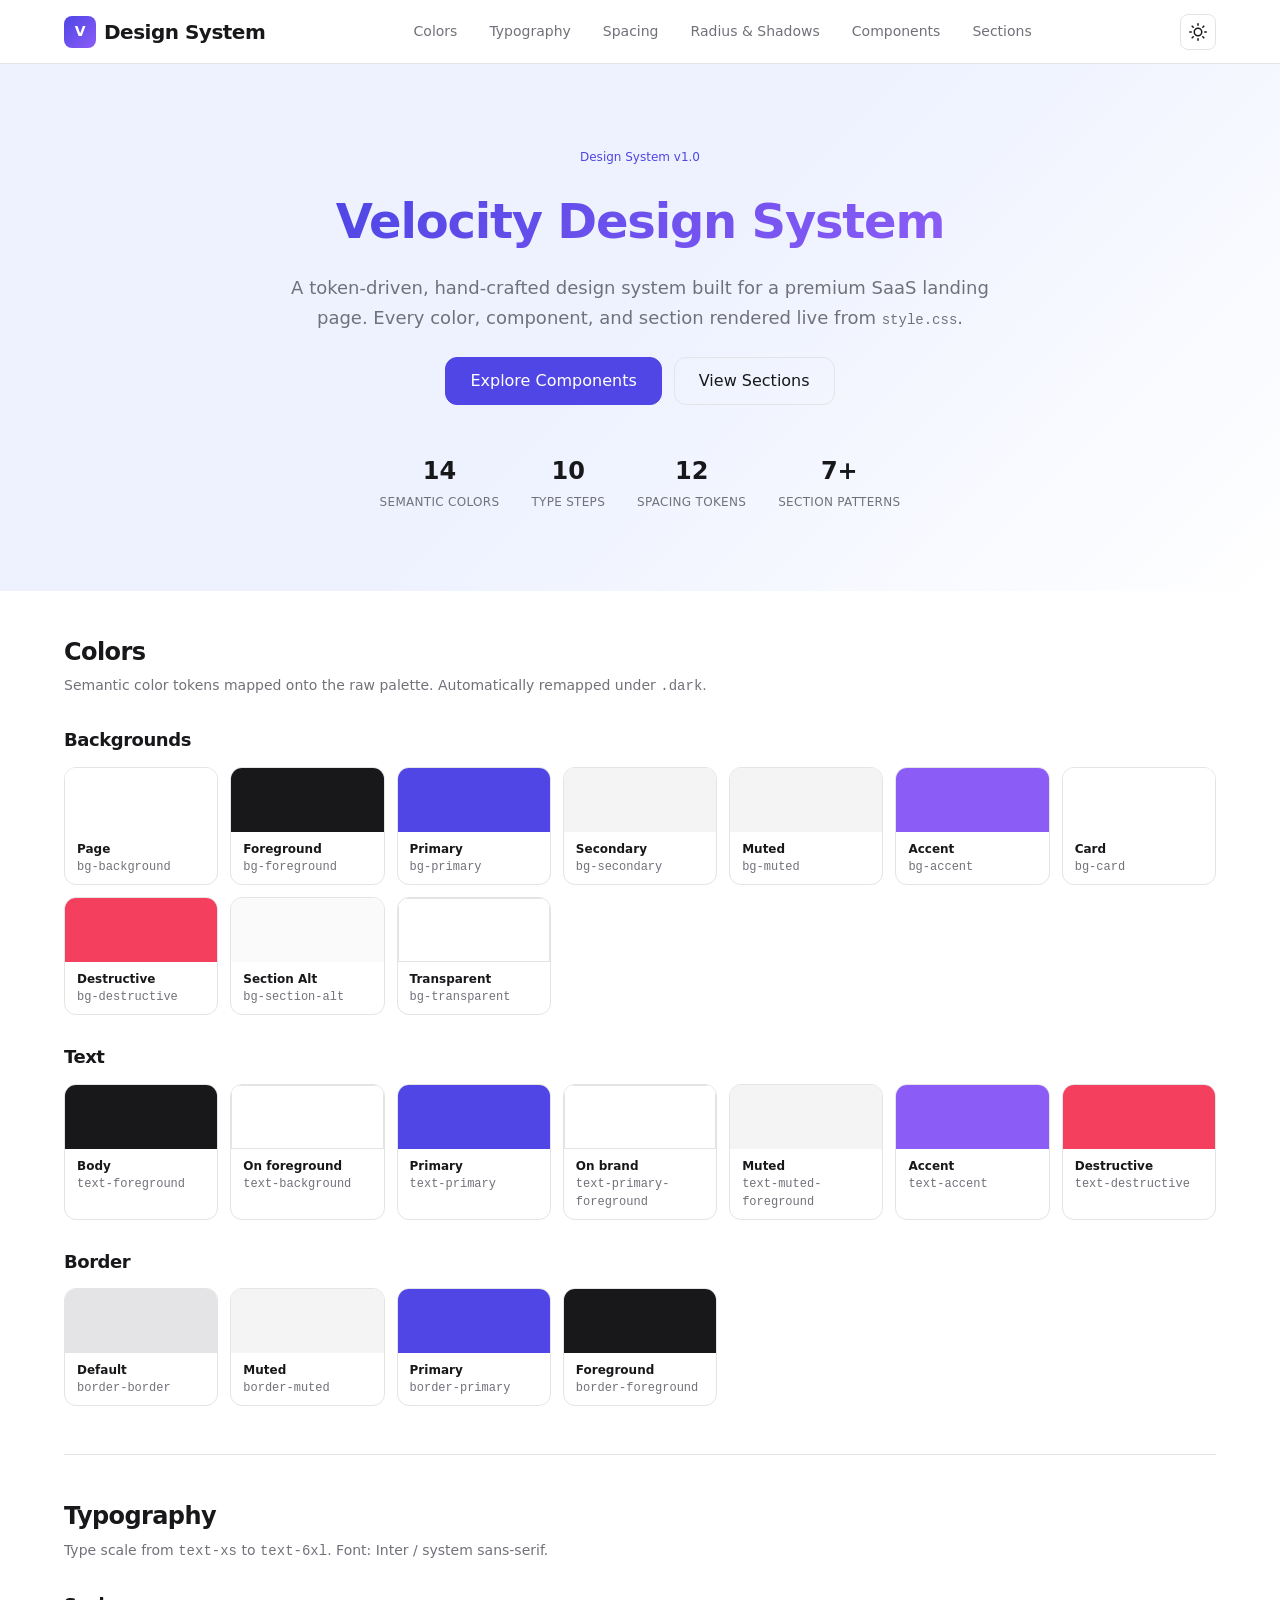
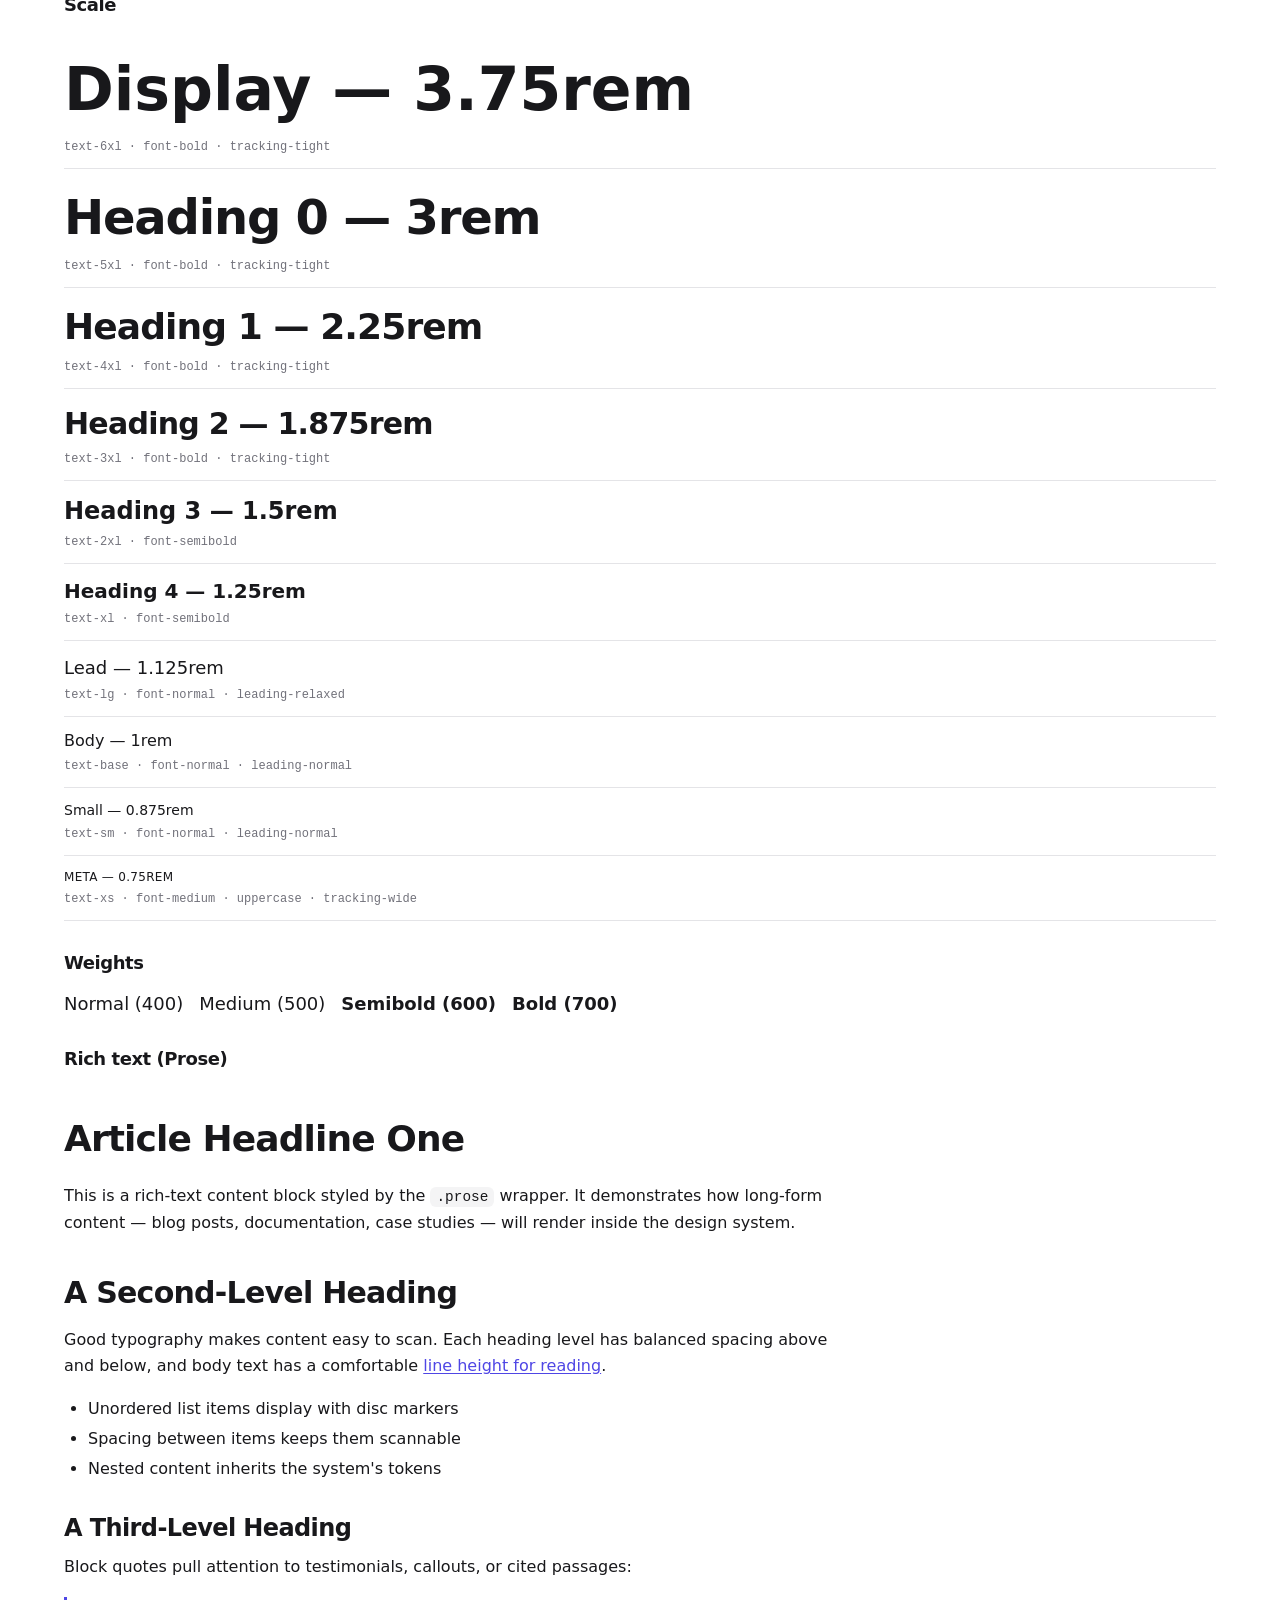
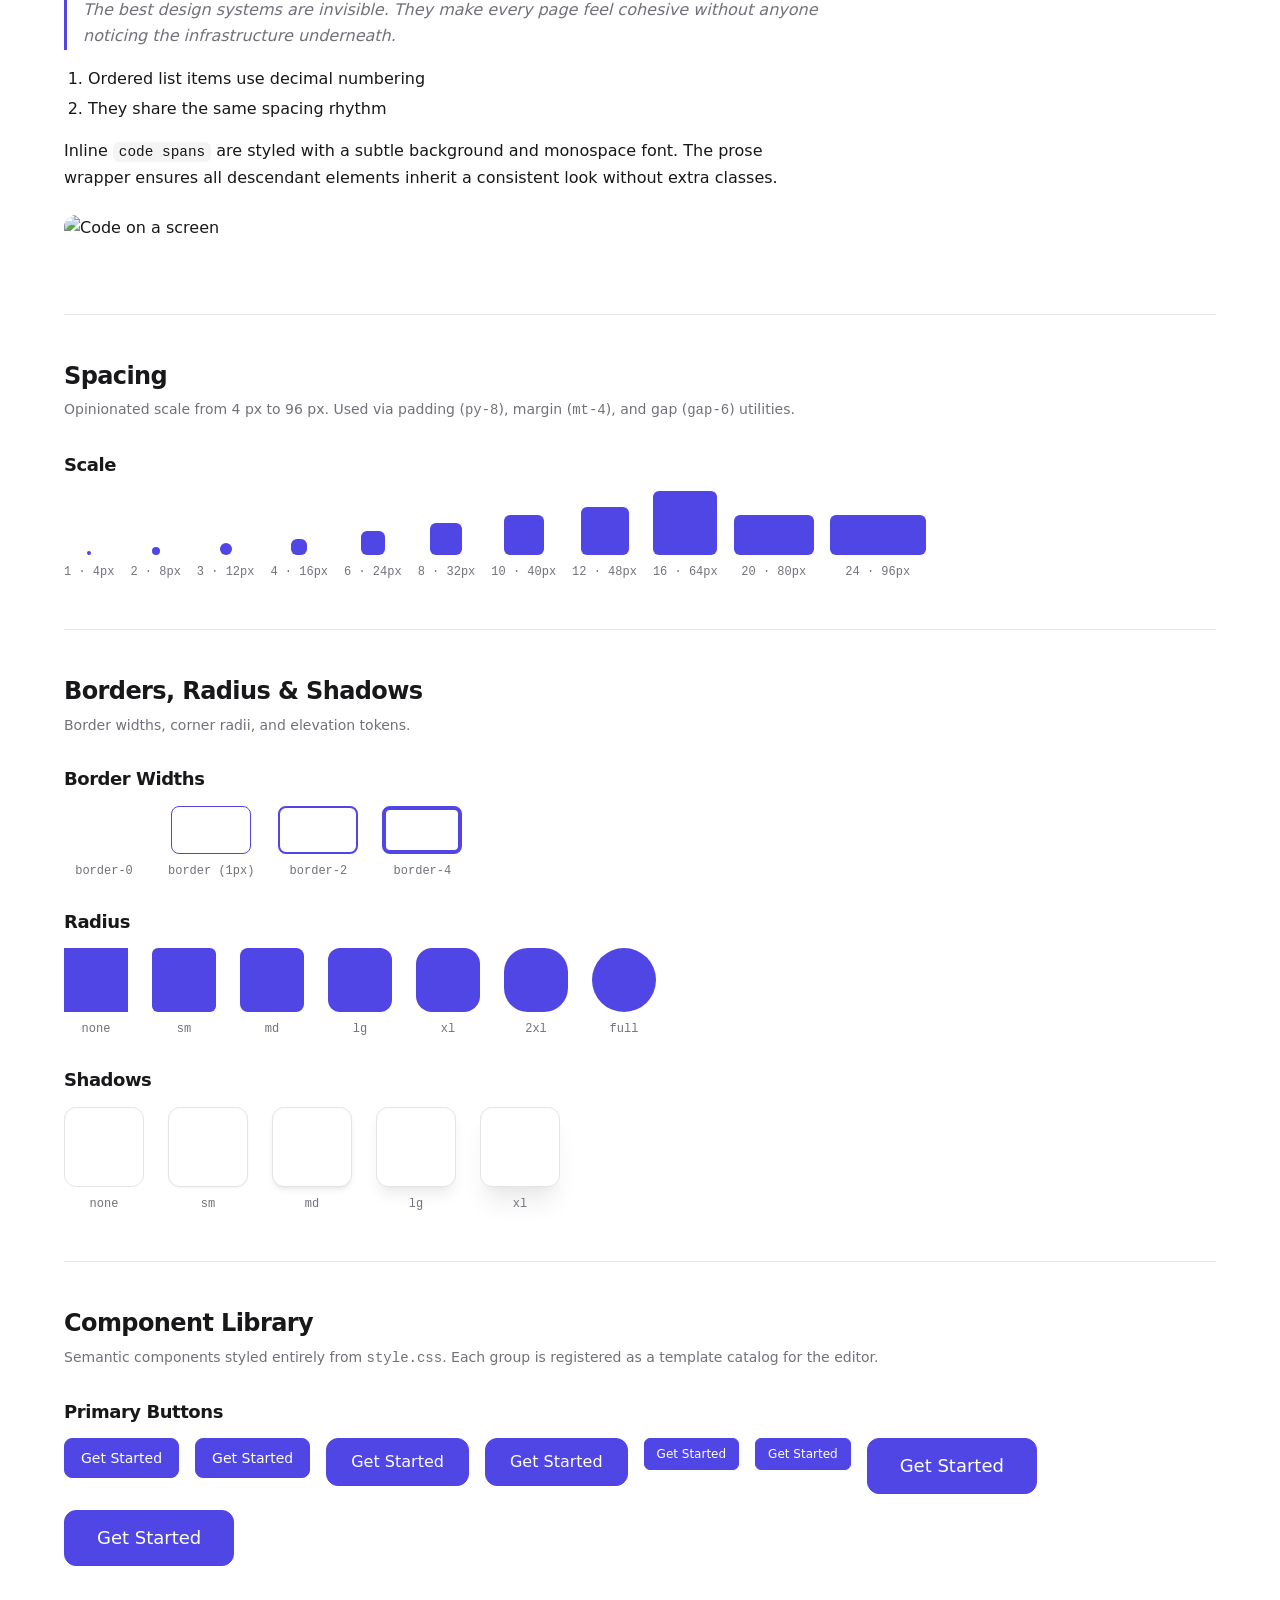
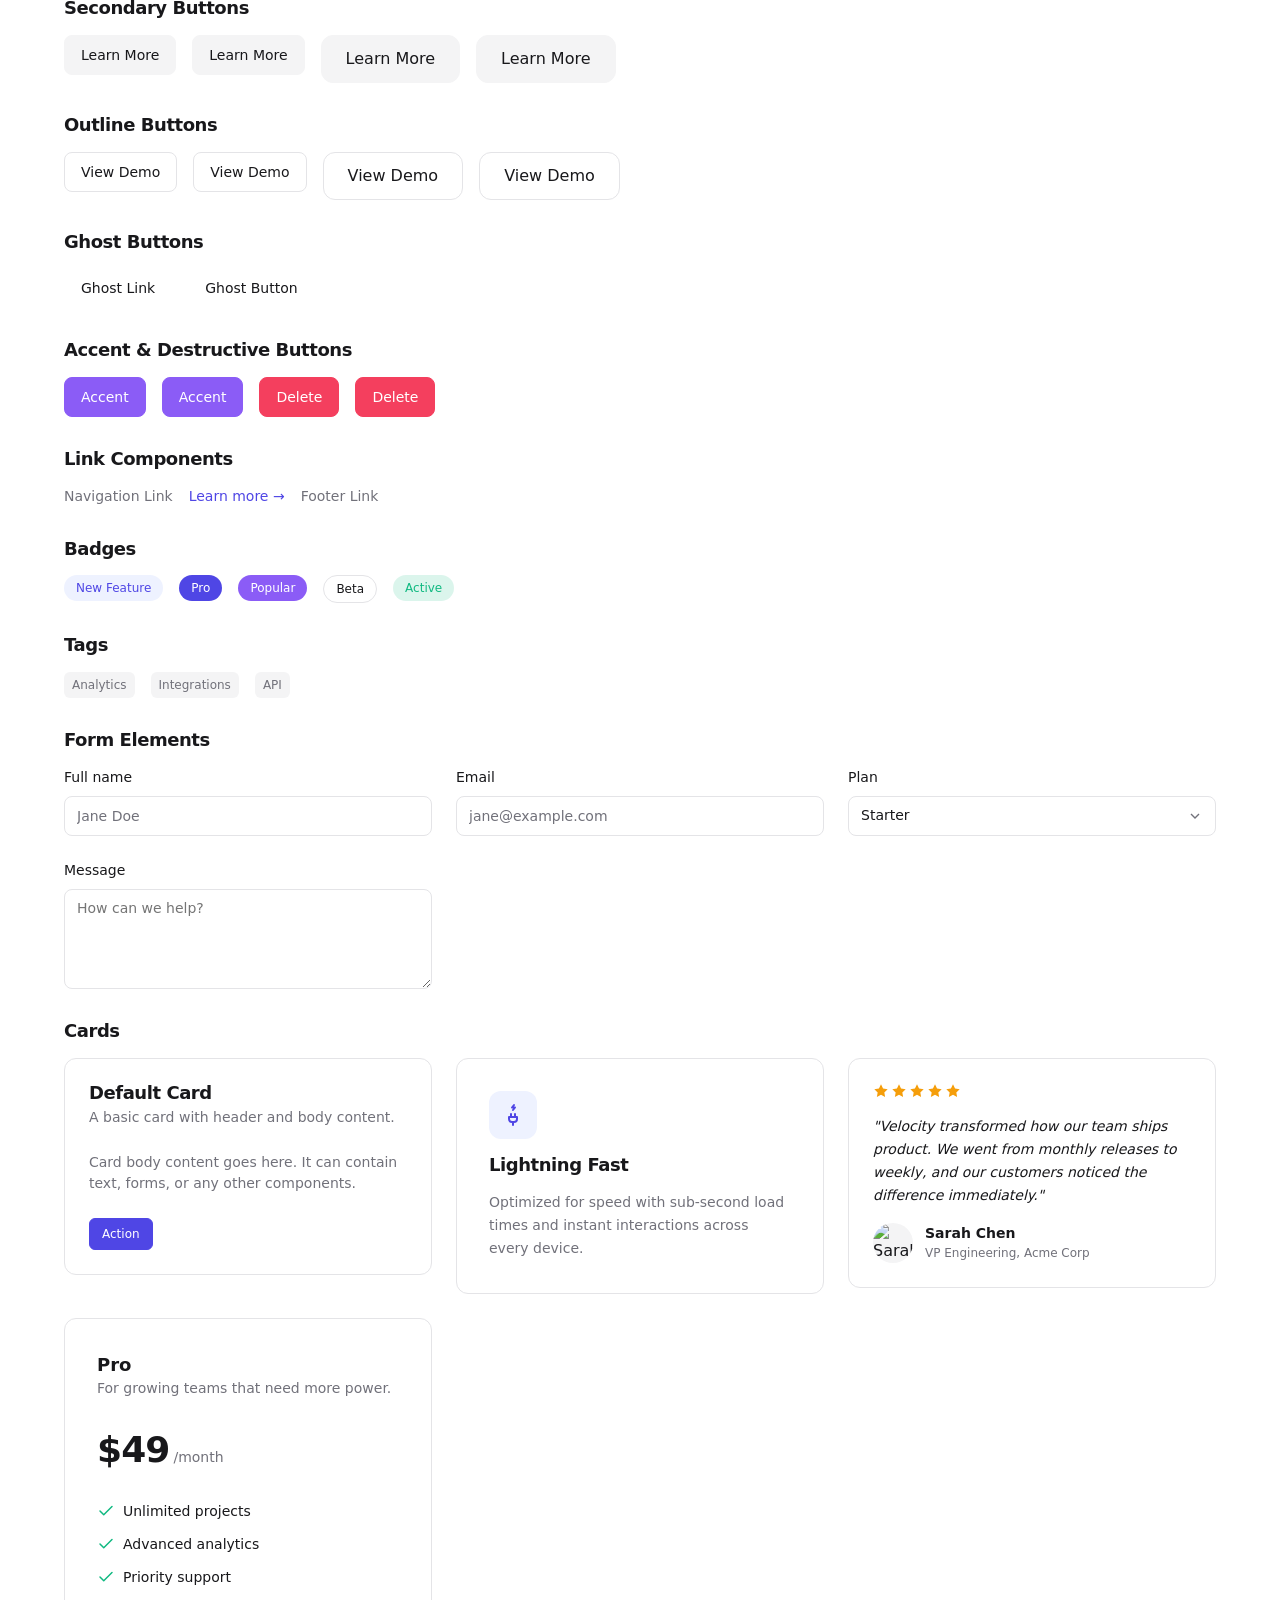
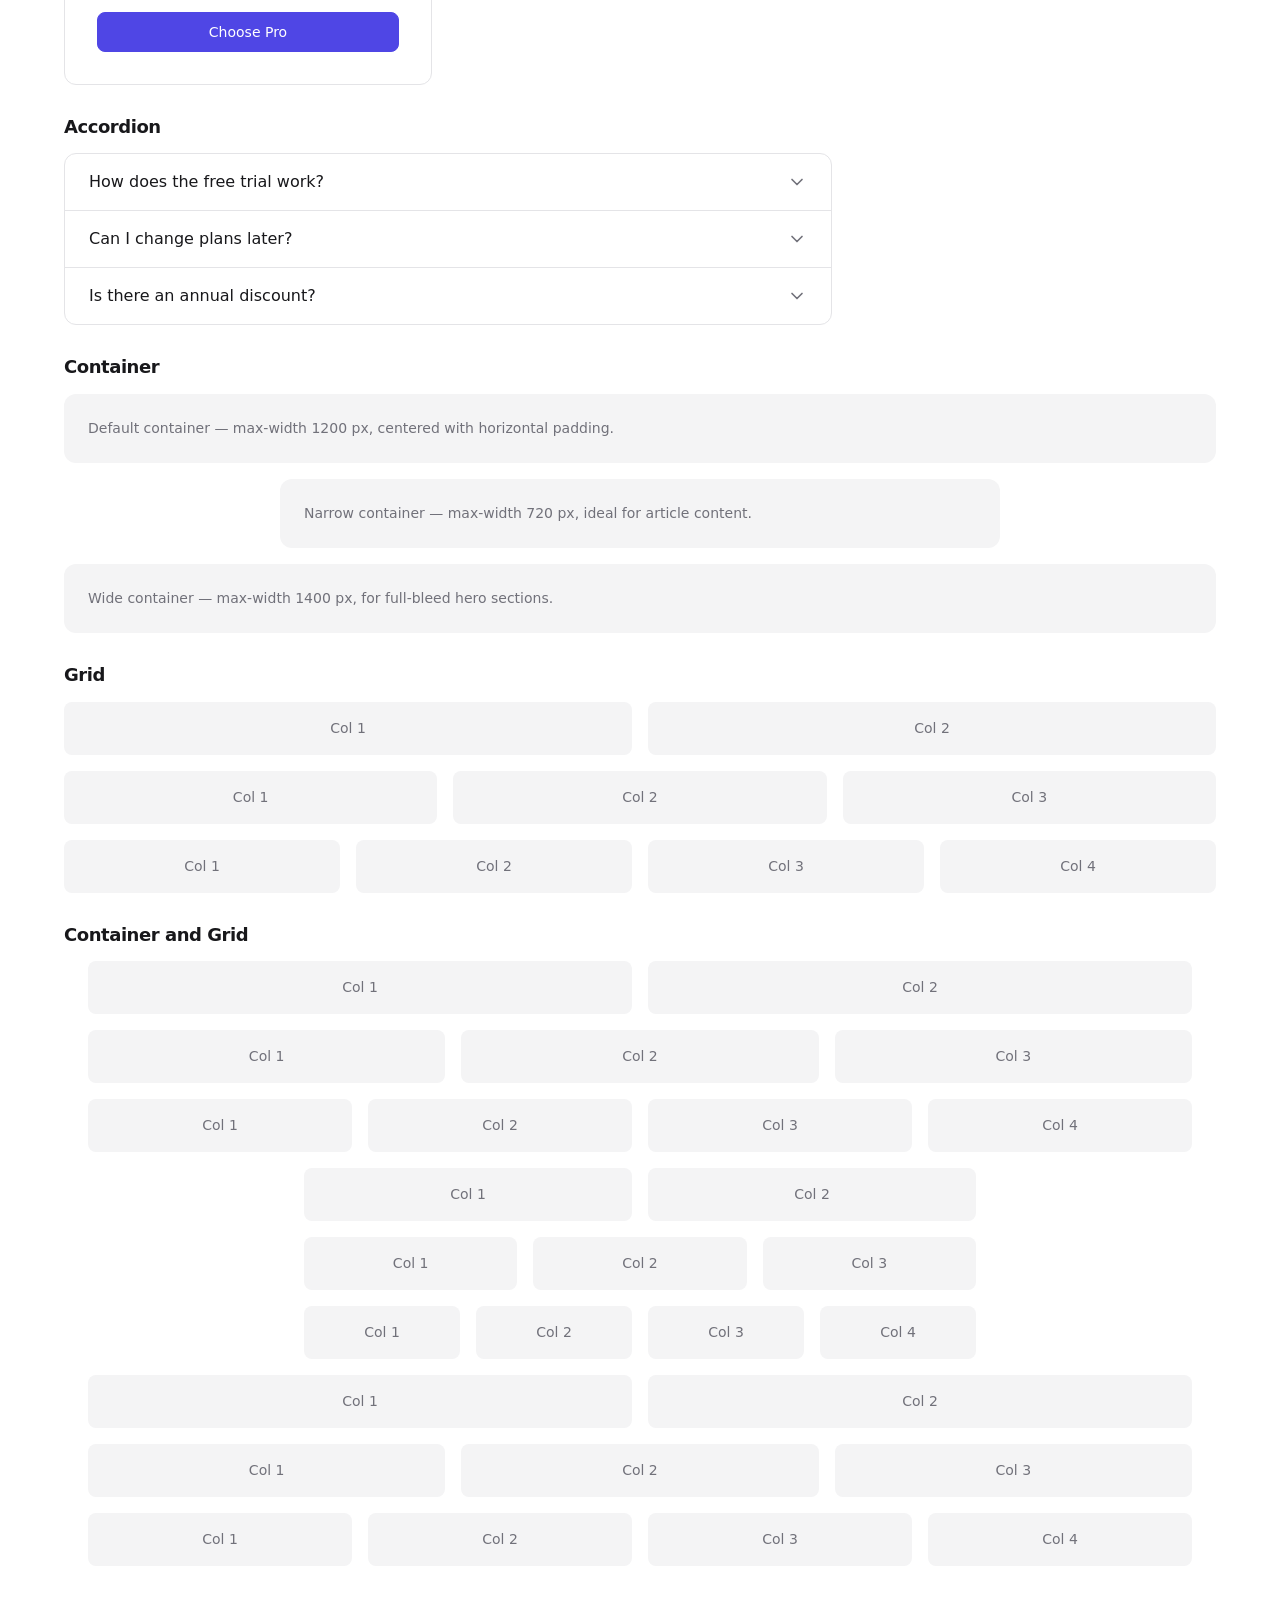
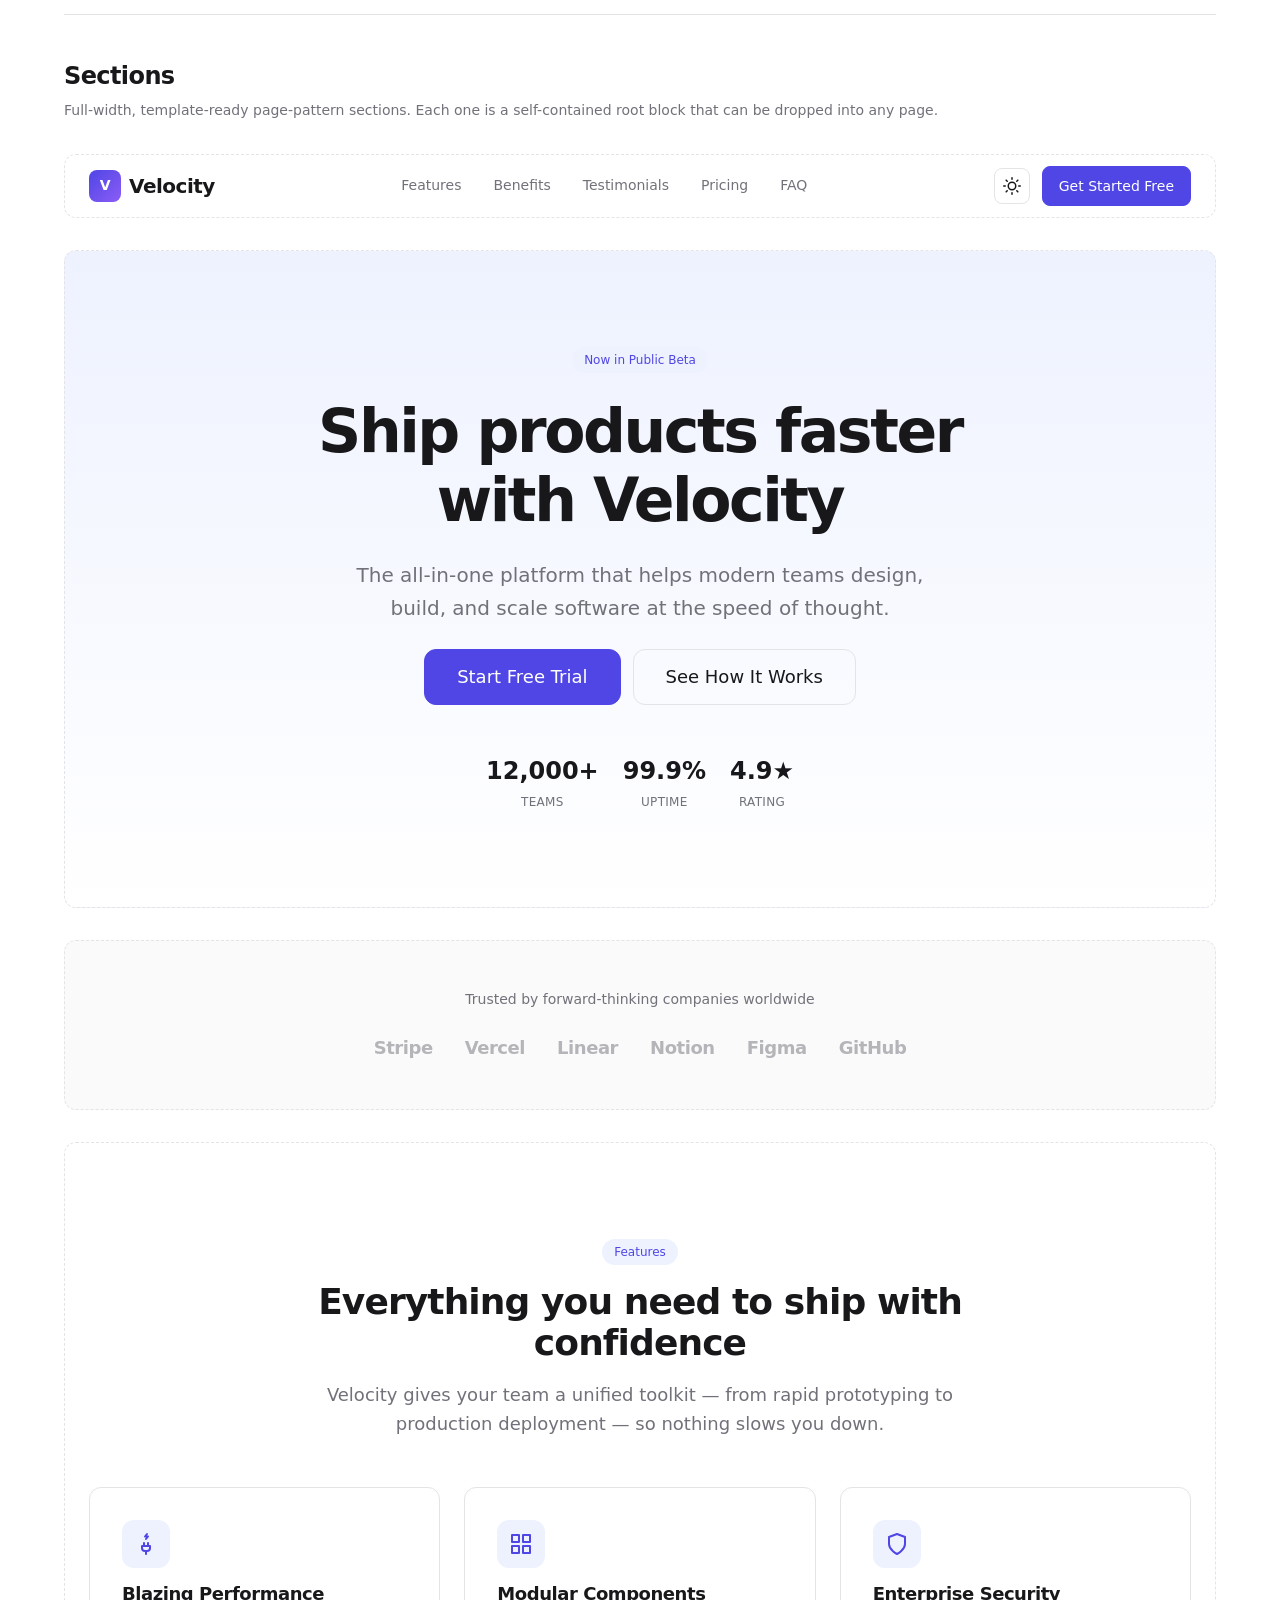
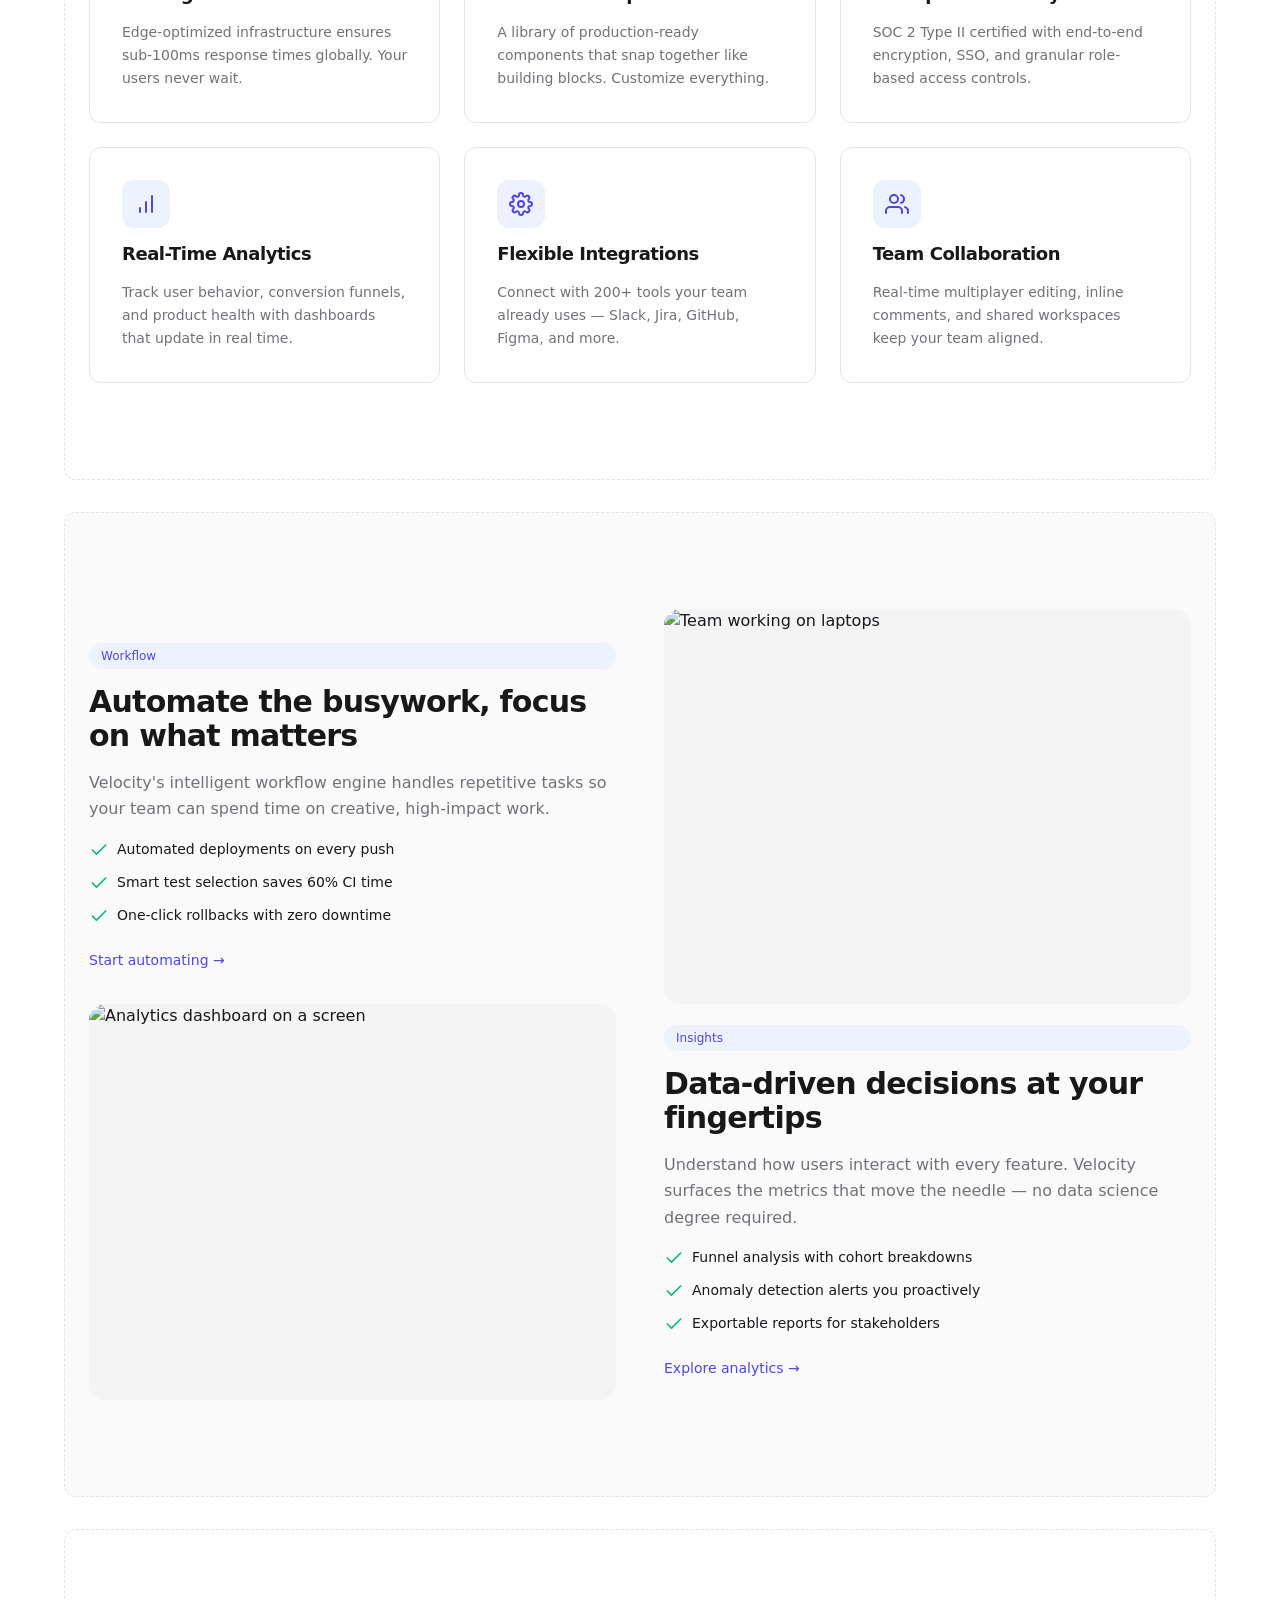
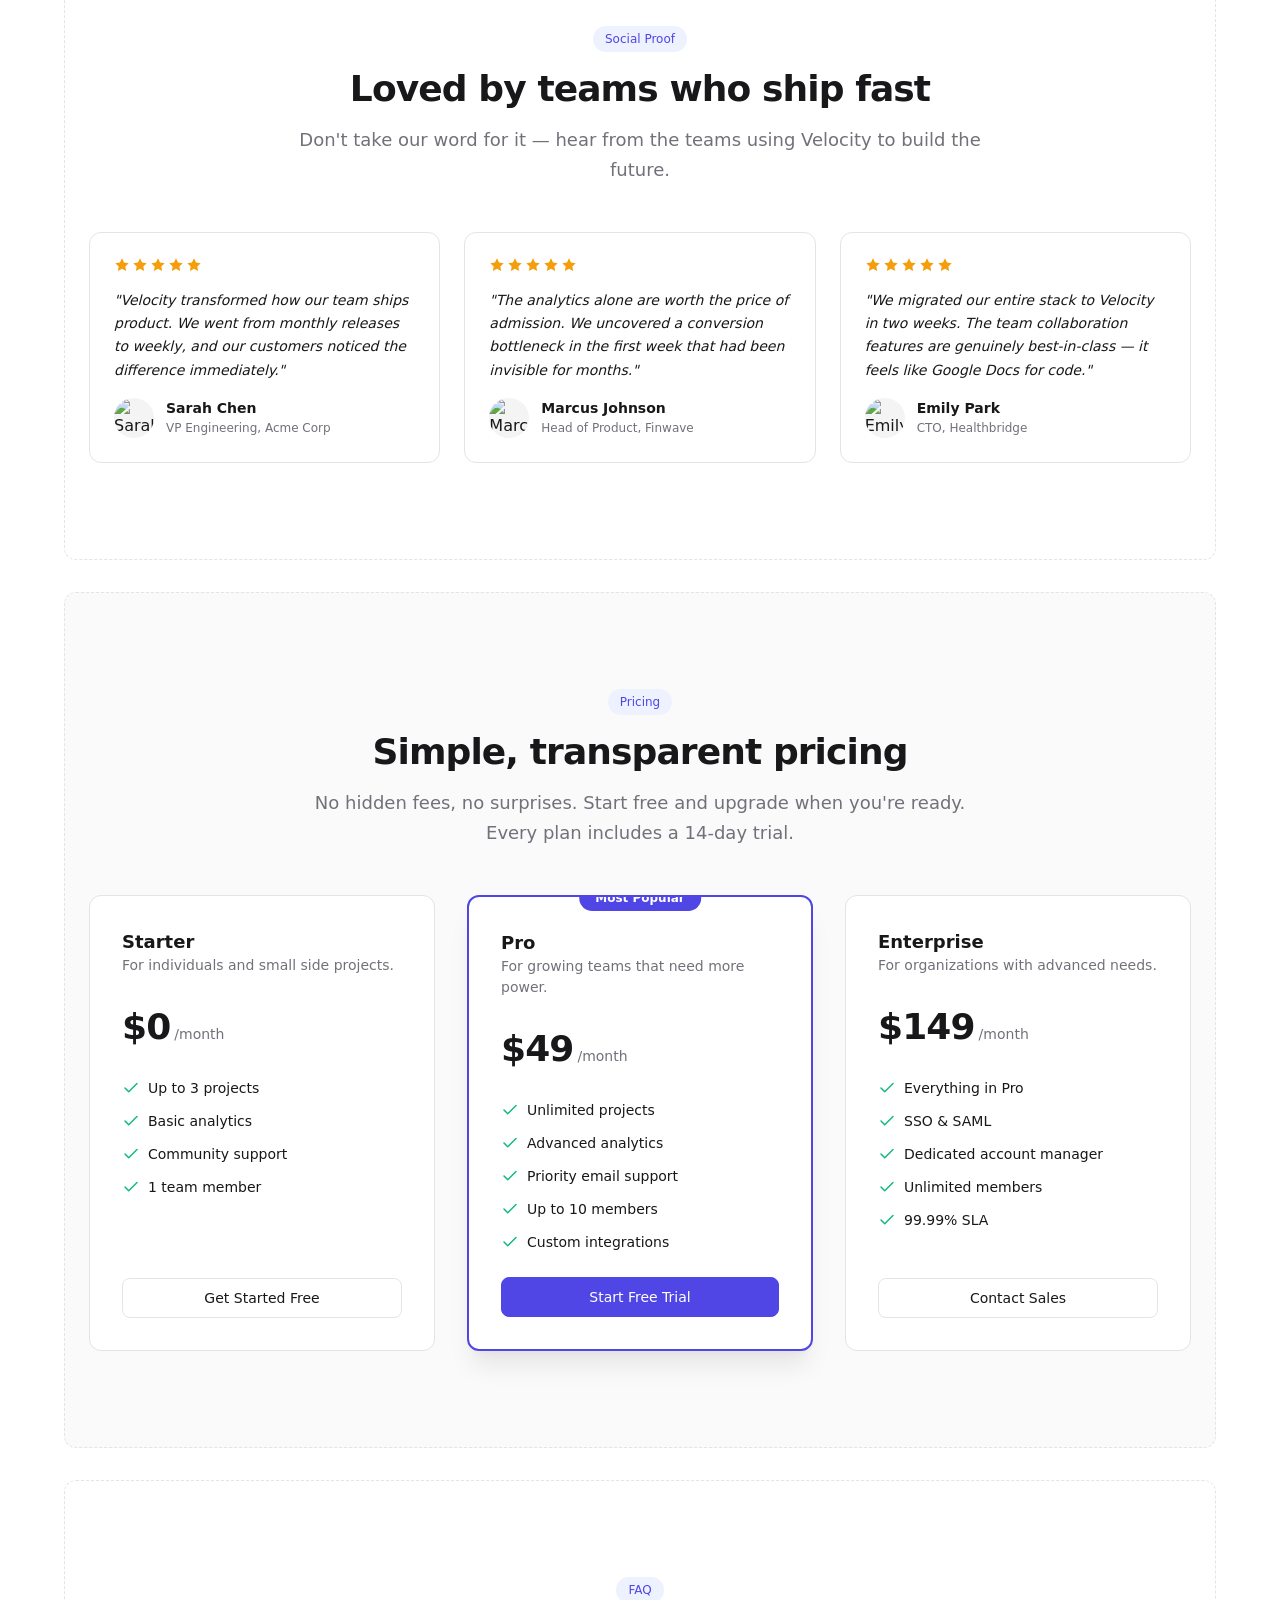
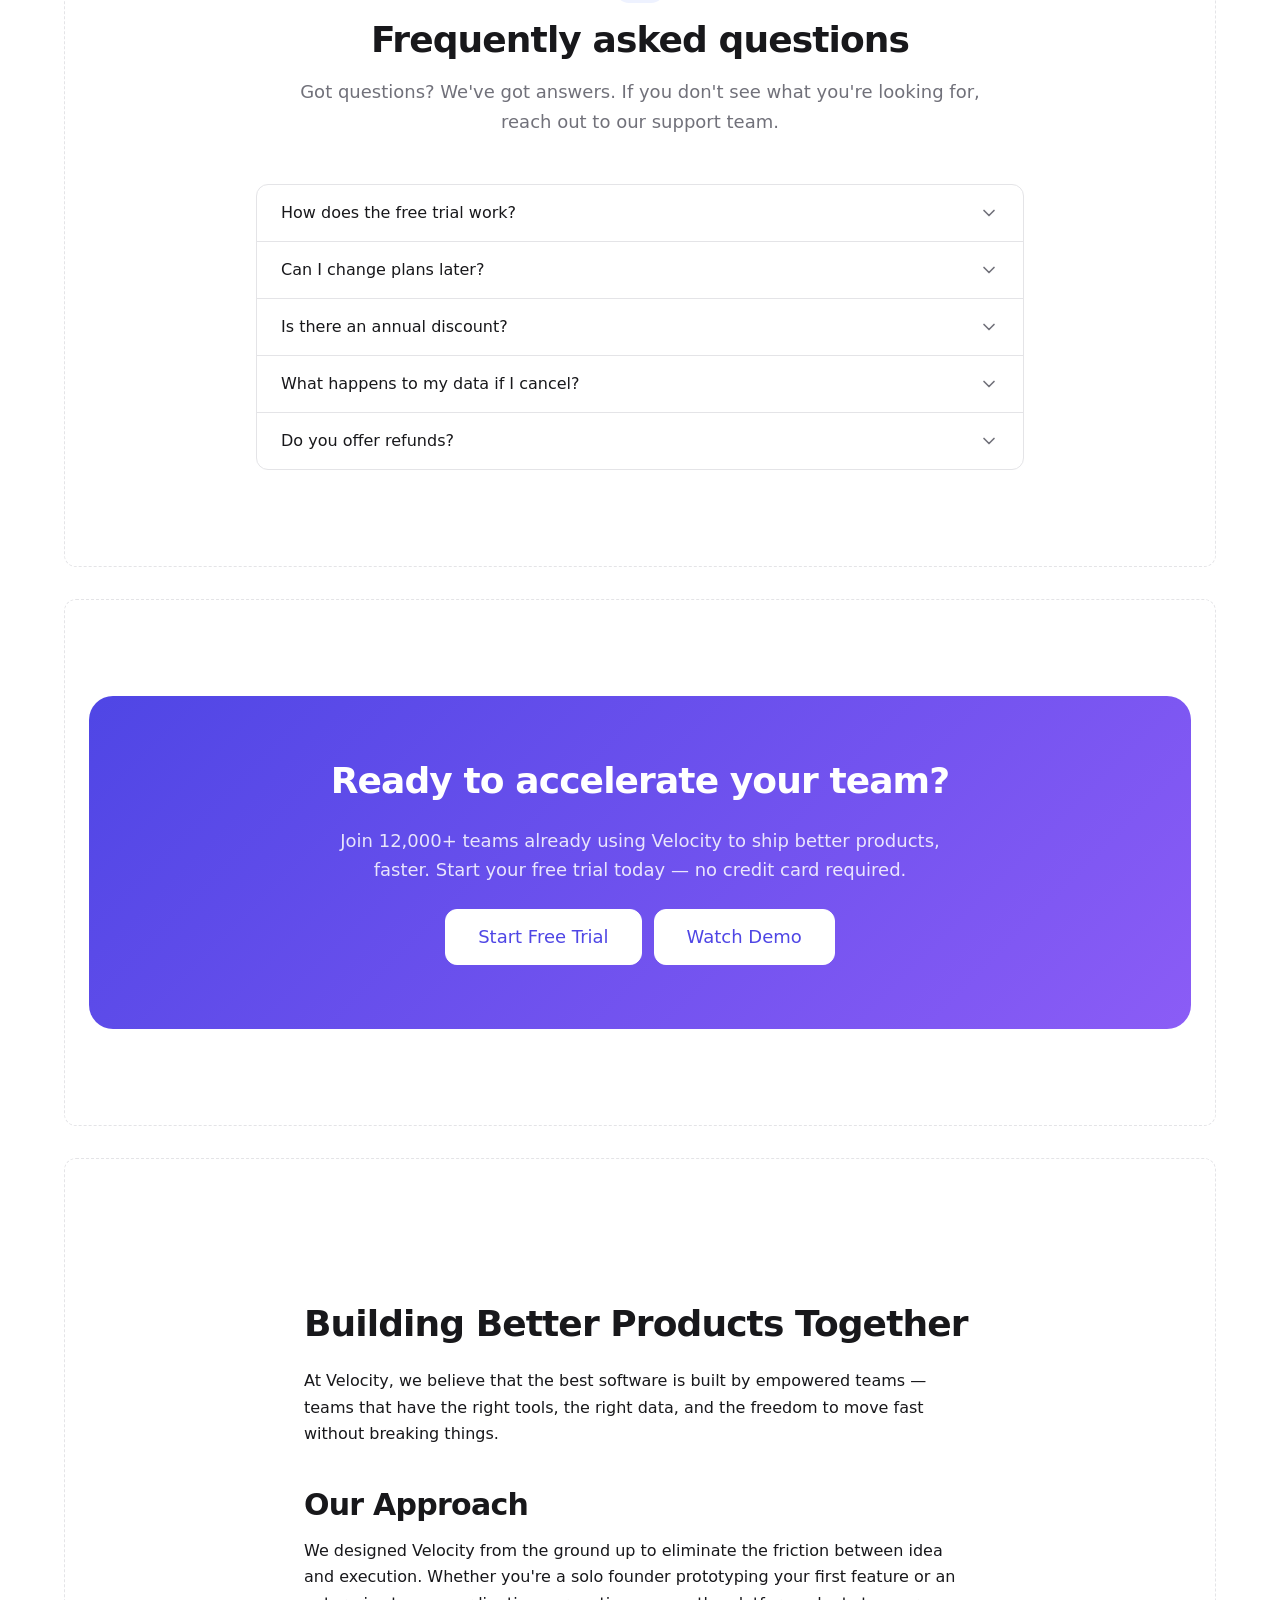
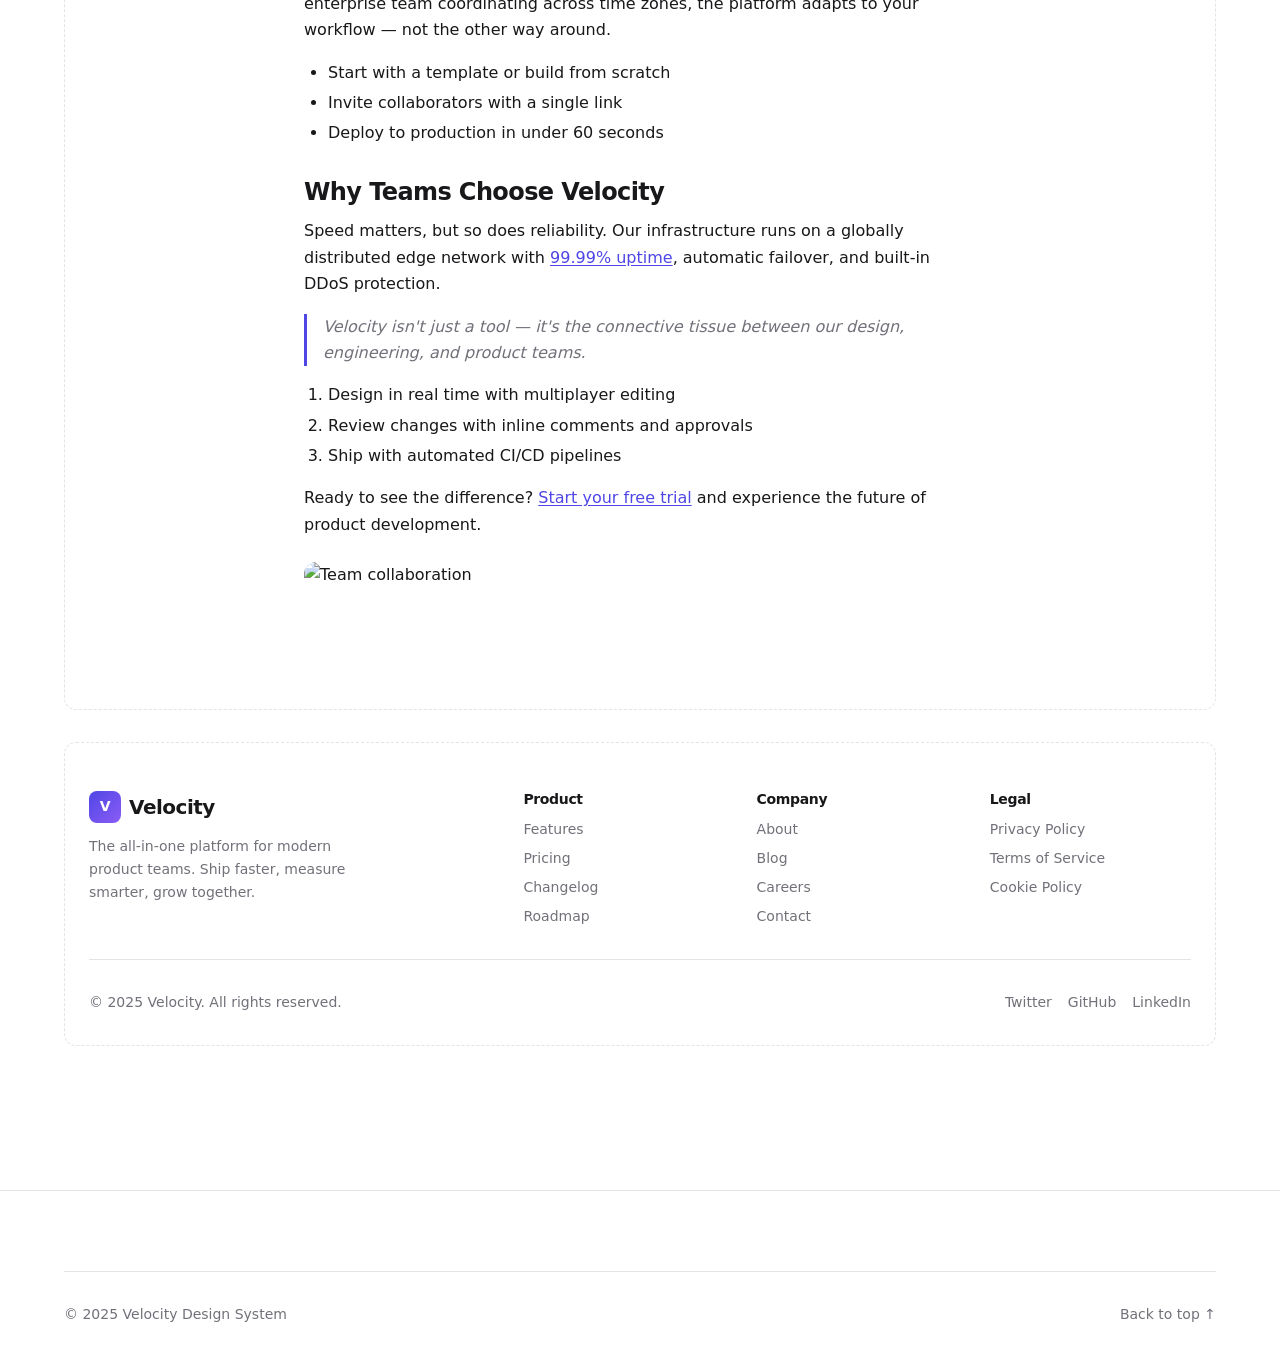
==== design-system/design-system.html @ 3d7f90dc "Generate site via Klar (3 files)" ====
<!DOCTYPE html>
<html lang="en">
<head>
  <meta charset="UTF-8" />
  <meta name="viewport" content="width=device-width, initial-scale=1.0" />
  <title>Design System — Velocity SaaS</title>
  <link rel="stylesheet" href="/style.css" />
  <style>
    /* =========================================================
       Documentation chrome ONLY — not part of the design system.
       Every rule is prefixed .ds-
       ========================================================= */
    .ds-page {
      padding-bottom: var(--space-24);
    }
    .ds-block {
      padding-top: var(--space-12);
      padding-bottom: var(--space-12);
      border-bottom: 1px solid var(--border);
    }
    .ds-block:last-child {
      border-bottom: none;
    }
    .ds-block > h2 {
      font-size: var(--text-2xl);
      margin-bottom: var(--space-2);
    }
    .ds-note {
      font-size: var(--text-sm);
      color: var(--muted-foreground);
      margin-bottom: var(--space-8);
      line-height: var(--leading-relaxed);
    }
    .ds-subhead {
      font-size: var(--text-lg);
      font-weight: var(--font-semibold);
      margin-top: var(--space-8);
      margin-bottom: var(--space-4);
      color: var(--foreground);
    }
    .ds-specimens {
      display: flex;
      flex-wrap: wrap;
      align-items: flex-start;
      gap: var(--space-4);
    }
    .ds-specimens--grid {
      display: grid;
      grid-template-columns: repeat(auto-fill, minmax(280px, 1fr));
      gap: var(--space-6);
    }
    .ds-specimens--stack {
      flex-direction: column;
      align-items: stretch;
    }
    .ds-sections {
      gap: var(--space-8);
    }
    .ds-sections > * {
      border: 1px dashed var(--border);
      border-radius: var(--radius-lg);
    }
    .ds-swatches {
      display: grid;
      grid-template-columns: repeat(auto-fill, minmax(140px, 1fr));
      gap: var(--space-3);
    }
    .ds-swatch {
      border-radius: var(--radius-lg);
      overflow: hidden;
      border: 1px solid var(--border);
    }
    .ds-swatch__color {
      height: 64px;
    }
    .ds-swatch__info {
      padding: var(--space-2) var(--space-3);
      font-size: var(--text-xs);
    }
    .ds-swatch__label {
      font-weight: var(--font-semibold);
      color: var(--foreground);
    }
    .ds-swatch__token {
      color: var(--muted-foreground);
      font-family: var(--font-mono);
    }
    .ds-type-row {
      display: flex;
      flex-direction: column;
      gap: var(--space-1);
      padding: var(--space-3) 0;
      border-bottom: 1px solid var(--border);
    }
    .ds-type-row:last-child {
      border-bottom: none;
    }
    .ds-type-meta {
      font-size: var(--text-xs);
      color: var(--muted-foreground);
      font-family: var(--font-mono);
    }
    .ds-scale {
      display: flex;
      flex-wrap: wrap;
      gap: var(--space-4);
      align-items: flex-end;
    }
    .ds-scale__item {
      display: flex;
      flex-direction: column;
      align-items: center;
      gap: var(--space-2);
    }
    .ds-scale__block {
      background-color: var(--primary);
      border-radius: var(--radius-sm);
    }
    .ds-scale__label {
      font-size: var(--text-xs);
      color: var(--muted-foreground);
      font-family: var(--font-mono);
    }
    .ds-radius-row,
    .ds-shadow-row {
      display: flex;
      flex-wrap: wrap;
      gap: var(--space-6);
    }
    .ds-radius-item,
    .ds-shadow-item {
      display: flex;
      flex-direction: column;
      align-items: center;
      gap: var(--space-2);
    }
    .ds-radius-item__box {
      width: 64px;
      height: 64px;
      background-color: var(--primary);
    }
    .ds-shadow-item__box {
      width: 80px;
      height: 80px;
      background-color: var(--card);
      border: 1px solid var(--border);
      border-radius: var(--radius-lg);
    }
    .ds-item-label {
      font-size: var(--text-xs);
      color: var(--muted-foreground);
      font-family: var(--font-mono);
    }
    .ds-showcase-hero {
      padding: var(--space-20) var(--space-4);
      text-align: center;
      background: linear-gradient(135deg, var(--hero-gradient-start), var(--badge-bg), var(--hero-gradient-end));
    }
    .ds-showcase-hero__inner {
      max-width: 720px;
      margin: 0 auto;
      display: flex;
      flex-direction: column;
      align-items: center;
      gap: var(--space-6);
    }
    .ds-showcase-hero__badge {
      /* uses .badge component */
    }
    .ds-showcase-hero__title {
      font-size: var(--text-4xl);
      font-weight: var(--font-bold);
      letter-spacing: var(--tracking-tight);
      line-height: var(--leading-tight);
      background: linear-gradient(135deg, var(--primary), var(--accent));
      -webkit-background-clip: text;
      -webkit-text-fill-color: transparent;
      background-clip: text;
    }
    @media (min-width: 768px) {
      .ds-showcase-hero__title {
        font-size: var(--text-5xl);
      }
    }
    .ds-showcase-hero__lead {
      font-size: var(--text-lg);
      color: var(--muted-foreground);
      line-height: var(--leading-relaxed);
    }
    .ds-showcase-hero__actions {
      display: flex;
      flex-wrap: wrap;
      gap: var(--space-3);
      justify-content: center;
    }
    .ds-showcase-hero__stats {
      display: flex;
      flex-wrap: wrap;
      gap: var(--space-8);
      justify-content: center;
      padding-top: var(--space-6);
    }
    .ds-stat {
      display: flex;
      flex-direction: column;
      align-items: center;
      gap: var(--space-1);
    }
    .ds-stat__value {
      font-size: var(--text-2xl);
      font-weight: var(--font-bold);
      color: var(--foreground);
    }
    .ds-stat__label {
      font-size: var(--text-xs);
      color: var(--muted-foreground);
      text-transform: uppercase;
      letter-spacing: var(--tracking-wide);
    }
    .ds-border-row {
      display: flex;
      flex-wrap: wrap;
      gap: var(--space-6);
    }
    .ds-border-item {
      display: flex;
      flex-direction: column;
      align-items: center;
      gap: var(--space-2);
    }
    .ds-border-item__box {
      width: 80px;
      height: 48px;
      border-color: var(--primary);
      border-radius: var(--radius-md);
      background-color: var(--card);
    }
  </style>
</head>
<body>

  <!-- ======== Sticky Nav ======== -->
  <header class="site-header">
    <div class="container site-header__inner">
      <a href="#top" class="brand">
        <span class="brand__icon">V</span>
        Design System
      </a>
      <nav class="nav">
        <a href="#colors" class="nav-link">Colors</a>
        <a href="#typography" class="nav-link">Typography</a>
        <a href="#spacing" class="nav-link">Spacing</a>
        <a href="#radius" class="nav-link">Radius &amp; Shadows</a>
        <a href="#components" class="nav-link">Components</a>
        <a href="#sections" class="nav-link">Sections</a>
      </nav>
      <div class="header-actions">
        <button class="theme-toggle" aria-label="Toggle theme">
          <svg class="icon-sun" xmlns="http://www.w3.org/2000/svg" width="18" height="18" viewBox="0 0 24 24" fill="none" stroke="currentColor" stroke-width="2" stroke-linecap="round" stroke-linejoin="round"><circle cx="12" cy="12" r="5"/><line x1="12" y1="1" x2="12" y2="3"/><line x1="12" y1="21" x2="12" y2="23"/><line x1="4.22" y1="4.22" x2="5.64" y2="5.64"/><line x1="18.36" y1="18.36" x2="19.78" y2="19.78"/><line x1="1" y1="12" x2="3" y2="12"/><line x1="21" y1="12" x2="23" y2="12"/><line x1="4.22" y1="19.78" x2="5.64" y2="18.36"/><line x1="18.36" y1="5.64" x2="19.78" y2="4.22"/></svg>
          <svg class="icon-moon" xmlns="http://www.w3.org/2000/svg" width="18" height="18" viewBox="0 0 24 24" fill="none" stroke="currentColor" stroke-width="2" stroke-linecap="round" stroke-linejoin="round"><path d="M21 12.79A9 9 0 1 1 11.21 3 7 7 0 0 0 21 12.79z"/></svg>
        </button>
      </div>
    </div>
  </header>

  <!-- ======== Showcase Hero ======== -->
  <section class="ds-showcase-hero" id="top">
    <div class="ds-showcase-hero__inner">
      <span class="badge ds-showcase-hero__badge">Design System v1.0</span>
      <h1 class="ds-showcase-hero__title">Velocity Design System</h1>
      <p class="ds-showcase-hero__lead">A token-driven, hand-crafted design system built for a premium SaaS landing page. Every color, component, and section rendered live from <code class="font-mono text-sm">style.css</code>.</p>
      <div class="ds-showcase-hero__actions">
        <a href="#components" class="btn btn-primary btn-lg">Explore Components</a>
        <a href="#sections" class="btn btn-outline btn-lg">View Sections</a>
      </div>
      <div class="ds-showcase-hero__stats">
        <div class="ds-stat">
          <span class="ds-stat__value">14</span>
          <span class="ds-stat__label">Semantic Colors</span>
        </div>
        <div class="ds-stat">
          <span class="ds-stat__value">10</span>
          <span class="ds-stat__label">Type Steps</span>
        </div>
        <div class="ds-stat">
          <span class="ds-stat__value">12</span>
          <span class="ds-stat__label">Spacing Tokens</span>
        </div>
        <div class="ds-stat">
          <span class="ds-stat__value">7+</span>
          <span class="ds-stat__label">Section Patterns</span>
        </div>
      </div>
    </div>
  </section>

  <!-- ======== Main Content ======== -->
  <main class="container ds-page">

    <!-- ============================================
         FOUNDATIONS — Colors
         ============================================ -->
    <section class="ds-block" id="colors">
      <h2>Colors</h2>
      <p class="ds-note">Semantic color tokens mapped onto the raw palette. Automatically remapped under <code class="font-mono">.dark</code>.</p>

      <h3 class="ds-subhead">Backgrounds</h3>
      <div class="ds-swatches">
        <div class="ds-swatch"><div class="ds-swatch__color bg-background"></div><div class="ds-swatch__info"><div class="ds-swatch__label">Page</div><div class="ds-swatch__token">bg-background</div></div></div>
        <div class="ds-swatch"><div class="ds-swatch__color bg-foreground"></div><div class="ds-swatch__info"><div class="ds-swatch__label">Foreground</div><div class="ds-swatch__token">bg-foreground</div></div></div>
        <div class="ds-swatch"><div class="ds-swatch__color bg-primary"></div><div class="ds-swatch__info"><div class="ds-swatch__label">Primary</div><div class="ds-swatch__token">bg-primary</div></div></div>
        <div class="ds-swatch"><div class="ds-swatch__color bg-secondary"></div><div class="ds-swatch__info"><div class="ds-swatch__label">Secondary</div><div class="ds-swatch__token">bg-secondary</div></div></div>
        <div class="ds-swatch"><div class="ds-swatch__color bg-muted"></div><div class="ds-swatch__info"><div class="ds-swatch__label">Muted</div><div class="ds-swatch__token">bg-muted</div></div></div>
        <div class="ds-swatch"><div class="ds-swatch__color bg-accent"></div><div class="ds-swatch__info"><div class="ds-swatch__label">Accent</div><div class="ds-swatch__token">bg-accent</div></div></div>
        <div class="ds-swatch"><div class="ds-swatch__color bg-card"></div><div class="ds-swatch__info"><div class="ds-swatch__label">Card</div><div class="ds-swatch__token">bg-card</div></div></div>
        <div class="ds-swatch"><div class="ds-swatch__color bg-destructive"></div><div class="ds-swatch__info"><div class="ds-swatch__label">Destructive</div><div class="ds-swatch__token">bg-destructive</div></div></div>
        <div class="ds-swatch"><div class="ds-swatch__color bg-section-alt"></div><div class="ds-swatch__info"><div class="ds-swatch__label">Section Alt</div><div class="ds-swatch__token">bg-section-alt</div></div></div>
        <div class="ds-swatch"><div class="ds-swatch__color bg-transparent border border-border"></div><div class="ds-swatch__info"><div class="ds-swatch__label">Transparent</div><div class="ds-swatch__token">bg-transparent</div></div></div>
      </div>

      <h3 class="ds-subhead">Text</h3>
      <div class="ds-swatches">
        <div class="ds-swatch"><div class="ds-swatch__color bg-foreground"></div><div class="ds-swatch__info"><div class="ds-swatch__label">Body</div><div class="ds-swatch__token">text-foreground</div></div></div>
        <div class="ds-swatch"><div class="ds-swatch__color bg-background border border-border"></div><div class="ds-swatch__info"><div class="ds-swatch__label">On foreground</div><div class="ds-swatch__token">text-background</div></div></div>
        <div class="ds-swatch"><div class="ds-swatch__color bg-primary"></div><div class="ds-swatch__info"><div class="ds-swatch__label">Primary</div><div class="ds-swatch__token">text-primary</div></div></div>
        <div class="ds-swatch"><div class="ds-swatch__color bg-white border border-border"></div><div class="ds-swatch__info"><div class="ds-swatch__label">On brand</div><div class="ds-swatch__token">text-primary-foreground</div></div></div>
        <div class="ds-swatch"><div class="ds-swatch__color bg-muted"></div><div class="ds-swatch__info"><div class="ds-swatch__label">Muted</div><div class="ds-swatch__token">text-muted-foreground</div></div></div>
        <div class="ds-swatch"><div class="ds-swatch__color bg-accent"></div><div class="ds-swatch__info"><div class="ds-swatch__label">Accent</div><div class="ds-swatch__token">text-accent</div></div></div>
        <div class="ds-swatch"><div class="ds-swatch__color bg-destructive"></div><div class="ds-swatch__info"><div class="ds-swatch__label">Destructive</div><div class="ds-swatch__token">text-destructive</div></div></div>
      </div>

      <h3 class="ds-subhead">Border</h3>
      <div class="ds-swatches">
        <div class="ds-swatch"><div class="ds-swatch__color" style="background:var(--border)"></div><div class="ds-swatch__info"><div class="ds-swatch__label">Default</div><div class="ds-swatch__token">border-border</div></div></div>
        <div class="ds-swatch"><div class="ds-swatch__color bg-muted"></div><div class="ds-swatch__info"><div class="ds-swatch__label">Muted</div><div class="ds-swatch__token">border-muted</div></div></div>
        <div class="ds-swatch"><div class="ds-swatch__color bg-primary"></div><div class="ds-swatch__info"><div class="ds-swatch__label">Primary</div><div class="ds-swatch__token">border-primary</div></div></div>
        <div class="ds-swatch"><div class="ds-swatch__color bg-foreground"></div><div class="ds-swatch__info"><div class="ds-swatch__label">Foreground</div><div class="ds-swatch__token">border-foreground</div></div></div>
      </div>
    </section>

    <!-- ============================================
         FOUNDATIONS — Typography
         ============================================ -->
    <section class="ds-block" id="typography">
      <h2>Typography</h2>
      <p class="ds-note">Type scale from <code class="font-mono">text-xs</code> to <code class="font-mono">text-6xl</code>. Font: Inter / system sans-serif.</p>

      <h3 class="ds-subhead">Scale</h3>
      <div class="ds-type-row"><span class="text-6xl font-bold">Display — 3.75rem</span><span class="ds-type-meta">text-6xl · font-bold · tracking-tight</span></div>
      <div class="ds-type-row"><span class="text-5xl font-bold tracking-tight">Heading 0 — 3rem</span><span class="ds-type-meta">text-5xl · font-bold · tracking-tight</span></div>
      <div class="ds-type-row"><span class="text-4xl font-bold tracking-tight">Heading 1 — 2.25rem</span><span class="ds-type-meta">text-4xl · font-bold · tracking-tight</span></div>
      <div class="ds-type-row"><span class="text-3xl font-bold tracking-tight">Heading 2 — 1.875rem</span><span class="ds-type-meta">text-3xl · font-bold · tracking-tight</span></div>
      <div class="ds-type-row"><span class="text-2xl font-semibold">Heading 3 — 1.5rem</span><span class="ds-type-meta">text-2xl · font-semibold</span></div>
      <div class="ds-type-row"><span class="text-xl font-semibold">Heading 4 — 1.25rem</span><span class="ds-type-meta">text-xl · font-semibold</span></div>
      <div class="ds-type-row"><span class="text-lg leading-relaxed">Lead — 1.125rem</span><span class="ds-type-meta">text-lg · font-normal · leading-relaxed</span></div>
      <div class="ds-type-row"><span class="text-base leading-normal">Body — 1rem</span><span class="ds-type-meta">text-base · font-normal · leading-normal</span></div>
      <div class="ds-type-row"><span class="text-sm leading-normal">Small — 0.875rem</span><span class="ds-type-meta">text-sm · font-normal · leading-normal</span></div>
      <div class="ds-type-row"><span class="text-xs font-medium uppercase tracking-wide">Meta — 0.75rem</span><span class="ds-type-meta">text-xs · font-medium · uppercase · tracking-wide</span></div>

      <h3 class="ds-subhead">Weights</h3>
      <div class="ds-specimens">
        <span class="text-lg font-normal">Normal (400)</span>
        <span class="text-lg font-medium">Medium (500)</span>
        <span class="text-lg font-semibold">Semibold (600)</span>
        <span class="text-lg font-bold">Bold (700)</span>
      </div>

      <h3 class="ds-subhead">Rich text (Prose)</h3>
      <div class="prose max-w-3xl">
        <h1>Article Headline One</h1>
        <p>This is a rich-text content block styled by the <code>.prose</code> wrapper. It demonstrates how long-form content — blog posts, documentation, case studies — will render inside the design system.</p>
        <h2>A Second-Level Heading</h2>
        <p>Good typography makes content easy to scan. Each heading level has balanced spacing above and below, and body text has a comfortable <a href="#">line height for reading</a>.</p>
        <ul>
          <li>Unordered list items display with disc markers</li>
          <li>Spacing between items keeps them scannable</li>
          <li>Nested content inherits the system's tokens</li>
        </ul>
        <h3>A Third-Level Heading</h3>
        <p>Block quotes pull attention to testimonials, callouts, or cited passages:</p>
        <blockquote>The best design systems are invisible. They make every page feel cohesive without anyone noticing the infrastructure underneath.</blockquote>
        <ol>
          <li>Ordered list items use decimal numbering</li>
          <li>They share the same spacing rhythm</li>
        </ol>
        <p>Inline <code>code spans</code> are styled with a subtle background and monospace font. The prose wrapper ensures all descendant elements inherit a consistent look without extra classes.</p>
        <img src="https://images.unsplash.com/photo-1555066931-4365d14bab8c?w=800&h=400&fit=crop" alt="Code on a screen" />
      </div>
    </section>

    <!-- ============================================
         FOUNDATIONS — Spacing
         ============================================ -->
    <section class="ds-block" id="spacing">
      <h2>Spacing</h2>
      <p class="ds-note">Opinionated scale from 4 px to 96 px. Used via padding (<code class="font-mono">py-8</code>), margin (<code class="font-mono">mt-4</code>), and gap (<code class="font-mono">gap-6</code>) utilities.</p>

      <h3 class="ds-subhead">Scale</h3>
      <div class="ds-scale">
        <div class="ds-scale__item"><div class="ds-scale__block" style="width:4px;height:4px;"></div><span class="ds-scale__label">1 · 4px</span></div>
        <div class="ds-scale__item"><div class="ds-scale__block" style="width:8px;height:8px;"></div><span class="ds-scale__label">2 · 8px</span></div>
        <div class="ds-scale__item"><div class="ds-scale__block" style="width:12px;height:12px;"></div><span class="ds-scale__label">3 · 12px</span></div>
        <div class="ds-scale__item"><div class="ds-scale__block" style="width:16px;height:16px;"></div><span class="ds-scale__label">4 · 16px</span></div>
        <div class="ds-scale__item"><div class="ds-scale__block" style="width:24px;height:24px;"></div><span class="ds-scale__label">6 · 24px</span></div>
        <div class="ds-scale__item"><div class="ds-scale__block" style="width:32px;height:32px;"></div><span class="ds-scale__label">8 · 32px</span></div>
        <div class="ds-scale__item"><div class="ds-scale__block" style="width:40px;height:40px;"></div><span class="ds-scale__label">10 · 40px</span></div>
        <div class="ds-scale__item"><div class="ds-scale__block" style="width:48px;height:48px;"></div><span class="ds-scale__label">12 · 48px</span></div>
        <div class="ds-scale__item"><div class="ds-scale__block" style="width:64px;height:64px;"></div><span class="ds-scale__label">16 · 64px</span></div>
        <div class="ds-scale__item"><div class="ds-scale__block" style="width:80px;height:40px;"></div><span class="ds-scale__label">20 · 80px</span></div>
        <div class="ds-scale__item"><div class="ds-scale__block" style="width:96px;height:40px;"></div><span class="ds-scale__label">24 · 96px</span></div>
      </div>
    </section>

    <!-- ============================================
         FOUNDATIONS — Borders, Radius & Shadows
         ============================================ -->
    <section class="ds-block" id="radius">
      <h2>Borders, Radius &amp; Shadows</h2>
      <p class="ds-note">Border widths, corner radii, and elevation tokens.</p>

      <h3 class="ds-subhead">Border Widths</h3>
      <div class="ds-border-row">
        <div class="ds-border-item"><div class="ds-border-item__box border-0"></div><span class="ds-item-label">border-0</span></div>
        <div class="ds-border-item"><div class="ds-border-item__box border border-primary"></div><span class="ds-item-label">border (1px)</span></div>
        <div class="ds-border-item"><div class="ds-border-item__box border-2 border-primary"></div><span class="ds-item-label">border-2</span></div>
        <div class="ds-border-item"><div class="ds-border-item__box border-4 border-primary"></div><span class="ds-item-label">border-4</span></div>
      </div>

      <h3 class="ds-subhead">Radius</h3>
      <div class="ds-radius-row">
        <div class="ds-radius-item"><div class="ds-radius-item__box rounded-none"></div><span class="ds-item-label">none</span></div>
        <div class="ds-radius-item"><div class="ds-radius-item__box rounded-sm"></div><span class="ds-item-label">sm</span></div>
        <div class="ds-radius-item"><div class="ds-radius-item__box rounded-md"></div><span class="ds-item-label">md</span></div>
        <div class="ds-radius-item"><div class="ds-radius-item__box rounded-lg"></div><span class="ds-item-label">lg</span></div>
        <div class="ds-radius-item"><div class="ds-radius-item__box rounded-xl"></div><span class="ds-item-label">xl</span></div>
        <div class="ds-radius-item"><div class="ds-radius-item__box rounded-2xl"></div><span class="ds-item-label">2xl</span></div>
        <div class="ds-radius-item"><div class="ds-radius-item__box rounded-full"></div><span class="ds-item-label">full</span></div>
      </div>

      <h3 class="ds-subhead">Shadows</h3>
      <div class="ds-shadow-row">
        <div class="ds-shadow-item"><div class="ds-shadow-item__box shadow-none"></div><span class="ds-item-label">none</span></div>
        <div class="ds-shadow-item"><div class="ds-shadow-item__box shadow-sm"></div><span class="ds-item-label">sm</span></div>
        <div class="ds-shadow-item"><div class="ds-shadow-item__box shadow-md"></div><span class="ds-item-label">md</span></div>
        <div class="ds-shadow-item"><div class="ds-shadow-item__box shadow-lg"></div><span class="ds-item-label">lg</span></div>
        <div class="ds-shadow-item"><div class="ds-shadow-item__box shadow-xl"></div><span class="ds-item-label">xl</span></div>
      </div>
    </section>

    <!-- ============================================
         COMPONENT LIBRARY
         ============================================ -->
    <section class="ds-block" id="components">
      <h2>Component Library</h2>
      <p class="ds-note">Semantic components styled entirely from <code class="font-mono">style.css</code>. Each group is registered as a template catalog for the editor.</p>

      <!-- Buttons -->
      <h3 class="ds-subhead">Primary Buttons</h3>
      <div class="ds-specimens" data-klar-ds-elements="primary-buttons" data-klar-ds-label="Primary buttons">
        <a href="#" class="btn btn-primary" data-klar-ds-label="Primary link">Get Started</a>
        <button class="btn btn-primary" data-klar-ds-label="Primary button">Get Started</button>
        <a href="#" class="btn btn-primary btn-lg" data-klar-ds-label="Primary link large">Get Started</a>
        <button class="btn btn-primary btn-lg" data-klar-ds-label="Primary button large">Get Started</button>
        <a href="#" class="btn btn-primary btn-sm" data-klar-ds-label="Primary link small">Get Started</a>
        <button class="btn btn-primary btn-sm" data-klar-ds-label="Primary button small">Get Started</button>
        <a href="#" class="btn btn-primary btn-xl" data-klar-ds-label="Primary link XL">Get Started</a>
        <button class="btn btn-primary btn-xl" data-klar-ds-label="Primary button XL">Get Started</button>
      </div>

      <h3 class="ds-subhead">Secondary Buttons</h3>
      <div class="ds-specimens" data-klar-ds-elements="secondary-buttons" data-klar-ds-label="Secondary buttons">
        <a href="#" class="btn btn-secondary" data-klar-ds-label="Secondary link">Learn More</a>
        <button class="btn btn-secondary" data-klar-ds-label="Secondary button">Learn More</button>
        <a href="#" class="btn btn-secondary btn-lg" data-klar-ds-label="Secondary link large">Learn More</a>
        <button class="btn btn-secondary btn-lg" data-klar-ds-label="Secondary button large">Learn More</button>
      </div>

      <h3 class="ds-subhead">Outline Buttons</h3>
      <div class="ds-specimens" data-klar-ds-elements="outline-buttons" data-klar-ds-label="Outline buttons">
        <a href="#" class="btn btn-outline" data-klar-ds-label="Outline link">View Demo</a>
        <button class="btn btn-outline" data-klar-ds-label="Outline button">View Demo</button>
        <a href="#" class="btn btn-outline btn-lg" data-klar-ds-label="Outline link large">View Demo</a>
        <button class="btn btn-outline btn-lg" data-klar-ds-label="Outline button large">View Demo</button>
      </div>

      <h3 class="ds-subhead">Ghost Buttons</h3>
      <div class="ds-specimens" data-klar-ds-elements="ghost-buttons" data-klar-ds-label="Ghost buttons">
        <a href="#" class="btn btn-ghost" data-klar-ds-label="Ghost link">Ghost Link</a>
        <button class="btn btn-ghost" data-klar-ds-label="Ghost button">Ghost Button</button>
      </div>

      <h3 class="ds-subhead">Accent &amp; Destructive Buttons</h3>
      <div class="ds-specimens" data-klar-ds-elements="accent-buttons" data-klar-ds-label="Accent buttons">
        <a href="#" class="btn btn-accent" data-klar-ds-label="Accent link">Accent</a>
        <button class="btn btn-accent" data-klar-ds-label="Accent button">Accent</button>
        <a href="#" class="btn btn-destructive" data-klar-ds-label="Destructive link">Delete</a>
        <button class="btn btn-destructive" data-klar-ds-label="Destructive button">Delete</button>
      </div>

      <!-- CTA / Nav links -->
      <h3 class="ds-subhead">Link Components</h3>
      <div class="ds-specimens" data-klar-ds-elements="links" data-klar-ds-label="Links">
        <a href="#" class="nav-link" data-klar-ds-label="Nav link">Navigation Link</a>
        <a href="#" class="cta-link" data-klar-ds-label="CTA link">Learn more →</a>
        <a href="#" class="footer-link" data-klar-ds-label="Footer link">Footer Link</a>
      </div>

      <!-- Badges -->
      <h3 class="ds-subhead">Badges</h3>
      <div class="ds-specimens" data-klar-ds-elements="badges" data-klar-ds-label="Badges">
        <span class="badge" data-klar-ds-label="Default badge">New Feature</span>
        <span class="badge badge-primary" data-klar-ds-label="Primary badge">Pro</span>
        <span class="badge badge-accent" data-klar-ds-label="Accent badge">Popular</span>
        <span class="badge badge-outline" data-klar-ds-label="Outline badge">Beta</span>
        <span class="badge badge-success" data-klar-ds-label="Success badge">Active</span>
      </div>

      <!-- Tags -->
      <h3 class="ds-subhead">Tags</h3>
      <div class="ds-specimens" data-klar-ds-elements="tags" data-klar-ds-label="Tags">
        <span class="tag" data-klar-ds-label="Default tag">Analytics</span>
        <span class="tag" data-klar-ds-label="Default tag">Integrations</span>
        <span class="tag" data-klar-ds-label="Default tag">API</span>
      </div>

      <!-- Form Elements -->
      <h3 class="ds-subhead">Form Elements</h3>
      <div class="ds-specimens ds-specimens--grid" data-klar-ds-elements="form-elements" data-klar-ds-label="Form elements">
        <div class="field" data-klar-ds-label="Text input">
          <label class="label" for="ds-input-name">Full name</label>
          <input class="input" type="text" id="ds-input-name" placeholder="Jane Doe" />
        </div>
        <div class="field" data-klar-ds-label="Email input">
          <label class="label" for="ds-input-email">Email</label>
          <input class="input" type="email" id="ds-input-email" placeholder="jane@example.com" />
        </div>
        <div class="field" data-klar-ds-label="Select">
          <label class="label" for="ds-select">Plan</label>
          <select class="select" id="ds-select"><option>Starter</option><option>Pro</option><option>Enterprise</option></select>
        </div>
        <div class="field" data-klar-ds-label="Textarea">
          <label class="label" for="ds-textarea">Message</label>
          <textarea class="textarea" id="ds-textarea" placeholder="How can we help?"></textarea>
        </div>
      </div>

      <!-- Cards -->
      <h3 class="ds-subhead">Cards</h3>
      <div class="ds-specimens ds-specimens--grid" data-klar-ds-elements="cards" data-klar-ds-label="Cards">
        <div class="card" data-klar-ds-label="Default card">
          <div class="card__header">
            <h4 class="card__title">Default Card</h4>
            <p class="card__description">A basic card with header and body content.</p>
          </div>
          <div class="card__body">
            <p class="text-sm text-muted-foreground">Card body content goes here. It can contain text, forms, or any other components.</p>
          </div>
          <div class="card__footer">
            <a href="#" class="btn btn-primary btn-sm">Action</a>
          </div>
        </div>

        <div class="card card-feature" data-klar-ds-label="Feature card">
          <div class="card-feature__icon">
            <svg xmlns="http://www.w3.org/2000/svg" width="24" height="24" viewBox="0 0 24 24" fill="none" stroke="currentColor" stroke-width="2" stroke-linecap="round" stroke-linejoin="round"><path d="m13 2-2 2.5h3L12 7"/><path d="M10 14v-3"/><path d="M14 14v-3"/><path d="M11 19c-1.7 0-3-1.3-3-3v-2h8v2c0 1.7-1.3 3-3 3Z"/><path d="M12 22v-3"/></svg>
          </div>
          <h4 class="card-feature__title">Lightning Fast</h4>
          <p class="card-feature__text">Optimized for speed with sub-second load times and instant interactions across every device.</p>
        </div>

        <div class="card card-testimonial" data-klar-ds-label="Testimonial card">
          <div class="card-testimonial__stars">
            <svg xmlns="http://www.w3.org/2000/svg" width="16" height="16" viewBox="0 0 24 24" fill="currentColor"><path d="M12 2l3.09 6.26L22 9.27l-5 4.87 1.18 6.88L12 17.77l-6.18 3.25L7 14.14 2 9.27l6.91-1.01L12 2z"/></svg>
            <svg xmlns="http://www.w3.org/2000/svg" width="16" height="16" viewBox="0 0 24 24" fill="currentColor"><path d="M12 2l3.09 6.26L22 9.27l-5 4.87 1.18 6.88L12 17.77l-6.18 3.25L7 14.14 2 9.27l6.91-1.01L12 2z"/></svg>
            <svg xmlns="http://www.w3.org/2000/svg" width="16" height="16" viewBox="0 0 24 24" fill="currentColor"><path d="M12 2l3.09 6.26L22 9.27l-5 4.87 1.18 6.88L12 17.77l-6.18 3.25L7 14.14 2 9.27l6.91-1.01L12 2z"/></svg>
            <svg xmlns="http://www.w3.org/2000/svg" width="16" height="16" viewBox="0 0 24 24" fill="currentColor"><path d="M12 2l3.09 6.26L22 9.27l-5 4.87 1.18 6.88L12 17.77l-6.18 3.25L7 14.14 2 9.27l6.91-1.01L12 2z"/></svg>
            <svg xmlns="http://www.w3.org/2000/svg" width="16" height="16" viewBox="0 0 24 24" fill="currentColor"><path d="M12 2l3.09 6.26L22 9.27l-5 4.87 1.18 6.88L12 17.77l-6.18 3.25L7 14.14 2 9.27l6.91-1.01L12 2z"/></svg>
          </div>
          <p class="card-testimonial__text">"Velocity transformed how our team ships product. We went from monthly releases to weekly, and our customers noticed the difference immediately."</p>
          <div class="card-testimonial__author">
            <img class="card-testimonial__avatar" src="https://images.unsplash.com/photo-1494790108377-be9c29b29330?w=80&h=80&fit=crop&crop=face" alt="Sarah Chen" />
            <div>
              <div class="card-testimonial__name">Sarah Chen</div>
              <div class="card-testimonial__role">VP Engineering, Acme Corp</div>
            </div>
          </div>
        </div>

        <div class="card card-pricing" data-klar-ds-label="Pricing card">
          <div>
            <div class="card-pricing__name">Pro</div>
            <p class="card-pricing__description">For growing teams that need more power.</p>
          </div>
          <div class="card-pricing__price">
            <span class="card-pricing__amount">$49</span>
            <span class="card-pricing__period">/month</span>
          </div>
          <div class="card-pricing__features">
            <div class="card-pricing__feature">
              <svg class="card-pricing__check" xmlns="http://www.w3.org/2000/svg" viewBox="0 0 24 24" fill="none" stroke="currentColor" stroke-width="2" stroke-linecap="round" stroke-linejoin="round"><path d="M20 6 9 17l-5-5"/></svg>
              <span>Unlimited projects</span>
            </div>
            <div class="card-pricing__feature">
              <svg class="card-pricing__check" xmlns="http://www.w3.org/2000/svg" viewBox="0 0 24 24" fill="none" stroke="currentColor" stroke-width="2" stroke-linecap="round" stroke-linejoin="round"><path d="M20 6 9 17l-5-5"/></svg>
              <span>Advanced analytics</span>
            </div>
            <div class="card-pricing__feature">
              <svg class="card-pricing__check" xmlns="http://www.w3.org/2000/svg" viewBox="0 0 24 24" fill="none" stroke="currentColor" stroke-width="2" stroke-linecap="round" stroke-linejoin="round"><path d="M20 6 9 17l-5-5"/></svg>
              <span>Priority support</span>
            </div>
          </div>
          <a href="#" class="btn btn-primary w-full">Choose Pro</a>
        </div>
      </div>

      <!-- Accordion -->
      <h3 class="ds-subhead">Accordion</h3>
      <div class="ds-specimens ds-specimens--stack" data-klar-ds-elements="accordions" data-klar-ds-label="Accordions">
        <div class="accordion max-w-3xl" data-klar-ds-label="FAQ accordion">
          <div class="accordion__item">
            <button class="accordion__trigger" aria-expanded="false">
              How does the free trial work?
              <svg class="accordion__icon" xmlns="http://www.w3.org/2000/svg" viewBox="0 0 24 24" fill="none" stroke="currentColor" stroke-width="2" stroke-linecap="round" stroke-linejoin="round"><path d="m6 9 6 6 6-6"/></svg>
            </button>
            <div class="accordion__content"><div class="accordion__body">Start with a 14-day free trial — no credit card required. Explore every feature at your own pace. If you decide Velocity is right for your team, choose a plan and keep building.</div></div>
          </div>
          <div class="accordion__item">
            <button class="accordion__trigger" aria-expanded="false">
              Can I change plans later?
              <svg class="accordion__icon" xmlns="http://www.w3.org/2000/svg" viewBox="0 0 24 24" fill="none" stroke="currentColor" stroke-width="2" stroke-linecap="round" stroke-linejoin="round"><path d="m6 9 6 6 6-6"/></svg>
            </button>
            <div class="accordion__content"><div class="accordion__body">Absolutely. Upgrade or downgrade at any time from your billing dashboard. Changes take effect at the start of your next billing cycle.</div></div>
          </div>
          <div class="accordion__item">
            <button class="accordion__trigger" aria-expanded="false">
              Is there an annual discount?
              <svg class="accordion__icon" xmlns="http://www.w3.org/2000/svg" viewBox="0 0 24 24" fill="none" stroke="currentColor" stroke-width="2" stroke-linecap="round" stroke-linejoin="round"><path d="m6 9 6 6 6-6"/></svg>
            </button>
            <div class="accordion__content"><div class="accordion__body">Yes — save 20% when you choose annual billing. The discount applies to every plan, including Enterprise.</div></div>
          </div>
        </div>
      </div>

      <!-- Layout Primitives: Container -->
      <h3 class="ds-subhead">Container</h3>
      <div class="ds-specimens ds-specimens--stack" data-klar-ds-elements="containers" data-klar-ds-label="Container">
        <div class="container bg-muted rounded-lg p-6" data-klar-ds-label="Default">
          <p class="text-sm text-muted-foreground">Default container — max-width 1200 px, centered with horizontal padding.</p>
        </div>
        <div class="container-narrow bg-muted rounded-lg p-6" data-klar-ds-label="Narrow">
          <p class="text-sm text-muted-foreground">Narrow container — max-width 720 px, ideal for article content.</p>
        </div>
        <div class="container-wide bg-muted rounded-lg p-6" data-klar-ds-label="Wide">
          <p class="text-sm text-muted-foreground">Wide container — max-width 1400 px, for full-bleed hero sections.</p>
        </div>
      </div>

      <!-- Layout Primitives: Grid -->
      <h3 class="ds-subhead">Grid</h3>
      <div class="ds-specimens ds-specimens--stack" data-klar-ds-elements="grids" data-klar-ds-label="Grid">
        <div class="grid grid-cols-2 gap-4" data-klar-ds-label="2 columns">
          <div class="bg-muted rounded-md p-4 text-sm text-center text-muted-foreground">Col 1</div>
          <div class="bg-muted rounded-md p-4 text-sm text-center text-muted-foreground">Col 2</div>
        </div>
        <div class="grid grid-cols-3 gap-4" data-klar-ds-label="3 columns">
          <div class="bg-muted rounded-md p-4 text-sm text-center text-muted-foreground">Col 1</div>
          <div class="bg-muted rounded-md p-4 text-sm text-center text-muted-foreground">Col 2</div>
          <div class="bg-muted rounded-md p-4 text-sm text-center text-muted-foreground">Col 3</div>
        </div>
        <div class="grid grid-cols-4 gap-4" data-klar-ds-label="4 columns">
          <div class="bg-muted rounded-md p-4 text-sm text-center text-muted-foreground">Col 1</div>
          <div class="bg-muted rounded-md p-4 text-sm text-center text-muted-foreground">Col 2</div>
          <div class="bg-muted rounded-md p-4 text-sm text-center text-muted-foreground">Col 3</div>
          <div class="bg-muted rounded-md p-4 text-sm text-center text-muted-foreground">Col 4</div>
        </div>
      </div>

      <!-- Layout Primitives: Container and Grid -->
      <h3 class="ds-subhead">Container and Grid</h3>
      <div class="ds-specimens ds-specimens--stack" data-klar-ds-elements="containers-and-grids" data-klar-ds-label="Container and Grid">
        <div class="container grid grid-cols-2 gap-4" data-klar-ds-label="Default · 2 cols">
          <div class="bg-muted rounded-md p-4 text-sm text-center text-muted-foreground">Col 1</div>
          <div class="bg-muted rounded-md p-4 text-sm text-center text-muted-foreground">Col 2</div>
        </div>
        <div class="container grid grid-cols-3 gap-4" data-klar-ds-label="Default · 3 cols">
          <div class="bg-muted rounded-md p-4 text-sm text-center text-muted-foreground">Col 1</div>
          <div class="bg-muted rounded-md p-4 text-sm text-center text-muted-foreground">Col 2</div>
          <div class="bg-muted rounded-md p-4 text-sm text-center text-muted-foreground">Col 3</div>
        </div>
        <div class="container grid grid-cols-4 gap-4" data-klar-ds-label="Default · 4 cols">
          <div class="bg-muted rounded-md p-4 text-sm text-center text-muted-foreground">Col 1</div>
          <div class="bg-muted rounded-md p-4 text-sm text-center text-muted-foreground">Col 2</div>
          <div class="bg-muted rounded-md p-4 text-sm text-center text-muted-foreground">Col 3</div>
          <div class="bg-muted rounded-md p-4 text-sm text-center text-muted-foreground">Col 4</div>
        </div>
        <div class="container-narrow grid grid-cols-2 gap-4" data-klar-ds-label="Narrow · 2 cols">
          <div class="bg-muted rounded-md p-4 text-sm text-center text-muted-foreground">Col 1</div>
          <div class="bg-muted rounded-md p-4 text-sm text-center text-muted-foreground">Col 2</div>
        </div>
        <div class="container-narrow grid grid-cols-3 gap-4" data-klar-ds-label="Narrow · 3 cols">
          <div class="bg-muted rounded-md p-4 text-sm text-center text-muted-foreground">Col 1</div>
          <div class="bg-muted rounded-md p-4 text-sm text-center text-muted-foreground">Col 2</div>
          <div class="bg-muted rounded-md p-4 text-sm text-center text-muted-foreground">Col 3</div>
        </div>
        <div class="container-narrow grid grid-cols-4 gap-4" data-klar-ds-label="Narrow · 4 cols">
          <div class="bg-muted rounded-md p-4 text-sm text-center text-muted-foreground">Col 1</div>
          <div class="bg-muted rounded-md p-4 text-sm text-center text-muted-foreground">Col 2</div>
          <div class="bg-muted rounded-md p-4 text-sm text-center text-muted-foreground">Col 3</div>
          <div class="bg-muted rounded-md p-4 text-sm text-center text-muted-foreground">Col 4</div>
        </div>
        <div class="container-wide grid grid-cols-2 gap-4" data-klar-ds-label="Wide · 2 cols">
          <div class="bg-muted rounded-md p-4 text-sm text-center text-muted-foreground">Col 1</div>
          <div class="bg-muted rounded-md p-4 text-sm text-center text-muted-foreground">Col 2</div>
        </div>
        <div class="container-wide grid grid-cols-3 gap-4" data-klar-ds-label="Wide · 3 cols">
          <div class="bg-muted rounded-md p-4 text-sm text-center text-muted-foreground">Col 1</div>
          <div class="bg-muted rounded-md p-4 text-sm text-center text-muted-foreground">Col 2</div>
          <div class="bg-muted rounded-md p-4 text-sm text-center text-muted-foreground">Col 3</div>
        </div>
        <div class="container-wide grid grid-cols-4 gap-4" data-klar-ds-label="Wide · 4 cols">
          <div class="bg-muted rounded-md p-4 text-sm text-center text-muted-foreground">Col 1</div>
          <div class="bg-muted rounded-md p-4 text-sm text-center text-muted-foreground">Col 2</div>
          <div class="bg-muted rounded-md p-4 text-sm text-center text-muted-foreground">Col 3</div>
          <div class="bg-muted rounded-md p-4 text-sm text-center text-muted-foreground">Col 4</div>
        </div>
      </div>
    </section>

    <!-- ============================================
         SECTIONS
         ============================================ -->
    <section class="ds-block" id="sections">
      <h2>Sections</h2>
      <p class="ds-note">Full-width, template-ready page-pattern sections. Each one is a self-contained root block that can be dropped into any page.</p>

      <div class="ds-specimens ds-specimens--stack ds-sections" data-klar-ds-elements="Sections">

        <!-- Section: Header -->
        <header class="site-header" data-klar-ds-label="Header">
          <div class="container site-header__inner">
            <a href="index.html" class="brand">
              <span class="brand__icon">V</span>
              Velocity
            </a>
            <nav class="nav">
              <a href="#features" class="nav-link">Features</a>
              <a href="#benefits" class="nav-link">Benefits</a>
              <a href="#testimonials" class="nav-link">Testimonials</a>
              <a href="#pricing" class="nav-link">Pricing</a>
              <a href="#faq" class="nav-link">FAQ</a>
            </nav>
            <div class="header-actions">
              <button class="theme-toggle" aria-label="Toggle theme">
                <svg class="icon-sun" xmlns="http://www.w3.org/2000/svg" width="18" height="18" viewBox="0 0 24 24" fill="none" stroke="currentColor" stroke-width="2" stroke-linecap="round" stroke-linejoin="round"><circle cx="12" cy="12" r="5"/><line x1="12" y1="1" x2="12" y2="3"/><line x1="12" y1="21" x2="12" y2="23"/><line x1="4.22" y1="4.22" x2="5.64" y2="5.64"/><line x1="18.36" y1="18.36" x2="19.78" y2="19.78"/><line x1="1" y1="12" x2="3" y2="12"/><line x1="21" y1="12" x2="23" y2="12"/><line x1="4.22" y1="19.78" x2="5.64" y2="18.36"/><line x1="18.36" y1="5.64" x2="19.78" y2="4.22"/></svg>
                <svg class="icon-moon" xmlns="http://www.w3.org/2000/svg" width="18" height="18" viewBox="0 0 24 24" fill="none" stroke="currentColor" stroke-width="2" stroke-linecap="round" stroke-linejoin="round"><path d="M21 12.79A9 9 0 1 1 11.21 3 7 7 0 0 0 21 12.79z"/></svg>
              </button>
              <a href="#pricing" class="btn btn-primary btn-sm md:hidden">Get Started</a>
              <a href="#pricing" class="btn btn-primary hidden md:flex">Get Started Free</a>
              <button class="mobile-toggle" aria-label="Open menu">
                <svg xmlns="http://www.w3.org/2000/svg" width="24" height="24" viewBox="0 0 24 24" fill="none" stroke="currentColor" stroke-width="2" stroke-linecap="round" stroke-linejoin="round"><line x1="4" y1="6" x2="20" y2="6"/><line x1="4" y1="12" x2="20" y2="12"/><line x1="4" y1="18" x2="20" y2="18"/></svg>
              </button>
            </div>
          </div>
        </header>

        <!-- Section: Hero -->
        <section class="hero" data-klar-ds-label="Hero">
          <div class="container flex flex-col items-center text-center gap-6">
            <span class="badge hero__badge">Now in Public Beta</span>
            <h1 class="hero__title">Ship products faster with Velocity</h1>
            <p class="hero__lead">The all-in-one platform that helps modern teams design, build, and scale software at the speed of thought.</p>
            <div class="hero__actions">
              <a href="#pricing" class="btn btn-primary btn-xl">Start Free Trial</a>
              <a href="#features" class="btn btn-outline btn-xl">See How It Works</a>
            </div>
            <div class="hero__proof">
              <div class="hero__stat">
                <span class="hero__stat-value">12,000+</span>
                <span class="hero__stat-label">Teams</span>
              </div>
              <div class="hero__stat">
                <span class="hero__stat-value">99.9%</span>
                <span class="hero__stat-label">Uptime</span>
              </div>
              <div class="hero__stat">
                <span class="hero__stat-value">4.9★</span>
                <span class="hero__stat-label">Rating</span>
              </div>
            </div>
          </div>
        </section>

        <!-- Section: Logo Cloud -->
        <section class="py-12 bg-section-alt" data-klar-ds-label="Logo cloud">
          <div class="container">
            <p class="text-center text-sm text-muted-foreground mb-6">Trusted by forward-thinking companies worldwide</p>
            <div class="logo-cloud">
              <span class="logo-cloud__item">Stripe</span>
              <span class="logo-cloud__item">Vercel</span>
              <span class="logo-cloud__item">Linear</span>
              <span class="logo-cloud__item">Notion</span>
              <span class="logo-cloud__item">Figma</span>
              <span class="logo-cloud__item">GitHub</span>
            </div>
          </div>
        </section>

        <!-- Section: Features Grid -->
        <section class="section" data-klar-ds-label="Features grid">
          <div class="container">
            <div class="section-header">
              <span class="badge">Features</span>
              <h2 class="section-header__title">Everything you need to ship with confidence</h2>
              <p class="section-header__text">Velocity gives your team a unified toolkit — from rapid prototyping to production deployment — so nothing slows you down.</p>
            </div>
            <div class="grid grid-cols-1 md:grid-cols-2 lg:grid-cols-3 gap-6">
              <div class="card card-feature">
                <div class="card-feature__icon">
                  <svg xmlns="http://www.w3.org/2000/svg" width="24" height="24" viewBox="0 0 24 24" fill="none" stroke="currentColor" stroke-width="2" stroke-linecap="round" stroke-linejoin="round"><path d="m13 2-2 2.5h3L12 7"/><path d="M10 14v-3"/><path d="M14 14v-3"/><path d="M11 19c-1.7 0-3-1.3-3-3v-2h8v2c0 1.7-1.3 3-3 3Z"/><path d="M12 22v-3"/></svg>
                </div>
                <h4 class="card-feature__title">Blazing Performance</h4>
                <p class="card-feature__text">Edge-optimized infrastructure ensures sub-100ms response times globally. Your users never wait.</p>
              </div>
              <div class="card card-feature">
                <div class="card-feature__icon">
                  <svg xmlns="http://www.w3.org/2000/svg" width="24" height="24" viewBox="0 0 24 24" fill="none" stroke="currentColor" stroke-width="2" stroke-linecap="round" stroke-linejoin="round"><rect x="3" y="3" width="7" height="7"/><rect x="14" y="3" width="7" height="7"/><rect x="14" y="14" width="7" height="7"/><rect x="3" y="14" width="7" height="7"/></svg>
                </div>
                <h4 class="card-feature__title">Modular Components</h4>
                <p class="card-feature__text">A library of production-ready components that snap together like building blocks. Customize everything.</p>
              </div>
              <div class="card card-feature">
                <div class="card-feature__icon">
                  <svg xmlns="http://www.w3.org/2000/svg" width="24" height="24" viewBox="0 0 24 24" fill="none" stroke="currentColor" stroke-width="2" stroke-linecap="round" stroke-linejoin="round"><path d="M12 22s8-4 8-10V5l-8-3-8 3v7c0 6 8 10 8 10"/></svg>
                </div>
                <h4 class="card-feature__title">Enterprise Security</h4>
                <p class="card-feature__text">SOC 2 Type II certified with end-to-end encryption, SSO, and granular role-based access controls.</p>
              </div>
              <div class="card card-feature">
                <div class="card-feature__icon">
                  <svg xmlns="http://www.w3.org/2000/svg" width="24" height="24" viewBox="0 0 24 24" fill="none" stroke="currentColor" stroke-width="2" stroke-linecap="round" stroke-linejoin="round"><line x1="12" y1="20" x2="12" y2="10"/><line x1="18" y1="20" x2="18" y2="4"/><line x1="6" y1="20" x2="6" y2="16"/></svg>
                </div>
                <h4 class="card-feature__title">Real-Time Analytics</h4>
                <p class="card-feature__text">Track user behavior, conversion funnels, and product health with dashboards that update in real time.</p>
              </div>
              <div class="card card-feature">
                <div class="card-feature__icon">
                  <svg xmlns="http://www.w3.org/2000/svg" width="24" height="24" viewBox="0 0 24 24" fill="none" stroke="currentColor" stroke-width="2" stroke-linecap="round" stroke-linejoin="round"><circle cx="12" cy="12" r="3"/><path d="M19.4 15a1.65 1.65 0 0 0 .33 1.82l.06.06a2 2 0 0 1-2.83 2.83l-.06-.06a1.65 1.65 0 0 0-1.82-.33 1.65 1.65 0 0 0-1 1.51V21a2 2 0 0 1-4 0v-.09A1.65 1.65 0 0 0 9 19.4a1.65 1.65 0 0 0-1.82.33l-.06.06a2 2 0 0 1-2.83-2.83l.06-.06A1.65 1.65 0 0 0 4.68 15a1.65 1.65 0 0 0-1.51-1H3a2 2 0 0 1 0-4h.09A1.65 1.65 0 0 0 4.6 9a1.65 1.65 0 0 0-.33-1.82l-.06-.06a2 2 0 0 1 2.83-2.83l.06.06A1.65 1.65 0 0 0 9 4.68a1.65 1.65 0 0 0 1-1.51V3a2 2 0 0 1 4 0v.09a1.65 1.65 0 0 0 1 1.51 1.65 1.65 0 0 0 1.82-.33l.06-.06a2 2 0 0 1 2.83 2.83l-.06.06A1.65 1.65 0 0 0 19.4 9a1.65 1.65 0 0 0 1.51 1H21a2 2 0 0 1 0 4h-.09a1.65 1.65 0 0 0-1.51 1z"/></svg>
                </div>
                <h4 class="card-feature__title">Flexible Integrations</h4>
                <p class="card-feature__text">Connect with 200+ tools your team already uses — Slack, Jira, GitHub, Figma, and more.</p>
              </div>
              <div class="card card-feature">
                <div class="card-feature__icon">
                  <svg xmlns="http://www.w3.org/2000/svg" width="24" height="24" viewBox="0 0 24 24" fill="none" stroke="currentColor" stroke-width="2" stroke-linecap="round" stroke-linejoin="round"><path d="M17 21v-2a4 4 0 0 0-4-4H5a4 4 0 0 0-4 4v2"/><circle cx="9" cy="7" r="4"/><path d="M23 21v-2a4 4 0 0 0-3-3.87"/><path d="M16 3.13a4 4 0 0 1 0 7.75"/></svg>
                </div>
                <h4 class="card-feature__title">Team Collaboration</h4>
                <p class="card-feature__text">Real-time multiplayer editing, inline comments, and shared workspaces keep your team aligned.</p>
              </div>
            </div>
          </div>
        </section>

        <!-- Section: Benefits Row -->
        <section class="section bg-section-alt" data-klar-ds-label="Benefits">
          <div class="container flex flex-col gap-16 lg:gap-24">
            <div class="benefit-row">
              <div class="benefit-row__content">
                <span class="badge">Workflow</span>
                <h3 class="benefit-row__title">Automate the busywork, focus on what matters</h3>
                <p class="benefit-row__text">Velocity's intelligent workflow engine handles repetitive tasks so your team can spend time on creative, high-impact work.</p>
                <div class="benefit-row__list">
                  <div class="benefit-row__item">
                    <svg xmlns="http://www.w3.org/2000/svg" viewBox="0 0 24 24" fill="none" stroke="currentColor" stroke-width="2" stroke-linecap="round" stroke-linejoin="round"><path d="M20 6 9 17l-5-5"/></svg>
                    <span>Automated deployments on every push</span>
                  </div>
                  <div class="benefit-row__item">
                    <svg xmlns="http://www.w3.org/2000/svg" viewBox="0 0 24 24" fill="none" stroke="currentColor" stroke-width="2" stroke-linecap="round" stroke-linejoin="round"><path d="M20 6 9 17l-5-5"/></svg>
                    <span>Smart test selection saves 60% CI time</span>
                  </div>
                  <div class="benefit-row__item">
                    <svg xmlns="http://www.w3.org/2000/svg" viewBox="0 0 24 24" fill="none" stroke="currentColor" stroke-width="2" stroke-linecap="round" stroke-linejoin="round"><path d="M20 6 9 17l-5-5"/></svg>
                    <span>One-click rollbacks with zero downtime</span>
                  </div>
                </div>
                <a href="#pricing" class="cta-link mt-2">Start automating →</a>
              </div>
              <div class="benefit-row__visual">
                <img src="https://images.unsplash.com/photo-1551434678-e076c223a692?w=800&h=600&fit=crop" alt="Team working on laptops" />
              </div>
            </div>

            <div class="benefit-row benefit-row--reverse">
              <div class="benefit-row__content">
                <span class="badge">Insights</span>
                <h3 class="benefit-row__title">Data-driven decisions at your fingertips</h3>
                <p class="benefit-row__text">Understand how users interact with every feature. Velocity surfaces the metrics that move the needle — no data science degree required.</p>
                <div class="benefit-row__list">
                  <div class="benefit-row__item">
                    <svg xmlns="http://www.w3.org/2000/svg" viewBox="0 0 24 24" fill="none" stroke="currentColor" stroke-width="2" stroke-linecap="round" stroke-linejoin="round"><path d="M20 6 9 17l-5-5"/></svg>
                    <span>Funnel analysis with cohort breakdowns</span>
                  </div>
                  <div class="benefit-row__item">
                    <svg xmlns="http://www.w3.org/2000/svg" viewBox="0 0 24 24" fill="none" stroke="currentColor" stroke-width="2" stroke-linecap="round" stroke-linejoin="round"><path d="M20 6 9 17l-5-5"/></svg>
                    <span>Anomaly detection alerts you proactively</span>
                  </div>
                  <div class="benefit-row__item">
                    <svg xmlns="http://www.w3.org/2000/svg" viewBox="0 0 24 24" fill="none" stroke="currentColor" stroke-width="2" stroke-linecap="round" stroke-linejoin="round"><path d="M20 6 9 17l-5-5"/></svg>
                    <span>Exportable reports for stakeholders</span>
                  </div>
                </div>
                <a href="#pricing" class="cta-link mt-2">Explore analytics →</a>
              </div>
              <div class="benefit-row__visual">
                <img src="https://images.unsplash.com/photo-1460925895917-afdab827c52f?w=800&h=600&fit=crop" alt="Analytics dashboard on a screen" />
              </div>
            </div>
          </div>
        </section>

        <!-- Section: Testimonials -->
        <section class="section" data-klar-ds-label="Testimonials">
          <div class="container">
            <div class="section-header">
              <span class="badge">Social Proof</span>
              <h2 class="section-header__title">Loved by teams who ship fast</h2>
              <p class="section-header__text">Don't take our word for it — hear from the teams using Velocity to build the future.</p>
            </div>
            <div class="grid grid-cols-1 md:grid-cols-2 lg:grid-cols-3 gap-6">
              <div class="card card-testimonial">
                <div class="card-testimonial__stars">
                  <svg xmlns="http://www.w3.org/2000/svg" width="16" height="16" viewBox="0 0 24 24" fill="currentColor"><path d="M12 2l3.09 6.26L22 9.27l-5 4.87 1.18 6.88L12 17.77l-6.18 3.25L7 14.14 2 9.27l6.91-1.01L12 2z"/></svg>
                  <svg xmlns="http://www.w3.org/2000/svg" width="16" height="16" viewBox="0 0 24 24" fill="currentColor"><path d="M12 2l3.09 6.26L22 9.27l-5 4.87 1.18 6.88L12 17.77l-6.18 3.25L7 14.14 2 9.27l6.91-1.01L12 2z"/></svg>
                  <svg xmlns="http://www.w3.org/2000/svg" width="16" height="16" viewBox="0 0 24 24" fill="currentColor"><path d="M12 2l3.09 6.26L22 9.27l-5 4.87 1.18 6.88L12 17.77l-6.18 3.25L7 14.14 2 9.27l6.91-1.01L12 2z"/></svg>
                  <svg xmlns="http://www.w3.org/2000/svg" width="16" height="16" viewBox="0 0 24 24" fill="currentColor"><path d="M12 2l3.09 6.26L22 9.27l-5 4.87 1.18 6.88L12 17.77l-6.18 3.25L7 14.14 2 9.27l6.91-1.01L12 2z"/></svg>
                  <svg xmlns="http://www.w3.org/2000/svg" width="16" height="16" viewBox="0 0 24 24" fill="currentColor"><path d="M12 2l3.09 6.26L22 9.27l-5 4.87 1.18 6.88L12 17.77l-6.18 3.25L7 14.14 2 9.27l6.91-1.01L12 2z"/></svg>
                </div>
                <p class="card-testimonial__text">"Velocity transformed how our team ships product. We went from monthly releases to weekly, and our customers noticed the difference immediately."</p>
                <div class="card-testimonial__author">
                  <img class="card-testimonial__avatar" src="https://images.unsplash.com/photo-1494790108377-be9c29b29330?w=80&h=80&fit=crop&crop=face" alt="Sarah Chen" />
                  <div>
                    <div class="card-testimonial__name">Sarah Chen</div>
                    <div class="card-testimonial__role">VP Engineering, Acme Corp</div>
                  </div>
                </div>
              </div>
              <div class="card card-testimonial">
                <div class="card-testimonial__stars">
                  <svg xmlns="http://www.w3.org/2000/svg" width="16" height="16" viewBox="0 0 24 24" fill="currentColor"><path d="M12 2l3.09 6.26L22 9.27l-5 4.87 1.18 6.88L12 17.77l-6.18 3.25L7 14.14 2 9.27l6.91-1.01L12 2z"/></svg>
                  <svg xmlns="http://www.w3.org/2000/svg" width="16" height="16" viewBox="0 0 24 24" fill="currentColor"><path d="M12 2l3.09 6.26L22 9.27l-5 4.87 1.18 6.88L12 17.77l-6.18 3.25L7 14.14 2 9.27l6.91-1.01L12 2z"/></svg>
                  <svg xmlns="http://www.w3.org/2000/svg" width="16" height="16" viewBox="0 0 24 24" fill="currentColor"><path d="M12 2l3.09 6.26L22 9.27l-5 4.87 1.18 6.88L12 17.77l-6.18 3.25L7 14.14 2 9.27l6.91-1.01L12 2z"/></svg>
                  <svg xmlns="http://www.w3.org/2000/svg" width="16" height="16" viewBox="0 0 24 24" fill="currentColor"><path d="M12 2l3.09 6.26L22 9.27l-5 4.87 1.18 6.88L12 17.77l-6.18 3.25L7 14.14 2 9.27l6.91-1.01L12 2z"/></svg>
                  <svg xmlns="http://www.w3.org/2000/svg" width="16" height="16" viewBox="0 0 24 24" fill="currentColor"><path d="M12 2l3.09 6.26L22 9.27l-5 4.87 1.18 6.88L12 17.77l-6.18 3.25L7 14.14 2 9.27l6.91-1.01L12 2z"/></svg>
                </div>
                <p class="card-testimonial__text">"The analytics alone are worth the price of admission. We uncovered a conversion bottleneck in the first week that had been invisible for months."</p>
                <div class="card-testimonial__author">
                  <img class="card-testimonial__avatar" src="https://images.unsplash.com/photo-1507003211169-0a1dd7228f2d?w=80&h=80&fit=crop&crop=face" alt="Marcus Johnson" />
                  <div>
                    <div class="card-testimonial__name">Marcus Johnson</div>
                    <div class="card-testimonial__role">Head of Product, Finwave</div>
                  </div>
                </div>
              </div>
              <div class="card card-testimonial">
                <div class="card-testimonial__stars">
                  <svg xmlns="http://www.w3.org/2000/svg" width="16" height="16" viewBox="0 0 24 24" fill="currentColor"><path d="M12 2l3.09 6.26L22 9.27l-5 4.87 1.18 6.88L12 17.77l-6.18 3.25L7 14.14 2 9.27l6.91-1.01L12 2z"/></svg>
                  <svg xmlns="http://www.w3.org/2000/svg" width="16" height="16" viewBox="0 0 24 24" fill="currentColor"><path d="M12 2l3.09 6.26L22 9.27l-5 4.87 1.18 6.88L12 17.77l-6.18 3.25L7 14.14 2 9.27l6.91-1.01L12 2z"/></svg>
                  <svg xmlns="http://www.w3.org/2000/svg" width="16" height="16" viewBox="0 0 24 24" fill="currentColor"><path d="M12 2l3.09 6.26L22 9.27l-5 4.87 1.18 6.88L12 17.77l-6.18 3.25L7 14.14 2 9.27l6.91-1.01L12 2z"/></svg>
                  <svg xmlns="http://www.w3.org/2000/svg" width="16" height="16" viewBox="0 0 24 24" fill="currentColor"><path d="M12 2l3.09 6.26L22 9.27l-5 4.87 1.18 6.88L12 17.77l-6.18 3.25L7 14.14 2 9.27l6.91-1.01L12 2z"/></svg>
                  <svg xmlns="http://www.w3.org/2000/svg" width="16" height="16" viewBox="0 0 24 24" fill="currentColor"><path d="M12 2l3.09 6.26L22 9.27l-5 4.87 1.18 6.88L12 17.77l-6.18 3.25L7 14.14 2 9.27l6.91-1.01L12 2z"/></svg>
                </div>
                <p class="card-testimonial__text">"We migrated our entire stack to Velocity in two weeks. The team collaboration features are genuinely best-in-class — it feels like Google Docs for code."</p>
                <div class="card-testimonial__author">
                  <img class="card-testimonial__avatar" src="https://images.unsplash.com/photo-1438761681033-6461ffad8d80?w=80&h=80&fit=crop&crop=face" alt="Emily Park" />
                  <div>
                    <div class="card-testimonial__name">Emily Park</div>
                    <div class="card-testimonial__role">CTO, Healthbridge</div>
                  </div>
                </div>
              </div>
            </div>
          </div>
        </section>

        <!-- Section: Pricing -->
        <section class="section bg-section-alt" data-klar-ds-label="Pricing">
          <div class="container">
            <div class="section-header">
              <span class="badge">Pricing</span>
              <h2 class="section-header__title">Simple, transparent pricing</h2>
              <p class="section-header__text">No hidden fees, no surprises. Start free and upgrade when you're ready. Every plan includes a 14-day trial.</p>
            </div>
            <div class="grid grid-cols-1 md:grid-cols-3 gap-8 items-stretch">
              <div class="card card-pricing">
                <div>
                  <div class="card-pricing__name">Starter</div>
                  <p class="card-pricing__description">For individuals and small side projects.</p>
                </div>
                <div class="card-pricing__price">
                  <span class="card-pricing__amount">$0</span>
                  <span class="card-pricing__period">/month</span>
                </div>
                <div class="card-pricing__features">
                  <div class="card-pricing__feature"><svg class="card-pricing__check" xmlns="http://www.w3.org/2000/svg" viewBox="0 0 24 24" fill="none" stroke="currentColor" stroke-width="2" stroke-linecap="round" stroke-linejoin="round"><path d="M20 6 9 17l-5-5"/></svg><span>Up to 3 projects</span></div>
                  <div class="card-pricing__feature"><svg class="card-pricing__check" xmlns="http://www.w3.org/2000/svg" viewBox="0 0 24 24" fill="none" stroke="currentColor" stroke-width="2" stroke-linecap="round" stroke-linejoin="round"><path d="M20 6 9 17l-5-5"/></svg><span>Basic analytics</span></div>
                  <div class="card-pricing__feature"><svg class="card-pricing__check" xmlns="http://www.w3.org/2000/svg" viewBox="0 0 24 24" fill="none" stroke="currentColor" stroke-width="2" stroke-linecap="round" stroke-linejoin="round"><path d="M20 6 9 17l-5-5"/></svg><span>Community support</span></div>
                  <div class="card-pricing__feature"><svg class="card-pricing__check" xmlns="http://www.w3.org/2000/svg" viewBox="0 0 24 24" fill="none" stroke="currentColor" stroke-width="2" stroke-linecap="round" stroke-linejoin="round"><path d="M20 6 9 17l-5-5"/></svg><span>1 team member</span></div>
                </div>
                <a href="#" class="btn btn-outline w-full">Get Started Free</a>
              </div>
              <div class="card card-pricing is-popular">
                <div>
                  <div class="card-pricing__name">Pro</div>
                  <p class="card-pricing__description">For growing teams that need more power.</p>
                </div>
                <div class="card-pricing__price">
                  <span class="card-pricing__amount">$49</span>
                  <span class="card-pricing__period">/month</span>
                </div>
                <div class="card-pricing__features">
                  <div class="card-pricing__feature"><svg class="card-pricing__check" xmlns="http://www.w3.org/2000/svg" viewBox="0 0 24 24" fill="none" stroke="currentColor" stroke-width="2" stroke-linecap="round" stroke-linejoin="round"><path d="M20 6 9 17l-5-5"/></svg><span>Unlimited projects</span></div>
                  <div class="card-pricing__feature"><svg class="card-pricing__check" xmlns="http://www.w3.org/2000/svg" viewBox="0 0 24 24" fill="none" stroke="currentColor" stroke-width="2" stroke-linecap="round" stroke-linejoin="round"><path d="M20 6 9 17l-5-5"/></svg><span>Advanced analytics</span></div>
                  <div class="card-pricing__feature"><svg class="card-pricing__check" xmlns="http://www.w3.org/2000/svg" viewBox="0 0 24 24" fill="none" stroke="currentColor" stroke-width="2" stroke-linecap="round" stroke-linejoin="round"><path d="M20 6 9 17l-5-5"/></svg><span>Priority email support</span></div>
                  <div class="card-pricing__feature"><svg class="card-pricing__check" xmlns="http://www.w3.org/2000/svg" viewBox="0 0 24 24" fill="none" stroke="currentColor" stroke-width="2" stroke-linecap="round" stroke-linejoin="round"><path d="M20 6 9 17l-5-5"/></svg><span>Up to 10 members</span></div>
                  <div class="card-pricing__feature"><svg class="card-pricing__check" xmlns="http://www.w3.org/2000/svg" viewBox="0 0 24 24" fill="none" stroke="currentColor" stroke-width="2" stroke-linecap="round" stroke-linejoin="round"><path d="M20 6 9 17l-5-5"/></svg><span>Custom integrations</span></div>
                </div>
                <a href="#" class="btn btn-primary w-full">Start Free Trial</a>
              </div>
              <div class="card card-pricing">
                <div>
                  <div class="card-pricing__name">Enterprise</div>
                  <p class="card-pricing__description">For organizations with advanced needs.</p>
                </div>
                <div class="card-pricing__price">
                  <span class="card-pricing__amount">$149</span>
                  <span class="card-pricing__period">/month</span>
                </div>
                <div class="card-pricing__features">
                  <div class="card-pricing__feature"><svg class="card-pricing__check" xmlns="http://www.w3.org/2000/svg" viewBox="0 0 24 24" fill="none" stroke="currentColor" stroke-width="2" stroke-linecap="round" stroke-linejoin="round"><path d="M20 6 9 17l-5-5"/></svg><span>Everything in Pro</span></div>
                  <div class="card-pricing__feature"><svg class="card-pricing__check" xmlns="http://www.w3.org/2000/svg" viewBox="0 0 24 24" fill="none" stroke="currentColor" stroke-width="2" stroke-linecap="round" stroke-linejoin="round"><path d="M20 6 9 17l-5-5"/></svg><span>SSO &amp; SAML</span></div>
                  <div class="card-pricing__feature"><svg class="card-pricing__check" xmlns="http://www.w3.org/2000/svg" viewBox="0 0 24 24" fill="none" stroke="currentColor" stroke-width="2" stroke-linecap="round" stroke-linejoin="round"><path d="M20 6 9 17l-5-5"/></svg><span>Dedicated account manager</span></div>
                  <div class="card-pricing__feature"><svg class="card-pricing__check" xmlns="http://www.w3.org/2000/svg" viewBox="0 0 24 24" fill="none" stroke="currentColor" stroke-width="2" stroke-linecap="round" stroke-linejoin="round"><path d="M20 6 9 17l-5-5"/></svg><span>Unlimited members</span></div>
                  <div class="card-pricing__feature"><svg class="card-pricing__check" xmlns="http://www.w3.org/2000/svg" viewBox="0 0 24 24" fill="none" stroke="currentColor" stroke-width="2" stroke-linecap="round" stroke-linejoin="round"><path d="M20 6 9 17l-5-5"/></svg><span>99.99% SLA</span></div>
                </div>
                <a href="#" class="btn btn-outline w-full">Contact Sales</a>
              </div>
            </div>
          </div>
        </section>

        <!-- Section: FAQ -->
        <section class="section" data-klar-ds-label="FAQ">
          <div class="container">
            <div class="section-header">
              <span class="badge">FAQ</span>
              <h2 class="section-header__title">Frequently asked questions</h2>
              <p class="section-header__text">Got questions? We've got answers. If you don't see what you're looking for, reach out to our support team.</p>
            </div>
            <div class="accordion max-w-3xl mx-auto">
              <div class="accordion__item">
                <button class="accordion__trigger" aria-expanded="false">How does the free trial work?<svg class="accordion__icon" xmlns="http://www.w3.org/2000/svg" viewBox="0 0 24 24" fill="none" stroke="currentColor" stroke-width="2" stroke-linecap="round" stroke-linejoin="round"><path d="m6 9 6 6 6-6"/></svg></button>
                <div class="accordion__content"><div class="accordion__body">Start with a 14-day free trial of any paid plan — no credit card required. You get full access to every feature. At the end of the trial you can choose a plan or continue on the free Starter tier.</div></div>
              </div>
              <div class="accordion__item">
                <button class="accordion__trigger" aria-expanded="false">Can I change plans later?<svg class="accordion__icon" xmlns="http://www.w3.org/2000/svg" viewBox="0 0 24 24" fill="none" stroke="currentColor" stroke-width="2" stroke-linecap="round" stroke-linejoin="round"><path d="m6 9 6 6 6-6"/></svg></button>
                <div class="accordion__content"><div class="accordion__body">Absolutely. You can upgrade, downgrade, or cancel at any time from your billing dashboard. Changes take effect at the start of your next billing cycle, and we prorate upgrades immediately.</div></div>
              </div>
              <div class="accordion__item">
                <button class="accordion__trigger" aria-expanded="false">Is there an annual discount?<svg class="accordion__icon" xmlns="http://www.w3.org/2000/svg" viewBox="0 0 24 24" fill="none" stroke="currentColor" stroke-width="2" stroke-linecap="round" stroke-linejoin="round"><path d="m6 9 6 6 6-6"/></svg></button>
                <div class="accordion__content"><div class="accordion__body">Yes — save 20% when you choose annual billing. The discount applies to all paid plans. You can switch between monthly and annual at any time.</div></div>
              </div>
              <div class="accordion__item">
                <button class="accordion__trigger" aria-expanded="false">What happens to my data if I cancel?<svg class="accordion__icon" xmlns="http://www.w3.org/2000/svg" viewBox="0 0 24 24" fill="none" stroke="currentColor" stroke-width="2" stroke-linecap="round" stroke-linejoin="round"><path d="m6 9 6 6 6-6"/></svg></button>
                <div class="accordion__content"><div class="accordion__body">Your data stays available in read-only mode for 90 days after cancellation. You can export everything at any time. After 90 days, we permanently delete your data per our privacy policy.</div></div>
              </div>
              <div class="accordion__item">
                <button class="accordion__trigger" aria-expanded="false">Do you offer refunds?<svg class="accordion__icon" xmlns="http://www.w3.org/2000/svg" viewBox="0 0 24 24" fill="none" stroke="currentColor" stroke-width="2" stroke-linecap="round" stroke-linejoin="round"><path d="m6 9 6 6 6-6"/></svg></button>
                <div class="accordion__content"><div class="accordion__body">We offer a full refund within 30 days of your first paid charge, no questions asked. After that, you can cancel anytime and continue using the product until the end of your billing period.</div></div>
              </div>
            </div>
          </div>
        </section>

        <!-- Section: CTA -->
        <section class="section" data-klar-ds-label="CTA">
          <div class="container">
            <div class="cta-section flex flex-col items-center gap-6">
              <h2 class="cta-section__title">Ready to accelerate your team?</h2>
              <p class="cta-section__text">Join 12,000+ teams already using Velocity to ship better products, faster. Start your free trial today — no credit card required.</p>
              <div class="flex flex-wrap gap-3 justify-center">
                <a href="#pricing" class="btn btn-xl">Start Free Trial</a>
                <a href="#features" class="btn btn-xl btn-outline border-white text-white">Watch Demo</a>
              </div>
            </div>
          </div>
        </section>

        <!-- Section: Text content (prose) -->
        <section class="section" data-klar-ds-label="Text content">
          <div class="container-narrow prose">
            <h1>Building Better Products Together</h1>
            <p>At Velocity, we believe that the best software is built by empowered teams — teams that have the right tools, the right data, and the freedom to move fast without breaking things.</p>
            <h2>Our Approach</h2>
            <p>We designed Velocity from the ground up to eliminate the friction between idea and execution. Whether you're a solo founder prototyping your first feature or an enterprise team coordinating across time zones, the platform adapts to your workflow — not the other way around.</p>
            <ul>
              <li>Start with a template or build from scratch</li>
              <li>Invite collaborators with a single link</li>
              <li>Deploy to production in under 60 seconds</li>
            </ul>
            <h3>Why Teams Choose Velocity</h3>
            <p>Speed matters, but so does reliability. Our infrastructure runs on a globally distributed edge network with <a href="#">99.99% uptime</a>, automatic failover, and built-in DDoS protection.</p>
            <blockquote>Velocity isn't just a tool — it's the connective tissue between our design, engineering, and product teams.</blockquote>
            <ol>
              <li>Design in real time with multiplayer editing</li>
              <li>Review changes with inline comments and approvals</li>
              <li>Ship with automated CI/CD pipelines</li>
            </ol>
            <p>Ready to see the difference? <a href="#pricing">Start your free trial</a> and experience the future of product development.</p>
            <img src="https://images.unsplash.com/photo-1522071820081-009f0129c71c?w=800&h=400&fit=crop" alt="Team collaboration" />
          </div>
        </section>

        <!-- Section: Footer -->
        <footer class="site-footer" data-klar-ds-label="Footer">
          <div class="container">
            <div class="site-footer__grid">
              <div class="site-footer__brand">
                <a href="index.html" class="brand">
                  <span class="brand__icon">V</span>
                  Velocity
                </a>
                <p class="site-footer__description">The all-in-one platform for modern product teams. Ship faster, measure smarter, grow together.</p>
              </div>
              <div>
                <h4 class="site-footer__column-title">Product</h4>
                <nav class="site-footer__links">
                  <a href="#features" class="footer-link">Features</a>
                  <a href="#pricing" class="footer-link">Pricing</a>
                  <a href="#" class="footer-link">Changelog</a>
                  <a href="#" class="footer-link">Roadmap</a>
                </nav>
              </div>
              <div>
                <h4 class="site-footer__column-title">Company</h4>
                <nav class="site-footer__links">
                  <a href="#" class="footer-link">About</a>
                  <a href="#" class="footer-link">Blog</a>
                  <a href="#" class="footer-link">Careers</a>
                  <a href="#" class="footer-link">Contact</a>
                </nav>
              </div>
              <div>
                <h4 class="site-footer__column-title">Legal</h4>
                <nav class="site-footer__links">
                  <a href="#" class="footer-link">Privacy Policy</a>
                  <a href="#" class="footer-link">Terms of Service</a>
                  <a href="#" class="footer-link">Cookie Policy</a>
                </nav>
              </div>
            </div>
            <div class="site-footer__bottom">
              <span>&copy; 2025 Velocity. All rights reserved.</span>
              <div class="flex gap-4">
                <a href="#" class="footer-link" aria-label="Twitter">Twitter</a>
                <a href="#" class="footer-link" aria-label="GitHub">GitHub</a>
                <a href="#" class="footer-link" aria-label="LinkedIn">LinkedIn</a>
              </div>
            </div>
          </div>
        </footer>

      </div><!-- /Sections -->
    </section>

  </main>

  <!-- ======== Page Footer ======== -->
  <footer class="site-footer">
    <div class="container">
      <div class="site-footer__bottom">
        <span>&copy; 2025 Velocity Design System</span>
        <a href="#top" class="footer-link">Back to top ↑</a>
      </div>
    </div>
  </footer>

  <!-- Foundation utility manifest for the Klar editor.
       Every value references a class that exists in style.css. -->
  <script type="application/json" data-klar-ds>
  {
    "classes": {
      "Background color": [
        { "label": "Page",        "value": "bg-background" },
        { "label": "Foreground",   "value": "bg-foreground" },
        { "label": "Brand",        "value": "bg-primary" },
        { "label": "Secondary",    "value": "bg-secondary" },
        { "label": "Muted",        "value": "bg-muted" },
        { "label": "Accent",       "value": "bg-accent" },
        { "label": "Card surface", "value": "bg-card" },
        { "label": "Destructive",  "value": "bg-destructive" },
        { "label": "Section alt",  "value": "bg-section-alt" },
        { "label": "White",        "value": "bg-white" },
        { "label": "Transparent",  "value": "bg-transparent" }
      ],
      "Text color": [
        { "label": "Body",           "value": "text-foreground" },
        { "label": "On foreground",  "value": "text-background" },
        { "label": "Primary",        "value": "text-primary" },
        { "label": "On brand",       "value": "text-primary-foreground" },
        { "label": "On secondary",   "value": "text-secondary-foreground" },
        { "label": "Muted",          "value": "text-muted-foreground" },
        { "label": "Accent",         "value": "text-accent" },
        { "label": "On accent",      "value": "text-accent-foreground" },
        { "label": "Destructive",    "value": "text-destructive" },
        { "label": "Success",        "value": "text-success" },
        { "label": "White",          "value": "text-white" },
        { "label": "Black",          "value": "text-black" }
      ],
      "Border": [
        { "label": "All none",          "value": "border-0" },
        { "label": "All small",         "value": "border" },
        { "label": "All medium",        "value": "border-2" },
        { "label": "All large",         "value": "border-4" },
        { "label": "Horizontal none",   "value": "border-x-0" },
        { "label": "Horizontal small",  "value": "border-x" },
        { "label": "Horizontal medium", "value": "border-x-2" },
        { "label": "Horizontal large",  "value": "border-x-4" },
        { "label": "Vertical none",     "value": "border-y-0" },
        { "label": "Vertical small",    "value": "border-y" },
        { "label": "Vertical medium",   "value": "border-y-2" },
        { "label": "Vertical large",    "value": "border-y-4" },
        { "label": "Top none",          "value": "border-t-0" },
        { "label": "Top small",         "value": "border-t" },
        { "label": "Top medium",        "value": "border-t-2" },
        { "label": "Top large",         "value": "border-t-4" },
        { "label": "Right none",        "value": "border-r-0" },
        { "label": "Right small",       "value": "border-r" },
        { "label": "Right medium",      "value": "border-r-2" },
        { "label": "Right large",       "value": "border-r-4" },
        { "label": "Bottom none",       "value": "border-b-0" },
        { "label": "Bottom small",      "value": "border-b" },
        { "label": "Bottom medium",     "value": "border-b-2" },
        { "label": "Bottom large",      "value": "border-b-4" },
        { "label": "Left none",         "value": "border-l-0" },
        { "label": "Left small",        "value": "border-l" },
        { "label": "Left medium",       "value": "border-l-2" },
        { "label": "Left large",        "value": "border-l-4" }
      ],
      "Border color": [
        { "label": "Default",     "value": "border-border" },
        { "label": "Muted",       "value": "border-muted" },
        { "label": "Foreground",  "value": "border-foreground" },
        { "label": "Primary",     "value": "border-primary" },
        { "label": "Transparent", "value": "border-transparent" }
      ],
      "Font size": [
        { "label": "XS",    "value": "text-xs" },
        { "label": "Small", "value": "text-sm" },
        { "label": "Base",  "value": "text-base" },
        { "label": "Large", "value": "text-lg" },
        { "label": "XL",    "value": "text-xl" },
        { "label": "2XL",   "value": "text-2xl" },
        { "label": "3XL",   "value": "text-3xl" },
        { "label": "4XL",   "value": "text-4xl" },
        { "label": "5XL",   "value": "text-5xl" },
        { "label": "6XL",   "value": "text-6xl" },
        { "label": "4XL",   "value": "sm:text-4xl" },
        { "label": "5XL",   "value": "sm:text-5xl" },
        { "label": "3XL",   "value": "md:text-3xl" },
        { "label": "4XL",   "value": "md:text-4xl" },
        { "label": "5XL",   "value": "md:text-5xl" },
        { "label": "4XL",   "value": "lg:text-4xl" },
        { "label": "5XL",   "value": "lg:text-5xl" },
        { "label": "6XL",   "value": "lg:text-6xl" }
      ],
      "Font weight": [
        { "label": "Normal",   "value": "font-normal" },
        { "label": "Medium",   "value": "font-medium" },
        { "label": "Semibold", "value": "font-semibold" },
        { "label": "Bold",     "value": "font-bold" }
      ],
      "Line height": [
        { "label": "None",    "value": "leading-none" },
        { "label": "Tight",   "value": "leading-tight" },
        { "label": "Snug",    "value": "leading-snug" },
        { "label": "Normal",  "value": "leading-normal" },
        { "label": "Relaxed", "value": "leading-relaxed" }
      ],
      "Letter spacing": [
        { "label": "Tighter", "value": "tracking-tighter" },
        { "label": "Tight",   "value": "tracking-tight" },
        { "label": "Normal",  "value": "tracking-normal" },
        { "label": "Wide",    "value": "tracking-wide" },
        { "label": "Wider",   "value": "tracking-wider" }
      ],
      "Text": [
        { "label": "Align left",   "value": "text-left" },
        { "label": "Align center", "value": "text-center" },
        { "label": "Align right",  "value": "text-right" },
        { "label": "Uppercase",    "value": "uppercase" },
        { "label": "Italic",       "value": "italic" },
        { "label": "Underline",    "value": "underline" },
        { "label": "Truncate",     "value": "truncate" },
        { "label": "Sans font",    "value": "font-sans" },
        { "label": "Mono font",    "value": "font-mono" },
        { "label": "Align left",   "value": "md:text-left" },
        { "label": "Align center", "value": "md:text-center" }
      ],
      "Typography": [
        { "label": "Display",   "value": "text-6xl font-bold tracking-tight leading-tight" },
        { "label": "Heading 1", "value": "text-4xl font-bold tracking-tight leading-tight" },
        { "label": "Heading 2", "value": "text-3xl font-bold tracking-tight leading-snug" },
        { "label": "Heading 3", "value": "text-2xl font-semibold leading-snug" },
        { "label": "Heading 4", "value": "text-xl font-semibold leading-snug" },
        { "label": "Lead",      "value": "text-xl font-normal leading-relaxed" },
        { "label": "Body",      "value": "text-base font-normal leading-normal" },
        { "label": "Small",     "value": "text-sm font-normal leading-normal" },
        { "label": "Meta",      "value": "text-xs font-medium uppercase tracking-wide" }
      ],
      "Display": [
        { "label": "Block",       "value": "block" },
        { "label": "Inline block","value": "inline-block" },
        { "label": "Inline",      "value": "inline" },
        { "label": "Flex",        "value": "flex" },
        { "label": "Inline flex", "value": "inline-flex" },
        { "label": "Grid",        "value": "grid" },
        { "label": "Hidden",      "value": "hidden" },
        { "label": "Flex",        "value": "sm:flex" },
        { "label": "Hidden",      "value": "sm:hidden" },
        { "label": "Block",       "value": "md:block" },
        { "label": "Flex",        "value": "md:flex" },
        { "label": "Grid",        "value": "md:grid" },
        { "label": "Hidden",      "value": "md:hidden" },
        { "label": "Block",       "value": "lg:block" },
        { "label": "Flex",        "value": "lg:flex" },
        { "label": "Grid",        "value": "lg:grid" },
        { "label": "Hidden",      "value": "lg:hidden" }
      ],
      "Flexbox": [
        { "label": "Row",             "value": "flex-row" },
        { "label": "Column",          "value": "flex-col" },
        { "label": "Wrap",            "value": "flex-wrap" },
        { "label": "Flex 1",          "value": "flex-1" },
        { "label": "No shrink",       "value": "flex-shrink-0" },
        { "label": "Items start",     "value": "items-start" },
        { "label": "Items center",    "value": "items-center" },
        { "label": "Items end",       "value": "items-end" },
        { "label": "Items stretch",   "value": "items-stretch" },
        { "label": "Justify start",   "value": "justify-start" },
        { "label": "Justify center",  "value": "justify-center" },
        { "label": "Justify between", "value": "justify-between" },
        { "label": "Justify end",     "value": "justify-end" },
        { "label": "Row",             "value": "sm:flex-row" },
        { "label": "Row",             "value": "md:flex-row" },
        { "label": "Items center",    "value": "md:items-center" },
        { "label": "Justify between", "value": "md:justify-between" },
        { "label": "Row",             "value": "lg:flex-row" }
      ],
      "Grid columns": [
        { "label": "1 column",   "value": "grid-cols-1" },
        { "label": "2 columns",  "value": "grid-cols-2" },
        { "label": "3 columns",  "value": "grid-cols-3" },
        { "label": "4 columns",  "value": "grid-cols-4" },
        { "label": "Span 1",     "value": "col-span-1" },
        { "label": "Span 2",     "value": "col-span-2" },
        { "label": "Span full",  "value": "col-span-full" },
        { "label": "2 columns",  "value": "sm:grid-cols-2" },
        { "label": "2 columns",  "value": "md:grid-cols-2" },
        { "label": "3 columns",  "value": "md:grid-cols-3" },
        { "label": "4 columns",  "value": "md:grid-cols-4" },
        { "label": "2 columns",  "value": "md:col-span-2" },
        { "label": "2 columns",  "value": "lg:grid-cols-2" },
        { "label": "3 columns",  "value": "lg:grid-cols-3" },
        { "label": "4 columns",  "value": "lg:grid-cols-4" },
        { "label": "Span 1",     "value": "lg:col-span-1" },
        { "label": "Span 2",     "value": "lg:col-span-2" }
      ],
      "Gap": [
        { "label": "3XS",    "value": "gap-1" },
        { "label": "2XS",    "value": "gap-2" },
        { "label": "XS",     "value": "gap-3" },
        { "label": "Small",  "value": "gap-4" },
        { "label": "Medium", "value": "gap-6" },
        { "label": "Large",  "value": "gap-8" },
        { "label": "XL",     "value": "gap-10" },
        { "label": "2XL",    "value": "gap-12" },
        { "label": "Large",  "value": "md:gap-8" },
        { "label": "2XL",    "value": "md:gap-12" },
        { "label": "Large",  "value": "lg:gap-8" },
        { "label": "2XL",    "value": "lg:gap-12" }
      ],
      "Margin": [
        { "label": "Center horizontal", "value": "mx-auto" },
        { "label": "All none",          "value": "m-0" },
        { "label": "All small",         "value": "m-4" },
        { "label": "All medium",        "value": "m-6" },
        { "label": "All large",         "value": "m-8" },
        { "label": "Horizontal none",   "value": "mx-0" },
        { "label": "Horizontal small",  "value": "mx-4" },
        { "label": "Horizontal medium", "value": "mx-6" },
        { "label": "Vertical none",     "value": "my-0" },
        { "label": "Vertical small",    "value": "my-4" },
        { "label": "Vertical medium",   "value": "my-6" },
        { "label": "Vertical large",    "value": "my-8" },
        { "label": "Vertical XL",       "value": "my-12" },
        { "label": "Vertical 2XL",      "value": "my-16" },
        { "label": "Top none",          "value": "mt-0" },
        { "label": "Top 3XS",           "value": "mt-1" },
        { "label": "Top 2XS",           "value": "mt-2" },
        { "label": "Top XS",            "value": "mt-3" },
        { "label": "Top small",         "value": "mt-4" },
        { "label": "Top medium",        "value": "mt-6" },
        { "label": "Top large",         "value": "mt-8" },
        { "label": "Top XL",            "value": "mt-12" },
        { "label": "Top 2XL",           "value": "mt-16" },
        { "label": "Right none",        "value": "mr-0" },
        { "label": "Right 2XS",         "value": "mr-2" },
        { "label": "Right small",       "value": "mr-4" },
        { "label": "Bottom none",       "value": "mb-0" },
        { "label": "Bottom 3XS",        "value": "mb-1" },
        { "label": "Bottom 2XS",        "value": "mb-2" },
        { "label": "Bottom XS",         "value": "mb-3" },
        { "label": "Bottom small",      "value": "mb-4" },
        { "label": "Bottom medium",     "value": "mb-6" },
        { "label": "Bottom large",      "value": "mb-8" },
        { "label": "Bottom XL",         "value": "mb-12" },
        { "label": "Left none",         "value": "ml-0" },
        { "label": "Left 2XS",          "value": "ml-2" },
        { "label": "Left small",        "value": "ml-4" },
        { "label": "Vertical 2XL",      "value": "md:my-16" },
        { "label": "Vertical 2XL",      "value": "lg:my-16" }
      ],
      "Padding": [
        { "label": "All none",          "value": "p-0" },
        { "label": "All 3XS",           "value": "p-1" },
        { "label": "All 2XS",           "value": "p-2" },
        { "label": "All XS",            "value": "p-3" },
        { "label": "All small",         "value": "p-4" },
        { "label": "All medium",        "value": "p-6" },
        { "label": "All large",         "value": "p-8" },
        { "label": "All XL",            "value": "p-12" },
        { "label": "Horizontal none",   "value": "px-0" },
        { "label": "Horizontal 2XS",    "value": "px-2" },
        { "label": "Horizontal XS",     "value": "px-3" },
        { "label": "Horizontal small",  "value": "px-4" },
        { "label": "Horizontal medium", "value": "px-6" },
        { "label": "Horizontal large",  "value": "px-8" },
        { "label": "Horizontal XL",     "value": "px-12" },
        { "label": "Vertical none",     "value": "py-0" },
        { "label": "Vertical 2XS",      "value": "py-2" },
        { "label": "Vertical XS",       "value": "py-3" },
        { "label": "Vertical small",    "value": "py-4" },
        { "label": "Vertical medium",   "value": "py-6" },
        { "label": "Vertical large",    "value": "py-8" },
        { "label": "Vertical XL",       "value": "py-12" },
        { "label": "Vertical 2XL",      "value": "py-16" },
        { "label": "Vertical 3XL",      "value": "py-20" },
        { "label": "Vertical 4XL",      "value": "py-24" },
        { "label": "Top none",          "value": "pt-0" },
        { "label": "Top small",         "value": "pt-4" },
        { "label": "Top medium",        "value": "pt-6" },
        { "label": "Top large",         "value": "pt-8" },
        { "label": "Top XL",            "value": "pt-12" },
        { "label": "Top 2XL",           "value": "pt-16" },
        { "label": "Right none",        "value": "pr-0" },
        { "label": "Right small",       "value": "pr-4" },
        { "label": "Right medium",      "value": "pr-6" },
        { "label": "Right large",       "value": "pr-8" },
        { "label": "Bottom none",       "value": "pb-0" },
        { "label": "Bottom small",      "value": "pb-4" },
        { "label": "Bottom medium",     "value": "pb-6" },
        { "label": "Bottom large",      "value": "pb-8" },
        { "label": "Bottom XL",         "value": "pb-12" },
        { "label": "Bottom 2XL",        "value": "pb-16" },
        { "label": "Left none",         "value": "pl-0" },
        { "label": "Left small",        "value": "pl-4" },
        { "label": "Left medium",       "value": "pl-6" },
        { "label": "Left large",        "value": "pl-8" },
        { "label": "All large",         "value": "md:p-8" },
        { "label": "Horizontal medium", "value": "md:px-6" },
        { "label": "Horizontal large",  "value": "md:px-8" },
        { "label": "Vertical 2XL",      "value": "md:py-16" },
        { "label": "Vertical 3XL",      "value": "md:py-20" },
        { "label": "Horizontal large",  "value": "lg:px-8" },
        { "label": "All XL",            "value": "lg:p-12" },
        { "label": "Vertical XL",       "value": "lg:py-12" },
        { "label": "Vertical 2XL",      "value": "lg:py-16" },
        { "label": "Vertical 3XL",      "value": "lg:py-20" },
        { "label": "Vertical 4XL",      "value": "lg:py-24" }
      ],
      "Sizing": [
        { "label": "Width full",       "value": "w-full" },
        { "label": "Height full",      "value": "h-full" },
        { "label": "Min height screen","value": "min-h-screen" },
        { "label": "Max width XS",     "value": "max-w-xs" },
        { "label": "Max width SM",     "value": "max-w-sm" },
        { "label": "Max width MD",     "value": "max-w-md" },
        { "label": "Max width LG",     "value": "max-w-lg" },
        { "label": "Max width XL",     "value": "max-w-xl" },
        { "label": "Max width 2XL",    "value": "max-w-2xl" },
        { "label": "Max width 3XL",    "value": "max-w-3xl" },
        { "label": "Max width 4XL",    "value": "max-w-4xl" },
        { "label": "Max width 5XL",    "value": "max-w-5xl" },
        { "label": "Max width 6XL",    "value": "max-w-6xl" }
      ],
      "Radius": [
        { "label": "None",   "value": "rounded-none" },
        { "label": "Small",  "value": "rounded-sm" },
        { "label": "Medium", "value": "rounded-md" },
        { "label": "Large",  "value": "rounded-lg" },
        { "label": "XL",     "value": "rounded-xl" },
        { "label": "2XL",    "value": "rounded-2xl" },
        { "label": "Full",   "value": "rounded-full" }
      ],
      "Shadows": [
        { "label": "None",   "value": "shadow-none" },
        { "label": "Small",  "value": "shadow-sm" },
        { "label": "Medium", "value": "shadow-md" },
        { "label": "Large",  "value": "shadow-lg" },
        { "label": "XL",     "value": "shadow-xl" }
      ],
      "Position": [
        { "label": "Relative", "value": "relative" },
        { "label": "Absolute", "value": "absolute" },
        { "label": "Sticky",   "value": "sticky" },
        { "label": "Fixed",    "value": "fixed" },
        { "label": "Inset 0",  "value": "inset-0" },
        { "label": "Top 0",    "value": "top-0" },
        { "label": "Right 0",  "value": "right-0" },
        { "label": "Bottom 0", "value": "bottom-0" },
        { "label": "Left 0",   "value": "left-0" }
      ],
      "Object fit & aspect": [
        { "label": "Object cover",  "value": "object-cover" },
        { "label": "Aspect square", "value": "aspect-square" },
        { "label": "Aspect video",  "value": "aspect-video" }
      ],
      "Effects": [
        { "label": "Overflow hidden",   "value": "overflow-hidden" },
        { "label": "Transition",        "value": "transition" },
        { "label": "Cursor pointer",    "value": "cursor-pointer" },
        { "label": "Screen-reader only","value": "sr-only" },
        { "label": "Opacity 0",         "value": "opacity-0" },
        { "label": "Opacity 50",        "value": "opacity-50" },
        { "label": "Opacity 100",       "value": "opacity-100" },
        { "label": "Z-index 10",        "value": "z-10" },
        { "label": "Z-index 50",        "value": "z-50" }
      ],
      "Rich text": [
        { "label": "Prose", "value": "prose" }
      ],
      "Container": [
        { "label": "Default", "value": "container" },
        { "label": "Narrow",  "value": "container-narrow" },
        { "label": "Wide",    "value": "container-wide" }
      ],
      "Grid": [
        { "label": "2 columns", "value": "grid grid-cols-2" },
        { "label": "3 columns", "value": "grid grid-cols-3" },
        { "label": "4 columns", "value": "grid grid-cols-4" }
      ],
      "Container and Grid": [
        { "label": "Default · 2 cols", "value": "container grid grid-cols-2" },
        { "label": "Default · 3 cols", "value": "container grid grid-cols-3" },
        { "label": "Default · 4 cols", "value": "container grid grid-cols-4" },
        { "label": "Narrow · 2 cols",  "value": "container-narrow grid grid-cols-2" },
        { "label": "Narrow · 3 cols",  "value": "container-narrow grid grid-cols-3" },
        { "label": "Narrow · 4 cols",  "value": "container-narrow grid grid-cols-4" },
        { "label": "Wide · 2 cols",    "value": "container-wide grid grid-cols-2" },
        { "label": "Wide · 3 cols",    "value": "container-wide grid grid-cols-3" },
        { "label": "Wide · 4 cols",    "value": "container-wide grid grid-cols-4" }
      ]
    }
  }
  </script>

  <!-- Theme toggle + accordion script -->
  <script>
    /* Theme toggle */
    document.querySelectorAll('[aria-label="Toggle theme"]').forEach(function(btn) {
      btn.addEventListener('click', function() {
        document.documentElement.classList.toggle('dark');
      });
    });

    /* Accordion */
    document.querySelectorAll('.accordion__trigger').forEach(function(trigger) {
      trigger.addEventListener('click', function() {
        var item = this.closest('.accordion__item');
        var content = item.querySelector('.accordion__content');
        var isOpen = item.classList.contains('is-open');

        /* Close all siblings */
        var accordion = item.closest('.accordion');
        accordion.querySelectorAll('.accordion__item').forEach(function(sibling) {
          sibling.classList.remove('is-open');
          sibling.querySelector('.accordion__trigger').setAttribute('aria-expanded', 'false');
          sibling.querySelector('.accordion__content').style.maxHeight = null;
        });

        if (!isOpen) {
          item.classList.add('is-open');
          this.setAttribute('aria-expanded', 'true');
          content.style.maxHeight = content.scrollHeight + 'px';
        }
      });
    });

    /* Mobile nav toggle */
    document.querySelectorAll('.mobile-toggle').forEach(function(btn) {
      btn.addEventListener('click', function() {
        var nav = document.querySelector('.mobile-nav');
        if (nav) {
          nav.classList.toggle('is-open');
        }
      });
    });
  </script>

</body>
</html>
---- style.css ----
/* =============================================================
   STYLE.CSS — Token-driven design system for SaaS landing page
   Assumptions: Single-page premium SaaS site. Brand: deep indigo
   primary + warm violet accent. System-ui body, geometric sans
   headlines. Tight spacing scale, polished light/dark.
   ============================================================= */

/* =============================================================
   1. DESIGN TOKENS
   ============================================================= */
:root {
  /* --- Raw palette --- */
  --color-white: #ffffff;
  --color-black: #09090b;
  --color-gray-50: #fafafa;
  --color-gray-100: #f4f4f5;
  --color-gray-200: #e4e4e7;
  --color-gray-300: #d4d4d8;
  --color-gray-400: #a1a1aa;
  --color-gray-500: #71717a;
  --color-gray-600: #52525b;
  --color-gray-700: #3f3f46;
  --color-gray-800: #27272a;
  --color-gray-900: #18181b;
  --color-gray-950: #0f0f12;

  --color-indigo-50: #eef2ff;
  --color-indigo-100: #e0e7ff;
  --color-indigo-200: #c7d2fe;
  --color-indigo-400: #818cf8;
  --color-indigo-500: #6366f1;
  --color-indigo-600: #4f46e5;
  --color-indigo-700: #4338ca;
  --color-indigo-900: #312e81;

  --color-violet-400: #a78bfa;
  --color-violet-500: #8b5cf6;
  --color-violet-600: #7c3aed;

  --color-emerald-400: #34d399;
  --color-emerald-500: #10b981;

  --color-rose-400: #fb7185;
  --color-rose-500: #f43f5e;

  /* --- Semantic tokens (light) --- */
  --background: var(--color-white);
  --foreground: var(--color-gray-900);
  --primary: var(--color-indigo-600);
  --primary-hover: var(--color-indigo-700);
  --primary-foreground: var(--color-white);
  --secondary: var(--color-gray-100);
  --secondary-hover: var(--color-gray-200);
  --secondary-foreground: var(--color-gray-900);
  --muted: var(--color-gray-100);
  --muted-foreground: var(--color-gray-500);
  --accent: var(--color-violet-500);
  --accent-hover: var(--color-violet-600);
  --accent-foreground: var(--color-white);
  --destructive: var(--color-rose-500);
  --destructive-foreground: var(--color-white);
  --border: var(--color-gray-200);
  --input: var(--color-gray-200);
  --ring: var(--color-indigo-400);
  --card: var(--color-white);
  --card-foreground: var(--color-gray-900);
  --card-muted: var(--color-gray-50);

  --hero-gradient-start: var(--color-indigo-50);
  --hero-gradient-end: var(--color-white);
  --section-alt: var(--color-gray-50);
  --badge-bg: var(--color-indigo-50);
  --badge-fg: var(--color-indigo-600);
  --success: var(--color-emerald-500);

  /* --- Typography --- */
  --font-sans: "Inter", ui-sans-serif, system-ui, -apple-system, BlinkMacSystemFont, "Segoe UI", Roboto, "Helvetica Neue", Arial, sans-serif;
  --font-mono: ui-monospace, SFMono-Regular, "SF Mono", Menlo, Consolas, "Liberation Mono", monospace;

  --text-xs: 0.75rem;
  --text-sm: 0.875rem;
  --text-base: 1rem;
  --text-lg: 1.125rem;
  --text-xl: 1.25rem;
  --text-2xl: 1.5rem;
  --text-3xl: 1.875rem;
  --text-4xl: 2.25rem;
  --text-5xl: 3rem;
  --text-6xl: 3.75rem;

  --font-normal: 400;
  --font-medium: 500;
  --font-semibold: 600;
  --font-bold: 700;

  --leading-none: 1;
  --leading-tight: 1.15;
  --leading-snug: 1.3;
  --leading-normal: 1.5;
  --leading-relaxed: 1.65;

  --tracking-tighter: -0.04em;
  --tracking-tight: -0.025em;
  --tracking-normal: 0;
  --tracking-wide: 0.025em;
  --tracking-wider: 0.05em;

  /* --- Spacing (small, opinionated scale) --- */
  --space-0: 0px;
  --space-1: 4px;
  --space-2: 8px;
  --space-3: 12px;
  --space-4: 16px;
  --space-6: 24px;
  --space-8: 32px;
  --space-10: 40px;
  --space-12: 48px;
  --space-16: 64px;
  --space-20: 80px;
  --space-24: 96px;

  /* --- Layout --- */
  --content-width: 1200px;
  --content-narrow: 720px;
  --content-wide: 1400px;
  --header-height: 64px;

  /* --- Radii --- */
  --radius-sm: 6px;
  --radius-md: 8px;
  --radius-lg: 12px;
  --radius-xl: 16px;
  --radius-2xl: 24px;
  --radius-full: 9999px;

  /* --- Shadows --- */
  --shadow-sm: 0 1px 2px rgba(0,0,0,0.05);
  --shadow-md: 0 4px 6px -1px rgba(0,0,0,0.07), 0 2px 4px -2px rgba(0,0,0,0.05);
  --shadow-lg: 0 10px 15px -3px rgba(0,0,0,0.08), 0 4px 6px -4px rgba(0,0,0,0.04);
  --shadow-xl: 0 20px 25px -5px rgba(0,0,0,0.08), 0 8px 10px -6px rgba(0,0,0,0.04);

  /* --- Motion --- */
  --transition-fast: 150ms cubic-bezier(0.4, 0, 0.2, 1);
  --transition-base: 250ms cubic-bezier(0.4, 0, 0.2, 1);
  --transition-slow: 400ms cubic-bezier(0.4, 0, 0.2, 1);
}

/* =============================================================
   7. DARK THEME
   ============================================================= */
.dark {
  --background: var(--color-gray-950);
  --foreground: var(--color-gray-100);
  --primary: var(--color-indigo-500);
  --primary-hover: var(--color-indigo-400);
  --primary-foreground: var(--color-white);
  --secondary: var(--color-gray-800);
  --secondary-hover: var(--color-gray-700);
  --secondary-foreground: var(--color-gray-100);
  --muted: var(--color-gray-800);
  --muted-foreground: var(--color-gray-400);
  --accent: var(--color-violet-400);
  --accent-hover: var(--color-violet-500);
  --accent-foreground: var(--color-white);
  --destructive: var(--color-rose-400);
  --destructive-foreground: var(--color-white);
  --border: var(--color-gray-700);
  --input: var(--color-gray-700);
  --ring: var(--color-indigo-400);
  --card: var(--color-gray-900);
  --card-foreground: var(--color-gray-100);
  --card-muted: var(--color-gray-800);

  --hero-gradient-start: var(--color-gray-950);
  --hero-gradient-end: var(--color-gray-950);
  --section-alt: var(--color-gray-900);
  --badge-bg: var(--color-indigo-900);
  --badge-fg: var(--color-indigo-200);
  --success: var(--color-emerald-400);

  --shadow-sm: 0 1px 2px rgba(0,0,0,0.3);
  --shadow-md: 0 4px 6px -1px rgba(0,0,0,0.4), 0 2px 4px -2px rgba(0,0,0,0.3);
  --shadow-lg: 0 10px 15px -3px rgba(0,0,0,0.5), 0 4px 6px -4px rgba(0,0,0,0.3);
  --shadow-xl: 0 20px 25px -5px rgba(0,0,0,0.5), 0 8px 10px -6px rgba(0,0,0,0.3);
}

/* =============================================================
   2. RESET & BASE
   ============================================================= */
*, *::before, *::after {
  box-sizing: border-box;
  margin: 0;
  padding: 0;
}

html {
  scroll-behavior: smooth;
  -webkit-text-size-adjust: 100%;
  -moz-text-size-adjust: 100%;
  text-size-adjust: 100%;
}

body {
  font-family: var(--font-sans);
  font-size: var(--text-base);
  line-height: var(--leading-normal);
  color: var(--foreground);
  background-color: var(--background);
  -webkit-font-smoothing: antialiased;
  -moz-osx-font-smoothing: grayscale;
}

h1, h2, h3, h4, h5, h6 {
  line-height: var(--leading-tight);
  font-weight: var(--font-bold);
  color: var(--foreground);
  letter-spacing: var(--tracking-tight);
}

h1 { font-size: var(--text-4xl); }
h2 { font-size: var(--text-3xl); }
h3 { font-size: var(--text-2xl); }
h4 { font-size: var(--text-xl); }
h5 { font-size: var(--text-lg); }
h6 { font-size: var(--text-base); }

a {
  color: var(--primary);
  text-decoration: none;
  transition: color var(--transition-fast);
}

a:hover {
  color: var(--primary-hover);
}

img, svg, video {
  display: block;
  max-width: 100%;
  height: auto;
}

button, input, select, textarea {
  font: inherit;
  color: inherit;
}

ul, ol {
  list-style: none;
}

:focus-visible {
  outline: 2px solid var(--ring);
  outline-offset: 2px;
}

::selection {
  background-color: var(--primary);
  color: var(--primary-foreground);
}

/* =============================================================
   3. LAYOUT PRIMITIVES
   ============================================================= */
.container {
  width: 100%;
  max-width: var(--content-width);
  margin-left: auto;
  margin-right: auto;
  padding-left: var(--space-4);
  padding-right: var(--space-4);
}

@media (min-width: 768px) {
  .container {
    padding-left: var(--space-6);
    padding-right: var(--space-6);
  }
}

.container-narrow {
  width: 100%;
  max-width: var(--content-narrow);
  margin-left: auto;
  margin-right: auto;
  padding-left: var(--space-4);
  padding-right: var(--space-4);
}

@media (min-width: 768px) {
  .container-narrow {
    padding-left: var(--space-6);
    padding-right: var(--space-6);
  }
}

.container-wide {
  width: 100%;
  max-width: var(--content-wide);
  margin-left: auto;
  margin-right: auto;
  padding-left: var(--space-4);
  padding-right: var(--space-4);
}

@media (min-width: 768px) {
  .container-wide {
    padding-left: var(--space-6);
    padding-right: var(--space-6);
  }
}

.section {
  padding-top: var(--space-16);
  padding-bottom: var(--space-16);
}

@media (min-width: 1024px) {
  .section {
    padding-top: var(--space-24);
    padding-bottom: var(--space-24);
  }
}

/* =============================================================
   4. SEMANTIC COMPONENTS
   ============================================================= */

/* --- Site Header --- */
.site-header {
  position: sticky;
  top: 0;
  z-index: 100;
  height: var(--header-height);
  display: flex;
  align-items: center;
  background-color: var(--background);
  border-bottom: 1px solid var(--border);
  backdrop-filter: blur(12px);
  -webkit-backdrop-filter: blur(12px);
  background-color: color-mix(in srgb, var(--background) 85%, transparent);
  transition: background-color var(--transition-base);
}

.site-header__inner {
  display: flex;
  align-items: center;
  justify-content: space-between;
  width: 100%;
}

.brand {
  display: flex;
  align-items: center;
  gap: var(--space-2);
  font-size: var(--text-xl);
  font-weight: var(--font-bold);
  color: var(--foreground);
  letter-spacing: var(--tracking-tight);
  text-decoration: none;
}

.brand:hover {
  color: var(--foreground);
}

.brand__icon {
  width: 32px;
  height: 32px;
  border-radius: var(--radius-md);
  background: linear-gradient(135deg, var(--primary), var(--accent));
  display: flex;
  align-items: center;
  justify-content: center;
  color: var(--color-white);
  font-weight: var(--font-bold);
  font-size: var(--text-sm);
  flex-shrink: 0;
}

.nav {
  display: none;
  align-items: center;
  gap: var(--space-8);
}

@media (min-width: 768px) {
  .nav {
    display: flex;
  }
}

.nav-link {
  font-size: var(--text-sm);
  font-weight: var(--font-medium);
  color: var(--muted-foreground);
  text-decoration: none;
  transition: color var(--transition-fast);
}

.nav-link:hover,
.nav-link:focus-visible {
  color: var(--foreground);
}

.header-actions {
  display: flex;
  align-items: center;
  gap: var(--space-3);
}

.mobile-toggle {
  display: flex;
  align-items: center;
  justify-content: center;
  width: 40px;
  height: 40px;
  border: none;
  background: none;
  color: var(--foreground);
  cursor: pointer;
  border-radius: var(--radius-md);
  transition: background-color var(--transition-fast);
}

.mobile-toggle:hover {
  background-color: var(--muted);
}

@media (min-width: 768px) {
  .mobile-toggle {
    display: none;
  }
}

.mobile-nav {
  display: none;
  position: fixed;
  top: var(--header-height);
  left: 0;
  right: 0;
  bottom: 0;
  background-color: var(--background);
  z-index: 99;
  padding: var(--space-6);
  flex-direction: column;
  gap: var(--space-4);
}

.mobile-nav.is-open {
  display: flex;
}

.mobile-nav .nav-link {
  font-size: var(--text-lg);
  padding: var(--space-2) 0;
}

@media (min-width: 768px) {
  .mobile-nav {
    display: none !important;
  }
}

/* --- Buttons --- */
.btn {
  display: inline-flex;
  align-items: center;
  justify-content: center;
  gap: var(--space-2);
  white-space: nowrap;
  border-radius: var(--radius-md);
  font-size: var(--text-sm);
  font-weight: var(--font-medium);
  line-height: var(--leading-none);
  padding: var(--space-2) var(--space-4);
  height: 40px;
  border: 1px solid transparent;
  cursor: pointer;
  text-decoration: none;
  transition: all var(--transition-fast);
  -webkit-user-select: none;
  user-select: none;
}

.btn:focus-visible {
  outline: 2px solid var(--ring);
  outline-offset: 2px;
}

.btn-primary {
  background-color: var(--primary);
  color: var(--primary-foreground);
  border-color: var(--primary);
}

.btn-primary:hover {
  background-color: var(--primary-hover);
  border-color: var(--primary-hover);
  color: var(--primary-foreground);
}

.btn-secondary {
  background-color: var(--secondary);
  color: var(--secondary-foreground);
  border-color: var(--secondary);
}

.btn-secondary:hover {
  background-color: var(--secondary-hover);
  border-color: var(--secondary-hover);
  color: var(--secondary-foreground);
}

.btn-outline {
  background-color: transparent;
  color: var(--foreground);
  border-color: var(--border);
}

.btn-outline:hover {
  background-color: var(--muted);
  color: var(--foreground);
}

.btn-ghost {
  background-color: transparent;
  color: var(--foreground);
  border-color: transparent;
}

.btn-ghost:hover {
  background-color: var(--muted);
}

.btn-accent {
  background-color: var(--accent);
  color: var(--accent-foreground);
  border-color: var(--accent);
}

.btn-accent:hover {
  background-color: var(--accent-hover);
  border-color: var(--accent-hover);
  color: var(--accent-foreground);
}

.btn-destructive {
  background-color: var(--destructive);
  color: var(--destructive-foreground);
  border-color: var(--destructive);
}

.btn-sm {
  height: 32px;
  font-size: var(--text-xs);
  padding: var(--space-1) var(--space-3);
  border-radius: var(--radius-sm);
}

.btn-lg {
  height: 48px;
  font-size: var(--text-base);
  padding: var(--space-3) var(--space-6);
  border-radius: var(--radius-lg);
}

.btn-xl {
  height: 56px;
  font-size: var(--text-lg);
  padding: var(--space-4) var(--space-8);
  border-radius: var(--radius-lg);
}

.btn-icon {
  width: 40px;
  height: 40px;
  padding: 0;
}

.btn-icon.btn-sm {
  width: 32px;
  height: 32px;
}

/* --- CTA Link --- */
.cta-link {
  display: inline-flex;
  align-items: center;
  gap: var(--space-1);
  font-size: var(--text-sm);
  font-weight: var(--font-medium);
  color: var(--primary);
  text-decoration: none;
  transition: gap var(--transition-fast), color var(--transition-fast);
}

.cta-link:hover {
  color: var(--primary-hover);
  gap: var(--space-2);
}

/* --- Badge --- */
.badge {
  display: inline-flex;
  align-items: center;
  gap: var(--space-1);
  padding: var(--space-1) var(--space-3);
  border-radius: var(--radius-full);
  font-size: var(--text-xs);
  font-weight: var(--font-medium);
  line-height: var(--leading-normal);
  background-color: var(--badge-bg);
  color: var(--badge-fg);
  white-space: nowrap;
}

.badge-primary {
  background-color: var(--primary);
  color: var(--primary-foreground);
}

.badge-accent {
  background-color: var(--accent);
  color: var(--accent-foreground);
}

.badge-outline {
  background-color: transparent;
  color: var(--foreground);
  border: 1px solid var(--border);
}

.badge-success {
  background-color: color-mix(in srgb, var(--success) 15%, transparent);
  color: var(--success);
}

/* --- Card --- */
.card {
  background-color: var(--card);
  border: 1px solid var(--border);
  border-radius: var(--radius-lg);
  overflow: hidden;
  transition: box-shadow var(--transition-base), transform var(--transition-base);
}

.card:hover {
  box-shadow: var(--shadow-lg);
}

.card__header {
  padding: var(--space-6);
  padding-bottom: 0;
}

.card__title {
  font-size: var(--text-lg);
  font-weight: var(--font-semibold);
  color: var(--card-foreground);
}

.card__description {
  font-size: var(--text-sm);
  color: var(--muted-foreground);
  margin-top: var(--space-1);
}

.card__body {
  padding: var(--space-6);
}

.card__footer {
  padding: var(--space-6);
  padding-top: 0;
}

.card-feature {
  padding: var(--space-8);
  display: flex;
  flex-direction: column;
  gap: var(--space-4);
  text-align: left;
}

.card-feature:hover {
  transform: translateY(-2px);
}

.card-feature__icon {
  width: 48px;
  height: 48px;
  border-radius: var(--radius-lg);
  background-color: var(--badge-bg);
  color: var(--primary);
  display: flex;
  align-items: center;
  justify-content: center;
  flex-shrink: 0;
}

.card-feature__title {
  font-size: var(--text-lg);
  font-weight: var(--font-semibold);
}

.card-feature__text {
  font-size: var(--text-sm);
  color: var(--muted-foreground);
  line-height: var(--leading-relaxed);
}

/* --- Pricing Card --- */
.card-pricing {
  padding: var(--space-8);
  display: flex;
  flex-direction: column;
  gap: var(--space-6);
  position: relative;
}

.card-pricing.is-popular {
  border-color: var(--primary);
  border-width: 2px;
  box-shadow: var(--shadow-xl);
}

.card-pricing.is-popular::before {
  content: "Most Popular";
  position: absolute;
  top: calc(-1 * var(--space-3));
  left: 50%;
  transform: translateX(-50%);
  padding: var(--space-1) var(--space-4);
  background-color: var(--primary);
  color: var(--primary-foreground);
  font-size: var(--text-xs);
  font-weight: var(--font-semibold);
  border-radius: var(--radius-full);
  white-space: nowrap;
}

.card-pricing__name {
  font-size: var(--text-lg);
  font-weight: var(--font-semibold);
  color: var(--card-foreground);
}

.card-pricing__description {
  font-size: var(--text-sm);
  color: var(--muted-foreground);
}

.card-pricing__price {
  display: flex;
  align-items: baseline;
  gap: var(--space-1);
}

.card-pricing__amount {
  font-size: var(--text-4xl);
  font-weight: var(--font-bold);
  letter-spacing: var(--tracking-tight);
  color: var(--card-foreground);
}

.card-pricing__period {
  font-size: var(--text-sm);
  color: var(--muted-foreground);
}

.card-pricing__features {
  display: flex;
  flex-direction: column;
  gap: var(--space-3);
  flex: 1;
}

.card-pricing__feature {
  display: flex;
  align-items: flex-start;
  gap: var(--space-2);
  font-size: var(--text-sm);
  color: var(--card-foreground);
  line-height: var(--leading-normal);
}

.card-pricing__check {
  width: 18px;
  height: 18px;
  flex-shrink: 0;
  color: var(--success);
  margin-top: 1px;
}

/* --- Testimonial Card --- */
.card-testimonial {
  padding: var(--space-6);
  display: flex;
  flex-direction: column;
  gap: var(--space-4);
}

.card-testimonial__stars {
  display: flex;
  gap: 2px;
  color: #f59e0b;
}

.card-testimonial__text {
  font-size: var(--text-sm);
  color: var(--card-foreground);
  line-height: var(--leading-relaxed);
  font-style: italic;
}

.card-testimonial__author {
  display: flex;
  align-items: center;
  gap: var(--space-3);
  margin-top: auto;
}

.card-testimonial__avatar {
  width: 40px;
  height: 40px;
  border-radius: var(--radius-full);
  object-fit: cover;
  background-color: var(--muted);
  flex-shrink: 0;
}

.card-testimonial__name {
  font-size: var(--text-sm);
  font-weight: var(--font-semibold);
  color: var(--card-foreground);
}

.card-testimonial__role {
  font-size: var(--text-xs);
  color: var(--muted-foreground);
}

/* --- Hero --- */
.hero {
  display: flex;
  flex-direction: column;
  align-items: center;
  gap: var(--space-6);
  text-align: center;
  padding-top: var(--space-16);
  padding-bottom: var(--space-16);
  background: linear-gradient(180deg, var(--hero-gradient-start), var(--hero-gradient-end));
}

@media (min-width: 1024px) {
  .hero {
    padding-top: var(--space-24);
    padding-bottom: var(--space-24);
  }
}

.hero__badge {
  animation: fadeInDown var(--transition-slow) ease-out both;
}

.hero__title {
  font-size: var(--text-4xl);
  font-weight: var(--font-bold);
  letter-spacing: var(--tracking-tighter);
  line-height: var(--leading-tight);
  max-width: 800px;
  animation: fadeInUp var(--transition-slow) 100ms ease-out both;
}

@media (min-width: 768px) {
  .hero__title {
    font-size: var(--text-5xl);
  }
}

@media (min-width: 1024px) {
  .hero__title {
    font-size: var(--text-6xl);
  }
}

.hero__lead {
  font-size: var(--text-lg);
  color: var(--muted-foreground);
  max-width: 600px;
  line-height: var(--leading-relaxed);
  animation: fadeInUp var(--transition-slow) 200ms ease-out both;
}

@media (min-width: 768px) {
  .hero__lead {
    font-size: var(--text-xl);
  }
}

.hero__actions {
  display: flex;
  flex-wrap: wrap;
  gap: var(--space-3);
  justify-content: center;
  animation: fadeInUp var(--transition-slow) 300ms ease-out both;
}

.hero__proof {
  display: flex;
  flex-wrap: wrap;
  align-items: center;
  justify-content: center;
  gap: var(--space-6);
  padding-top: var(--space-6);
  animation: fadeInUp var(--transition-slow) 400ms ease-out both;
}

.hero__stat {
  display: flex;
  flex-direction: column;
  align-items: center;
  gap: var(--space-1);
}

.hero__stat-value {
  font-size: var(--text-2xl);
  font-weight: var(--font-bold);
  color: var(--foreground);
}

.hero__stat-label {
  font-size: var(--text-xs);
  color: var(--muted-foreground);
  text-transform: uppercase;
  letter-spacing: var(--tracking-wide);
}

/* --- Section Header --- */
.section-header {
  display: flex;
  flex-direction: column;
  align-items: center;
  text-align: center;
  gap: var(--space-4);
  max-width: 700px;
  margin-left: auto;
  margin-right: auto;
  margin-bottom: var(--space-12);
}

.section-header__title {
  font-size: var(--text-3xl);
  font-weight: var(--font-bold);
  letter-spacing: var(--tracking-tight);
}

@media (min-width: 768px) {
  .section-header__title {
    font-size: var(--text-4xl);
  }
}

.section-header__text {
  font-size: var(--text-lg);
  color: var(--muted-foreground);
  line-height: var(--leading-relaxed);
}

/* --- Benefits --- */
.benefit-row {
  display: grid;
  grid-template-columns: 1fr;
  gap: var(--space-8);
  align-items: center;
}

@media (min-width: 768px) {
  .benefit-row {
    grid-template-columns: 1fr 1fr;
    gap: var(--space-12);
  }
}

.benefit-row--reverse .benefit-row__visual {
  order: 0;
}

@media (min-width: 768px) {
  .benefit-row--reverse .benefit-row__visual {
    order: -1;
  }
}

.benefit-row__content {
  display: flex;
  flex-direction: column;
  gap: var(--space-4);
}

.benefit-row__title {
  font-size: var(--text-2xl);
  font-weight: var(--font-bold);
  letter-spacing: var(--tracking-tight);
}

@media (min-width: 768px) {
  .benefit-row__title {
    font-size: var(--text-3xl);
  }
}

.benefit-row__text {
  font-size: var(--text-base);
  color: var(--muted-foreground);
  line-height: var(--leading-relaxed);
}

.benefit-row__list {
  display: flex;
  flex-direction: column;
  gap: var(--space-3);
}

.benefit-row__item {
  display: flex;
  align-items: flex-start;
  gap: var(--space-2);
  font-size: var(--text-sm);
  color: var(--foreground);
}

.benefit-row__item svg {
  flex-shrink: 0;
  width: 20px;
  height: 20px;
  color: var(--success);
  margin-top: 1px;
}

.benefit-row__visual {
  border-radius: var(--radius-xl);
  overflow: hidden;
  background-color: var(--muted);
  aspect-ratio: 4 / 3;
}

.benefit-row__visual img {
  width: 100%;
  height: 100%;
  object-fit: cover;
}

/* --- Logo Cloud --- */
.logo-cloud {
  display: flex;
  flex-wrap: wrap;
  align-items: center;
  justify-content: center;
  gap: var(--space-8);
  opacity: 0.5;
}

.logo-cloud__item {
  font-size: var(--text-lg);
  font-weight: var(--font-bold);
  color: var(--muted-foreground);
  letter-spacing: var(--tracking-tight);
  white-space: nowrap;
}

/* --- FAQ / Accordion --- */
.accordion {
  display: flex;
  flex-direction: column;
  border: 1px solid var(--border);
  border-radius: var(--radius-lg);
  overflow: hidden;
}

.accordion__item {
  border-bottom: 1px solid var(--border);
}

.accordion__item:last-child {
  border-bottom: none;
}

.accordion__trigger {
  display: flex;
  align-items: center;
  justify-content: space-between;
  width: 100%;
  padding: var(--space-4) var(--space-6);
  background: none;
  border: none;
  font-size: var(--text-base);
  font-weight: var(--font-medium);
  color: var(--foreground);
  cursor: pointer;
  text-align: left;
  transition: background-color var(--transition-fast);
}

.accordion__trigger:hover {
  background-color: var(--muted);
}

.accordion__icon {
  width: 20px;
  height: 20px;
  flex-shrink: 0;
  color: var(--muted-foreground);
  transition: transform var(--transition-base);
}

.accordion__item.is-open .accordion__icon {
  transform: rotate(180deg);
}

.accordion__content {
  max-height: 0;
  overflow: hidden;
  transition: max-height var(--transition-base);
}

.accordion__body {
  padding: 0 var(--space-6) var(--space-4);
  font-size: var(--text-sm);
  color: var(--muted-foreground);
  line-height: var(--leading-relaxed);
}

/* --- CTA Section --- */
.cta-section {
  text-align: center;
  background: linear-gradient(135deg, var(--primary), var(--accent));
  color: var(--color-white);
  border-radius: var(--radius-2xl);
  padding: var(--space-12) var(--space-6);
}

@media (min-width: 768px) {
  .cta-section {
    padding: var(--space-16) var(--space-8);
  }
}

.cta-section__title {
  font-size: var(--text-3xl);
  font-weight: var(--font-bold);
  color: var(--color-white);
  letter-spacing: var(--tracking-tight);
}

@media (min-width: 768px) {
  .cta-section__title {
    font-size: var(--text-4xl);
  }
}

.cta-section__text {
  font-size: var(--text-lg);
  color: rgba(255,255,255,0.85);
  max-width: 600px;
  margin-left: auto;
  margin-right: auto;
  line-height: var(--leading-relaxed);
}

.cta-section .btn {
  background-color: var(--color-white);
  color: var(--primary);
  border-color: var(--color-white);
}

.cta-section .btn:hover {
  background-color: var(--color-gray-100);
  border-color: var(--color-gray-100);
}

/* --- Site Footer --- */
.site-footer {
  border-top: 1px solid var(--border);
  padding-top: var(--space-12);
  padding-bottom: var(--space-8);
  background-color: var(--background);
}

.site-footer__grid {
  display: grid;
  grid-template-columns: 1fr;
  gap: var(--space-8);
}

@media (min-width: 768px) {
  .site-footer__grid {
    grid-template-columns: 2fr 1fr 1fr 1fr;
  }
}

.site-footer__brand {
  display: flex;
  flex-direction: column;
  gap: var(--space-3);
}

.site-footer__description {
  font-size: var(--text-sm);
  color: var(--muted-foreground);
  line-height: var(--leading-relaxed);
  max-width: 300px;
}

.site-footer__column-title {
  font-size: var(--text-sm);
  font-weight: var(--font-semibold);
  color: var(--foreground);
  margin-bottom: var(--space-3);
}

.site-footer__links {
  display: flex;
  flex-direction: column;
  gap: var(--space-2);
}

.footer-link {
  font-size: var(--text-sm);
  color: var(--muted-foreground);
  text-decoration: none;
  transition: color var(--transition-fast);
}

.footer-link:hover {
  color: var(--foreground);
}

.site-footer__bottom {
  display: flex;
  flex-wrap: wrap;
  align-items: center;
  justify-content: space-between;
  gap: var(--space-4);
  padding-top: var(--space-8);
  margin-top: var(--space-8);
  border-top: 1px solid var(--border);
  font-size: var(--text-sm);
  color: var(--muted-foreground);
}

/* --- Input / Form elements --- */
.input {
  width: 100%;
  height: 40px;
  padding: var(--space-2) var(--space-3);
  border: 1px solid var(--input);
  border-radius: var(--radius-md);
  background-color: var(--background);
  color: var(--foreground);
  font-size: var(--text-sm);
  transition: border-color var(--transition-fast), box-shadow var(--transition-fast);
}

.input:focus {
  outline: none;
  border-color: var(--ring);
  box-shadow: 0 0 0 3px color-mix(in srgb, var(--ring) 25%, transparent);
}

.input::placeholder {
  color: var(--muted-foreground);
}

.textarea {
  width: 100%;
  min-height: 100px;
  padding: var(--space-2) var(--space-3);
  border: 1px solid var(--input);
  border-radius: var(--radius-md);
  background-color: var(--background);
  color: var(--foreground);
  font-size: var(--text-sm);
  resize: vertical;
  transition: border-color var(--transition-fast), box-shadow var(--transition-fast);
}

.textarea:focus {
  outline: none;
  border-color: var(--ring);
  box-shadow: 0 0 0 3px color-mix(in srgb, var(--ring) 25%, transparent);
}

.select {
  width: 100%;
  height: 40px;
  padding: var(--space-2) var(--space-3);
  border: 1px solid var(--input);
  border-radius: var(--radius-md);
  background-color: var(--background);
  color: var(--foreground);
  font-size: var(--text-sm);
  appearance: none;
  background-image: url("data:image/svg+xml,%3Csvg xmlns='http://www.w3.org/2000/svg' width='16' height='16' viewBox='0 0 24 24' fill='none' stroke='%2371717a' stroke-width='2'%3E%3Cpath d='m6 9 6 6 6-6'/%3E%3C/svg%3E");
  background-repeat: no-repeat;
  background-position: right 12px center;
  padding-right: var(--space-8);
}

.label {
  display: block;
  font-size: var(--text-sm);
  font-weight: var(--font-medium);
  color: var(--foreground);
  margin-bottom: var(--space-1);
}

.field {
  display: flex;
  flex-direction: column;
  gap: var(--space-1);
}

/* --- Tag --- */
.tag {
  display: inline-flex;
  align-items: center;
  gap: var(--space-1);
  padding: var(--space-1) var(--space-2);
  border-radius: var(--radius-sm);
  font-size: var(--text-xs);
  font-weight: var(--font-medium);
  background-color: var(--muted);
  color: var(--muted-foreground);
}

/* --- Theme Toggle Button --- */
.theme-toggle {
  display: flex;
  align-items: center;
  justify-content: center;
  width: 36px;
  height: 36px;
  border-radius: var(--radius-md);
  border: 1px solid var(--border);
  background: var(--background);
  color: var(--foreground);
  cursor: pointer;
  transition: background-color var(--transition-fast);
}

.theme-toggle:hover {
  background-color: var(--muted);
}

.theme-toggle .icon-sun,
.theme-toggle .icon-moon {
  width: 18px;
  height: 18px;
}

.theme-toggle .icon-moon { display: none; }
.dark .theme-toggle .icon-sun { display: none; }
.dark .theme-toggle .icon-moon { display: block; }

/* --- Prose (Rich Text) --- */
.prose {
  font-size: var(--text-base);
  color: var(--foreground);
  line-height: var(--leading-relaxed);
}

.prose h1 {
  font-size: var(--text-4xl);
  margin-top: var(--space-12);
  margin-bottom: var(--space-6);
}

.prose h2 {
  font-size: var(--text-3xl);
  margin-top: var(--space-10);
  margin-bottom: var(--space-4);
}

.prose h3 {
  font-size: var(--text-2xl);
  margin-top: var(--space-8);
  margin-bottom: var(--space-3);
}

.prose p {
  margin-bottom: var(--space-4);
}

.prose a {
  color: var(--primary);
  text-decoration: underline;
  text-underline-offset: 2px;
}

.prose a:hover {
  color: var(--primary-hover);
}

.prose ul,
.prose ol {
  margin-bottom: var(--space-4);
  padding-left: var(--space-6);
}

.prose ul {
  list-style: disc;
}

.prose ol {
  list-style: decimal;
}

.prose li {
  margin-bottom: var(--space-1);
}

.prose blockquote {
  border-left: 3px solid var(--primary);
  padding-left: var(--space-4);
  margin-bottom: var(--space-4);
  color: var(--muted-foreground);
  font-style: italic;
}

.prose code {
  font-family: var(--font-mono);
  font-size: 0.9em;
  padding: 2px 6px;
  background-color: var(--muted);
  border-radius: var(--radius-sm);
  color: var(--foreground);
}

.prose img {
  border-radius: var(--radius-lg);
  margin-top: var(--space-6);
  margin-bottom: var(--space-6);
}

.prose hr {
  border: none;
  border-top: 1px solid var(--border);
  margin: var(--space-8) 0;
}

/* --- Scroll Animations --- */
.reveal {
  opacity: 0;
  transform: translateY(24px);
  transition: opacity 0.6s ease-out, transform 0.6s ease-out;
}

.reveal.is-visible {
  opacity: 1;
  transform: translateY(0);
}

/* =============================================================
   ANIMATIONS
   ============================================================= */
@keyframes fadeInUp {
  from {
    opacity: 0;
    transform: translateY(20px);
  }
  to {
    opacity: 1;
    transform: translateY(0);
  }
}

@keyframes fadeInDown {
  from {
    opacity: 0;
    transform: translateY(-12px);
  }
  to {
    opacity: 1;
    transform: translateY(0);
  }
}

/* =============================================================
   5. UTILITY CLASSES
   ============================================================= */

/* --- Display --- */
.block { display: block; }
.inline-block { display: inline-block; }
.inline { display: inline; }
.flex { display: flex; }
.inline-flex { display: inline-flex; }
.grid { display: grid; }
.hidden { display: none; }

/* --- Flexbox --- */
.flex-row { flex-direction: row; }
.flex-col { flex-direction: column; }
.flex-wrap { flex-wrap: wrap; }
.flex-1 { flex: 1 1 0%; }
.flex-shrink-0 { flex-shrink: 0; }
.items-start { align-items: flex-start; }
.items-center { align-items: center; }
.items-end { align-items: flex-end; }
.items-stretch { align-items: stretch; }
.justify-start { justify-content: flex-start; }
.justify-center { justify-content: center; }
.justify-between { justify-content: space-between; }
.justify-end { justify-content: flex-end; }

/* --- Grid Columns --- */
.grid-cols-1 { grid-template-columns: repeat(1, minmax(0, 1fr)); }
.grid-cols-2 { grid-template-columns: repeat(2, minmax(0, 1fr)); }
.grid-cols-3 { grid-template-columns: repeat(3, minmax(0, 1fr)); }
.grid-cols-4 { grid-template-columns: repeat(4, minmax(0, 1fr)); }
.col-span-1 { grid-column: span 1 / span 1; }
.col-span-2 { grid-column: span 2 / span 2; }
.col-span-full { grid-column: 1 / -1; }

/* --- Gap --- */
.gap-1 { gap: var(--space-1); }
.gap-2 { gap: var(--space-2); }
.gap-3 { gap: var(--space-3); }
.gap-4 { gap: var(--space-4); }
.gap-6 { gap: var(--space-6); }
.gap-8 { gap: var(--space-8); }
.gap-10 { gap: var(--space-10); }
.gap-12 { gap: var(--space-12); }

/* --- Padding --- */
.p-0 { padding: var(--space-0); }
.p-1 { padding: var(--space-1); }
.p-2 { padding: var(--space-2); }
.p-3 { padding: var(--space-3); }
.p-4 { padding: var(--space-4); }
.p-6 { padding: var(--space-6); }
.p-8 { padding: var(--space-8); }
.p-12 { padding: var(--space-12); }

.px-0 { padding-left: var(--space-0); padding-right: var(--space-0); }
.px-2 { padding-left: var(--space-2); padding-right: var(--space-2); }
.px-3 { padding-left: var(--space-3); padding-right: var(--space-3); }
.px-4 { padding-left: var(--space-4); padding-right: var(--space-4); }
.px-6 { padding-left: var(--space-6); padding-right: var(--space-6); }
.px-8 { padding-left: var(--space-8); padding-right: var(--space-8); }
.px-12 { padding-left: var(--space-12); padding-right: var(--space-12); }

.py-0 { padding-top: var(--space-0); padding-bottom: var(--space-0); }
.py-2 { padding-top: var(--space-2); padding-bottom: var(--space-2); }
.py-3 { padding-top: var(--space-3); padding-bottom: var(--space-3); }
.py-4 { padding-top: var(--space-4); padding-bottom: var(--space-4); }
.py-6 { padding-top: var(--space-6); padding-bottom: var(--space-6); }
.py-8 { padding-top: var(--space-8); padding-bottom: var(--space-8); }
.py-12 { padding-top: var(--space-12); padding-bottom: var(--space-12); }
.py-16 { padding-top: var(--space-16); padding-bottom: var(--space-16); }
.py-20 { padding-top: var(--space-20); padding-bottom: var(--space-20); }
.py-24 { padding-top: var(--space-24); padding-bottom: var(--space-24); }

.pt-0 { padding-top: var(--space-0); }
.pt-4 { padding-top: var(--space-4); }
.pt-6 { padding-top: var(--space-6); }
.pt-8 { padding-top: var(--space-8); }
.pt-12 { padding-top: var(--space-12); }
.pt-16 { padding-top: var(--space-16); }

.pr-0 { padding-right: var(--space-0); }
.pr-4 { padding-right: var(--space-4); }
.pr-6 { padding-right: var(--space-6); }
.pr-8 { padding-right: var(--space-8); }

.pb-0 { padding-bottom: var(--space-0); }
.pb-4 { padding-bottom: var(--space-4); }
.pb-6 { padding-bottom: var(--space-6); }
.pb-8 { padding-bottom: var(--space-8); }
.pb-12 { padding-bottom: var(--space-12); }
.pb-16 { padding-bottom: var(--space-16); }

.pl-0 { padding-left: var(--space-0); }
.pl-4 { padding-left: var(--space-4); }
.pl-6 { padding-left: var(--space-6); }
.pl-8 { padding-left: var(--space-8); }

/* --- Margin --- */
.m-0 { margin: var(--space-0); }
.m-4 { margin: var(--space-4); }
.m-6 { margin: var(--space-6); }
.m-8 { margin: var(--space-8); }

.mx-0 { margin-left: var(--space-0); margin-right: var(--space-0); }
.mx-auto { margin-left: auto; margin-right: auto; }
.mx-4 { margin-left: var(--space-4); margin-right: var(--space-4); }
.mx-6 { margin-left: var(--space-6); margin-right: var(--space-6); }

.my-0 { margin-top: var(--space-0); margin-bottom: var(--space-0); }
.my-4 { margin-top: var(--space-4); margin-bottom: var(--space-4); }
.my-6 { margin-top: var(--space-6); margin-bottom: var(--space-6); }
.my-8 { margin-top: var(--space-8); margin-bottom: var(--space-8); }
.my-12 { margin-top: var(--space-12); margin-bottom: var(--space-12); }
.my-16 { margin-top: var(--space-16); margin-bottom: var(--space-16); }

.mt-0 { margin-top: var(--space-0); }
.mt-1 { margin-top: var(--space-1); }
.mt-2 { margin-top: var(--space-2); }
.mt-3 { margin-top: var(--space-3); }
.mt-4 { margin-top: var(--space-4); }
.mt-6 { margin-top: var(--space-6); }
.mt-8 { margin-top: var(--space-8); }
.mt-12 { margin-top: var(--space-12); }
.mt-16 { margin-top: var(--space-16); }

.mr-0 { margin-right: var(--space-0); }
.mr-2 { margin-right: var(--space-2); }
.mr-4 { margin-right: var(--space-4); }

.mb-0 { margin-bottom: var(--space-0); }
.mb-1 { margin-bottom: var(--space-1); }
.mb-2 { margin-bottom: var(--space-2); }
.mb-3 { margin-bottom: var(--space-3); }
.mb-4 { margin-bottom: var(--space-4); }
.mb-6 { margin-bottom: var(--space-6); }
.mb-8 { margin-bottom: var(--space-8); }
.mb-12 { margin-bottom: var(--space-12); }

.ml-0 { margin-left: var(--space-0); }
.ml-2 { margin-left: var(--space-2); }
.ml-4 { margin-left: var(--space-4); }

/* --- Typography --- */
.text-xs { font-size: var(--text-xs); }
.text-sm { font-size: var(--text-sm); }
.text-base { font-size: var(--text-base); }
.text-lg { font-size: var(--text-lg); }
.text-xl { font-size: var(--text-xl); }
.text-2xl { font-size: var(--text-2xl); }
.text-3xl { font-size: var(--text-3xl); }
.text-4xl { font-size: var(--text-4xl); }
.text-5xl { font-size: var(--text-5xl); }
.text-6xl { font-size: var(--text-6xl); }

.font-sans { font-family: var(--font-sans); }
.font-mono { font-family: var(--font-mono); }
.font-normal { font-weight: var(--font-normal); }
.font-medium { font-weight: var(--font-medium); }
.font-semibold { font-weight: var(--font-semibold); }
.font-bold { font-weight: var(--font-bold); }

.leading-none { line-height: var(--leading-none); }
.leading-tight { line-height: var(--leading-tight); }
.leading-snug { line-height: var(--leading-snug); }
.leading-normal { line-height: var(--leading-normal); }
.leading-relaxed { line-height: var(--leading-relaxed); }

.tracking-tighter { letter-spacing: var(--tracking-tighter); }
.tracking-tight { letter-spacing: var(--tracking-tight); }
.tracking-normal { letter-spacing: var(--tracking-normal); }
.tracking-wide { letter-spacing: var(--tracking-wide); }
.tracking-wider { letter-spacing: var(--tracking-wider); }

.text-left { text-align: left; }
.text-center { text-align: center; }
.text-right { text-align: right; }
.uppercase { text-transform: uppercase; }
.italic { font-style: italic; }
.underline { text-decoration: underline; }
.truncate { overflow: hidden; text-overflow: ellipsis; white-space: nowrap; }

/* --- Text Colors --- */
.text-foreground { color: var(--foreground); }
.text-background { color: var(--background); }
.text-primary { color: var(--primary); }
.text-primary-foreground { color: var(--primary-foreground); }
.text-secondary-foreground { color: var(--secondary-foreground); }
.text-muted-foreground { color: var(--muted-foreground); }
.text-accent { color: var(--accent); }
.text-accent-foreground { color: var(--accent-foreground); }
.text-destructive { color: var(--destructive); }
.text-white { color: var(--color-white); }
.text-black { color: var(--color-black); }
.text-success { color: var(--success); }

/* --- Background Colors --- */
.bg-background { background-color: var(--background); }
.bg-foreground { background-color: var(--foreground); }
.bg-primary { background-color: var(--primary); }
.bg-secondary { background-color: var(--secondary); }
.bg-muted { background-color: var(--muted); }
.bg-accent { background-color: var(--accent); }
.bg-card { background-color: var(--card); }
.bg-destructive { background-color: var(--destructive); }
.bg-transparent { background-color: transparent; }
.bg-section-alt { background-color: var(--section-alt); }
.bg-white { background-color: var(--color-white); }

/* --- Border --- */
.border-0 { border-width: 0; }
.border { border-width: 1px; border-style: solid; }
.border-2 { border-width: 2px; border-style: solid; }
.border-4 { border-width: 4px; border-style: solid; }

.border-x-0 { border-left-width: 0; border-right-width: 0; }
.border-x { border-left-width: 1px; border-left-style: solid; border-right-width: 1px; border-right-style: solid; }
.border-x-2 { border-left-width: 2px; border-left-style: solid; border-right-width: 2px; border-right-style: solid; }
.border-x-4 { border-left-width: 4px; border-left-style: solid; border-right-width: 4px; border-right-style: solid; }

.border-y-0 { border-top-width: 0; border-bottom-width: 0; }
.border-y { border-top-width: 1px; border-top-style: solid; border-bottom-width: 1px; border-bottom-style: solid; }
.border-y-2 { border-top-width: 2px; border-top-style: solid; border-bottom-width: 2px; border-bottom-style: solid; }
.border-y-4 { border-top-width: 4px; border-top-style: solid; border-bottom-width: 4px; border-bottom-style: solid; }

.border-t-0 { border-top-width: 0; }
.border-t { border-top-width: 1px; border-top-style: solid; }
.border-t-2 { border-top-width: 2px; border-top-style: solid; }
.border-t-4 { border-top-width: 4px; border-top-style: solid; }

.border-r-0 { border-right-width: 0; }
.border-r { border-right-width: 1px; border-right-style: solid; }
.border-r-2 { border-right-width: 2px; border-right-style: solid; }
.border-r-4 { border-right-width: 4px; border-right-style: solid; }

.border-b-0 { border-bottom-width: 0; }
.border-b { border-bottom-width: 1px; border-bottom-style: solid; }
.border-b-2 { border-bottom-width: 2px; border-bottom-style: solid; }
.border-b-4 { border-bottom-width: 4px; border-bottom-style: solid; }

.border-l-0 { border-left-width: 0; }
.border-l { border-left-width: 1px; border-left-style: solid; }
.border-l-2 { border-left-width: 2px; border-left-style: solid; }
.border-l-4 { border-left-width: 4px; border-left-style: solid; }

/* --- Border Colors --- */
.border-border { border-color: var(--border); }
.border-muted { border-color: var(--muted); }
.border-foreground { border-color: var(--foreground); }
.border-primary { border-color: var(--primary); }
.border-transparent { border-color: transparent; }

/* --- Radius --- */
.rounded-none { border-radius: 0; }
.rounded-sm { border-radius: var(--radius-sm); }
.rounded-md { border-radius: var(--radius-md); }
.rounded-lg { border-radius: var(--radius-lg); }
.rounded-xl { border-radius: var(--radius-xl); }
.rounded-2xl { border-radius: var(--radius-2xl); }
.rounded-full { border-radius: var(--radius-full); }

/* --- Shadows --- */
.shadow-none { box-shadow: none; }
.shadow-sm { box-shadow: var(--shadow-sm); }
.shadow-md { box-shadow: var(--shadow-md); }
.shadow-lg { box-shadow: var(--shadow-lg); }
.shadow-xl { box-shadow: var(--shadow-xl); }

/* --- Sizing --- */
.w-full { width: 100%; }
.h-full { height: 100%; }
.min-h-screen { min-height: 100vh; }
.max-w-xs { max-width: 20rem; }
.max-w-sm { max-width: 24rem; }
.max-w-md { max-width: 28rem; }
.max-w-lg { max-width: 32rem; }
.max-w-xl { max-width: 36rem; }
.max-w-2xl { max-width: 42rem; }
.max-w-3xl { max-width: 48rem; }
.max-w-4xl { max-width: 56rem; }
.max-w-5xl { max-width: 64rem; }
.max-w-6xl { max-width: 72rem; }

/* --- Position --- */
.relative { position: relative; }
.absolute { position: absolute; }
.sticky { position: sticky; }
.fixed { position: fixed; }
.inset-0 { inset: 0; }
.top-0 { top: 0; }
.right-0 { right: 0; }
.bottom-0 { bottom: 0; }
.left-0 { left: 0; }

/* --- Object / Aspect --- */
.object-cover { object-fit: cover; }
.aspect-square { aspect-ratio: 1 / 1; }
.aspect-video { aspect-ratio: 16 / 9; }

/* --- Effects --- */
.overflow-hidden { overflow: hidden; }
.transition { transition: all var(--transition-base); }
.cursor-pointer { cursor: pointer; }
.sr-only {
  position: absolute;
  width: 1px;
  height: 1px;
  padding: 0;
  margin: -1px;
  overflow: hidden;
  clip: rect(0, 0, 0, 0);
  white-space: nowrap;
  border-width: 0;
}
.opacity-0 { opacity: 0; }
.opacity-50 { opacity: 0.5; }
.opacity-100 { opacity: 1; }
.z-10 { z-index: 10; }
.z-50 { z-index: 50; }

/* =============================================================
   6. RESPONSIVE BREAKPOINTS
   ============================================================= */

/* --- sm: 640px --- */
@media (min-width: 640px) {
  .sm\:flex { display: flex; }
  .sm\:hidden { display: none; }
  .sm\:flex-row { flex-direction: row; }
  .sm\:grid-cols-2 { grid-template-columns: repeat(2, minmax(0, 1fr)); }
  .sm\:text-4xl { font-size: var(--text-4xl); }
  .sm\:text-5xl { font-size: var(--text-5xl); }
}

/* --- md: 768px --- */
@media (min-width: 768px) {
  .md\:block { display: block; }
  .md\:flex { display: flex; }
  .md\:grid { display: grid; }
  .md\:hidden { display: none; }
  .md\:flex-row { flex-direction: row; }
  .md\:items-center { align-items: center; }
  .md\:justify-between { justify-content: space-between; }
  .md\:grid-cols-2 { grid-template-columns: repeat(2, minmax(0, 1fr)); }
  .md\:grid-cols-3 { grid-template-columns: repeat(3, minmax(0, 1fr)); }
  .md\:grid-cols-4 { grid-template-columns: repeat(4, minmax(0, 1fr)); }
  .md\:col-span-2 { grid-column: span 2 / span 2; }
  .md\:gap-8 { gap: var(--space-8); }
  .md\:gap-12 { gap: var(--space-12); }
  .md\:p-8 { padding: var(--space-8); }
  .md\:px-6 { padding-left: var(--space-6); padding-right: var(--space-6); }
  .md\:px-8 { padding-left: var(--space-8); padding-right: var(--space-8); }
  .md\:py-16 { padding-top: var(--space-16); padding-bottom: var(--space-16); }
  .md\:py-20 { padding-top: var(--space-20); padding-bottom: var(--space-20); }
  .md\:my-16 { margin-top: var(--space-16); margin-bottom: var(--space-16); }
  .md\:text-left { text-align: left; }
  .md\:text-center { text-align: center; }
  .md\:text-3xl { font-size: var(--text-3xl); }
  .md\:text-4xl { font-size: var(--text-4xl); }
  .md\:text-5xl { font-size: var(--text-5xl); }
}

/* --- lg: 1024px --- */
@media (min-width: 1024px) {
  .lg\:block { display: block; }
  .lg\:flex { display: flex; }
  .lg\:grid { display: grid; }
  .lg\:hidden { display: none; }
  .lg\:flex-row { flex-direction: row; }
  .lg\:grid-cols-2 { grid-template-columns: repeat(2, minmax(0, 1fr)); }
  .lg\:grid-cols-3 { grid-template-columns: repeat(3, minmax(0, 1fr)); }
  .lg\:grid-cols-4 { grid-template-columns: repeat(4, minmax(0, 1fr)); }
  .lg\:col-span-1 { grid-column: span 1 / span 1; }
  .lg\:col-span-2 { grid-column: span 2 / span 2; }
  .lg\:gap-8 { gap: var(--space-8); }
  .lg\:gap-12 { gap: var(--space-12); }
  .lg\:p-12 { padding: var(--space-12); }
  .lg\:px-8 { padding-left: var(--space-8); padding-right: var(--space-8); }
  .lg\:py-12 { padding-top: var(--space-12); padding-bottom: var(--space-12); }
  .lg\:py-16 { padding-top: var(--space-16); padding-bottom: var(--space-16); }
  .lg\:py-20 { padding-top: var(--space-20); padding-bottom: var(--space-20); }
  .lg\:py-24 { padding-top: var(--space-24); padding-bottom: var(--space-24); }
  .lg\:my-16 { margin-top: var(--space-16); margin-bottom: var(--space-16); }
  .lg\:text-4xl { font-size: var(--text-4xl); }
  .lg\:text-5xl { font-size: var(--text-5xl); }
  .lg\:text-6xl { font-size: var(--text-6xl); }
}
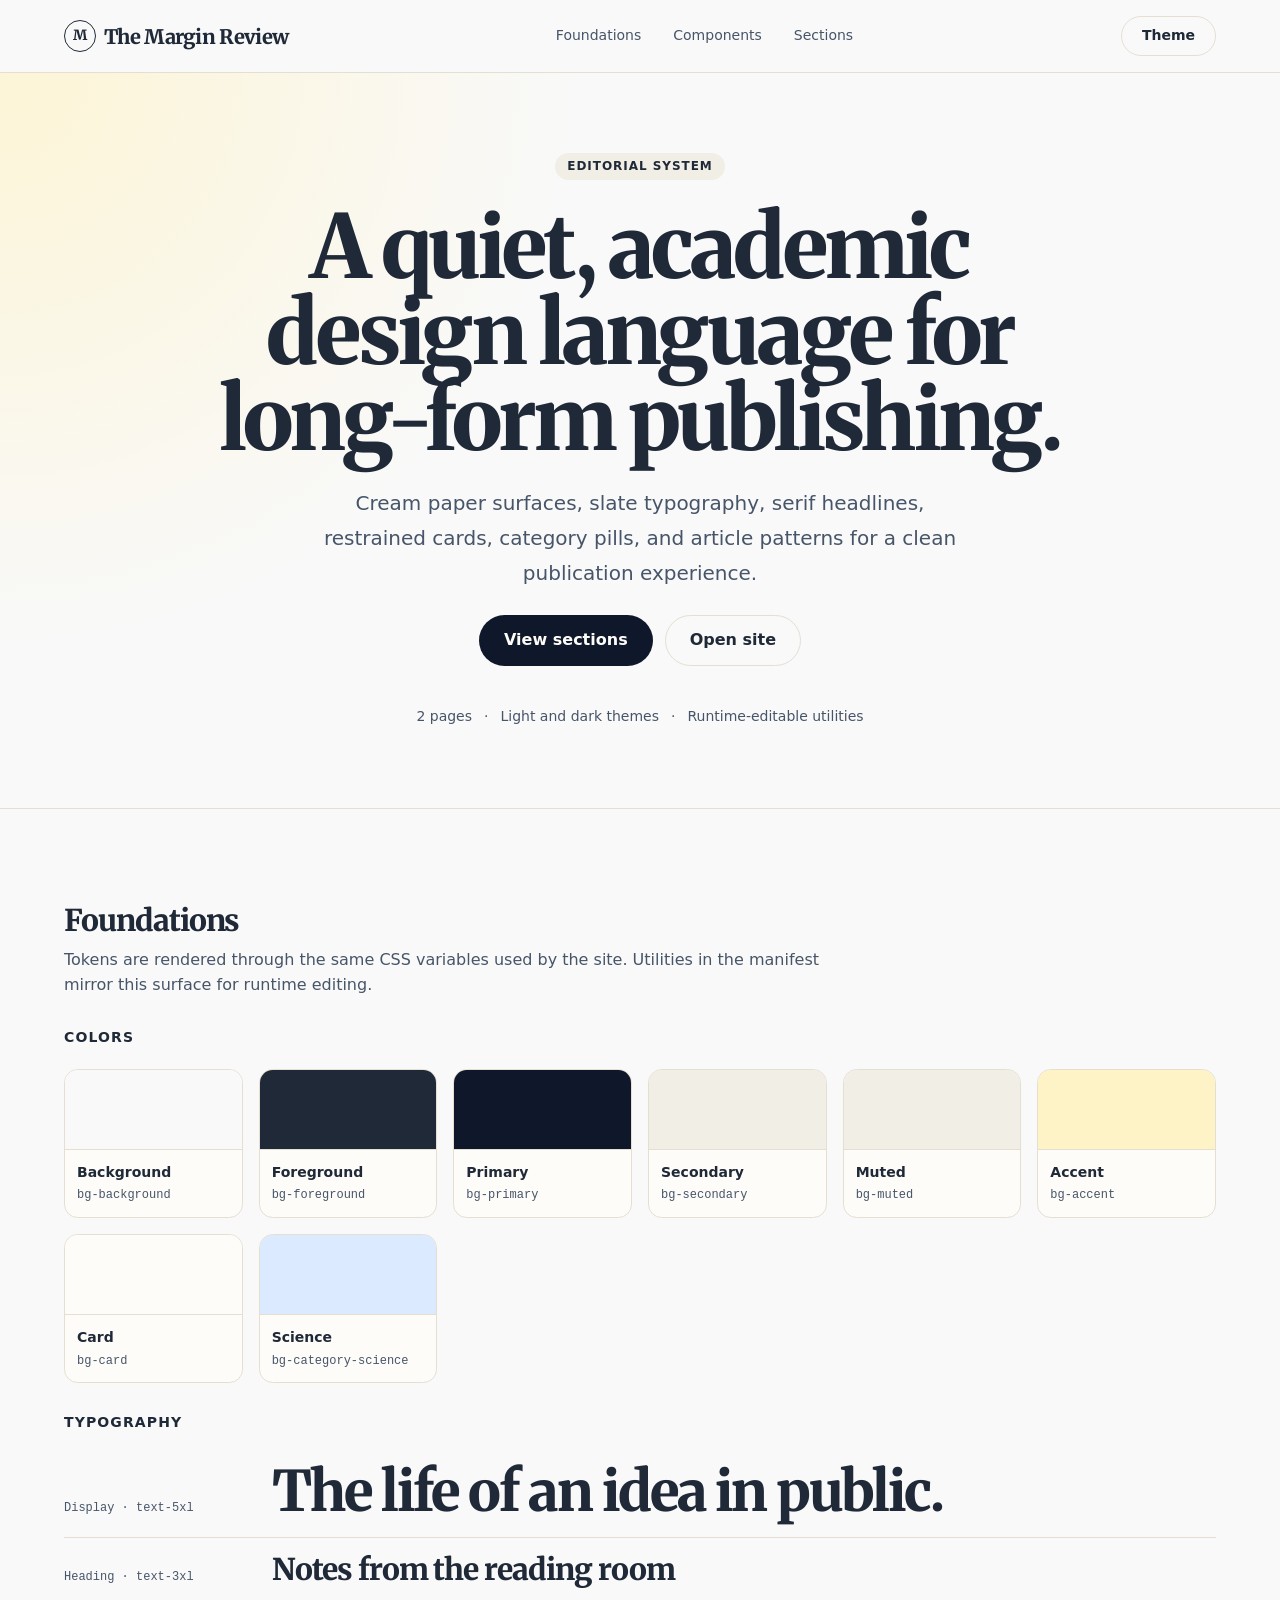
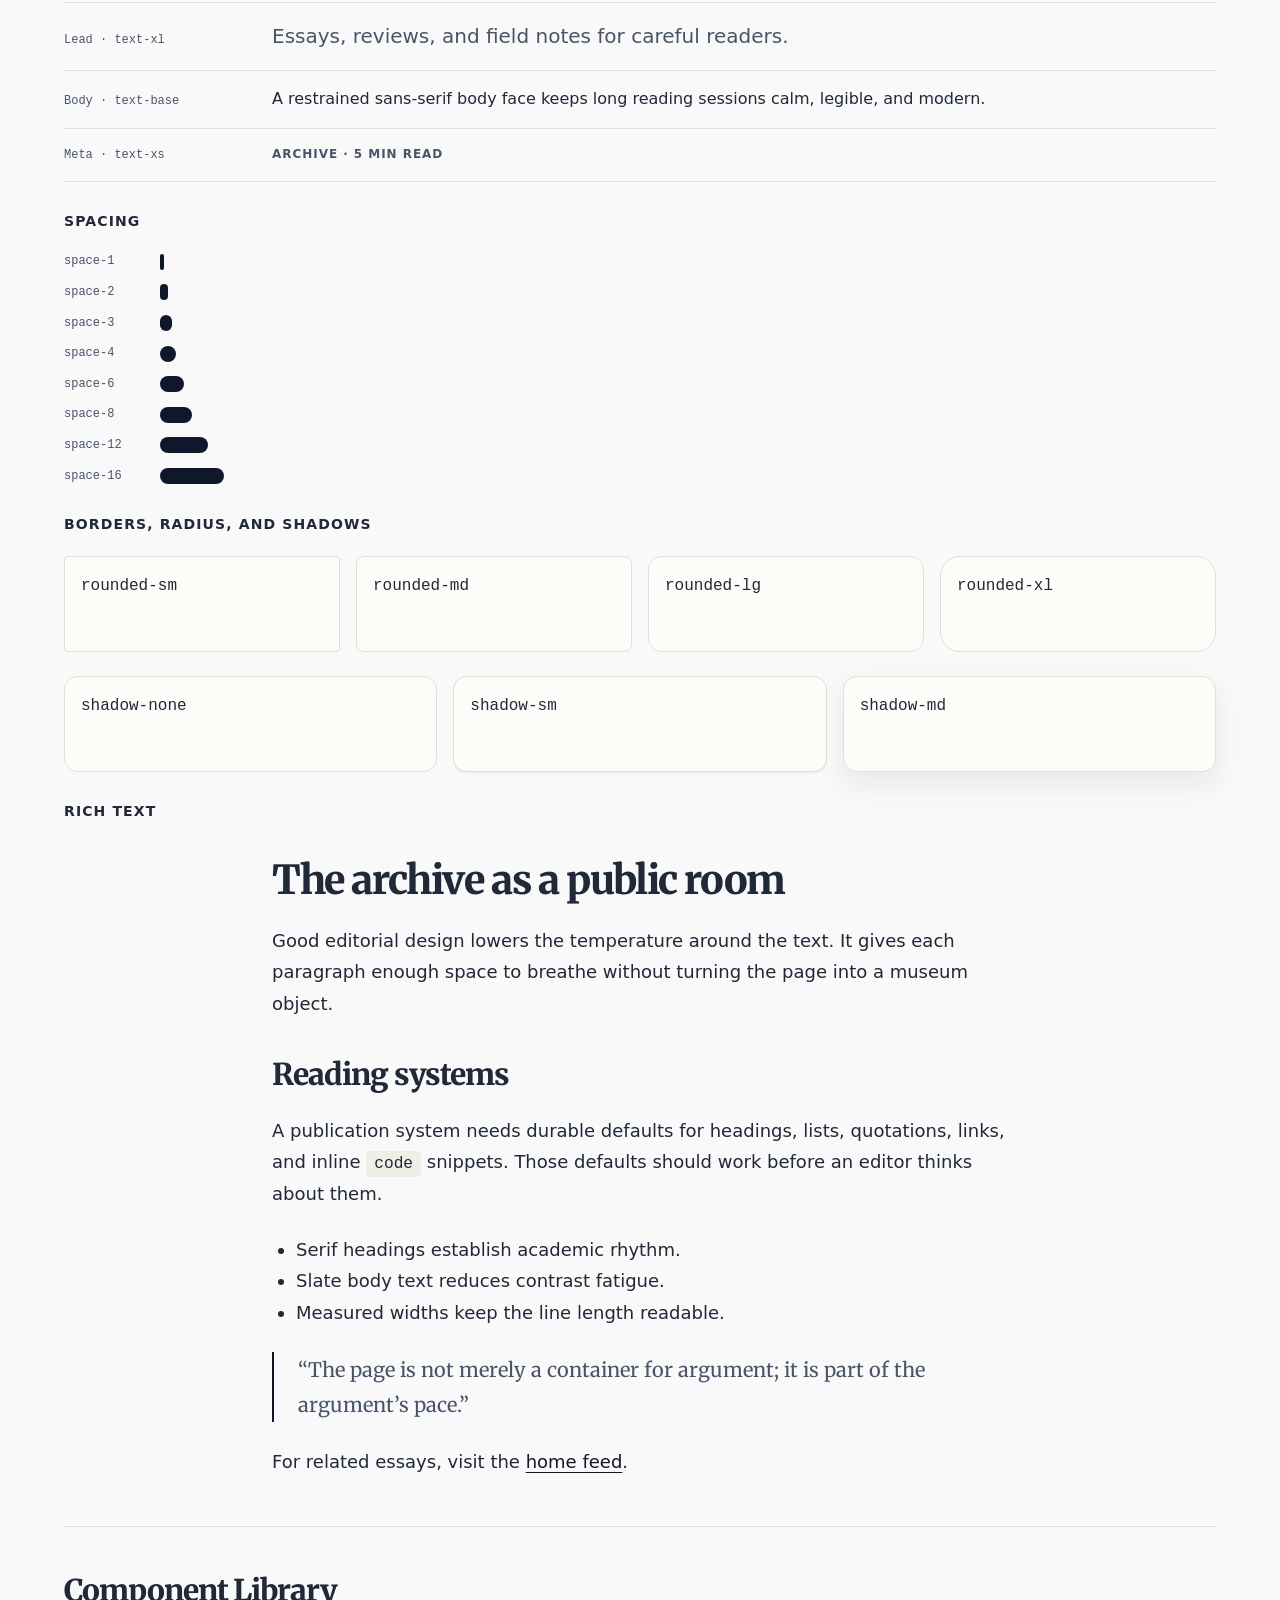
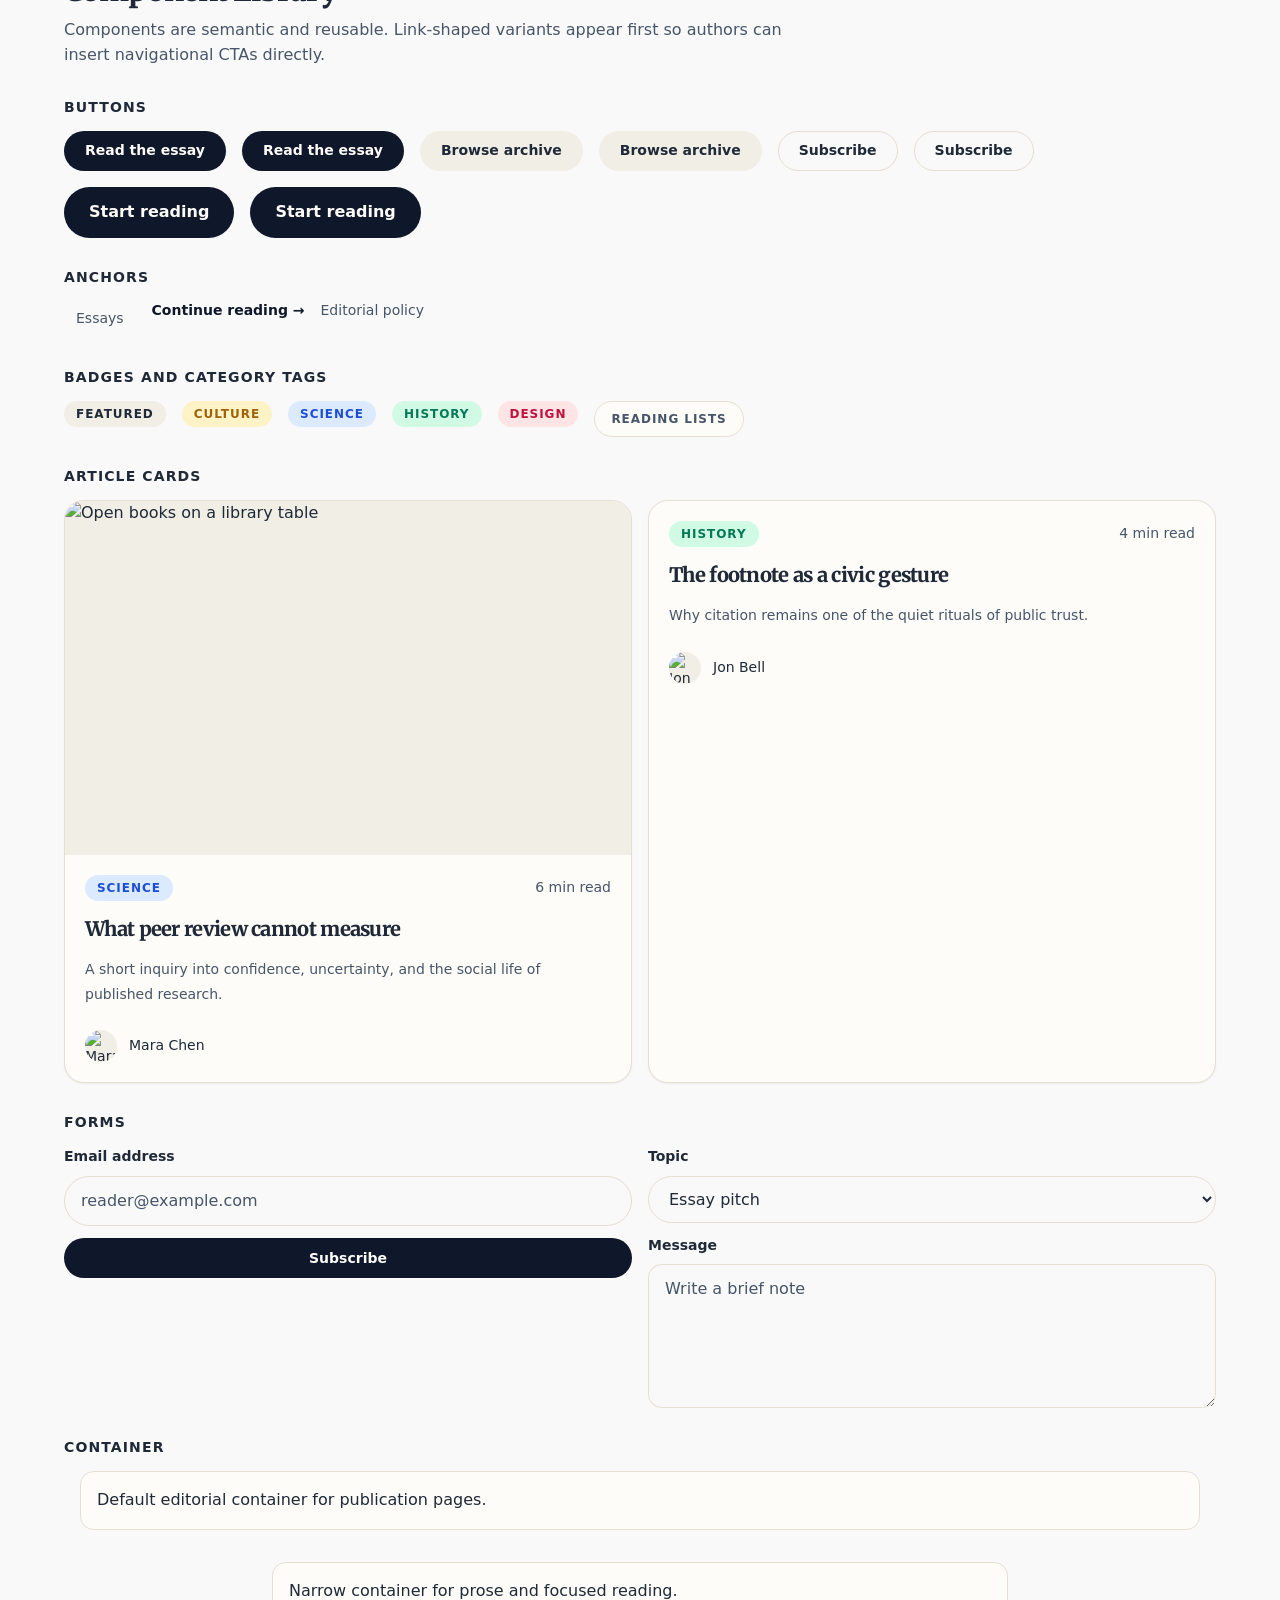
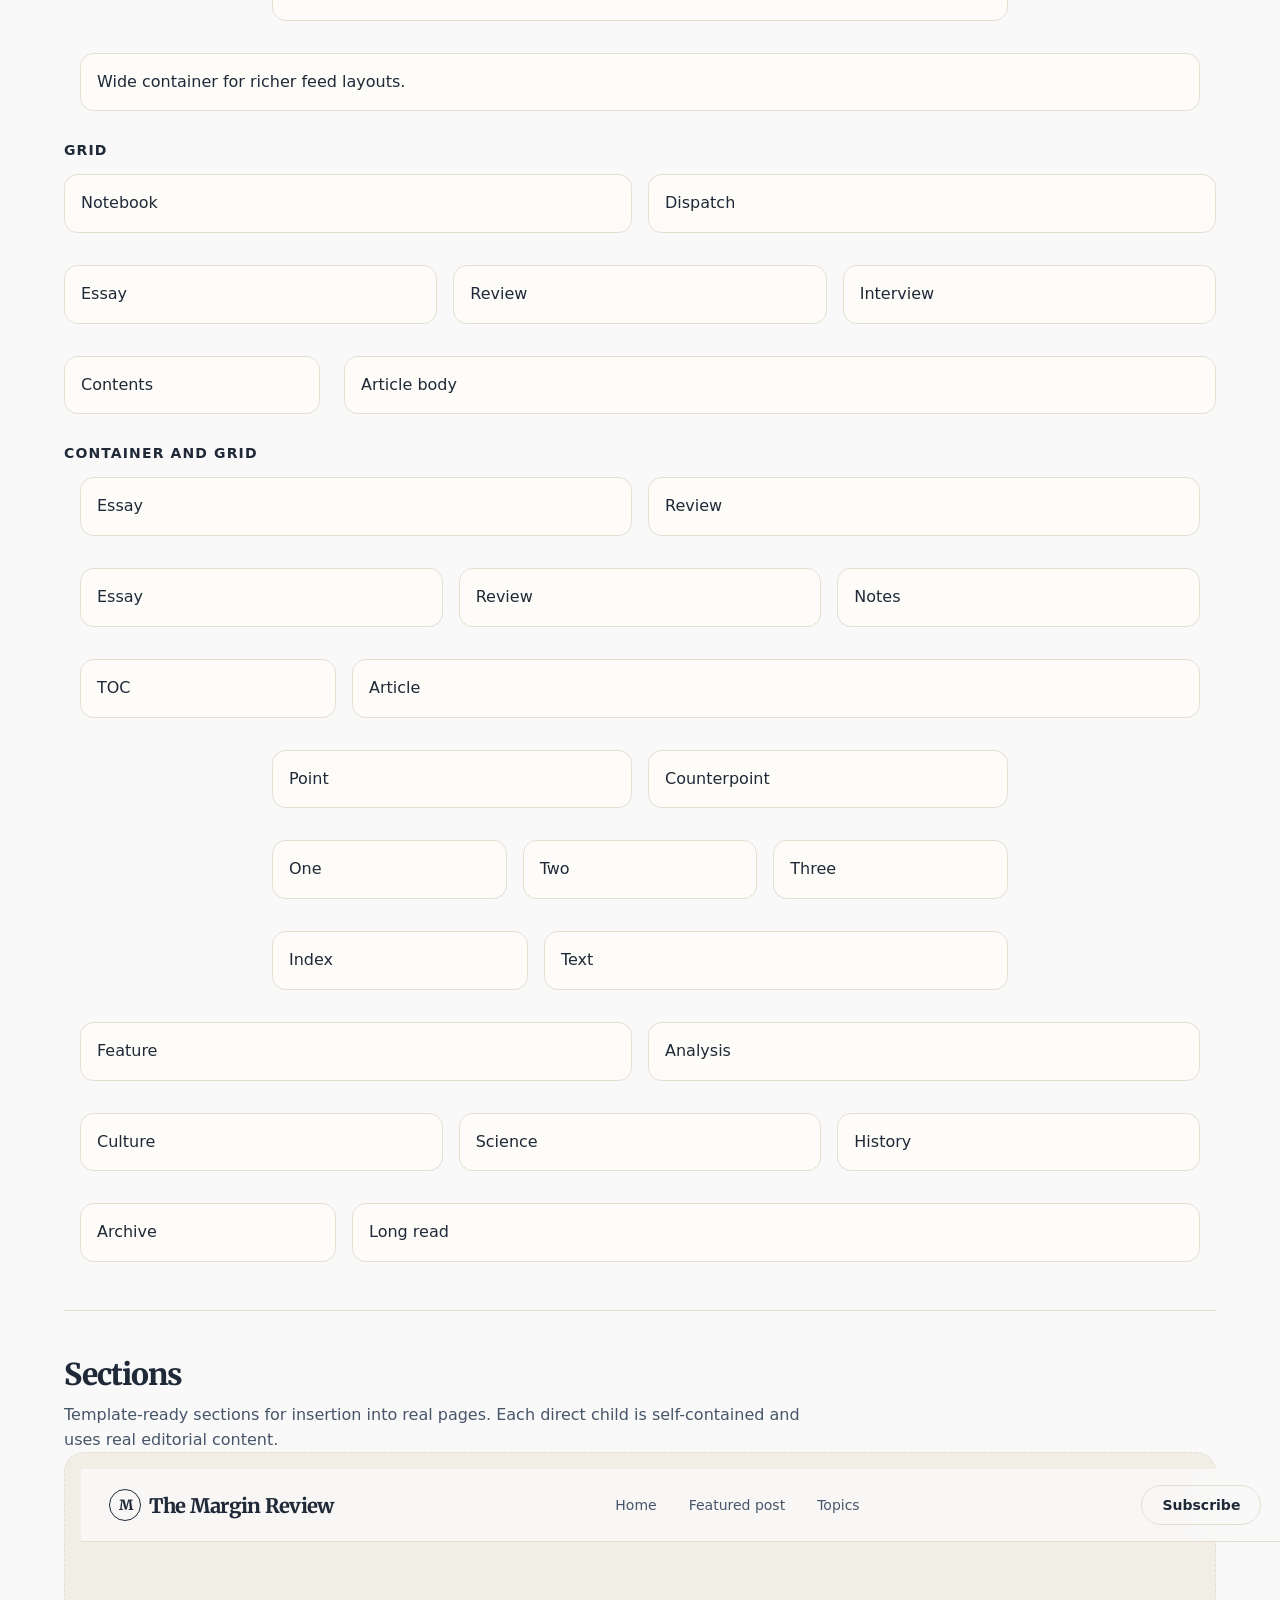
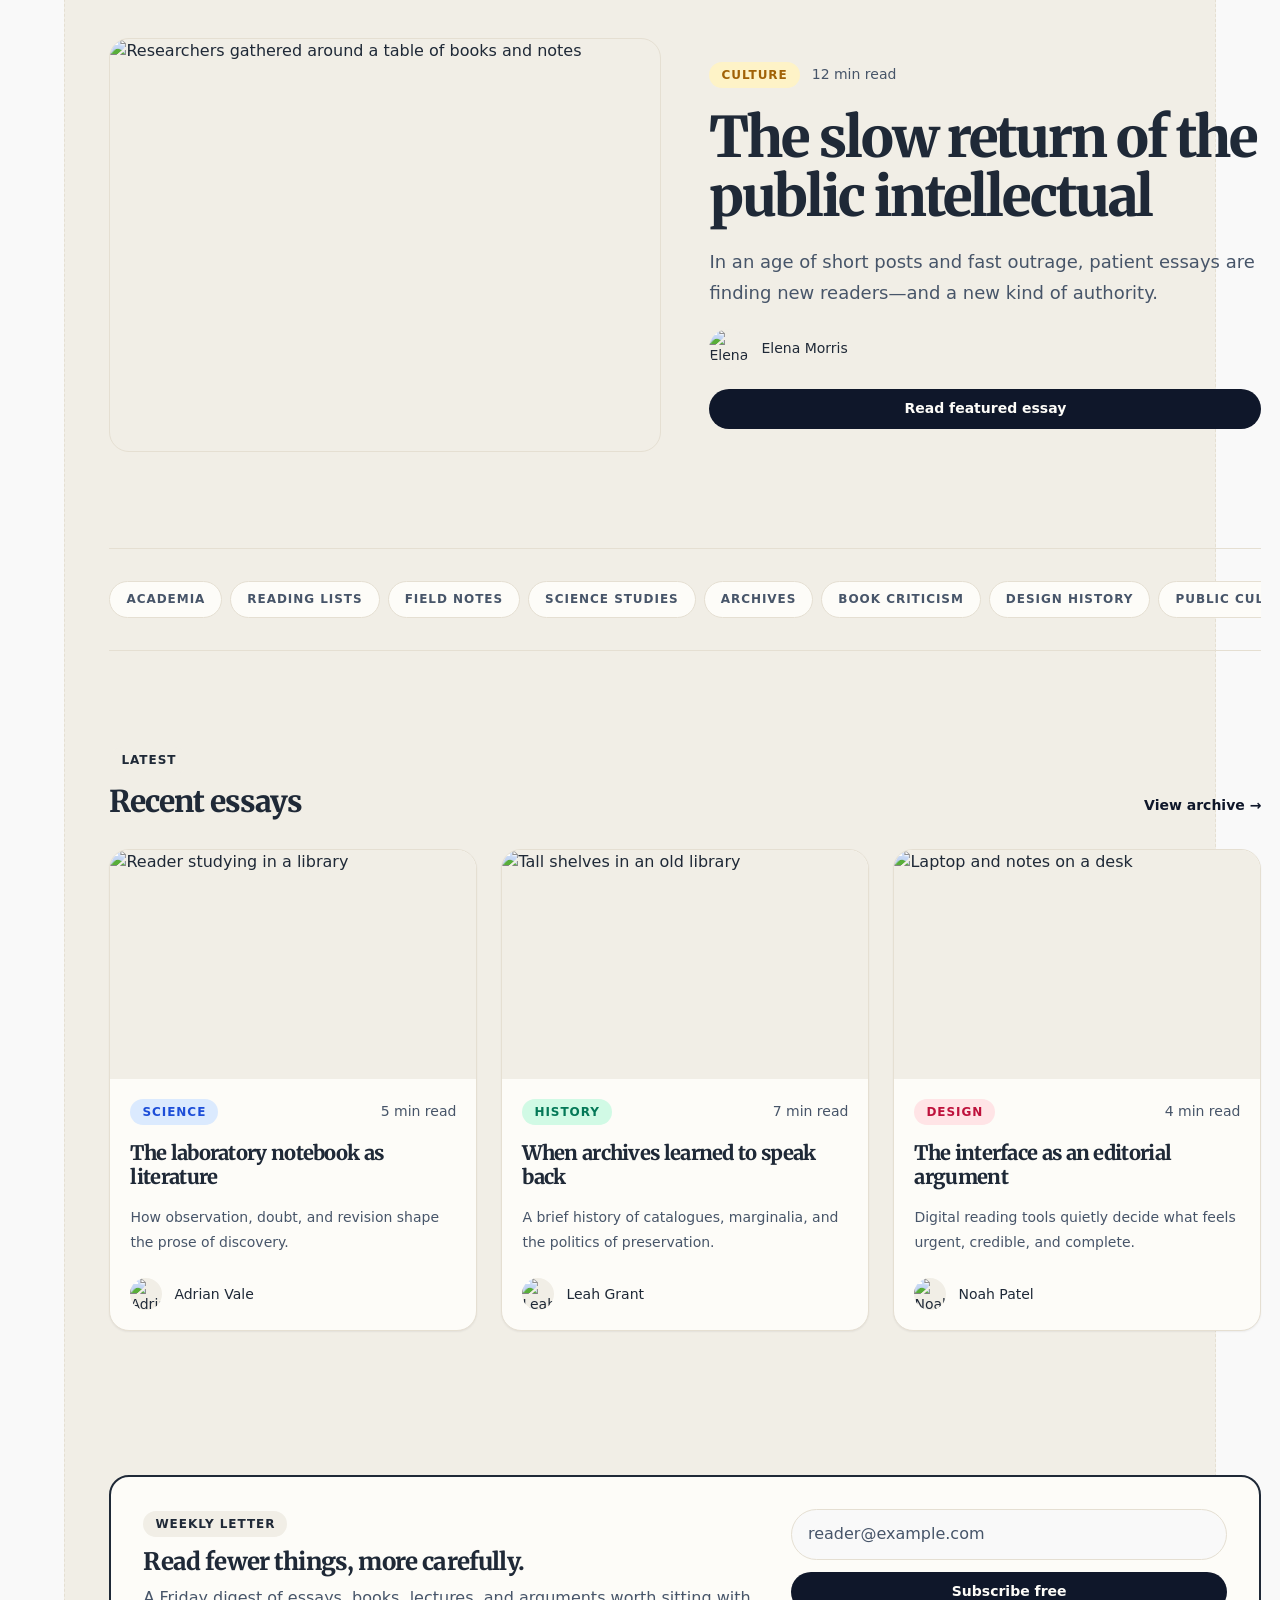
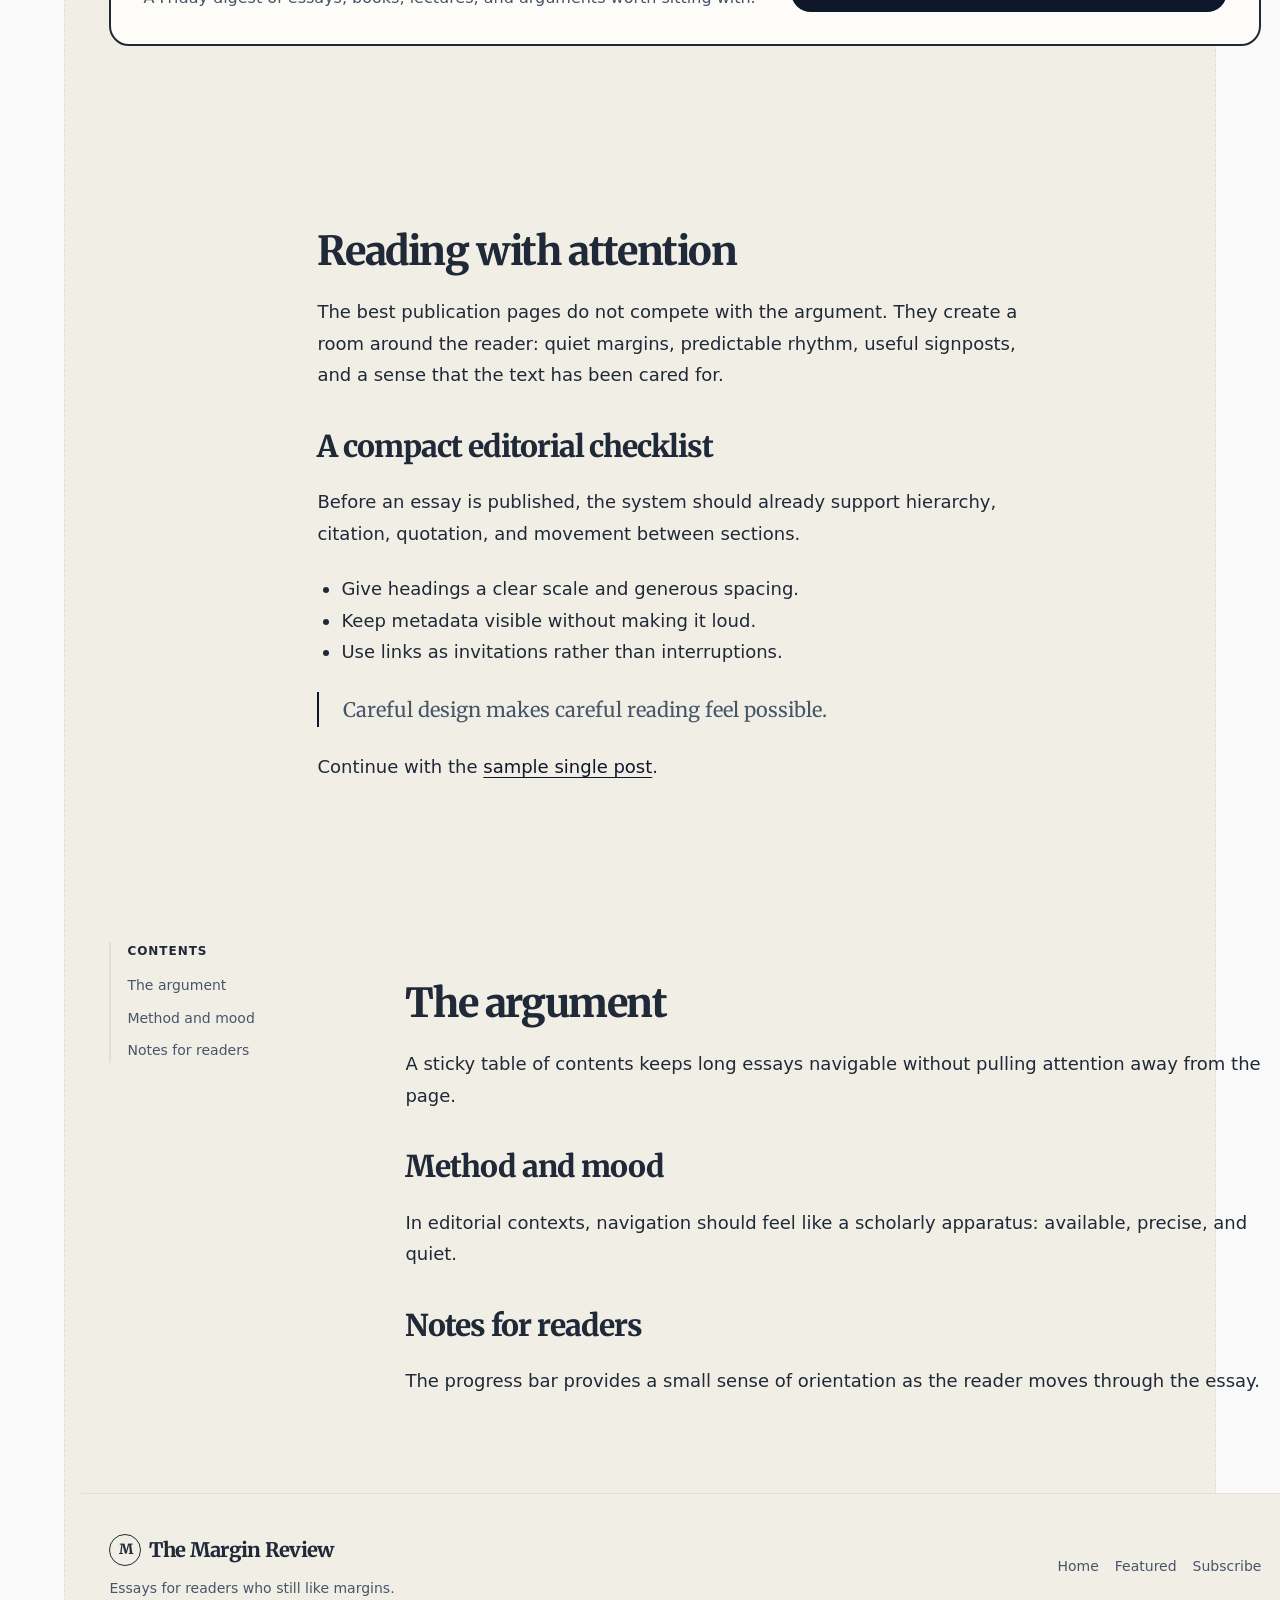
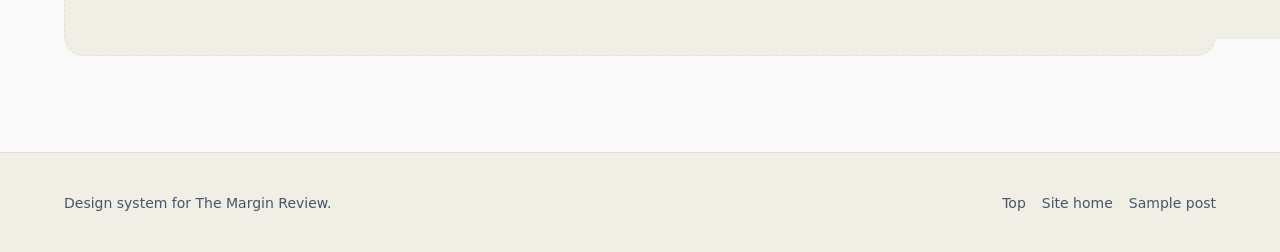
==== commit 3914975e: "Generate site via Klar (4 files)" ====
--- a/design-system/design-system.html
+++ b/design-system/design-system.html
@@ -1,1620 +1,937 @@
 <!DOCTYPE html>
 <html lang="en">
 <head>
-  <meta charset="UTF-8" />
-  <meta name="viewport" content="width=device-width, initial-scale=1.0" />
-  <title>Design System — Velocity SaaS</title>
+  <meta charset="utf-8" />
+  <meta name="viewport" content="width=device-width, initial-scale=1" />
+  <title>Design System · The Margin Review</title>
   <link rel="stylesheet" href="/style.css" />
   <style>
-    /* =========================================================
-       Documentation chrome ONLY — not part of the design system.
-       Every rule is prefixed .ds-
-       ========================================================= */
+    /* Documentation chrome only — not part of the design system. Every rule is prefixed .ds-. */
     .ds-page {
-      padding-bottom: var(--space-24);
-    }
+      padding-block: 3rem;
+    }
+
     .ds-block {
-      padding-top: var(--space-12);
-      padding-bottom: var(--space-12);
-      border-bottom: 1px solid var(--border);
-    }
-    .ds-block:last-child {
-      border-bottom: none;
-    }
-    .ds-block > h2 {
-      font-size: var(--text-2xl);
-      margin-bottom: var(--space-2);
-    }
+      border-top: 1px solid var(--border);
+      padding-block: 3rem;
+    }
+
+    .ds-block:first-child {
+      border-top: 0;
+    }
+
     .ds-note {
+      max-width: 48rem;
+      margin-top: 0.75rem;
+      color: var(--muted-foreground);
+    }
+
+    .ds-subhead {
+      margin-top: 2rem;
+      margin-bottom: 1rem;
+      font-family: var(--font-sans);
       font-size: var(--text-sm);
-      color: var(--muted-foreground);
-      margin-bottom: var(--space-8);
-      line-height: var(--leading-relaxed);
-    }
-    .ds-subhead {
-      font-size: var(--text-lg);
-      font-weight: var(--font-semibold);
-      margin-top: var(--space-8);
-      margin-bottom: var(--space-4);
-      color: var(--foreground);
-    }
+      font-weight: var(--font-bold);
+      letter-spacing: var(--tracking-wide);
+      text-transform: uppercase;
+    }
+
     .ds-specimens {
       display: flex;
       flex-wrap: wrap;
+      gap: 1rem;
       align-items: flex-start;
-      gap: var(--space-4);
-    }
+    }
+
     .ds-specimens--grid {
       display: grid;
-      grid-template-columns: repeat(auto-fill, minmax(280px, 1fr));
-      gap: var(--space-6);
-    }
+      grid-template-columns: repeat(auto-fit, minmax(16rem, 1fr));
+      gap: 1rem;
+    }
+
     .ds-specimens--stack {
-      flex-direction: column;
-      align-items: stretch;
-    }
+      display: grid;
+      gap: 2rem;
+    }
+
     .ds-sections {
-      gap: var(--space-8);
-    }
-    .ds-sections > * {
+      padding: 1rem;
       border: 1px dashed var(--border);
-      border-radius: var(--radius-lg);
-    }
+      border-radius: var(--radius-xl);
+      background: var(--secondary);
+    }
+
     .ds-swatches {
       display: grid;
-      grid-template-columns: repeat(auto-fill, minmax(140px, 1fr));
-      gap: var(--space-3);
-    }
+      grid-template-columns: repeat(auto-fit, minmax(10rem, 1fr));
+      gap: 1rem;
+      margin-top: 1.5rem;
+    }
+
     .ds-swatch {
-      border-radius: var(--radius-lg);
       overflow: hidden;
       border: 1px solid var(--border);
-    }
-    .ds-swatch__color {
-      height: 64px;
-    }
-    .ds-swatch__info {
-      padding: var(--space-2) var(--space-3);
+      border-radius: var(--radius-lg);
+      background: var(--card);
+    }
+
+    .ds-swatch__chip {
+      min-height: 5rem;
+      border-bottom: 1px solid var(--border);
+    }
+
+    .ds-swatch__body {
+      padding: 0.75rem;
+      font-size: var(--text-sm);
+    }
+
+    .ds-type-row {
+      display: grid;
+      gap: 1rem;
+      padding-block: 1rem;
+      border-bottom: 1px solid var(--border);
+    }
+
+    .ds-type-row code,
+    .ds-swatch code,
+    .ds-scale code {
+      color: var(--muted-foreground);
       font-size: var(--text-xs);
     }
-    .ds-swatch__label {
-      font-weight: var(--font-semibold);
-      color: var(--foreground);
-    }
-    .ds-swatch__token {
-      color: var(--muted-foreground);
-      font-family: var(--font-mono);
-    }
-    .ds-type-row {
-      display: flex;
-      flex-direction: column;
-      gap: var(--space-1);
-      padding: var(--space-3) 0;
-      border-bottom: 1px solid var(--border);
-    }
-    .ds-type-row:last-child {
-      border-bottom: none;
-    }
-    .ds-type-meta {
-      font-size: var(--text-xs);
-      color: var(--muted-foreground);
-      font-family: var(--font-mono);
-    }
+
     .ds-scale {
-      display: flex;
-      flex-wrap: wrap;
-      gap: var(--space-4);
-      align-items: flex-end;
-    }
-    .ds-scale__item {
-      display: flex;
-      flex-direction: column;
+      display: grid;
+      gap: 0.75rem;
+      margin-top: 1.5rem;
+    }
+
+    .ds-scale__row {
+      display: grid;
+      grid-template-columns: 5rem minmax(0, 1fr);
+      gap: 1rem;
       align-items: center;
-      gap: var(--space-2);
-    }
-    .ds-scale__block {
-      background-color: var(--primary);
-      border-radius: var(--radius-sm);
-    }
-    .ds-scale__label {
-      font-size: var(--text-xs);
-      color: var(--muted-foreground);
-      font-family: var(--font-mono);
-    }
+    }
+
+    .ds-scale__bar {
+      height: 1rem;
+      border-radius: var(--radius-full);
+      background: var(--primary);
+    }
+
     .ds-radius-row,
     .ds-shadow-row {
-      display: flex;
-      flex-wrap: wrap;
-      gap: var(--space-6);
-    }
-    .ds-radius-item,
-    .ds-shadow-item {
-      display: flex;
-      flex-direction: column;
-      align-items: center;
-      gap: var(--space-2);
-    }
-    .ds-radius-item__box {
-      width: 64px;
-      height: 64px;
-      background-color: var(--primary);
-    }
-    .ds-shadow-item__box {
-      width: 80px;
-      height: 80px;
-      background-color: var(--card);
+      display: grid;
+      grid-template-columns: repeat(auto-fit, minmax(9rem, 1fr));
+      gap: 1rem;
+      margin-top: 1.5rem;
+    }
+
+    .ds-radius-card,
+    .ds-shadow-card {
+      min-height: 6rem;
+      padding: 1rem;
       border: 1px solid var(--border);
-      border-radius: var(--radius-lg);
-    }
-    .ds-item-label {
-      font-size: var(--text-xs);
+      background: var(--card);
+    }
+
+    .ds-showcase-hero {
+      padding-block: 5rem;
+      border-bottom: 1px solid var(--border);
+      background:
+        radial-gradient(circle at top left, color-mix(in srgb, var(--accent) 70%, transparent), transparent 36rem),
+        var(--background);
+    }
+
+    .ds-showcase-hero__inner {
+      width: min(100% - 2rem, var(--content-width));
+      margin-inline: auto;
+      display: grid;
+      gap: 1.5rem;
+      text-align: center;
+      justify-items: center;
+    }
+
+    .ds-showcase-hero__title {
+      max-width: 58rem;
+      font-family: var(--font-serif);
+      font-size: clamp(2.5rem, 7vw, 5.5rem);
+      line-height: 0.98;
+      letter-spacing: var(--tracking-tight);
+    }
+
+    .ds-showcase-hero__lead {
+      max-width: 42rem;
       color: var(--muted-foreground);
-      font-family: var(--font-mono);
-    }
-    .ds-showcase-hero {
-      padding: var(--space-20) var(--space-4);
-      text-align: center;
-      background: linear-gradient(135deg, var(--hero-gradient-start), var(--badge-bg), var(--hero-gradient-end));
-    }
-    .ds-showcase-hero__inner {
-      max-width: 720px;
-      margin: 0 auto;
-      display: flex;
-      flex-direction: column;
-      align-items: center;
-      gap: var(--space-6);
-    }
-    .ds-showcase-hero__badge {
-      /* uses .badge component */
-    }
-    .ds-showcase-hero__title {
-      font-size: var(--text-4xl);
-      font-weight: var(--font-bold);
-      letter-spacing: var(--tracking-tight);
-      line-height: var(--leading-tight);
-      background: linear-gradient(135deg, var(--primary), var(--accent));
-      -webkit-background-clip: text;
-      -webkit-text-fill-color: transparent;
-      background-clip: text;
-    }
-    @media (min-width: 768px) {
-      .ds-showcase-hero__title {
-        font-size: var(--text-5xl);
-      }
-    }
-    .ds-showcase-hero__lead {
-      font-size: var(--text-lg);
-      color: var(--muted-foreground);
+      font-size: var(--text-xl);
       line-height: var(--leading-relaxed);
     }
-    .ds-showcase-hero__actions {
-      display: flex;
-      flex-wrap: wrap;
-      gap: var(--space-3);
-      justify-content: center;
-    }
+
+    .ds-showcase-hero__actions,
     .ds-showcase-hero__stats {
       display: flex;
       flex-wrap: wrap;
-      gap: var(--space-8);
+      gap: 0.75rem;
       justify-content: center;
-      padding-top: var(--space-6);
-    }
-    .ds-stat {
-      display: flex;
-      flex-direction: column;
-      align-items: center;
-      gap: var(--space-1);
-    }
-    .ds-stat__value {
-      font-size: var(--text-2xl);
-      font-weight: var(--font-bold);
-      color: var(--foreground);
-    }
-    .ds-stat__label {
-      font-size: var(--text-xs);
+    }
+
+    .ds-showcase-hero__stats {
+      margin-top: 1rem;
       color: var(--muted-foreground);
-      text-transform: uppercase;
-      letter-spacing: var(--tracking-wide);
-    }
-    .ds-border-row {
-      display: flex;
-      flex-wrap: wrap;
-      gap: var(--space-6);
-    }
-    .ds-border-item {
-      display: flex;
-      flex-direction: column;
-      align-items: center;
-      gap: var(--space-2);
-    }
-    .ds-border-item__box {
-      width: 80px;
-      height: 48px;
-      border-color: var(--primary);
-      border-radius: var(--radius-md);
-      background-color: var(--card);
+      font-size: var(--text-sm);
+    }
+
+    @media (min-width: 768px) {
+      .ds-type-row {
+        grid-template-columns: 12rem minmax(0, 1fr);
+        align-items: baseline;
+      }
     }
   </style>
 </head>
 <body>
-
-  <!-- ======== Sticky Nav ======== -->
   <header class="site-header">
     <div class="container site-header__inner">
-      <a href="#top" class="brand">
-        <span class="brand__icon">V</span>
-        Design System
+      <a class="brand" href="#top" aria-label="The Margin Review design system">
+        <span class="brand__mark">M</span>
+        <span>The Margin Review</span>
       </a>
-      <nav class="nav">
-        <a href="#colors" class="nav-link">Colors</a>
-        <a href="#typography" class="nav-link">Typography</a>
-        <a href="#spacing" class="nav-link">Spacing</a>
-        <a href="#radius" class="nav-link">Radius &amp; Shadows</a>
-        <a href="#components" class="nav-link">Components</a>
-        <a href="#sections" class="nav-link">Sections</a>
+      <nav class="nav" aria-label="Design system navigation">
+        <a class="nav-link" href="#foundations">Foundations</a>
+        <a class="nav-link" href="#components">Components</a>
+        <a class="nav-link" href="#sections">Sections</a>
       </nav>
-      <div class="header-actions">
-        <button class="theme-toggle" aria-label="Toggle theme">
-          <svg class="icon-sun" xmlns="http://www.w3.org/2000/svg" width="18" height="18" viewBox="0 0 24 24" fill="none" stroke="currentColor" stroke-width="2" stroke-linecap="round" stroke-linejoin="round"><circle cx="12" cy="12" r="5"/><line x1="12" y1="1" x2="12" y2="3"/><line x1="12" y1="21" x2="12" y2="23"/><line x1="4.22" y1="4.22" x2="5.64" y2="5.64"/><line x1="18.36" y1="18.36" x2="19.78" y2="19.78"/><line x1="1" y1="12" x2="3" y2="12"/><line x1="21" y1="12" x2="23" y2="12"/><line x1="4.22" y1="19.78" x2="5.64" y2="18.36"/><line x1="18.36" y1="5.64" x2="19.78" y2="4.22"/></svg>
-          <svg class="icon-moon" xmlns="http://www.w3.org/2000/svg" width="18" height="18" viewBox="0 0 24 24" fill="none" stroke="currentColor" stroke-width="2" stroke-linecap="round" stroke-linejoin="round"><path d="M21 12.79A9 9 0 1 1 11.21 3 7 7 0 0 0 21 12.79z"/></svg>
-        </button>
-      </div>
+      <button class="btn btn-outline" type="button" aria-label="Toggle theme">Theme</button>
     </div>
   </header>
 
-  <!-- ======== Showcase Hero ======== -->
   <section class="ds-showcase-hero" id="top">
     <div class="ds-showcase-hero__inner">
-      <span class="badge ds-showcase-hero__badge">Design System v1.0</span>
-      <h1 class="ds-showcase-hero__title">Velocity Design System</h1>
-      <p class="ds-showcase-hero__lead">A token-driven, hand-crafted design system built for a premium SaaS landing page. Every color, component, and section rendered live from <code class="font-mono text-sm">style.css</code>.</p>
+      <span class="badge">Editorial system</span>
+      <h1 class="ds-showcase-hero__title">A quiet, academic design language for long-form publishing.</h1>
+      <p class="ds-showcase-hero__lead">Cream paper surfaces, slate typography, serif headlines, restrained cards, category pills, and article patterns for a clean publication experience.</p>
       <div class="ds-showcase-hero__actions">
-        <a href="#components" class="btn btn-primary btn-lg">Explore Components</a>
-        <a href="#sections" class="btn btn-outline btn-lg">View Sections</a>
+        <a class="btn btn-primary btn-lg" href="#sections">View sections</a>
+        <a class="btn btn-outline btn-lg" href="../index.html">Open site</a>
       </div>
       <div class="ds-showcase-hero__stats">
-        <div class="ds-stat">
-          <span class="ds-stat__value">14</span>
-          <span class="ds-stat__label">Semantic Colors</span>
-        </div>
-        <div class="ds-stat">
-          <span class="ds-stat__value">10</span>
-          <span class="ds-stat__label">Type Steps</span>
-        </div>
-        <div class="ds-stat">
-          <span class="ds-stat__value">12</span>
-          <span class="ds-stat__label">Spacing Tokens</span>
-        </div>
-        <div class="ds-stat">
-          <span class="ds-stat__value">7+</span>
-          <span class="ds-stat__label">Section Patterns</span>
-        </div>
+        <span>2 pages</span>
+        <span>·</span>
+        <span>Light and dark themes</span>
+        <span>·</span>
+        <span>Runtime-editable utilities</span>
       </div>
     </div>
   </section>
 
-  <!-- ======== Main Content ======== -->
   <main class="container ds-page">
-
-    <!-- ============================================
-         FOUNDATIONS — Colors
-         ============================================ -->
-    <section class="ds-block" id="colors">
-      <h2>Colors</h2>
-      <p class="ds-note">Semantic color tokens mapped onto the raw palette. Automatically remapped under <code class="font-mono">.dark</code>.</p>
-
-      <h3 class="ds-subhead">Backgrounds</h3>
+    <section class="ds-block" id="foundations">
+      <h2 class="text-3xl">Foundations</h2>
+      <p class="ds-note">Tokens are rendered through the same CSS variables used by the site. Utilities in the manifest mirror this surface for runtime editing.</p>
+
+      <h3 class="ds-subhead">Colors</h3>
       <div class="ds-swatches">
-        <div class="ds-swatch"><div class="ds-swatch__color bg-background"></div><div class="ds-swatch__info"><div class="ds-swatch__label">Page</div><div class="ds-swatch__token">bg-background</div></div></div>
-        <div class="ds-swatch"><div class="ds-swatch__color bg-foreground"></div><div class="ds-swatch__info"><div class="ds-swatch__label">Foreground</div><div class="ds-swatch__token">bg-foreground</div></div></div>
-        <div class="ds-swatch"><div class="ds-swatch__color bg-primary"></div><div class="ds-swatch__info"><div class="ds-swatch__label">Primary</div><div class="ds-swatch__token">bg-primary</div></div></div>
-        <div class="ds-swatch"><div class="ds-swatch__color bg-secondary"></div><div class="ds-swatch__info"><div class="ds-swatch__label">Secondary</div><div class="ds-swatch__token">bg-secondary</div></div></div>
-        <div class="ds-swatch"><div class="ds-swatch__color bg-muted"></div><div class="ds-swatch__info"><div class="ds-swatch__label">Muted</div><div class="ds-swatch__token">bg-muted</div></div></div>
-        <div class="ds-swatch"><div class="ds-swatch__color bg-accent"></div><div class="ds-swatch__info"><div class="ds-swatch__label">Accent</div><div class="ds-swatch__token">bg-accent</div></div></div>
-        <div class="ds-swatch"><div class="ds-swatch__color bg-card"></div><div class="ds-swatch__info"><div class="ds-swatch__label">Card</div><div class="ds-swatch__token">bg-card</div></div></div>
-        <div class="ds-swatch"><div class="ds-swatch__color bg-destructive"></div><div class="ds-swatch__info"><div class="ds-swatch__label">Destructive</div><div class="ds-swatch__token">bg-destructive</div></div></div>
-        <div class="ds-swatch"><div class="ds-swatch__color bg-section-alt"></div><div class="ds-swatch__info"><div class="ds-swatch__label">Section Alt</div><div class="ds-swatch__token">bg-section-alt</div></div></div>
-        <div class="ds-swatch"><div class="ds-swatch__color bg-transparent border border-border"></div><div class="ds-swatch__info"><div class="ds-swatch__label">Transparent</div><div class="ds-swatch__token">bg-transparent</div></div></div>
-      </div>
-
-      <h3 class="ds-subhead">Text</h3>
-      <div class="ds-swatches">
-        <div class="ds-swatch"><div class="ds-swatch__color bg-foreground"></div><div class="ds-swatch__info"><div class="ds-swatch__label">Body</div><div class="ds-swatch__token">text-foreground</div></div></div>
-        <div class="ds-swatch"><div class="ds-swatch__color bg-background border border-border"></div><div class="ds-swatch__info"><div class="ds-swatch__label">On foreground</div><div class="ds-swatch__token">text-background</div></div></div>
-        <div class="ds-swatch"><div class="ds-swatch__color bg-primary"></div><div class="ds-swatch__info"><div class="ds-swatch__label">Primary</div><div class="ds-swatch__token">text-primary</div></div></div>
-        <div class="ds-swatch"><div class="ds-swatch__color bg-white border border-border"></div><div class="ds-swatch__info"><div class="ds-swatch__label">On brand</div><div class="ds-swatch__token">text-primary-foreground</div></div></div>
-        <div class="ds-swatch"><div class="ds-swatch__color bg-muted"></div><div class="ds-swatch__info"><div class="ds-swatch__label">Muted</div><div class="ds-swatch__token">text-muted-foreground</div></div></div>
-        <div class="ds-swatch"><div class="ds-swatch__color bg-accent"></div><div class="ds-swatch__info"><div class="ds-swatch__label">Accent</div><div class="ds-swatch__token">text-accent</div></div></div>
-        <div class="ds-swatch"><div class="ds-swatch__color bg-destructive"></div><div class="ds-swatch__info"><div class="ds-swatch__label">Destructive</div><div class="ds-swatch__token">text-destructive</div></div></div>
-      </div>
-
-      <h3 class="ds-subhead">Border</h3>
-      <div class="ds-swatches">
-        <div class="ds-swatch"><div class="ds-swatch__color" style="background:var(--border)"></div><div class="ds-swatch__info"><div class="ds-swatch__label">Default</div><div class="ds-swatch__token">border-border</div></div></div>
-        <div class="ds-swatch"><div class="ds-swatch__color bg-muted"></div><div class="ds-swatch__info"><div class="ds-swatch__label">Muted</div><div class="ds-swatch__token">border-muted</div></div></div>
-        <div class="ds-swatch"><div class="ds-swatch__color bg-primary"></div><div class="ds-swatch__info"><div class="ds-swatch__label">Primary</div><div class="ds-swatch__token">border-primary</div></div></div>
-        <div class="ds-swatch"><div class="ds-swatch__color bg-foreground"></div><div class="ds-swatch__info"><div class="ds-swatch__label">Foreground</div><div class="ds-swatch__token">border-foreground</div></div></div>
-      </div>
+        <div class="ds-swatch">
+          <div class="ds-swatch__chip bg-background"></div>
+          <div class="ds-swatch__body"><strong>Background</strong><br><code>bg-background</code></div>
+        </div>
+        <div class="ds-swatch">
+          <div class="ds-swatch__chip bg-foreground"></div>
+          <div class="ds-swatch__body"><strong>Foreground</strong><br><code>bg-foreground</code></div>
+        </div>
+        <div class="ds-swatch">
+          <div class="ds-swatch__chip bg-primary"></div>
+          <div class="ds-swatch__body"><strong>Primary</strong><br><code>bg-primary</code></div>
+        </div>
+        <div class="ds-swatch">
+          <div class="ds-swatch__chip bg-secondary"></div>
+          <div class="ds-swatch__body"><strong>Secondary</strong><br><code>bg-secondary</code></div>
+        </div>
+        <div class="ds-swatch">
+          <div class="ds-swatch__chip bg-muted"></div>
+          <div class="ds-swatch__body"><strong>Muted</strong><br><code>bg-muted</code></div>
+        </div>
+        <div class="ds-swatch">
+          <div class="ds-swatch__chip bg-accent"></div>
+          <div class="ds-swatch__body"><strong>Accent</strong><br><code>bg-accent</code></div>
+        </div>
+        <div class="ds-swatch">
+          <div class="ds-swatch__chip bg-card"></div>
+          <div class="ds-swatch__body"><strong>Card</strong><br><code>bg-card</code></div>
+        </div>
+        <div class="ds-swatch">
+          <div class="ds-swatch__chip bg-category-science"></div>
+          <div class="ds-swatch__body"><strong>Science</strong><br><code>bg-category-science</code></div>
+        </div>
+      </div>
+
+      <h3 class="ds-subhead">Typography</h3>
+      <div class="ds-type-row">
+        <code>Display · text-5xl</code>
+        <div class="font-serif text-5xl font-bold leading-tight tracking-tight">The life of an idea in public.</div>
+      </div>
+      <div class="ds-type-row">
+        <code>Heading · text-3xl</code>
+        <div class="font-serif text-3xl font-bold leading-tight tracking-tight">Notes from the reading room</div>
+      </div>
+      <div class="ds-type-row">
+        <code>Lead · text-xl</code>
+        <div class="text-xl leading-relaxed text-muted-foreground">Essays, reviews, and field notes for careful readers.</div>
+      </div>
+      <div class="ds-type-row">
+        <code>Body · text-base</code>
+        <div class="text-base leading-normal">A restrained sans-serif body face keeps long reading sessions calm, legible, and modern.</div>
+      </div>
+      <div class="ds-type-row">
+        <code>Meta · text-xs</code>
+        <div class="text-xs font-semibold uppercase tracking-wide text-muted-foreground">Archive · 5 min read</div>
+      </div>
+
+      <h3 class="ds-subhead">Spacing</h3>
+      <div class="ds-scale">
+        <div class="ds-scale__row"><code>space-1</code><div class="ds-scale__bar" style="width: var(--space-1);"></div></div>
+        <div class="ds-scale__row"><code>space-2</code><div class="ds-scale__bar" style="width: var(--space-2);"></div></div>
+        <div class="ds-scale__row"><code>space-3</code><div class="ds-scale__bar" style="width: var(--space-3);"></div></div>
+        <div class="ds-scale__row"><code>space-4</code><div class="ds-scale__bar" style="width: var(--space-4);"></div></div>
+        <div class="ds-scale__row"><code>space-6</code><div class="ds-scale__bar" style="width: var(--space-6);"></div></div>
+        <div class="ds-scale__row"><code>space-8</code><div class="ds-scale__bar" style="width: var(--space-8);"></div></div>
+        <div class="ds-scale__row"><code>space-12</code><div class="ds-scale__bar" style="width: var(--space-12);"></div></div>
+        <div class="ds-scale__row"><code>space-16</code><div class="ds-scale__bar" style="width: var(--space-16);"></div></div>
+      </div>
+
+      <h3 class="ds-subhead">Borders, radius, and shadows</h3>
+      <div class="ds-radius-row">
+        <div class="ds-radius-card rounded-sm"><code>rounded-sm</code></div>
+        <div class="ds-radius-card rounded-md"><code>rounded-md</code></div>
+        <div class="ds-radius-card rounded-lg"><code>rounded-lg</code></div>
+        <div class="ds-radius-card rounded-xl"><code>rounded-xl</code></div>
+      </div>
+      <div class="ds-shadow-row">
+        <div class="ds-shadow-card shadow-none rounded-lg"><code>shadow-none</code></div>
+        <div class="ds-shadow-card shadow-sm rounded-lg"><code>shadow-sm</code></div>
+        <div class="ds-shadow-card shadow-md rounded-lg"><code>shadow-md</code></div>
+      </div>
+
+      <h3 class="ds-subhead">Rich text</h3>
+      <article class="prose container-narrow">
+        <h1>The archive as a public room</h1>
+        <p>Good editorial design lowers the temperature around the text. It gives each paragraph enough space to breathe without turning the page into a museum object.</p>
+        <h2>Reading systems</h2>
+        <p>A publication system needs durable defaults for headings, lists, quotations, links, and inline <code>code</code> snippets. Those defaults should work before an editor thinks about them.</p>
+        <ul>
+          <li>Serif headings establish academic rhythm.</li>
+          <li>Slate body text reduces contrast fatigue.</li>
+          <li>Measured widths keep the line length readable.</li>
+        </ul>
+        <blockquote>“The page is not merely a container for argument; it is part of the argument’s pace.”</blockquote>
+        <p>For related essays, visit the <a href="../index.html">home feed</a>.</p>
+      </article>
     </section>
 
-    <!-- ============================================
-         FOUNDATIONS — Typography
-         ============================================ -->
-    <section class="ds-block" id="typography">
-      <h2>Typography</h2>
-      <p class="ds-note">Type scale from <code class="font-mono">text-xs</code> to <code class="font-mono">text-6xl</code>. Font: Inter / system sans-serif.</p>
-
-      <h3 class="ds-subhead">Scale</h3>
-      <div class="ds-type-row"><span class="text-6xl font-bold">Display — 3.75rem</span><span class="ds-type-meta">text-6xl · font-bold · tracking-tight</span></div>
-      <div class="ds-type-row"><span class="text-5xl font-bold tracking-tight">Heading 0 — 3rem</span><span class="ds-type-meta">text-5xl · font-bold · tracking-tight</span></div>
-      <div class="ds-type-row"><span class="text-4xl font-bold tracking-tight">Heading 1 — 2.25rem</span><span class="ds-type-meta">text-4xl · font-bold · tracking-tight</span></div>
-      <div class="ds-type-row"><span class="text-3xl font-bold tracking-tight">Heading 2 — 1.875rem</span><span class="ds-type-meta">text-3xl · font-bold · tracking-tight</span></div>
-      <div class="ds-type-row"><span class="text-2xl font-semibold">Heading 3 — 1.5rem</span><span class="ds-type-meta">text-2xl · font-semibold</span></div>
-      <div class="ds-type-row"><span class="text-xl font-semibold">Heading 4 — 1.25rem</span><span class="ds-type-meta">text-xl · font-semibold</span></div>
-      <div class="ds-type-row"><span class="text-lg leading-relaxed">Lead — 1.125rem</span><span class="ds-type-meta">text-lg · font-normal · leading-relaxed</span></div>
-      <div class="ds-type-row"><span class="text-base leading-normal">Body — 1rem</span><span class="ds-type-meta">text-base · font-normal · leading-normal</span></div>
-      <div class="ds-type-row"><span class="text-sm leading-normal">Small — 0.875rem</span><span class="ds-type-meta">text-sm · font-normal · leading-normal</span></div>
-      <div class="ds-type-row"><span class="text-xs font-medium uppercase tracking-wide">Meta — 0.75rem</span><span class="ds-type-meta">text-xs · font-medium · uppercase · tracking-wide</span></div>
-
-      <h3 class="ds-subhead">Weights</h3>
-      <div class="ds-specimens">
-        <span class="text-lg font-normal">Normal (400)</span>
-        <span class="text-lg font-medium">Medium (500)</span>
-        <span class="text-lg font-semibold">Semibold (600)</span>
-        <span class="text-lg font-bold">Bold (700)</span>
-      </div>
-
-      <h3 class="ds-subhead">Rich text (Prose)</h3>
-      <div class="prose max-w-3xl">
-        <h1>Article Headline One</h1>
-        <p>This is a rich-text content block styled by the <code>.prose</code> wrapper. It demonstrates how long-form content — blog posts, documentation, case studies — will render inside the design system.</p>
-        <h2>A Second-Level Heading</h2>
-        <p>Good typography makes content easy to scan. Each heading level has balanced spacing above and below, and body text has a comfortable <a href="#">line height for reading</a>.</p>
-        <ul>
-          <li>Unordered list items display with disc markers</li>
-          <li>Spacing between items keeps them scannable</li>
-          <li>Nested content inherits the system's tokens</li>
-        </ul>
-        <h3>A Third-Level Heading</h3>
-        <p>Block quotes pull attention to testimonials, callouts, or cited passages:</p>
-        <blockquote>The best design systems are invisible. They make every page feel cohesive without anyone noticing the infrastructure underneath.</blockquote>
-        <ol>
-          <li>Ordered list items use decimal numbering</li>
-          <li>They share the same spacing rhythm</li>
-        </ol>
-        <p>Inline <code>code spans</code> are styled with a subtle background and monospace font. The prose wrapper ensures all descendant elements inherit a consistent look without extra classes.</p>
-        <img src="https://images.unsplash.com/photo-1555066931-4365d14bab8c?w=800&h=400&fit=crop" alt="Code on a screen" />
-      </div>
-    </section>
-
-    <!-- ============================================
-         FOUNDATIONS — Spacing
-         ============================================ -->
-    <section class="ds-block" id="spacing">
-      <h2>Spacing</h2>
-      <p class="ds-note">Opinionated scale from 4 px to 96 px. Used via padding (<code class="font-mono">py-8</code>), margin (<code class="font-mono">mt-4</code>), and gap (<code class="font-mono">gap-6</code>) utilities.</p>
-
-      <h3 class="ds-subhead">Scale</h3>
-      <div class="ds-scale">
-        <div class="ds-scale__item"><div class="ds-scale__block" style="width:4px;height:4px;"></div><span class="ds-scale__label">1 · 4px</span></div>
-        <div class="ds-scale__item"><div class="ds-scale__block" style="width:8px;height:8px;"></div><span class="ds-scale__label">2 · 8px</span></div>
-        <div class="ds-scale__item"><div class="ds-scale__block" style="width:12px;height:12px;"></div><span class="ds-scale__label">3 · 12px</span></div>
-        <div class="ds-scale__item"><div class="ds-scale__block" style="width:16px;height:16px;"></div><span class="ds-scale__label">4 · 16px</span></div>
-        <div class="ds-scale__item"><div class="ds-scale__block" style="width:24px;height:24px;"></div><span class="ds-scale__label">6 · 24px</span></div>
-        <div class="ds-scale__item"><div class="ds-scale__block" style="width:32px;height:32px;"></div><span class="ds-scale__label">8 · 32px</span></div>
-        <div class="ds-scale__item"><div class="ds-scale__block" style="width:40px;height:40px;"></div><span class="ds-scale__label">10 · 40px</span></div>
-        <div class="ds-scale__item"><div class="ds-scale__block" style="width:48px;height:48px;"></div><span class="ds-scale__label">12 · 48px</span></div>
-        <div class="ds-scale__item"><div class="ds-scale__block" style="width:64px;height:64px;"></div><span class="ds-scale__label">16 · 64px</span></div>
-        <div class="ds-scale__item"><div class="ds-scale__block" style="width:80px;height:40px;"></div><span class="ds-scale__label">20 · 80px</span></div>
-        <div class="ds-scale__item"><div class="ds-scale__block" style="width:96px;height:40px;"></div><span class="ds-scale__label">24 · 96px</span></div>
-      </div>
-    </section>
-
-    <!-- ============================================
-         FOUNDATIONS — Borders, Radius & Shadows
-         ============================================ -->
-    <section class="ds-block" id="radius">
-      <h2>Borders, Radius &amp; Shadows</h2>
-      <p class="ds-note">Border widths, corner radii, and elevation tokens.</p>
-
-      <h3 class="ds-subhead">Border Widths</h3>
-      <div class="ds-border-row">
-        <div class="ds-border-item"><div class="ds-border-item__box border-0"></div><span class="ds-item-label">border-0</span></div>
-        <div class="ds-border-item"><div class="ds-border-item__box border border-primary"></div><span class="ds-item-label">border (1px)</span></div>
-        <div class="ds-border-item"><div class="ds-border-item__box border-2 border-primary"></div><span class="ds-item-label">border-2</span></div>
-        <div class="ds-border-item"><div class="ds-border-item__box border-4 border-primary"></div><span class="ds-item-label">border-4</span></div>
-      </div>
-
-      <h3 class="ds-subhead">Radius</h3>
-      <div class="ds-radius-row">
-        <div class="ds-radius-item"><div class="ds-radius-item__box rounded-none"></div><span class="ds-item-label">none</span></div>
-        <div class="ds-radius-item"><div class="ds-radius-item__box rounded-sm"></div><span class="ds-item-label">sm</span></div>
-        <div class="ds-radius-item"><div class="ds-radius-item__box rounded-md"></div><span class="ds-item-label">md</span></div>
-        <div class="ds-radius-item"><div class="ds-radius-item__box rounded-lg"></div><span class="ds-item-label">lg</span></div>
-        <div class="ds-radius-item"><div class="ds-radius-item__box rounded-xl"></div><span class="ds-item-label">xl</span></div>
-        <div class="ds-radius-item"><div class="ds-radius-item__box rounded-2xl"></div><span class="ds-item-label">2xl</span></div>
-        <div class="ds-radius-item"><div class="ds-radius-item__box rounded-full"></div><span class="ds-item-label">full</span></div>
-      </div>
-
-      <h3 class="ds-subhead">Shadows</h3>
-      <div class="ds-shadow-row">
-        <div class="ds-shadow-item"><div class="ds-shadow-item__box shadow-none"></div><span class="ds-item-label">none</span></div>
-        <div class="ds-shadow-item"><div class="ds-shadow-item__box shadow-sm"></div><span class="ds-item-label">sm</span></div>
-        <div class="ds-shadow-item"><div class="ds-shadow-item__box shadow-md"></div><span class="ds-item-label">md</span></div>
-        <div class="ds-shadow-item"><div class="ds-shadow-item__box shadow-lg"></div><span class="ds-item-label">lg</span></div>
-        <div class="ds-shadow-item"><div class="ds-shadow-item__box shadow-xl"></div><span class="ds-item-label">xl</span></div>
-      </div>
-    </section>
-
-    <!-- ============================================
-         COMPONENT LIBRARY
-         ============================================ -->
     <section class="ds-block" id="components">
-      <h2>Component Library</h2>
-      <p class="ds-note">Semantic components styled entirely from <code class="font-mono">style.css</code>. Each group is registered as a template catalog for the editor.</p>
-
-      <!-- Buttons -->
-      <h3 class="ds-subhead">Primary Buttons</h3>
-      <div class="ds-specimens" data-klar-ds-elements="primary-buttons" data-klar-ds-label="Primary buttons">
-        <a href="#" class="btn btn-primary" data-klar-ds-label="Primary link">Get Started</a>
-        <button class="btn btn-primary" data-klar-ds-label="Primary button">Get Started</button>
-        <a href="#" class="btn btn-primary btn-lg" data-klar-ds-label="Primary link large">Get Started</a>
-        <button class="btn btn-primary btn-lg" data-klar-ds-label="Primary button large">Get Started</button>
-        <a href="#" class="btn btn-primary btn-sm" data-klar-ds-label="Primary link small">Get Started</a>
-        <button class="btn btn-primary btn-sm" data-klar-ds-label="Primary button small">Get Started</button>
-        <a href="#" class="btn btn-primary btn-xl" data-klar-ds-label="Primary link XL">Get Started</a>
-        <button class="btn btn-primary btn-xl" data-klar-ds-label="Primary button XL">Get Started</button>
-      </div>
-
-      <h3 class="ds-subhead">Secondary Buttons</h3>
-      <div class="ds-specimens" data-klar-ds-elements="secondary-buttons" data-klar-ds-label="Secondary buttons">
-        <a href="#" class="btn btn-secondary" data-klar-ds-label="Secondary link">Learn More</a>
-        <button class="btn btn-secondary" data-klar-ds-label="Secondary button">Learn More</button>
-        <a href="#" class="btn btn-secondary btn-lg" data-klar-ds-label="Secondary link large">Learn More</a>
-        <button class="btn btn-secondary btn-lg" data-klar-ds-label="Secondary button large">Learn More</button>
-      </div>
-
-      <h3 class="ds-subhead">Outline Buttons</h3>
-      <div class="ds-specimens" data-klar-ds-elements="outline-buttons" data-klar-ds-label="Outline buttons">
-        <a href="#" class="btn btn-outline" data-klar-ds-label="Outline link">View Demo</a>
-        <button class="btn btn-outline" data-klar-ds-label="Outline button">View Demo</button>
-        <a href="#" class="btn btn-outline btn-lg" data-klar-ds-label="Outline link large">View Demo</a>
-        <button class="btn btn-outline btn-lg" data-klar-ds-label="Outline button large">View Demo</button>
-      </div>
-
-      <h3 class="ds-subhead">Ghost Buttons</h3>
-      <div class="ds-specimens" data-klar-ds-elements="ghost-buttons" data-klar-ds-label="Ghost buttons">
-        <a href="#" class="btn btn-ghost" data-klar-ds-label="Ghost link">Ghost Link</a>
-        <button class="btn btn-ghost" data-klar-ds-label="Ghost button">Ghost Button</button>
-      </div>
-
-      <h3 class="ds-subhead">Accent &amp; Destructive Buttons</h3>
-      <div class="ds-specimens" data-klar-ds-elements="accent-buttons" data-klar-ds-label="Accent buttons">
-        <a href="#" class="btn btn-accent" data-klar-ds-label="Accent link">Accent</a>
-        <button class="btn btn-accent" data-klar-ds-label="Accent button">Accent</button>
-        <a href="#" class="btn btn-destructive" data-klar-ds-label="Destructive link">Delete</a>
-        <button class="btn btn-destructive" data-klar-ds-label="Destructive button">Delete</button>
-      </div>
-
-      <!-- CTA / Nav links -->
-      <h3 class="ds-subhead">Link Components</h3>
-      <div class="ds-specimens" data-klar-ds-elements="links" data-klar-ds-label="Links">
-        <a href="#" class="nav-link" data-klar-ds-label="Nav link">Navigation Link</a>
-        <a href="#" class="cta-link" data-klar-ds-label="CTA link">Learn more →</a>
-        <a href="#" class="footer-link" data-klar-ds-label="Footer link">Footer Link</a>
-      </div>
-
-      <!-- Badges -->
-      <h3 class="ds-subhead">Badges</h3>
+      <h2 class="text-3xl">Component Library</h2>
+      <p class="ds-note">Components are semantic and reusable. Link-shaped variants appear first so authors can insert navigational CTAs directly.</p>
+
+      <h3 class="ds-subhead">Buttons</h3>
+      <div class="ds-specimens" data-klar-ds-elements="buttons" data-klar-ds-label="Buttons">
+        <a class="btn btn-primary" href="#" data-klar-ds-label="Primary link">Read the essay</a>
+        <button class="btn btn-primary" type="button" data-klar-ds-label="Primary button">Read the essay</button>
+        <a class="btn btn-secondary" href="#" data-klar-ds-label="Secondary link">Browse archive</a>
+        <button class="btn btn-secondary" type="button" data-klar-ds-label="Secondary button">Browse archive</button>
+        <a class="btn btn-outline" href="#" data-klar-ds-label="Outline link">Subscribe</a>
+        <button class="btn btn-outline" type="button" data-klar-ds-label="Outline button">Subscribe</button>
+        <a class="btn btn-primary btn-lg" href="#" data-klar-ds-label="Large primary link">Start reading</a>
+        <button class="btn btn-primary btn-lg" type="button" data-klar-ds-label="Large primary button">Start reading</button>
+      </div>
+
+      <h3 class="ds-subhead">Anchors</h3>
+      <div class="ds-specimens" data-klar-ds-elements="anchors" data-klar-ds-label="Anchors">
+        <a class="nav-link" href="#" data-klar-ds-label="Navigation link">Essays</a>
+        <a class="cta-link" href="#" data-klar-ds-label="CTA link">Continue reading →</a>
+        <a class="footer-link" href="#" data-klar-ds-label="Footer link">Editorial policy</a>
+      </div>
+
+      <h3 class="ds-subhead">Badges and category tags</h3>
       <div class="ds-specimens" data-klar-ds-elements="badges" data-klar-ds-label="Badges">
-        <span class="badge" data-klar-ds-label="Default badge">New Feature</span>
-        <span class="badge badge-primary" data-klar-ds-label="Primary badge">Pro</span>
-        <span class="badge badge-accent" data-klar-ds-label="Accent badge">Popular</span>
-        <span class="badge badge-outline" data-klar-ds-label="Outline badge">Beta</span>
-        <span class="badge badge-success" data-klar-ds-label="Success badge">Active</span>
-      </div>
-
-      <!-- Tags -->
-      <h3 class="ds-subhead">Tags</h3>
-      <div class="ds-specimens" data-klar-ds-elements="tags" data-klar-ds-label="Tags">
-        <span class="tag" data-klar-ds-label="Default tag">Analytics</span>
-        <span class="tag" data-klar-ds-label="Default tag">Integrations</span>
-        <span class="tag" data-klar-ds-label="Default tag">API</span>
-      </div>
-
-      <!-- Form Elements -->
-      <h3 class="ds-subhead">Form Elements</h3>
-      <div class="ds-specimens ds-specimens--grid" data-klar-ds-elements="form-elements" data-klar-ds-label="Form elements">
-        <div class="field" data-klar-ds-label="Text input">
-          <label class="label" for="ds-input-name">Full name</label>
-          <input class="input" type="text" id="ds-input-name" placeholder="Jane Doe" />
-        </div>
-        <div class="field" data-klar-ds-label="Email input">
-          <label class="label" for="ds-input-email">Email</label>
-          <input class="input" type="email" id="ds-input-email" placeholder="jane@example.com" />
-        </div>
-        <div class="field" data-klar-ds-label="Select">
-          <label class="label" for="ds-select">Plan</label>
-          <select class="select" id="ds-select"><option>Starter</option><option>Pro</option><option>Enterprise</option></select>
-        </div>
-        <div class="field" data-klar-ds-label="Textarea">
-          <label class="label" for="ds-textarea">Message</label>
-          <textarea class="textarea" id="ds-textarea" placeholder="How can we help?"></textarea>
-        </div>
-      </div>
-
-      <!-- Cards -->
-      <h3 class="ds-subhead">Cards</h3>
+        <span class="badge" data-klar-ds-label="Neutral badge">Featured</span>
+        <span class="category-tag category-tag--culture" data-klar-ds-label="Culture tag">Culture</span>
+        <span class="category-tag category-tag--science" data-klar-ds-label="Science tag">Science</span>
+        <span class="category-tag category-tag--history" data-klar-ds-label="History tag">History</span>
+        <span class="category-tag category-tag--design" data-klar-ds-label="Design tag">Design</span>
+        <a class="topic-pill" href="#" data-klar-ds-label="Topic pill">Reading lists</a>
+      </div>
+
+      <h3 class="ds-subhead">Article cards</h3>
       <div class="ds-specimens ds-specimens--grid" data-klar-ds-elements="cards" data-klar-ds-label="Cards">
-        <div class="card" data-klar-ds-label="Default card">
-          <div class="card__header">
-            <h4 class="card__title">Default Card</h4>
-            <p class="card__description">A basic card with header and body content.</p>
-          </div>
-          <div class="card__body">
-            <p class="text-sm text-muted-foreground">Card body content goes here. It can contain text, forms, or any other components.</p>
-          </div>
-          <div class="card__footer">
-            <a href="#" class="btn btn-primary btn-sm">Action</a>
-          </div>
-        </div>
-
-        <div class="card card-feature" data-klar-ds-label="Feature card">
-          <div class="card-feature__icon">
-            <svg xmlns="http://www.w3.org/2000/svg" width="24" height="24" viewBox="0 0 24 24" fill="none" stroke="currentColor" stroke-width="2" stroke-linecap="round" stroke-linejoin="round"><path d="m13 2-2 2.5h3L12 7"/><path d="M10 14v-3"/><path d="M14 14v-3"/><path d="M11 19c-1.7 0-3-1.3-3-3v-2h8v2c0 1.7-1.3 3-3 3Z"/><path d="M12 22v-3"/></svg>
-          </div>
-          <h4 class="card-feature__title">Lightning Fast</h4>
-          <p class="card-feature__text">Optimized for speed with sub-second load times and instant interactions across every device.</p>
-        </div>
-
-        <div class="card card-testimonial" data-klar-ds-label="Testimonial card">
-          <div class="card-testimonial__stars">
-            <svg xmlns="http://www.w3.org/2000/svg" width="16" height="16" viewBox="0 0 24 24" fill="currentColor"><path d="M12 2l3.09 6.26L22 9.27l-5 4.87 1.18 6.88L12 17.77l-6.18 3.25L7 14.14 2 9.27l6.91-1.01L12 2z"/></svg>
-            <svg xmlns="http://www.w3.org/2000/svg" width="16" height="16" viewBox="0 0 24 24" fill="currentColor"><path d="M12 2l3.09 6.26L22 9.27l-5 4.87 1.18 6.88L12 17.77l-6.18 3.25L7 14.14 2 9.27l6.91-1.01L12 2z"/></svg>
-            <svg xmlns="http://www.w3.org/2000/svg" width="16" height="16" viewBox="0 0 24 24" fill="currentColor"><path d="M12 2l3.09 6.26L22 9.27l-5 4.87 1.18 6.88L12 17.77l-6.18 3.25L7 14.14 2 9.27l6.91-1.01L12 2z"/></svg>
-            <svg xmlns="http://www.w3.org/2000/svg" width="16" height="16" viewBox="0 0 24 24" fill="currentColor"><path d="M12 2l3.09 6.26L22 9.27l-5 4.87 1.18 6.88L12 17.77l-6.18 3.25L7 14.14 2 9.27l6.91-1.01L12 2z"/></svg>
-            <svg xmlns="http://www.w3.org/2000/svg" width="16" height="16" viewBox="0 0 24 24" fill="currentColor"><path d="M12 2l3.09 6.26L22 9.27l-5 4.87 1.18 6.88L12 17.77l-6.18 3.25L7 14.14 2 9.27l6.91-1.01L12 2z"/></svg>
-          </div>
-          <p class="card-testimonial__text">"Velocity transformed how our team ships product. We went from monthly releases to weekly, and our customers noticed the difference immediately."</p>
-          <div class="card-testimonial__author">
-            <img class="card-testimonial__avatar" src="https://images.unsplash.com/photo-1494790108377-be9c29b29330?w=80&h=80&fit=crop&crop=face" alt="Sarah Chen" />
-            <div>
-              <div class="card-testimonial__name">Sarah Chen</div>
-              <div class="card-testimonial__role">VP Engineering, Acme Corp</div>
+        <article class="article-card" data-klar-ds-label="Article card">
+          <a class="article-card__media" href="#">
+            <img class="article-card__image" src="https://images.unsplash.com/photo-1497633762265-9d179a990aa6?auto=format&fit=crop&w=900&q=80" alt="Open books on a library table" />
+          </a>
+          <div class="article-card__body">
+            <div class="flex items-center justify-between gap-3">
+              <span class="category-tag category-tag--science">Science</span>
+              <span class="text-sm text-muted-foreground">6 min read</span>
             </div>
-          </div>
-        </div>
-
-        <div class="card card-pricing" data-klar-ds-label="Pricing card">
-          <div>
-            <div class="card-pricing__name">Pro</div>
-            <p class="card-pricing__description">For growing teams that need more power.</p>
-          </div>
-          <div class="card-pricing__price">
-            <span class="card-pricing__amount">$49</span>
-            <span class="card-pricing__period">/month</span>
-          </div>
-          <div class="card-pricing__features">
-            <div class="card-pricing__feature">
-              <svg class="card-pricing__check" xmlns="http://www.w3.org/2000/svg" viewBox="0 0 24 24" fill="none" stroke="currentColor" stroke-width="2" stroke-linecap="round" stroke-linejoin="round"><path d="M20 6 9 17l-5-5"/></svg>
-              <span>Unlimited projects</span>
+            <h3 class="article-card__title"><a href="#">What peer review cannot measure</a></h3>
+            <p class="article-card__excerpt">A short inquiry into confidence, uncertainty, and the social life of published research.</p>
+            <div class="author-row mt-2">
+              <img class="avatar" src="https://images.unsplash.com/photo-1494790108377-be9c29b29330?auto=format&fit=crop&w=120&q=80" alt="Mara Chen" />
+              <span>Mara Chen</span>
             </div>
-            <div class="card-pricing__feature">
-              <svg class="card-pricing__check" xmlns="http://www.w3.org/2000/svg" viewBox="0 0 24 24" fill="none" stroke="currentColor" stroke-width="2" stroke-linecap="round" stroke-linejoin="round"><path d="M20 6 9 17l-5-5"/></svg>
-              <span>Advanced analytics</span>
+          </div>
+        </article>
+        <article class="article-card" data-klar-ds-label="Compact article card">
+          <div class="article-card__body">
+            <div class="flex items-center justify-between gap-3">
+              <span class="category-tag category-tag--history">History</span>
+              <span class="text-sm text-muted-foreground">4 min read</span>
             </div>
-            <div class="card-pricing__feature">
-              <svg class="card-pricing__check" xmlns="http://www.w3.org/2000/svg" viewBox="0 0 24 24" fill="none" stroke="currentColor" stroke-width="2" stroke-linecap="round" stroke-linejoin="round"><path d="M20 6 9 17l-5-5"/></svg>
-              <span>Priority support</span>
+            <h3 class="article-card__title"><a href="#">The footnote as a civic gesture</a></h3>
+            <p class="article-card__excerpt">Why citation remains one of the quiet rituals of public trust.</p>
+            <div class="author-row mt-2">
+              <img class="avatar" src="https://images.unsplash.com/photo-1500648767791-00dcc994a43e?auto=format&fit=crop&w=120&q=80" alt="Jon Bell" />
+              <span>Jon Bell</span>
             </div>
           </div>
-          <a href="#" class="btn btn-primary w-full">Choose Pro</a>
-        </div>
-      </div>
-
-      <!-- Accordion -->
-      <h3 class="ds-subhead">Accordion</h3>
-      <div class="ds-specimens ds-specimens--stack" data-klar-ds-elements="accordions" data-klar-ds-label="Accordions">
-        <div class="accordion max-w-3xl" data-klar-ds-label="FAQ accordion">
-          <div class="accordion__item">
-            <button class="accordion__trigger" aria-expanded="false">
-              How does the free trial work?
-              <svg class="accordion__icon" xmlns="http://www.w3.org/2000/svg" viewBox="0 0 24 24" fill="none" stroke="currentColor" stroke-width="2" stroke-linecap="round" stroke-linejoin="round"><path d="m6 9 6 6 6-6"/></svg>
-            </button>
-            <div class="accordion__content"><div class="accordion__body">Start with a 14-day free trial — no credit card required. Explore every feature at your own pace. If you decide Velocity is right for your team, choose a plan and keep building.</div></div>
-          </div>
-          <div class="accordion__item">
-            <button class="accordion__trigger" aria-expanded="false">
-              Can I change plans later?
-              <svg class="accordion__icon" xmlns="http://www.w3.org/2000/svg" viewBox="0 0 24 24" fill="none" stroke="currentColor" stroke-width="2" stroke-linecap="round" stroke-linejoin="round"><path d="m6 9 6 6 6-6"/></svg>
-            </button>
-            <div class="accordion__content"><div class="accordion__body">Absolutely. Upgrade or downgrade at any time from your billing dashboard. Changes take effect at the start of your next billing cycle.</div></div>
-          </div>
-          <div class="accordion__item">
-            <button class="accordion__trigger" aria-expanded="false">
-              Is there an annual discount?
-              <svg class="accordion__icon" xmlns="http://www.w3.org/2000/svg" viewBox="0 0 24 24" fill="none" stroke="currentColor" stroke-width="2" stroke-linecap="round" stroke-linejoin="round"><path d="m6 9 6 6 6-6"/></svg>
-            </button>
-            <div class="accordion__content"><div class="accordion__body">Yes — save 20% when you choose annual billing. The discount applies to every plan, including Enterprise.</div></div>
-          </div>
-        </div>
-      </div>
-
-      <!-- Layout Primitives: Container -->
+        </article>
+      </div>
+
+      <h3 class="ds-subhead">Forms</h3>
+      <div class="ds-specimens ds-specimens--grid" data-klar-ds-elements="forms" data-klar-ds-label="Forms">
+        <form class="form" data-klar-ds-label="Subscription form" action="#" method="post">
+          <div class="field">
+            <label class="label" for="ds-email">Email address</label>
+            <input class="input" id="ds-email" name="email" type="email" placeholder="reader@example.com" />
+          </div>
+          <button class="btn btn-primary" type="submit">Subscribe</button>
+        </form>
+        <form class="form" data-klar-ds-label="Message form" action="#" method="post">
+          <div class="field">
+            <label class="label" for="ds-topic">Topic</label>
+            <select class="select" id="ds-topic" name="topic">
+              <option>Essay pitch</option>
+              <option>Reader note</option>
+            </select>
+          </div>
+          <div class="field">
+            <label class="label" for="ds-message">Message</label>
+            <textarea class="textarea" id="ds-message" name="message" placeholder="Write a brief note"></textarea>
+          </div>
+        </form>
+      </div>
+
       <h3 class="ds-subhead">Container</h3>
       <div class="ds-specimens ds-specimens--stack" data-klar-ds-elements="containers" data-klar-ds-label="Container">
-        <div class="container bg-muted rounded-lg p-6" data-klar-ds-label="Default">
-          <p class="text-sm text-muted-foreground">Default container — max-width 1200 px, centered with horizontal padding.</p>
-        </div>
-        <div class="container-narrow bg-muted rounded-lg p-6" data-klar-ds-label="Narrow">
-          <p class="text-sm text-muted-foreground">Narrow container — max-width 720 px, ideal for article content.</p>
-        </div>
-        <div class="container-wide bg-muted rounded-lg p-6" data-klar-ds-label="Wide">
-          <p class="text-sm text-muted-foreground">Wide container — max-width 1400 px, for full-bleed hero sections.</p>
-        </div>
-      </div>
-
-      <!-- Layout Primitives: Grid -->
+        <div class="container bg-card border rounded-lg p-4" data-klar-ds-label="Default">Default editorial container for publication pages.</div>
+        <div class="container-narrow bg-card border rounded-lg p-4" data-klar-ds-label="Narrow">Narrow container for prose and focused reading.</div>
+        <div class="container-wide bg-card border rounded-lg p-4" data-klar-ds-label="Wide">Wide container for richer feed layouts.</div>
+      </div>
+
       <h3 class="ds-subhead">Grid</h3>
       <div class="ds-specimens ds-specimens--stack" data-klar-ds-elements="grids" data-klar-ds-label="Grid">
         <div class="grid grid-cols-2 gap-4" data-klar-ds-label="2 columns">
-          <div class="bg-muted rounded-md p-4 text-sm text-center text-muted-foreground">Col 1</div>
-          <div class="bg-muted rounded-md p-4 text-sm text-center text-muted-foreground">Col 2</div>
+          <div class="bg-card border rounded-lg p-4">Notebook</div>
+          <div class="bg-card border rounded-lg p-4">Dispatch</div>
         </div>
         <div class="grid grid-cols-3 gap-4" data-klar-ds-label="3 columns">
-          <div class="bg-muted rounded-md p-4 text-sm text-center text-muted-foreground">Col 1</div>
-          <div class="bg-muted rounded-md p-4 text-sm text-center text-muted-foreground">Col 2</div>
-          <div class="bg-muted rounded-md p-4 text-sm text-center text-muted-foreground">Col 3</div>
-        </div>
-        <div class="grid grid-cols-4 gap-4" data-klar-ds-label="4 columns">
-          <div class="bg-muted rounded-md p-4 text-sm text-center text-muted-foreground">Col 1</div>
-          <div class="bg-muted rounded-md p-4 text-sm text-center text-muted-foreground">Col 2</div>
-          <div class="bg-muted rounded-md p-4 text-sm text-center text-muted-foreground">Col 3</div>
-          <div class="bg-muted rounded-md p-4 text-sm text-center text-muted-foreground">Col 4</div>
-        </div>
-      </div>
-
-      <!-- Layout Primitives: Container and Grid -->
+          <div class="bg-card border rounded-lg p-4">Essay</div>
+          <div class="bg-card border rounded-lg p-4">Review</div>
+          <div class="bg-card border rounded-lg p-4">Interview</div>
+        </div>
+        <div class="grid grid-cols-sidebar gap-6" data-klar-ds-label="Sidebar layout">
+          <div class="bg-card border rounded-lg p-4">Contents</div>
+          <div class="bg-card border rounded-lg p-4">Article body</div>
+        </div>
+      </div>
+
       <h3 class="ds-subhead">Container and Grid</h3>
       <div class="ds-specimens ds-specimens--stack" data-klar-ds-elements="containers-and-grids" data-klar-ds-label="Container and Grid">
-        <div class="container grid grid-cols-2 gap-4" data-klar-ds-label="Default · 2 cols">
-          <div class="bg-muted rounded-md p-4 text-sm text-center text-muted-foreground">Col 1</div>
-          <div class="bg-muted rounded-md p-4 text-sm text-center text-muted-foreground">Col 2</div>
-        </div>
-        <div class="container grid grid-cols-3 gap-4" data-klar-ds-label="Default · 3 cols">
-          <div class="bg-muted rounded-md p-4 text-sm text-center text-muted-foreground">Col 1</div>
-          <div class="bg-muted rounded-md p-4 text-sm text-center text-muted-foreground">Col 2</div>
-          <div class="bg-muted rounded-md p-4 text-sm text-center text-muted-foreground">Col 3</div>
-        </div>
-        <div class="container grid grid-cols-4 gap-4" data-klar-ds-label="Default · 4 cols">
-          <div class="bg-muted rounded-md p-4 text-sm text-center text-muted-foreground">Col 1</div>
-          <div class="bg-muted rounded-md p-4 text-sm text-center text-muted-foreground">Col 2</div>
-          <div class="bg-muted rounded-md p-4 text-sm text-center text-muted-foreground">Col 3</div>
-          <div class="bg-muted rounded-md p-4 text-sm text-center text-muted-foreground">Col 4</div>
-        </div>
-        <div class="container-narrow grid grid-cols-2 gap-4" data-klar-ds-label="Narrow · 2 cols">
-          <div class="bg-muted rounded-md p-4 text-sm text-center text-muted-foreground">Col 1</div>
-          <div class="bg-muted rounded-md p-4 text-sm text-center text-muted-foreground">Col 2</div>
-        </div>
-        <div class="container-narrow grid grid-cols-3 gap-4" data-klar-ds-label="Narrow · 3 cols">
-          <div class="bg-muted rounded-md p-4 text-sm text-center text-muted-foreground">Col 1</div>
-          <div class="bg-muted rounded-md p-4 text-sm text-center text-muted-foreground">Col 2</div>
-          <div class="bg-muted rounded-md p-4 text-sm text-center text-muted-foreground">Col 3</div>
-        </div>
-        <div class="container-narrow grid grid-cols-4 gap-4" data-klar-ds-label="Narrow · 4 cols">
-          <div class="bg-muted rounded-md p-4 text-sm text-center text-muted-foreground">Col 1</div>
-          <div class="bg-muted rounded-md p-4 text-sm text-center text-muted-foreground">Col 2</div>
-          <div class="bg-muted rounded-md p-4 text-sm text-center text-muted-foreground">Col 3</div>
-          <div class="bg-muted rounded-md p-4 text-sm text-center text-muted-foreground">Col 4</div>
-        </div>
-        <div class="container-wide grid grid-cols-2 gap-4" data-klar-ds-label="Wide · 2 cols">
-          <div class="bg-muted rounded-md p-4 text-sm text-center text-muted-foreground">Col 1</div>
-          <div class="bg-muted rounded-md p-4 text-sm text-center text-muted-foreground">Col 2</div>
-        </div>
-        <div class="container-wide grid grid-cols-3 gap-4" data-klar-ds-label="Wide · 3 cols">
-          <div class="bg-muted rounded-md p-4 text-sm text-center text-muted-foreground">Col 1</div>
-          <div class="bg-muted rounded-md p-4 text-sm text-center text-muted-foreground">Col 2</div>
-          <div class="bg-muted rounded-md p-4 text-sm text-center text-muted-foreground">Col 3</div>
-        </div>
-        <div class="container-wide grid grid-cols-4 gap-4" data-klar-ds-label="Wide · 4 cols">
-          <div class="bg-muted rounded-md p-4 text-sm text-center text-muted-foreground">Col 1</div>
-          <div class="bg-muted rounded-md p-4 text-sm text-center text-muted-foreground">Col 2</div>
-          <div class="bg-muted rounded-md p-4 text-sm text-center text-muted-foreground">Col 3</div>
-          <div class="bg-muted rounded-md p-4 text-sm text-center text-muted-foreground">Col 4</div>
-        </div>
+        <div class="container grid grid-cols-2 gap-4" data-klar-ds-label="Default · 2 cols"><div class="bg-card border rounded-lg p-4">Essay</div><div class="bg-card border rounded-lg p-4">Review</div></div>
+        <div class="container grid grid-cols-3 gap-4" data-klar-ds-label="Default · 3 cols"><div class="bg-card border rounded-lg p-4">Essay</div><div class="bg-card border rounded-lg p-4">Review</div><div class="bg-card border rounded-lg p-4">Notes</div></div>
+        <div class="container grid grid-cols-sidebar gap-4" data-klar-ds-label="Default · Sidebar"><div class="bg-card border rounded-lg p-4">TOC</div><div class="bg-card border rounded-lg p-4">Article</div></div>
+        <div class="container-narrow grid grid-cols-2 gap-4" data-klar-ds-label="Narrow · 2 cols"><div class="bg-card border rounded-lg p-4">Point</div><div class="bg-card border rounded-lg p-4">Counterpoint</div></div>
+        <div class="container-narrow grid grid-cols-3 gap-4" data-klar-ds-label="Narrow · 3 cols"><div class="bg-card border rounded-lg p-4">One</div><div class="bg-card border rounded-lg p-4">Two</div><div class="bg-card border rounded-lg p-4">Three</div></div>
+        <div class="container-narrow grid grid-cols-sidebar gap-4" data-klar-ds-label="Narrow · Sidebar"><div class="bg-card border rounded-lg p-4">Index</div><div class="bg-card border rounded-lg p-4">Text</div></div>
+        <div class="container-wide grid grid-cols-2 gap-4" data-klar-ds-label="Wide · 2 cols"><div class="bg-card border rounded-lg p-4">Feature</div><div class="bg-card border rounded-lg p-4">Analysis</div></div>
+        <div class="container-wide grid grid-cols-3 gap-4" data-klar-ds-label="Wide · 3 cols"><div class="bg-card border rounded-lg p-4">Culture</div><div class="bg-card border rounded-lg p-4">Science</div><div class="bg-card border rounded-lg p-4">History</div></div>
+        <div class="container-wide grid grid-cols-sidebar gap-4" data-klar-ds-label="Wide · Sidebar"><div class="bg-card border rounded-lg p-4">Archive</div><div class="bg-card border rounded-lg p-4">Long read</div></div>
       </div>
     </section>
 
-    <!-- ============================================
-         SECTIONS
-         ============================================ -->
     <section class="ds-block" id="sections">
-      <h2>Sections</h2>
-      <p class="ds-note">Full-width, template-ready page-pattern sections. Each one is a self-contained root block that can be dropped into any page.</p>
-
-      <div class="ds-specimens ds-specimens--stack ds-sections" data-klar-ds-elements="Sections">
-
-        <!-- Section: Header -->
+      <h2 class="text-3xl">Sections</h2>
+      <p class="ds-note">Template-ready sections for insertion into real pages. Each direct child is self-contained and uses real editorial content.</p>
+
+      <div class="ds-specimens ds-specimens--stack ds-sections" data-klar-ds-elements="Sections" data-klar-ds-label="Page sections">
         <header class="site-header" data-klar-ds-label="Header">
           <div class="container site-header__inner">
-            <a href="index.html" class="brand">
-              <span class="brand__icon">V</span>
-              Velocity
+            <a class="brand" href="index.html">
+              <span class="brand__mark">M</span>
+              <span>The Margin Review</span>
             </a>
-            <nav class="nav">
-              <a href="#features" class="nav-link">Features</a>
-              <a href="#benefits" class="nav-link">Benefits</a>
-              <a href="#testimonials" class="nav-link">Testimonials</a>
-              <a href="#pricing" class="nav-link">Pricing</a>
-              <a href="#faq" class="nav-link">FAQ</a>
+            <nav class="nav" aria-label="Primary navigation">
+              <a class="nav-link" href="index.html">Home</a>
+              <a class="nav-link" href="post.html">Featured post</a>
+              <a class="nav-link" href="index.html#topics">Topics</a>
             </nav>
-            <div class="header-actions">
-              <button class="theme-toggle" aria-label="Toggle theme">
-                <svg class="icon-sun" xmlns="http://www.w3.org/2000/svg" width="18" height="18" viewBox="0 0 24 24" fill="none" stroke="currentColor" stroke-width="2" stroke-linecap="round" stroke-linejoin="round"><circle cx="12" cy="12" r="5"/><line x1="12" y1="1" x2="12" y2="3"/><line x1="12" y1="21" x2="12" y2="23"/><line x1="4.22" y1="4.22" x2="5.64" y2="5.64"/><line x1="18.36" y1="18.36" x2="19.78" y2="19.78"/><line x1="1" y1="12" x2="3" y2="12"/><line x1="21" y1="12" x2="23" y2="12"/><line x1="4.22" y1="19.78" x2="5.64" y2="18.36"/><line x1="18.36" y1="5.64" x2="19.78" y2="4.22"/></svg>
-                <svg class="icon-moon" xmlns="http://www.w3.org/2000/svg" width="18" height="18" viewBox="0 0 24 24" fill="none" stroke="currentColor" stroke-width="2" stroke-linecap="round" stroke-linejoin="round"><path d="M21 12.79A9 9 0 1 1 11.21 3 7 7 0 0 0 21 12.79z"/></svg>
-              </button>
-              <a href="#pricing" class="btn btn-primary btn-sm md:hidden">Get Started</a>
-              <a href="#pricing" class="btn btn-primary hidden md:flex">Get Started Free</a>
-              <button class="mobile-toggle" aria-label="Open menu">
-                <svg xmlns="http://www.w3.org/2000/svg" width="24" height="24" viewBox="0 0 24 24" fill="none" stroke="currentColor" stroke-width="2" stroke-linecap="round" stroke-linejoin="round"><line x1="4" y1="6" x2="20" y2="6"/><line x1="4" y1="12" x2="20" y2="12"/><line x1="4" y1="18" x2="20" y2="18"/></svg>
-              </button>
+            <a class="btn btn-outline" href="#subscribe">Subscribe</a>
+          </div>
+        </header>
+
+        <section class="container featured-hero" data-klar-ds-label="Featured post hero">
+          <a class="featured-hero__media" href="post.html">
+            <img class="featured-hero__image" src="https://images.unsplash.com/photo-1519389950473-47ba0277781c?auto=format&fit=crop&w=1200&q=80" alt="Researchers gathered around a table of books and notes" />
+          </a>
+          <div class="featured-hero__content">
+            <div class="meta-row">
+              <span class="category-tag category-tag--culture">Culture</span>
+              <span>12 min read</span>
             </div>
-          </div>
-        </header>
-
-        <!-- Section: Hero -->
-        <section class="hero" data-klar-ds-label="Hero">
-          <div class="container flex flex-col items-center text-center gap-6">
-            <span class="badge hero__badge">Now in Public Beta</span>
-            <h1 class="hero__title">Ship products faster with Velocity</h1>
-            <p class="hero__lead">The all-in-one platform that helps modern teams design, build, and scale software at the speed of thought.</p>
-            <div class="hero__actions">
-              <a href="#pricing" class="btn btn-primary btn-xl">Start Free Trial</a>
-              <a href="#features" class="btn btn-outline btn-xl">See How It Works</a>
+            <h1 class="featured-hero__title">The slow return of the public intellectual</h1>
+            <p class="featured-hero__lead">In an age of short posts and fast outrage, patient essays are finding new readers—and a new kind of authority.</p>
+            <div class="author-row">
+              <img class="avatar avatar-lg" src="https://images.unsplash.com/photo-1508214751196-bcfd4ca60f91?auto=format&fit=crop&w=140&q=80" alt="Elena Morris" />
+              <span>Elena Morris</span>
             </div>
-            <div class="hero__proof">
-              <div class="hero__stat">
-                <span class="hero__stat-value">12,000+</span>
-                <span class="hero__stat-label">Teams</span>
+            <a class="btn btn-primary" href="post.html">Read featured essay</a>
+          </div>
+        </section>
+
+        <section class="container py-4 border-t border-b" id="topics" data-klar-ds-label="Topic strip">
+          <div class="topic-strip" aria-label="Topics">
+            <a class="topic-pill" href="#">Academia</a>
+            <a class="topic-pill" href="#">Reading lists</a>
+            <a class="topic-pill" href="#">Field notes</a>
+            <a class="topic-pill" href="#">Science studies</a>
+            <a class="topic-pill" href="#">Archives</a>
+            <a class="topic-pill" href="#">Book criticism</a>
+            <a class="topic-pill" href="#">Design history</a>
+            <a class="topic-pill" href="#">Public culture</a>
+          </div>
+        </section>
+
+        <section class="container section" data-klar-ds-label="Article grid">
+          <div class="flex items-end justify-between gap-4 mb-8">
+            <div>
+              <span class="badge">Latest</span>
+              <h2 class="text-3xl mt-3">Recent essays</h2>
+            </div>
+            <a class="cta-link" href="index.html">View archive →</a>
+          </div>
+          <div class="article-grid">
+            <article class="article-card">
+              <a class="article-card__media" href="post.html">
+                <img class="article-card__image" src="https://images.unsplash.com/photo-1456513080510-7bf3a84b82f8?auto=format&fit=crop&w=900&q=80" alt="Reader studying in a library" />
+              </a>
+              <div class="article-card__body">
+                <div class="flex items-center justify-between gap-3"><span class="category-tag category-tag--science">Science</span><span class="text-sm text-muted-foreground">5 min read</span></div>
+                <h3 class="article-card__title"><a href="post.html">The laboratory notebook as literature</a></h3>
+                <p class="article-card__excerpt">How observation, doubt, and revision shape the prose of discovery.</p>
+                <div class="author-row mt-2"><img class="avatar" src="https://images.unsplash.com/photo-1527980965255-d3b416303d12?auto=format&fit=crop&w=120&q=80" alt="Adrian Vale" /><span>Adrian Vale</span></div>
               </div>
-              <div class="hero__stat">
-                <span class="hero__stat-value">99.9%</span>
-                <span class="hero__stat-label">Uptime</span>
+            </article>
+            <article class="article-card">
+              <a class="article-card__media" href="post.html">
+                <img class="article-card__image" src="https://images.unsplash.com/photo-1507842217343-583bb7270b66?auto=format&fit=crop&w=900&q=80" alt="Tall shelves in an old library" />
+              </a>
+              <div class="article-card__body">
+                <div class="flex items-center justify-between gap-3"><span class="category-tag category-tag--history">History</span><span class="text-sm text-muted-foreground">7 min read</span></div>
+                <h3 class="article-card__title"><a href="post.html">When archives learned to speak back</a></h3>
+                <p class="article-card__excerpt">A brief history of catalogues, marginalia, and the politics of preservation.</p>
+                <div class="author-row mt-2"><img class="avatar" src="https://images.unsplash.com/photo-1544005313-94ddf0286df2?auto=format&fit=crop&w=120&q=80" alt="Leah Grant" /><span>Leah Grant</span></div>
               </div>
-              <div class="hero__stat">
-                <span class="hero__stat-value">4.9★</span>
-                <span class="hero__stat-label">Rating</span>
+            </article>
+            <article class="article-card">
+              <a class="article-card__media" href="post.html">
+                <img class="article-card__image" src="https://images.unsplash.com/photo-1516321318423-f06f85e504b3?auto=format&fit=crop&w=900&q=80" alt="Laptop and notes on a desk" />
+              </a>
+              <div class="article-card__body">
+                <div class="flex items-center justify-between gap-3"><span class="category-tag category-tag--design">Design</span><span class="text-sm text-muted-foreground">4 min read</span></div>
+                <h3 class="article-card__title"><a href="post.html">The interface as an editorial argument</a></h3>
+                <p class="article-card__excerpt">Digital reading tools quietly decide what feels urgent, credible, and complete.</p>
+                <div class="author-row mt-2"><img class="avatar" src="https://images.unsplash.com/photo-1506794778202-cad84cf45f1d?auto=format&fit=crop&w=120&q=80" alt="Noah Patel" /><span>Noah Patel</span></div>
               </div>
+            </article>
+          </div>
+        </section>
+
+        <section class="container py-12" id="subscribe" data-klar-ds-label="Subscribe panel">
+          <div class="subscribe-panel">
+            <div>
+              <span class="badge">Weekly letter</span>
+              <h2 class="subscribe-panel__title mt-3">Read fewer things, more carefully.</h2>
+              <p class="subscribe-panel__text mt-3">A Friday digest of essays, books, lectures, and arguments worth sitting with.</p>
             </div>
+            <form class="form" action="#" method="post">
+              <label class="sr-only" for="section-email">Email address</label>
+              <input class="input" id="section-email" name="email" type="email" placeholder="reader@example.com" />
+              <button class="btn btn-primary" type="submit">Subscribe free</button>
+            </form>
           </div>
         </section>
 
-        <!-- Section: Logo Cloud -->
-        <section class="py-12 bg-section-alt" data-klar-ds-label="Logo cloud">
-          <div class="container">
-            <p class="text-center text-sm text-muted-foreground mb-6">Trusted by forward-thinking companies worldwide</p>
-            <div class="logo-cloud">
-              <span class="logo-cloud__item">Stripe</span>
-              <span class="logo-cloud__item">Vercel</span>
-              <span class="logo-cloud__item">Linear</span>
-              <span class="logo-cloud__item">Notion</span>
-              <span class="logo-cloud__item">Figma</span>
-              <span class="logo-cloud__item">GitHub</span>
+        <section class="container-narrow section" data-klar-ds-label="Text content">
+          <article class="prose">
+            <h1>Reading with attention</h1>
+            <p>The best publication pages do not compete with the argument. They create a room around the reader: quiet margins, predictable rhythm, useful signposts, and a sense that the text has been cared for.</p>
+            <h2>A compact editorial checklist</h2>
+            <p>Before an essay is published, the system should already support hierarchy, citation, quotation, and movement between sections.</p>
+            <ul>
+              <li>Give headings a clear scale and generous spacing.</li>
+              <li>Keep metadata visible without making it loud.</li>
+              <li>Use links as invitations rather than interruptions.</li>
+            </ul>
+            <blockquote>Careful design makes careful reading feel possible.</blockquote>
+            <p>Continue with the <a href="post.html">sample single post</a>.</p>
+          </article>
+        </section>
+
+        <section class="container section" data-klar-ds-label="Post layout">
+          <div class="post-layout">
+            <aside class="toc" aria-label="Table of contents">
+              <p class="toc__title">Contents</p>
+              <ol class="toc__list">
+                <li><a class="toc__link" href="#argument">The argument</a></li>
+                <li><a class="toc__link" href="#method">Method and mood</a></li>
+                <li><a class="toc__link" href="#notes">Notes for readers</a></li>
+              </ol>
+            </aside>
+            <article class="prose">
+              <h1 id="argument">The argument</h1>
+              <p>A sticky table of contents keeps long essays navigable without pulling attention away from the page.</p>
+              <h2 id="method">Method and mood</h2>
+              <p>In editorial contexts, navigation should feel like a scholarly apparatus: available, precise, and quiet.</p>
+              <h2 id="notes">Notes for readers</h2>
+              <p>The progress bar provides a small sense of orientation as the reader moves through the essay.</p>
+            </article>
+          </div>
+        </section>
+
+        <footer class="site-footer" data-klar-ds-label="Footer">
+          <div class="container site-footer__inner">
+            <div>
+              <a class="brand" href="index.html"><span class="brand__mark">M</span><span>The Margin Review</span></a>
+              <p class="text-sm text-muted-foreground mt-3">Essays for readers who still like margins.</p>
             </div>
-          </div>
-        </section>
-
-        <!-- Section: Features Grid -->
-        <section class="section" data-klar-ds-label="Features grid">
-          <div class="container">
-            <div class="section-header">
-              <span class="badge">Features</span>
-              <h2 class="section-header__title">Everything you need to ship with confidence</h2>
-              <p class="section-header__text">Velocity gives your team a unified toolkit — from rapid prototyping to production deployment — so nothing slows you down.</p>
-            </div>
-            <div class="grid grid-cols-1 md:grid-cols-2 lg:grid-cols-3 gap-6">
-              <div class="card card-feature">
-                <div class="card-feature__icon">
-                  <svg xmlns="http://www.w3.org/2000/svg" width="24" height="24" viewBox="0 0 24 24" fill="none" stroke="currentColor" stroke-width="2" stroke-linecap="round" stroke-linejoin="round"><path d="m13 2-2 2.5h3L12 7"/><path d="M10 14v-3"/><path d="M14 14v-3"/><path d="M11 19c-1.7 0-3-1.3-3-3v-2h8v2c0 1.7-1.3 3-3 3Z"/><path d="M12 22v-3"/></svg>
-                </div>
-                <h4 class="card-feature__title">Blazing Performance</h4>
-                <p class="card-feature__text">Edge-optimized infrastructure ensures sub-100ms response times globally. Your users never wait.</p>
-              </div>
-              <div class="card card-feature">
-                <div class="card-feature__icon">
-                  <svg xmlns="http://www.w3.org/2000/svg" width="24" height="24" viewBox="0 0 24 24" fill="none" stroke="currentColor" stroke-width="2" stroke-linecap="round" stroke-linejoin="round"><rect x="3" y="3" width="7" height="7"/><rect x="14" y="3" width="7" height="7"/><rect x="14" y="14" width="7" height="7"/><rect x="3" y="14" width="7" height="7"/></svg>
-                </div>
-                <h4 class="card-feature__title">Modular Components</h4>
-                <p class="card-feature__text">A library of production-ready components that snap together like building blocks. Customize everything.</p>
-              </div>
-              <div class="card card-feature">
-                <div class="card-feature__icon">
-                  <svg xmlns="http://www.w3.org/2000/svg" width="24" height="24" viewBox="0 0 24 24" fill="none" stroke="currentColor" stroke-width="2" stroke-linecap="round" stroke-linejoin="round"><path d="M12 22s8-4 8-10V5l-8-3-8 3v7c0 6 8 10 8 10"/></svg>
-                </div>
-                <h4 class="card-feature__title">Enterprise Security</h4>
-                <p class="card-feature__text">SOC 2 Type II certified with end-to-end encryption, SSO, and granular role-based access controls.</p>
-              </div>
-              <div class="card card-feature">
-                <div class="card-feature__icon">
-                  <svg xmlns="http://www.w3.org/2000/svg" width="24" height="24" viewBox="0 0 24 24" fill="none" stroke="currentColor" stroke-width="2" stroke-linecap="round" stroke-linejoin="round"><line x1="12" y1="20" x2="12" y2="10"/><line x1="18" y1="20" x2="18" y2="4"/><line x1="6" y1="20" x2="6" y2="16"/></svg>
-                </div>
-                <h4 class="card-feature__title">Real-Time Analytics</h4>
-                <p class="card-feature__text">Track user behavior, conversion funnels, and product health with dashboards that update in real time.</p>
-              </div>
-              <div class="card card-feature">
-                <div class="card-feature__icon">
-                  <svg xmlns="http://www.w3.org/2000/svg" width="24" height="24" viewBox="0 0 24 24" fill="none" stroke="currentColor" stroke-width="2" stroke-linecap="round" stroke-linejoin="round"><circle cx="12" cy="12" r="3"/><path d="M19.4 15a1.65 1.65 0 0 0 .33 1.82l.06.06a2 2 0 0 1-2.83 2.83l-.06-.06a1.65 1.65 0 0 0-1.82-.33 1.65 1.65 0 0 0-1 1.51V21a2 2 0 0 1-4 0v-.09A1.65 1.65 0 0 0 9 19.4a1.65 1.65 0 0 0-1.82.33l-.06.06a2 2 0 0 1-2.83-2.83l.06-.06A1.65 1.65 0 0 0 4.68 15a1.65 1.65 0 0 0-1.51-1H3a2 2 0 0 1 0-4h.09A1.65 1.65 0 0 0 4.6 9a1.65 1.65 0 0 0-.33-1.82l-.06-.06a2 2 0 0 1 2.83-2.83l.06.06A1.65 1.65 0 0 0 9 4.68a1.65 1.65 0 0 0 1-1.51V3a2 2 0 0 1 4 0v.09a1.65 1.65 0 0 0 1 1.51 1.65 1.65 0 0 0 1.82-.33l.06-.06a2 2 0 0 1 2.83 2.83l-.06.06A1.65 1.65 0 0 0 19.4 9a1.65 1.65 0 0 0 1.51 1H21a2 2 0 0 1 0 4h-.09a1.65 1.65 0 0 0-1.51 1z"/></svg>
-                </div>
-                <h4 class="card-feature__title">Flexible Integrations</h4>
-                <p class="card-feature__text">Connect with 200+ tools your team already uses — Slack, Jira, GitHub, Figma, and more.</p>
-              </div>
-              <div class="card card-feature">
-                <div class="card-feature__icon">
-                  <svg xmlns="http://www.w3.org/2000/svg" width="24" height="24" viewBox="0 0 24 24" fill="none" stroke="currentColor" stroke-width="2" stroke-linecap="round" stroke-linejoin="round"><path d="M17 21v-2a4 4 0 0 0-4-4H5a4 4 0 0 0-4 4v2"/><circle cx="9" cy="7" r="4"/><path d="M23 21v-2a4 4 0 0 0-3-3.87"/><path d="M16 3.13a4 4 0 0 1 0 7.75"/></svg>
-                </div>
-                <h4 class="card-feature__title">Team Collaboration</h4>
-                <p class="card-feature__text">Real-time multiplayer editing, inline comments, and shared workspaces keep your team aligned.</p>
-              </div>
-            </div>
-          </div>
-        </section>
-
-        <!-- Section: Benefits Row -->
-        <section class="section bg-section-alt" data-klar-ds-label="Benefits">
-          <div class="container flex flex-col gap-16 lg:gap-24">
-            <div class="benefit-row">
-              <div class="benefit-row__content">
-                <span class="badge">Workflow</span>
-                <h3 class="benefit-row__title">Automate the busywork, focus on what matters</h3>
-                <p class="benefit-row__text">Velocity's intelligent workflow engine handles repetitive tasks so your team can spend time on creative, high-impact work.</p>
-                <div class="benefit-row__list">
-                  <div class="benefit-row__item">
-                    <svg xmlns="http://www.w3.org/2000/svg" viewBox="0 0 24 24" fill="none" stroke="currentColor" stroke-width="2" stroke-linecap="round" stroke-linejoin="round"><path d="M20 6 9 17l-5-5"/></svg>
-                    <span>Automated deployments on every push</span>
-                  </div>
-                  <div class="benefit-row__item">
-                    <svg xmlns="http://www.w3.org/2000/svg" viewBox="0 0 24 24" fill="none" stroke="currentColor" stroke-width="2" stroke-linecap="round" stroke-linejoin="round"><path d="M20 6 9 17l-5-5"/></svg>
-                    <span>Smart test selection saves 60% CI time</span>
-                  </div>
-                  <div class="benefit-row__item">
-                    <svg xmlns="http://www.w3.org/2000/svg" viewBox="0 0 24 24" fill="none" stroke="currentColor" stroke-width="2" stroke-linecap="round" stroke-linejoin="round"><path d="M20 6 9 17l-5-5"/></svg>
-                    <span>One-click rollbacks with zero downtime</span>
-                  </div>
-                </div>
-                <a href="#pricing" class="cta-link mt-2">Start automating →</a>
-              </div>
-              <div class="benefit-row__visual">
-                <img src="https://images.unsplash.com/photo-1551434678-e076c223a692?w=800&h=600&fit=crop" alt="Team working on laptops" />
-              </div>
-            </div>
-
-            <div class="benefit-row benefit-row--reverse">
-              <div class="benefit-row__content">
-                <span class="badge">Insights</span>
-                <h3 class="benefit-row__title">Data-driven decisions at your fingertips</h3>
-                <p class="benefit-row__text">Understand how users interact with every feature. Velocity surfaces the metrics that move the needle — no data science degree required.</p>
-                <div class="benefit-row__list">
-                  <div class="benefit-row__item">
-                    <svg xmlns="http://www.w3.org/2000/svg" viewBox="0 0 24 24" fill="none" stroke="currentColor" stroke-width="2" stroke-linecap="round" stroke-linejoin="round"><path d="M20 6 9 17l-5-5"/></svg>
-                    <span>Funnel analysis with cohort breakdowns</span>
-                  </div>
-                  <div class="benefit-row__item">
-                    <svg xmlns="http://www.w3.org/2000/svg" viewBox="0 0 24 24" fill="none" stroke="currentColor" stroke-width="2" stroke-linecap="round" stroke-linejoin="round"><path d="M20 6 9 17l-5-5"/></svg>
-                    <span>Anomaly detection alerts you proactively</span>
-                  </div>
-                  <div class="benefit-row__item">
-                    <svg xmlns="http://www.w3.org/2000/svg" viewBox="0 0 24 24" fill="none" stroke="currentColor" stroke-width="2" stroke-linecap="round" stroke-linejoin="round"><path d="M20 6 9 17l-5-5"/></svg>
-                    <span>Exportable reports for stakeholders</span>
-                  </div>
-                </div>
-                <a href="#pricing" class="cta-link mt-2">Explore analytics →</a>
-              </div>
-              <div class="benefit-row__visual">
-                <img src="https://images.unsplash.com/photo-1460925895917-afdab827c52f?w=800&h=600&fit=crop" alt="Analytics dashboard on a screen" />
-              </div>
-            </div>
-          </div>
-        </section>
-
-        <!-- Section: Testimonials -->
-        <section class="section" data-klar-ds-label="Testimonials">
-          <div class="container">
-            <div class="section-header">
-              <span class="badge">Social Proof</span>
-              <h2 class="section-header__title">Loved by teams who ship fast</h2>
-              <p class="section-header__text">Don't take our word for it — hear from the teams using Velocity to build the future.</p>
-            </div>
-            <div class="grid grid-cols-1 md:grid-cols-2 lg:grid-cols-3 gap-6">
-              <div class="card card-testimonial">
-                <div class="card-testimonial__stars">
-                  <svg xmlns="http://www.w3.org/2000/svg" width="16" height="16" viewBox="0 0 24 24" fill="currentColor"><path d="M12 2l3.09 6.26L22 9.27l-5 4.87 1.18 6.88L12 17.77l-6.18 3.25L7 14.14 2 9.27l6.91-1.01L12 2z"/></svg>
-                  <svg xmlns="http://www.w3.org/2000/svg" width="16" height="16" viewBox="0 0 24 24" fill="currentColor"><path d="M12 2l3.09 6.26L22 9.27l-5 4.87 1.18 6.88L12 17.77l-6.18 3.25L7 14.14 2 9.27l6.91-1.01L12 2z"/></svg>
-                  <svg xmlns="http://www.w3.org/2000/svg" width="16" height="16" viewBox="0 0 24 24" fill="currentColor"><path d="M12 2l3.09 6.26L22 9.27l-5 4.87 1.18 6.88L12 17.77l-6.18 3.25L7 14.14 2 9.27l6.91-1.01L12 2z"/></svg>
-                  <svg xmlns="http://www.w3.org/2000/svg" width="16" height="16" viewBox="0 0 24 24" fill="currentColor"><path d="M12 2l3.09 6.26L22 9.27l-5 4.87 1.18 6.88L12 17.77l-6.18 3.25L7 14.14 2 9.27l6.91-1.01L12 2z"/></svg>
-                  <svg xmlns="http://www.w3.org/2000/svg" width="16" height="16" viewBox="0 0 24 24" fill="currentColor"><path d="M12 2l3.09 6.26L22 9.27l-5 4.87 1.18 6.88L12 17.77l-6.18 3.25L7 14.14 2 9.27l6.91-1.01L12 2z"/></svg>
-                </div>
-                <p class="card-testimonial__text">"Velocity transformed how our team ships product. We went from monthly releases to weekly, and our customers noticed the difference immediately."</p>
-                <div class="card-testimonial__author">
-                  <img class="card-testimonial__avatar" src="https://images.unsplash.com/photo-1494790108377-be9c29b29330?w=80&h=80&fit=crop&crop=face" alt="Sarah Chen" />
-                  <div>
-                    <div class="card-testimonial__name">Sarah Chen</div>
-                    <div class="card-testimonial__role">VP Engineering, Acme Corp</div>
-                  </div>
-                </div>
-              </div>
-              <div class="card card-testimonial">
-                <div class="card-testimonial__stars">
-                  <svg xmlns="http://www.w3.org/2000/svg" width="16" height="16" viewBox="0 0 24 24" fill="currentColor"><path d="M12 2l3.09 6.26L22 9.27l-5 4.87 1.18 6.88L12 17.77l-6.18 3.25L7 14.14 2 9.27l6.91-1.01L12 2z"/></svg>
-                  <svg xmlns="http://www.w3.org/2000/svg" width="16" height="16" viewBox="0 0 24 24" fill="currentColor"><path d="M12 2l3.09 6.26L22 9.27l-5 4.87 1.18 6.88L12 17.77l-6.18 3.25L7 14.14 2 9.27l6.91-1.01L12 2z"/></svg>
-                  <svg xmlns="http://www.w3.org/2000/svg" width="16" height="16" viewBox="0 0 24 24" fill="currentColor"><path d="M12 2l3.09 6.26L22 9.27l-5 4.87 1.18 6.88L12 17.77l-6.18 3.25L7 14.14 2 9.27l6.91-1.01L12 2z"/></svg>
-                  <svg xmlns="http://www.w3.org/2000/svg" width="16" height="16" viewBox="0 0 24 24" fill="currentColor"><path d="M12 2l3.09 6.26L22 9.27l-5 4.87 1.18 6.88L12 17.77l-6.18 3.25L7 14.14 2 9.27l6.91-1.01L12 2z"/></svg>
-                  <svg xmlns="http://www.w3.org/2000/svg" width="16" height="16" viewBox="0 0 24 24" fill="currentColor"><path d="M12 2l3.09 6.26L22 9.27l-5 4.87 1.18 6.88L12 17.77l-6.18 3.25L7 14.14 2 9.27l6.91-1.01L12 2z"/></svg>
-                </div>
-                <p class="card-testimonial__text">"The analytics alone are worth the price of admission. We uncovered a conversion bottleneck in the first week that had been invisible for months."</p>
-                <div class="card-testimonial__author">
-                  <img class="card-testimonial__avatar" src="https://images.unsplash.com/photo-1507003211169-0a1dd7228f2d?w=80&h=80&fit=crop&crop=face" alt="Marcus Johnson" />
-                  <div>
-                    <div class="card-testimonial__name">Marcus Johnson</div>
-                    <div class="card-testimonial__role">Head of Product, Finwave</div>
-                  </div>
-                </div>
-              </div>
-              <div class="card card-testimonial">
-                <div class="card-testimonial__stars">
-                  <svg xmlns="http://www.w3.org/2000/svg" width="16" height="16" viewBox="0 0 24 24" fill="currentColor"><path d="M12 2l3.09 6.26L22 9.27l-5 4.87 1.18 6.88L12 17.77l-6.18 3.25L7 14.14 2 9.27l6.91-1.01L12 2z"/></svg>
-                  <svg xmlns="http://www.w3.org/2000/svg" width="16" height="16" viewBox="0 0 24 24" fill="currentColor"><path d="M12 2l3.09 6.26L22 9.27l-5 4.87 1.18 6.88L12 17.77l-6.18 3.25L7 14.14 2 9.27l6.91-1.01L12 2z"/></svg>
-                  <svg xmlns="http://www.w3.org/2000/svg" width="16" height="16" viewBox="0 0 24 24" fill="currentColor"><path d="M12 2l3.09 6.26L22 9.27l-5 4.87 1.18 6.88L12 17.77l-6.18 3.25L7 14.14 2 9.27l6.91-1.01L12 2z"/></svg>
-                  <svg xmlns="http://www.w3.org/2000/svg" width="16" height="16" viewBox="0 0 24 24" fill="currentColor"><path d="M12 2l3.09 6.26L22 9.27l-5 4.87 1.18 6.88L12 17.77l-6.18 3.25L7 14.14 2 9.27l6.91-1.01L12 2z"/></svg>
-                  <svg xmlns="http://www.w3.org/2000/svg" width="16" height="16" viewBox="0 0 24 24" fill="currentColor"><path d="M12 2l3.09 6.26L22 9.27l-5 4.87 1.18 6.88L12 17.77l-6.18 3.25L7 14.14 2 9.27l6.91-1.01L12 2z"/></svg>
-                </div>
-                <p class="card-testimonial__text">"We migrated our entire stack to Velocity in two weeks. The team collaboration features are genuinely best-in-class — it feels like Google Docs for code."</p>
-                <div class="card-testimonial__author">
-                  <img class="card-testimonial__avatar" src="https://images.unsplash.com/photo-1438761681033-6461ffad8d80?w=80&h=80&fit=crop&crop=face" alt="Emily Park" />
-                  <div>
-                    <div class="card-testimonial__name">Emily Park</div>
-                    <div class="card-testimonial__role">CTO, Healthbridge</div>
-                  </div>
-                </div>
-              </div>
-            </div>
-          </div>
-        </section>
-
-        <!-- Section: Pricing -->
-        <section class="section bg-section-alt" data-klar-ds-label="Pricing">
-          <div class="container">
-            <div class="section-header">
-              <span class="badge">Pricing</span>
-              <h2 class="section-header__title">Simple, transparent pricing</h2>
-              <p class="section-header__text">No hidden fees, no surprises. Start free and upgrade when you're ready. Every plan includes a 14-day trial.</p>
-            </div>
-            <div class="grid grid-cols-1 md:grid-cols-3 gap-8 items-stretch">
-              <div class="card card-pricing">
-                <div>
-                  <div class="card-pricing__name">Starter</div>
-                  <p class="card-pricing__description">For individuals and small side projects.</p>
-                </div>
-                <div class="card-pricing__price">
-                  <span class="card-pricing__amount">$0</span>
-                  <span class="card-pricing__period">/month</span>
-                </div>
-                <div class="card-pricing__features">
-                  <div class="card-pricing__feature"><svg class="card-pricing__check" xmlns="http://www.w3.org/2000/svg" viewBox="0 0 24 24" fill="none" stroke="currentColor" stroke-width="2" stroke-linecap="round" stroke-linejoin="round"><path d="M20 6 9 17l-5-5"/></svg><span>Up to 3 projects</span></div>
-                  <div class="card-pricing__feature"><svg class="card-pricing__check" xmlns="http://www.w3.org/2000/svg" viewBox="0 0 24 24" fill="none" stroke="currentColor" stroke-width="2" stroke-linecap="round" stroke-linejoin="round"><path d="M20 6 9 17l-5-5"/></svg><span>Basic analytics</span></div>
-                  <div class="card-pricing__feature"><svg class="card-pricing__check" xmlns="http://www.w3.org/2000/svg" viewBox="0 0 24 24" fill="none" stroke="currentColor" stroke-width="2" stroke-linecap="round" stroke-linejoin="round"><path d="M20 6 9 17l-5-5"/></svg><span>Community support</span></div>
-                  <div class="card-pricing__feature"><svg class="card-pricing__check" xmlns="http://www.w3.org/2000/svg" viewBox="0 0 24 24" fill="none" stroke="currentColor" stroke-width="2" stroke-linecap="round" stroke-linejoin="round"><path d="M20 6 9 17l-5-5"/></svg><span>1 team member</span></div>
-                </div>
-                <a href="#" class="btn btn-outline w-full">Get Started Free</a>
-              </div>
-              <div class="card card-pricing is-popular">
-                <div>
-                  <div class="card-pricing__name">Pro</div>
-                  <p class="card-pricing__description">For growing teams that need more power.</p>
-                </div>
-                <div class="card-pricing__price">
-                  <span class="card-pricing__amount">$49</span>
-                  <span class="card-pricing__period">/month</span>
-                </div>
-                <div class="card-pricing__features">
-                  <div class="card-pricing__feature"><svg class="card-pricing__check" xmlns="http://www.w3.org/2000/svg" viewBox="0 0 24 24" fill="none" stroke="currentColor" stroke-width="2" stroke-linecap="round" stroke-linejoin="round"><path d="M20 6 9 17l-5-5"/></svg><span>Unlimited projects</span></div>
-                  <div class="card-pricing__feature"><svg class="card-pricing__check" xmlns="http://www.w3.org/2000/svg" viewBox="0 0 24 24" fill="none" stroke="currentColor" stroke-width="2" stroke-linecap="round" stroke-linejoin="round"><path d="M20 6 9 17l-5-5"/></svg><span>Advanced analytics</span></div>
-                  <div class="card-pricing__feature"><svg class="card-pricing__check" xmlns="http://www.w3.org/2000/svg" viewBox="0 0 24 24" fill="none" stroke="currentColor" stroke-width="2" stroke-linecap="round" stroke-linejoin="round"><path d="M20 6 9 17l-5-5"/></svg><span>Priority email support</span></div>
-                  <div class="card-pricing__feature"><svg class="card-pricing__check" xmlns="http://www.w3.org/2000/svg" viewBox="0 0 24 24" fill="none" stroke="currentColor" stroke-width="2" stroke-linecap="round" stroke-linejoin="round"><path d="M20 6 9 17l-5-5"/></svg><span>Up to 10 members</span></div>
-                  <div class="card-pricing__feature"><svg class="card-pricing__check" xmlns="http://www.w3.org/2000/svg" viewBox="0 0 24 24" fill="none" stroke="currentColor" stroke-width="2" stroke-linecap="round" stroke-linejoin="round"><path d="M20 6 9 17l-5-5"/></svg><span>Custom integrations</span></div>
-                </div>
-                <a href="#" class="btn btn-primary w-full">Start Free Trial</a>
-              </div>
-              <div class="card card-pricing">
-                <div>
-                  <div class="card-pricing__name">Enterprise</div>
-                  <p class="card-pricing__description">For organizations with advanced needs.</p>
-                </div>
-                <div class="card-pricing__price">
-                  <span class="card-pricing__amount">$149</span>
-                  <span class="card-pricing__period">/month</span>
-                </div>
-                <div class="card-pricing__features">
-                  <div class="card-pricing__feature"><svg class="card-pricing__check" xmlns="http://www.w3.org/2000/svg" viewBox="0 0 24 24" fill="none" stroke="currentColor" stroke-width="2" stroke-linecap="round" stroke-linejoin="round"><path d="M20 6 9 17l-5-5"/></svg><span>Everything in Pro</span></div>
-                  <div class="card-pricing__feature"><svg class="card-pricing__check" xmlns="http://www.w3.org/2000/svg" viewBox="0 0 24 24" fill="none" stroke="currentColor" stroke-width="2" stroke-linecap="round" stroke-linejoin="round"><path d="M20 6 9 17l-5-5"/></svg><span>SSO &amp; SAML</span></div>
-                  <div class="card-pricing__feature"><svg class="card-pricing__check" xmlns="http://www.w3.org/2000/svg" viewBox="0 0 24 24" fill="none" stroke="currentColor" stroke-width="2" stroke-linecap="round" stroke-linejoin="round"><path d="M20 6 9 17l-5-5"/></svg><span>Dedicated account manager</span></div>
-                  <div class="card-pricing__feature"><svg class="card-pricing__check" xmlns="http://www.w3.org/2000/svg" viewBox="0 0 24 24" fill="none" stroke="currentColor" stroke-width="2" stroke-linecap="round" stroke-linejoin="round"><path d="M20 6 9 17l-5-5"/></svg><span>Unlimited members</span></div>
-                  <div class="card-pricing__feature"><svg class="card-pricing__check" xmlns="http://www.w3.org/2000/svg" viewBox="0 0 24 24" fill="none" stroke="currentColor" stroke-width="2" stroke-linecap="round" stroke-linejoin="round"><path d="M20 6 9 17l-5-5"/></svg><span>99.99% SLA</span></div>
-                </div>
-                <a href="#" class="btn btn-outline w-full">Contact Sales</a>
-              </div>
-            </div>
-          </div>
-        </section>
-
-        <!-- Section: FAQ -->
-        <section class="section" data-klar-ds-label="FAQ">
-          <div class="container">
-            <div class="section-header">
-              <span class="badge">FAQ</span>
-              <h2 class="section-header__title">Frequently asked questions</h2>
-              <p class="section-header__text">Got questions? We've got answers. If you don't see what you're looking for, reach out to our support team.</p>
-            </div>
-            <div class="accordion max-w-3xl mx-auto">
-              <div class="accordion__item">
-                <button class="accordion__trigger" aria-expanded="false">How does the free trial work?<svg class="accordion__icon" xmlns="http://www.w3.org/2000/svg" viewBox="0 0 24 24" fill="none" stroke="currentColor" stroke-width="2" stroke-linecap="round" stroke-linejoin="round"><path d="m6 9 6 6 6-6"/></svg></button>
-                <div class="accordion__content"><div class="accordion__body">Start with a 14-day free trial of any paid plan — no credit card required. You get full access to every feature. At the end of the trial you can choose a plan or continue on the free Starter tier.</div></div>
-              </div>
-              <div class="accordion__item">
-                <button class="accordion__trigger" aria-expanded="false">Can I change plans later?<svg class="accordion__icon" xmlns="http://www.w3.org/2000/svg" viewBox="0 0 24 24" fill="none" stroke="currentColor" stroke-width="2" stroke-linecap="round" stroke-linejoin="round"><path d="m6 9 6 6 6-6"/></svg></button>
-                <div class="accordion__content"><div class="accordion__body">Absolutely. You can upgrade, downgrade, or cancel at any time from your billing dashboard. Changes take effect at the start of your next billing cycle, and we prorate upgrades immediately.</div></div>
-              </div>
-              <div class="accordion__item">
-                <button class="accordion__trigger" aria-expanded="false">Is there an annual discount?<svg class="accordion__icon" xmlns="http://www.w3.org/2000/svg" viewBox="0 0 24 24" fill="none" stroke="currentColor" stroke-width="2" stroke-linecap="round" stroke-linejoin="round"><path d="m6 9 6 6 6-6"/></svg></button>
-                <div class="accordion__content"><div class="accordion__body">Yes — save 20% when you choose annual billing. The discount applies to all paid plans. You can switch between monthly and annual at any time.</div></div>
-              </div>
-              <div class="accordion__item">
-                <button class="accordion__trigger" aria-expanded="false">What happens to my data if I cancel?<svg class="accordion__icon" xmlns="http://www.w3.org/2000/svg" viewBox="0 0 24 24" fill="none" stroke="currentColor" stroke-width="2" stroke-linecap="round" stroke-linejoin="round"><path d="m6 9 6 6 6-6"/></svg></button>
-                <div class="accordion__content"><div class="accordion__body">Your data stays available in read-only mode for 90 days after cancellation. You can export everything at any time. After 90 days, we permanently delete your data per our privacy policy.</div></div>
-              </div>
-              <div class="accordion__item">
-                <button class="accordion__trigger" aria-expanded="false">Do you offer refunds?<svg class="accordion__icon" xmlns="http://www.w3.org/2000/svg" viewBox="0 0 24 24" fill="none" stroke="currentColor" stroke-width="2" stroke-linecap="round" stroke-linejoin="round"><path d="m6 9 6 6 6-6"/></svg></button>
-                <div class="accordion__content"><div class="accordion__body">We offer a full refund within 30 days of your first paid charge, no questions asked. After that, you can cancel anytime and continue using the product until the end of your billing period.</div></div>
-              </div>
-            </div>
-          </div>
-        </section>
-
-        <!-- Section: CTA -->
-        <section class="section" data-klar-ds-label="CTA">
-          <div class="container">
-            <div class="cta-section flex flex-col items-center gap-6">
-              <h2 class="cta-section__title">Ready to accelerate your team?</h2>
-              <p class="cta-section__text">Join 12,000+ teams already using Velocity to ship better products, faster. Start your free trial today — no credit card required.</p>
-              <div class="flex flex-wrap gap-3 justify-center">
-                <a href="#pricing" class="btn btn-xl">Start Free Trial</a>
-                <a href="#features" class="btn btn-xl btn-outline border-white text-white">Watch Demo</a>
-              </div>
-            </div>
-          </div>
-        </section>
-
-        <!-- Section: Text content (prose) -->
-        <section class="section" data-klar-ds-label="Text content">
-          <div class="container-narrow prose">
-            <h1>Building Better Products Together</h1>
-            <p>At Velocity, we believe that the best software is built by empowered teams — teams that have the right tools, the right data, and the freedom to move fast without breaking things.</p>
-            <h2>Our Approach</h2>
-            <p>We designed Velocity from the ground up to eliminate the friction between idea and execution. Whether you're a solo founder prototyping your first feature or an enterprise team coordinating across time zones, the platform adapts to your workflow — not the other way around.</p>
-            <ul>
-              <li>Start with a template or build from scratch</li>
-              <li>Invite collaborators with a single link</li>
-              <li>Deploy to production in under 60 seconds</li>
-            </ul>
-            <h3>Why Teams Choose Velocity</h3>
-            <p>Speed matters, but so does reliability. Our infrastructure runs on a globally distributed edge network with <a href="#">99.99% uptime</a>, automatic failover, and built-in DDoS protection.</p>
-            <blockquote>Velocity isn't just a tool — it's the connective tissue between our design, engineering, and product teams.</blockquote>
-            <ol>
-              <li>Design in real time with multiplayer editing</li>
-              <li>Review changes with inline comments and approvals</li>
-              <li>Ship with automated CI/CD pipelines</li>
-            </ol>
-            <p>Ready to see the difference? <a href="#pricing">Start your free trial</a> and experience the future of product development.</p>
-            <img src="https://images.unsplash.com/photo-1522071820081-009f0129c71c?w=800&h=400&fit=crop" alt="Team collaboration" />
-          </div>
-        </section>
-
-        <!-- Section: Footer -->
-        <footer class="site-footer" data-klar-ds-label="Footer">
-          <div class="container">
-            <div class="site-footer__grid">
-              <div class="site-footer__brand">
-                <a href="index.html" class="brand">
-                  <span class="brand__icon">V</span>
-                  Velocity
-                </a>
-                <p class="site-footer__description">The all-in-one platform for modern product teams. Ship faster, measure smarter, grow together.</p>
-              </div>
-              <div>
-                <h4 class="site-footer__column-title">Product</h4>
-                <nav class="site-footer__links">
-                  <a href="#features" class="footer-link">Features</a>
-                  <a href="#pricing" class="footer-link">Pricing</a>
-                  <a href="#" class="footer-link">Changelog</a>
-                  <a href="#" class="footer-link">Roadmap</a>
-                </nav>
-              </div>
-              <div>
-                <h4 class="site-footer__column-title">Company</h4>
-                <nav class="site-footer__links">
-                  <a href="#" class="footer-link">About</a>
-                  <a href="#" class="footer-link">Blog</a>
-                  <a href="#" class="footer-link">Careers</a>
-                  <a href="#" class="footer-link">Contact</a>
-                </nav>
-              </div>
-              <div>
-                <h4 class="site-footer__column-title">Legal</h4>
-                <nav class="site-footer__links">
-                  <a href="#" class="footer-link">Privacy Policy</a>
-                  <a href="#" class="footer-link">Terms of Service</a>
-                  <a href="#" class="footer-link">Cookie Policy</a>
-                </nav>
-              </div>
-            </div>
-            <div class="site-footer__bottom">
-              <span>&copy; 2025 Velocity. All rights reserved.</span>
-              <div class="flex gap-4">
-                <a href="#" class="footer-link" aria-label="Twitter">Twitter</a>
-                <a href="#" class="footer-link" aria-label="GitHub">GitHub</a>
-                <a href="#" class="footer-link" aria-label="LinkedIn">LinkedIn</a>
-              </div>
-            </div>
+            <nav class="flex flex-wrap gap-4" aria-label="Footer navigation">
+              <a class="footer-link" href="index.html">Home</a>
+              <a class="footer-link" href="post.html">Featured</a>
+              <a class="footer-link" href="index.html#subscribe">Subscribe</a>
+            </nav>
           </div>
         </footer>
-
-      </div><!-- /Sections -->
+      </div>
     </section>
-
   </main>
 
-  <!-- ======== Page Footer ======== -->
   <footer class="site-footer">
-    <div class="container">
-      <div class="site-footer__bottom">
-        <span>&copy; 2025 Velocity Design System</span>
-        <a href="#top" class="footer-link">Back to top ↑</a>
-      </div>
+    <div class="container site-footer__inner">
+      <p class="text-sm">Design system for The Margin Review.</p>
+      <nav class="flex flex-wrap gap-4" aria-label="Design footer navigation">
+        <a class="footer-link" href="#top">Top</a>
+        <a class="footer-link" href="../index.html">Site home</a>
+        <a class="footer-link" href="../post.html">Sample post</a>
+      </nav>
     </div>
   </footer>
 
   <!-- Foundation utility manifest for the Klar editor.
        Every value references a class that exists in style.css. -->
   <script type="application/json" data-klar-ds>
-  {
-    "classes": {
-      "Background color": [
-        { "label": "Page",        "value": "bg-background" },
-        { "label": "Foreground",   "value": "bg-foreground" },
-        { "label": "Brand",        "value": "bg-primary" },
-        { "label": "Secondary",    "value": "bg-secondary" },
-        { "label": "Muted",        "value": "bg-muted" },
-        { "label": "Accent",       "value": "bg-accent" },
-        { "label": "Card surface", "value": "bg-card" },
-        { "label": "Destructive",  "value": "bg-destructive" },
-        { "label": "Section alt",  "value": "bg-section-alt" },
-        { "label": "White",        "value": "bg-white" },
-        { "label": "Transparent",  "value": "bg-transparent" }
-      ],
-      "Text color": [
-        { "label": "Body",           "value": "text-foreground" },
-        { "label": "On foreground",  "value": "text-background" },
-        { "label": "Primary",        "value": "text-primary" },
-        { "label": "On brand",       "value": "text-primary-foreground" },
-        { "label": "On secondary",   "value": "text-secondary-foreground" },
-        { "label": "Muted",          "value": "text-muted-foreground" },
-        { "label": "Accent",         "value": "text-accent" },
-        { "label": "On accent",      "value": "text-accent-foreground" },
-        { "label": "Destructive",    "value": "text-destructive" },
-        { "label": "Success",        "value": "text-success" },
-        { "label": "White",          "value": "text-white" },
-        { "label": "Black",          "value": "text-black" }
-      ],
-      "Border": [
-        { "label": "All none",          "value": "border-0" },
-        { "label": "All small",         "value": "border" },
-        { "label": "All medium",        "value": "border-2" },
-        { "label": "All large",         "value": "border-4" },
-        { "label": "Horizontal none",   "value": "border-x-0" },
-        { "label": "Horizontal small",  "value": "border-x" },
-        { "label": "Horizontal medium", "value": "border-x-2" },
-        { "label": "Horizontal large",  "value": "border-x-4" },
-        { "label": "Vertical none",     "value": "border-y-0" },
-        { "label": "Vertical small",    "value": "border-y" },
-        { "label": "Vertical medium",   "value": "border-y-2" },
-        { "label": "Vertical large",    "value": "border-y-4" },
-        { "label": "Top none",          "value": "border-t-0" },
-        { "label": "Top small",         "value": "border-t" },
-        { "label": "Top medium",        "value": "border-t-2" },
-        { "label": "Top large",         "value": "border-t-4" },
-        { "label": "Right none",        "value": "border-r-0" },
-        { "label": "Right small",       "value": "border-r" },
-        { "label": "Right medium",      "value": "border-r-2" },
-        { "label": "Right large",       "value": "border-r-4" },
-        { "label": "Bottom none",       "value": "border-b-0" },
-        { "label": "Bottom small",      "value": "border-b" },
-        { "label": "Bottom medium",     "value": "border-b-2" },
-        { "label": "Bottom large",      "value": "border-b-4" },
-        { "label": "Left none",         "value": "border-l-0" },
-        { "label": "Left small",        "value": "border-l" },
-        { "label": "Left medium",       "value": "border-l-2" },
-        { "label": "Left large",        "value": "border-l-4" }
-      ],
-      "Border color": [
-        { "label": "Default",     "value": "border-border" },
-        { "label": "Muted",       "value": "border-muted" },
-        { "label": "Foreground",  "value": "border-foreground" },
-        { "label": "Primary",     "value": "border-primary" },
-        { "label": "Transparent", "value": "border-transparent" }
-      ],
-      "Font size": [
-        { "label": "XS",    "value": "text-xs" },
-        { "label": "Small", "value": "text-sm" },
-        { "label": "Base",  "value": "text-base" },
-        { "label": "Large", "value": "text-lg" },
-        { "label": "XL",    "value": "text-xl" },
-        { "label": "2XL",   "value": "text-2xl" },
-        { "label": "3XL",   "value": "text-3xl" },
-        { "label": "4XL",   "value": "text-4xl" },
-        { "label": "5XL",   "value": "text-5xl" },
-        { "label": "6XL",   "value": "text-6xl" },
-        { "label": "4XL",   "value": "sm:text-4xl" },
-        { "label": "5XL",   "value": "sm:text-5xl" },
-        { "label": "3XL",   "value": "md:text-3xl" },
-        { "label": "4XL",   "value": "md:text-4xl" },
-        { "label": "5XL",   "value": "md:text-5xl" },
-        { "label": "4XL",   "value": "lg:text-4xl" },
-        { "label": "5XL",   "value": "lg:text-5xl" },
-        { "label": "6XL",   "value": "lg:text-6xl" }
-      ],
-      "Font weight": [
-        { "label": "Normal",   "value": "font-normal" },
-        { "label": "Medium",   "value": "font-medium" },
-        { "label": "Semibold", "value": "font-semibold" },
-        { "label": "Bold",     "value": "font-bold" }
-      ],
-      "Line height": [
-        { "label": "None",    "value": "leading-none" },
-        { "label": "Tight",   "value": "leading-tight" },
-        { "label": "Snug",    "value": "leading-snug" },
-        { "label": "Normal",  "value": "leading-normal" },
-        { "label": "Relaxed", "value": "leading-relaxed" }
-      ],
-      "Letter spacing": [
-        { "label": "Tighter", "value": "tracking-tighter" },
-        { "label": "Tight",   "value": "tracking-tight" },
-        { "label": "Normal",  "value": "tracking-normal" },
-        { "label": "Wide",    "value": "tracking-wide" },
-        { "label": "Wider",   "value": "tracking-wider" }
-      ],
-      "Text": [
-        { "label": "Align left",   "value": "text-left" },
-        { "label": "Align center", "value": "text-center" },
-        { "label": "Align right",  "value": "text-right" },
-        { "label": "Uppercase",    "value": "uppercase" },
-        { "label": "Italic",       "value": "italic" },
-        { "label": "Underline",    "value": "underline" },
-        { "label": "Truncate",     "value": "truncate" },
-        { "label": "Sans font",    "value": "font-sans" },
-        { "label": "Mono font",    "value": "font-mono" },
-        { "label": "Align left",   "value": "md:text-left" },
-        { "label": "Align center", "value": "md:text-center" }
-      ],
-      "Typography": [
-        { "label": "Display",   "value": "text-6xl font-bold tracking-tight leading-tight" },
-        { "label": "Heading 1", "value": "text-4xl font-bold tracking-tight leading-tight" },
-        { "label": "Heading 2", "value": "text-3xl font-bold tracking-tight leading-snug" },
-        { "label": "Heading 3", "value": "text-2xl font-semibold leading-snug" },
-        { "label": "Heading 4", "value": "text-xl font-semibold leading-snug" },
-        { "label": "Lead",      "value": "text-xl font-normal leading-relaxed" },
-        { "label": "Body",      "value": "text-base font-normal leading-normal" },
-        { "label": "Small",     "value": "text-sm font-normal leading-normal" },
-        { "label": "Meta",      "value": "text-xs font-medium uppercase tracking-wide" }
-      ],
-      "Display": [
-        { "label": "Block",       "value": "block" },
-        { "label": "Inline block","value": "inline-block" },
-        { "label": "Inline",      "value": "inline" },
-        { "label": "Flex",        "value": "flex" },
-        { "label": "Inline flex", "value": "inline-flex" },
-        { "label": "Grid",        "value": "grid" },
-        { "label": "Hidden",      "value": "hidden" },
-        { "label": "Flex",        "value": "sm:flex" },
-        { "label": "Hidden",      "value": "sm:hidden" },
-        { "label": "Block",       "value": "md:block" },
-        { "label": "Flex",        "value": "md:flex" },
-        { "label": "Grid",        "value": "md:grid" },
-        { "label": "Hidden",      "value": "md:hidden" },
-        { "label": "Block",       "value": "lg:block" },
-        { "label": "Flex",        "value": "lg:flex" },
-        { "label": "Grid",        "value": "lg:grid" },
-        { "label": "Hidden",      "value": "lg:hidden" }
-      ],
-      "Flexbox": [
-        { "label": "Row",             "value": "flex-row" },
-        { "label": "Column",          "value": "flex-col" },
-        { "label": "Wrap",            "value": "flex-wrap" },
-        { "label": "Flex 1",          "value": "flex-1" },
-        { "label": "No shrink",       "value": "flex-shrink-0" },
-        { "label": "Items start",     "value": "items-start" },
-        { "label": "Items center",    "value": "items-center" },
-        { "label": "Items end",       "value": "items-end" },
-        { "label": "Items stretch",   "value": "items-stretch" },
-        { "label": "Justify start",   "value": "justify-start" },
-        { "label": "Justify center",  "value": "justify-center" },
-        { "label": "Justify between", "value": "justify-between" },
-        { "label": "Justify end",     "value": "justify-end" },
-        { "label": "Row",             "value": "sm:flex-row" },
-        { "label": "Row",             "value": "md:flex-row" },
-        { "label": "Items center",    "value": "md:items-center" },
-        { "label": "Justify between", "value": "md:justify-between" },
-        { "label": "Row",             "value": "lg:flex-row" }
-      ],
-      "Grid columns": [
-        { "label": "1 column",   "value": "grid-cols-1" },
-        { "label": "2 columns",  "value": "grid-cols-2" },
-        { "label": "3 columns",  "value": "grid-cols-3" },
-        { "label": "4 columns",  "value": "grid-cols-4" },
-        { "label": "Span 1",     "value": "col-span-1" },
-        { "label": "Span 2",     "value": "col-span-2" },
-        { "label": "Span full",  "value": "col-span-full" },
-        { "label": "2 columns",  "value": "sm:grid-cols-2" },
-        { "label": "2 columns",  "value": "md:grid-cols-2" },
-        { "label": "3 columns",  "value": "md:grid-cols-3" },
-        { "label": "4 columns",  "value": "md:grid-cols-4" },
-        { "label": "2 columns",  "value": "md:col-span-2" },
-        { "label": "2 columns",  "value": "lg:grid-cols-2" },
-        { "label": "3 columns",  "value": "lg:grid-cols-3" },
-        { "label": "4 columns",  "value": "lg:grid-cols-4" },
-        { "label": "Span 1",     "value": "lg:col-span-1" },
-        { "label": "Span 2",     "value": "lg:col-span-2" }
-      ],
-      "Gap": [
-        { "label": "3XS",    "value": "gap-1" },
-        { "label": "2XS",    "value": "gap-2" },
-        { "label": "XS",     "value": "gap-3" },
-        { "label": "Small",  "value": "gap-4" },
-        { "label": "Medium", "value": "gap-6" },
-        { "label": "Large",  "value": "gap-8" },
-        { "label": "XL",     "value": "gap-10" },
-        { "label": "2XL",    "value": "gap-12" },
-        { "label": "Large",  "value": "md:gap-8" },
-        { "label": "2XL",    "value": "md:gap-12" },
-        { "label": "Large",  "value": "lg:gap-8" },
-        { "label": "2XL",    "value": "lg:gap-12" }
-      ],
-      "Margin": [
-        { "label": "Center horizontal", "value": "mx-auto" },
-        { "label": "All none",          "value": "m-0" },
-        { "label": "All small",         "value": "m-4" },
-        { "label": "All medium",        "value": "m-6" },
-        { "label": "All large",         "value": "m-8" },
-        { "label": "Horizontal none",   "value": "mx-0" },
-        { "label": "Horizontal small",  "value": "mx-4" },
-        { "label": "Horizontal medium", "value": "mx-6" },
-        { "label": "Vertical none",     "value": "my-0" },
-        { "label": "Vertical small",    "value": "my-4" },
-        { "label": "Vertical medium",   "value": "my-6" },
-        { "label": "Vertical large",    "value": "my-8" },
-        { "label": "Vertical XL",       "value": "my-12" },
-        { "label": "Vertical 2XL",      "value": "my-16" },
-        { "label": "Top none",          "value": "mt-0" },
-        { "label": "Top 3XS",           "value": "mt-1" },
-        { "label": "Top 2XS",           "value": "mt-2" },
-        { "label": "Top XS",            "value": "mt-3" },
-        { "label": "Top small",         "value": "mt-4" },
-        { "label": "Top medium",        "value": "mt-6" },
-        { "label": "Top large",         "value": "mt-8" },
-        { "label": "Top XL",            "value": "mt-12" },
-        { "label": "Top 2XL",           "value": "mt-16" },
-        { "label": "Right none",        "value": "mr-0" },
-        { "label": "Right 2XS",         "value": "mr-2" },
-        { "label": "Right small",       "value": "mr-4" },
-        { "label": "Bottom none",       "value": "mb-0" },
-        { "label": "Bottom 3XS",        "value": "mb-1" },
-        { "label": "Bottom 2XS",        "value": "mb-2" },
-        { "label": "Bottom XS",         "value": "mb-3" },
-        { "label": "Bottom small",      "value": "mb-4" },
-        { "label": "Bottom medium",     "value": "mb-6" },
-        { "label": "Bottom large",      "value": "mb-8" },
-        { "label": "Bottom XL",         "value": "mb-12" },
-        { "label": "Left none",         "value": "ml-0" },
-        { "label": "Left 2XS",          "value": "ml-2" },
-        { "label": "Left small",        "value": "ml-4" },
-        { "label": "Vertical 2XL",      "value": "md:my-16" },
-        { "label": "Vertical 2XL",      "value": "lg:my-16" }
-      ],
-      "Padding": [
-        { "label": "All none",          "value": "p-0" },
-        { "label": "All 3XS",           "value": "p-1" },
-        { "label": "All 2XS",           "value": "p-2" },
-        { "label": "All XS",            "value": "p-3" },
-        { "label": "All small",         "value": "p-4" },
-        { "label": "All medium",        "value": "p-6" },
-        { "label": "All large",         "value": "p-8" },
-        { "label": "All XL",            "value": "p-12" },
-        { "label": "Horizontal none",   "value": "px-0" },
-        { "label": "Horizontal 2XS",    "value": "px-2" },
-        { "label": "Horizontal XS",     "value": "px-3" },
-        { "label": "Horizontal small",  "value": "px-4" },
-        { "label": "Horizontal medium", "value": "px-6" },
-        { "label": "Horizontal large",  "value": "px-8" },
-        { "label": "Horizontal XL",     "value": "px-12" },
-        { "label": "Vertical none",     "value": "py-0" },
-        { "label": "Vertical 2XS",      "value": "py-2" },
-        { "label": "Vertical XS",       "value": "py-3" },
-        { "label": "Vertical small",    "value": "py-4" },
-        { "label": "Vertical medium",   "value": "py-6" },
-        { "label": "Vertical large",    "value": "py-8" },
-        { "label": "Vertical XL",       "value": "py-12" },
-        { "label": "Vertical 2XL",      "value": "py-16" },
-        { "label": "Vertical 3XL",      "value": "py-20" },
-        { "label": "Vertical 4XL",      "value": "py-24" },
-        { "label": "Top none",          "value": "pt-0" },
-        { "label": "Top small",         "value": "pt-4" },
-        { "label": "Top medium",        "value": "pt-6" },
-        { "label": "Top large",         "value": "pt-8" },
-        { "label": "Top XL",            "value": "pt-12" },
-        { "label": "Top 2XL",           "value": "pt-16" },
-        { "label": "Right none",        "value": "pr-0" },
-        { "label": "Right small",       "value": "pr-4" },
-        { "label": "Right medium",      "value": "pr-6" },
-        { "label": "Right large",       "value": "pr-8" },
-        { "label": "Bottom none",       "value": "pb-0" },
-        { "label": "Bottom small",      "value": "pb-4" },
-        { "label": "Bottom medium",     "value": "pb-6" },
-        { "label": "Bottom large",      "value": "pb-8" },
-        { "label": "Bottom XL",         "value": "pb-12" },
-        { "label": "Bottom 2XL",        "value": "pb-16" },
-        { "label": "Left none",         "value": "pl-0" },
-        { "label": "Left small",        "value": "pl-4" },
-        { "label": "Left medium",       "value": "pl-6" },
-        { "label": "Left large",        "value": "pl-8" },
-        { "label": "All large",         "value": "md:p-8" },
-        { "label": "Horizontal medium", "value": "md:px-6" },
-        { "label": "Horizontal large",  "value": "md:px-8" },
-        { "label": "Vertical 2XL",      "value": "md:py-16" },
-        { "label": "Vertical 3XL",      "value": "md:py-20" },
-        { "label": "Horizontal large",  "value": "lg:px-8" },
-        { "label": "All XL",            "value": "lg:p-12" },
-        { "label": "Vertical XL",       "value": "lg:py-12" },
-        { "label": "Vertical 2XL",      "value": "lg:py-16" },
-        { "label": "Vertical 3XL",      "value": "lg:py-20" },
-        { "label": "Vertical 4XL",      "value": "lg:py-24" }
-      ],
-      "Sizing": [
-        { "label": "Width full",       "value": "w-full" },
-        { "label": "Height full",      "value": "h-full" },
-        { "label": "Min height screen","value": "min-h-screen" },
-        { "label": "Max width XS",     "value": "max-w-xs" },
-        { "label": "Max width SM",     "value": "max-w-sm" },
-        { "label": "Max width MD",     "value": "max-w-md" },
-        { "label": "Max width LG",     "value": "max-w-lg" },
-        { "label": "Max width XL",     "value": "max-w-xl" },
-        { "label": "Max width 2XL",    "value": "max-w-2xl" },
-        { "label": "Max width 3XL",    "value": "max-w-3xl" },
-        { "label": "Max width 4XL",    "value": "max-w-4xl" },
-        { "label": "Max width 5XL",    "value": "max-w-5xl" },
-        { "label": "Max width 6XL",    "value": "max-w-6xl" }
-      ],
-      "Radius": [
-        { "label": "None",   "value": "rounded-none" },
-        { "label": "Small",  "value": "rounded-sm" },
-        { "label": "Medium", "value": "rounded-md" },
-        { "label": "Large",  "value": "rounded-lg" },
-        { "label": "XL",     "value": "rounded-xl" },
-        { "label": "2XL",    "value": "rounded-2xl" },
-        { "label": "Full",   "value": "rounded-full" }
-      ],
-      "Shadows": [
-        { "label": "None",   "value": "shadow-none" },
-        { "label": "Small",  "value": "shadow-sm" },
-        { "label": "Medium", "value": "shadow-md" },
-        { "label": "Large",  "value": "shadow-lg" },
-        { "label": "XL",     "value": "shadow-xl" }
-      ],
-      "Position": [
-        { "label": "Relative", "value": "relative" },
-        { "label": "Absolute", "value": "absolute" },
-        { "label": "Sticky",   "value": "sticky" },
-        { "label": "Fixed",    "value": "fixed" },
-        { "label": "Inset 0",  "value": "inset-0" },
-        { "label": "Top 0",    "value": "top-0" },
-        { "label": "Right 0",  "value": "right-0" },
-        { "label": "Bottom 0", "value": "bottom-0" },
-        { "label": "Left 0",   "value": "left-0" }
-      ],
-      "Object fit & aspect": [
-        { "label": "Object cover",  "value": "object-cover" },
-        { "label": "Aspect square", "value": "aspect-square" },
-        { "label": "Aspect video",  "value": "aspect-video" }
-      ],
-      "Effects": [
-        { "label": "Overflow hidden",   "value": "overflow-hidden" },
-        { "label": "Transition",        "value": "transition" },
-        { "label": "Cursor pointer",    "value": "cursor-pointer" },
-        { "label": "Screen-reader only","value": "sr-only" },
-        { "label": "Opacity 0",         "value": "opacity-0" },
-        { "label": "Opacity 50",        "value": "opacity-50" },
-        { "label": "Opacity 100",       "value": "opacity-100" },
-        { "label": "Z-index 10",        "value": "z-10" },
-        { "label": "Z-index 50",        "value": "z-50" }
-      ],
-      "Rich text": [
-        { "label": "Prose", "value": "prose" }
-      ],
-      "Container": [
-        { "label": "Default", "value": "container" },
-        { "label": "Narrow",  "value": "container-narrow" },
-        { "label": "Wide",    "value": "container-wide" }
-      ],
-      "Grid": [
-        { "label": "2 columns", "value": "grid grid-cols-2" },
-        { "label": "3 columns", "value": "grid grid-cols-3" },
-        { "label": "4 columns", "value": "grid grid-cols-4" }
-      ],
-      "Container and Grid": [
-        { "label": "Default · 2 cols", "value": "container grid grid-cols-2" },
-        { "label": "Default · 3 cols", "value": "container grid grid-cols-3" },
-        { "label": "Default · 4 cols", "value": "container grid grid-cols-4" },
-        { "label": "Narrow · 2 cols",  "value": "container-narrow grid grid-cols-2" },
-        { "label": "Narrow · 3 cols",  "value": "container-narrow grid grid-cols-3" },
-        { "label": "Narrow · 4 cols",  "value": "container-narrow grid grid-cols-4" },
-        { "label": "Wide · 2 cols",    "value": "container-wide grid grid-cols-2" },
-        { "label": "Wide · 3 cols",    "value": "container-wide grid grid-cols-3" },
-        { "label": "Wide · 4 cols",    "value": "container-wide grid grid-cols-4" }
-      ]
-    }
-  }
+    {
+      "classes": {
+        "Background color": [
+          { "label": "Page", "value": "bg-background" },
+          { "label": "Foreground", "value": "bg-foreground" },
+          { "label": "Primary", "value": "bg-primary" },
+          { "label": "Secondary", "value": "bg-secondary" },
+          { "label": "Muted", "value": "bg-muted" },
+          { "label": "Accent", "value": "bg-accent" },
+          { "label": "Card", "value": "bg-card" },
+          { "label": "Transparent", "value": "bg-transparent" },
+          { "label": "Culture category", "value": "bg-category-culture" },
+          { "label": "Science category", "value": "bg-category-science" },
+          { "label": "History category", "value": "bg-category-history" },
+          { "label": "Design category", "value": "bg-category-design" }
+        ],
+        "Text color": [
+          { "label": "Body", "value": "text-foreground" },
+          { "label": "Background", "value": "text-background" },
+          { "label": "Primary", "value": "text-primary" },
+          { "label": "On primary", "value": "text-primary-foreground" },
+          { "label": "On secondary", "value": "text-secondary-foreground" },
+          { "label": "Muted", "value": "text-muted-foreground" },
+          { "label": "On accent", "value": "text-accent-foreground" },
+          { "label": "On card", "value": "text-card-foreground" },
+          { "label": "Culture category", "value": "text-category-culture" },
+          { "label": "Science category", "value": "text-category-science" },
+          { "label": "History category", "value": "text-category-history" },
+          { "label": "Design category", "value": "text-category-design" },
+          { "label": "White", "value": "text-white" },
+          { "label": "Black", "value": "text-black" }
+        ],
+        "Border": [
+          { "label": "All none", "value": "border-0" },
+          { "label": "All", "value": "border" },
+          { "label": "All medium", "value": "border-2" },
+          { "label": "Top", "value": "border-t" },
+          { "label": "Right", "value": "border-r" },
+          { "label": "Bottom", "value": "border-b" },
+          { "label": "Left", "value": "border-l" }
+        ],
+        "Border color": [
+          { "label": "Default", "value": "border-border" },
+          { "label": "Primary", "value": "border-primary" },
+          { "label": "Muted", "value": "border-muted" },
+          { "label": "Accent", "value": "border-accent" },
+          { "label": "Transparent", "value": "border-transparent" }
+        ],
+        "Font size": [
+          { "label": "XS", "value": "text-xs" },
+          { "label": "Small", "value": "text-sm" },
+          { "label": "Base", "value": "text-base" },
+          { "label": "Large", "value": "text-lg" },
+          { "label": "XL", "value": "text-xl" },
+          { "label": "2XL", "value": "text-2xl" },
+          { "label": "3XL", "value": "text-3xl" },
+          { "label": "4XL", "value": "text-4xl" },
+          { "label": "5XL", "value": "text-5xl" },
+          { "label": "4XL", "value": "md:text-4xl" },
+          { "label": "5XL", "value": "lg:text-5xl" }
+        ],
+        "Font weight": [
+          { "label": "Normal", "value": "font-normal" },
+          { "label": "Medium", "value": "font-medium" },
+          { "label": "Semibold", "value": "font-semibold" },
+          { "label": "Bold", "value": "font-bold" }
+        ],
+        "Line height": [
+          { "label": "Tight", "value": "leading-tight" },
+          { "label": "Snug", "value": "leading-snug" },
+          { "label": "Normal", "value": "leading-normal" },
+          { "label": "Relaxed", "value": "leading-relaxed" }
+        ],
+        "Letter spacing": [
+          { "label": "Tight", "value": "tracking-tight" },
+          { "label": "Normal", "value": "tracking-normal" },
+          { "label": "Wide", "value": "tracking-wide" }
+        ],
+        "Text": [
+          { "label": "Align left", "value": "text-left" },
+          { "label": "Align center", "value": "text-center" },
+          { "label": "Align right", "value": "text-right" },
+          { "label": "Uppercase", "value": "uppercase" },
+          { "label": "Italic", "value": "italic" },
+          { "label": "Underline", "value": "underline" },
+          { "label": "No underline", "value": "no-underline" },
+          { "label": "Sans font", "value": "font-sans" },
+          { "label": "Serif font", "value": "font-serif" },
+          { "label": "Align left", "value": "md:text-left" }
+        ],
+        "Typography": [
+          { "label": "Display", "value": "text-5xl font-bold tracking-tight leading-tight" },
+          { "label": "Heading 1", "value": "text-4xl font-bold tracking-tight leading-tight" },
+          { "label": "Heading 2", "value": "text-3xl font-bold tracking-tight leading-snug" },
+          { "label": "Heading 3", "value": "text-2xl font-semibold leading-snug" },
+          { "label": "Lead", "value": "text-xl font-normal leading-relaxed" },
+          { "label": "Body", "value": "text-base font-normal leading-normal" },
+          { "label": "Small", "value": "text-sm font-normal leading-normal" },
+          { "label": "Meta", "value": "text-xs font-semibold uppercase tracking-wide" }
+        ],
+        "Display": [
+          { "label": "Block", "value": "block" },
+          { "label": "Inline block", "value": "inline-block" },
+          { "label": "Inline", "value": "inline" },
+          { "label": "Flex", "value": "flex" },
+          { "label": "Inline flex", "value": "inline-flex" },
+          { "label": "Grid", "value": "grid" },
+          { "label": "Hidden", "value": "hidden" },
+          { "label": "Block", "value": "lg:block" },
+          { "label": "Hidden", "value": "lg:hidden" }
+        ],
+        "Flexbox": [
+          { "label": "Row", "value": "flex-row" },
+          { "label": "Column", "value": "flex-col" },
+          { "label": "Wrap", "value": "flex-wrap" },
+          { "label": "No wrap", "value": "flex-nowrap" },
+          { "label": "Flex 1", "value": "flex-1" },
+          { "label": "No shrink", "value": "flex-shrink-0" },
+          { "label": "Items start", "value": "items-start" },
+          { "label": "Items center", "value": "items-center" },
+          { "label": "Items end", "value": "items-end" },
+          { "label": "Items stretch", "value": "items-stretch" },
+          { "label": "Justify start", "value": "justify-start" },
+          { "label": "Justify center", "value": "justify-center" },
+          { "label": "Justify between", "value": "justify-between" },
+          { "label": "Justify end", "value": "justify-end" },
+          { "label": "Row", "value": "md:flex-row" }
+        ],
+        "Grid columns": [
+          { "label": "1 column", "value": "grid-cols-1" },
+          { "label": "2 columns", "value": "grid-cols-2" },
+          { "label": "3 columns", "value": "grid-cols-3" },
+          { "label": "Sidebar", "value": "grid-cols-sidebar" },
+          { "label": "Span full", "value": "col-span-full" },
+          { "label": "2 columns", "value": "md:grid-cols-2" },
+          { "label": "2 columns", "value": "lg:grid-cols-2" },
+          { "label": "3 columns", "value": "lg:grid-cols-3" },
+          { "label": "Sidebar", "value": "lg:grid-cols-sidebar" }
+        ],
+        "Gap": [
+          { "label": "3XS", "value": "gap-1" },
+          { "label": "2XS", "value": "gap-2" },
+          { "label": "XS", "value": "gap-3" },
+          { "label": "Small", "value": "gap-4" },
+          { "label": "Medium small", "value": "gap-5" },
+          { "label": "Medium", "value": "gap-6" },
+          { "label": "Large", "value": "gap-8" },
+          { "label": "XL", "value": "gap-10" },
+          { "label": "2XL", "value": "gap-12" },
+          { "label": "2XL", "value": "lg:gap-12" }
+        ],
+        "Margin": [
+          { "label": "Center horizontal", "value": "mx-auto" },
+          { "label": "All none", "value": "m-0" },
+          { "label": "Vertical none", "value": "my-0" },
+          { "label": "Vertical small", "value": "my-4" },
+          { "label": "Vertical large", "value": "my-8" },
+          { "label": "Vertical XL", "value": "my-12" },
+          { "label": "Top none", "value": "mt-0" },
+          { "label": "Top 2XS", "value": "mt-2" },
+          { "label": "Top XS", "value": "mt-3" },
+          { "label": "Top small", "value": "mt-4" },
+          { "label": "Top medium", "value": "mt-6" },
+          { "label": "Top large", "value": "mt-8" },
+          { "label": "Top XL", "value": "mt-10" },
+          { "label": "Top 2XL", "value": "mt-12" },
+          { "label": "Bottom none", "value": "mb-0" },
+          { "label": "Bottom 2XS", "value": "mb-2" },
+          { "label": "Bottom XS", "value": "mb-3" },
+          { "label": "Bottom small", "value": "mb-4" },
+          { "label": "Bottom medium", "value": "mb-6" },
+          { "label": "Bottom large", "value": "mb-8" },
+          { "label": "Bottom XL", "value": "mb-10" },
+          { "label": "Bottom 2XL", "value": "mb-12" }
+        ],
+        "Padding": [
+          { "label": "All none", "value": "p-0" },
+          { "label": "All XS", "value": "p-3" },
+          { "label": "All small", "value": "p-4" },
+          { "label": "All medium small", "value": "p-5" },
+          { "label": "All medium", "value": "p-6" },
+          { "label": "All large", "value": "p-8" },
+          { "label": "All XL", "value": "p-10" },
+          { "label": "All 2XL", "value": "p-12" },
+          { "label": "Horizontal none", "value": "px-0" },
+          { "label": "Horizontal XS", "value": "px-3" },
+          { "label": "Horizontal small", "value": "px-4" },
+          { "label": "Horizontal medium small", "value": "px-5" },
+          { "label": "Horizontal medium", "value": "px-6" },
+          { "label": "Vertical none", "value": "py-0" },
+          { "label": "Vertical 3XS", "value": "py-1" },
+          { "label": "Vertical 2XS", "value": "py-2" },
+          { "label": "Vertical XS", "value": "py-3" },
+          { "label": "Vertical small", "value": "py-4" },
+          { "label": "Vertical medium", "value": "py-6" },
+          { "label": "Vertical large", "value": "py-8" },
+          { "label": "Vertical XL", "value": "py-10" },
+          { "label": "Vertical 2XL", "value": "py-12" },
+          { "label": "Vertical 3XL", "value": "py-16" },
+          { "label": "Top small", "value": "pt-4" },
+          { "label": "Top large", "value": "pt-8" },
+          { "label": "Top XL", "value": "pt-10" },
+          { "label": "Bottom small", "value": "pb-4" },
+          { "label": "Bottom large", "value": "pb-8" },
+          { "label": "Bottom 2XL", "value": "pb-12" },
+          { "label": "Vertical 3XL", "value": "md:py-16" },
+          { "label": "Vertical 4XL", "value": "lg:py-20" }
+        ],
+        "Sizing": [
+          { "label": "Width full", "value": "w-full" },
+          { "label": "Height full", "value": "h-full" },
+          { "label": "Min height screen", "value": "min-h-screen" },
+          { "label": "Max width XL", "value": "max-w-xl" },
+          { "label": "Max width 2XL", "value": "max-w-2xl" },
+          { "label": "Max width 3XL", "value": "max-w-3xl" },
+          { "label": "Max width 4XL", "value": "max-w-4xl" },
+          { "label": "Max width 5XL", "value": "max-w-5xl" },
+          { "label": "Max width 6XL", "value": "max-w-6xl" },
+          { "label": "Size 8", "value": "size-8" },
+          { "label": "Size 10", "value": "size-10" }
+        ],
+        "Radius": [
+          { "label": "None", "value": "rounded-none" },
+          { "label": "Small", "value": "rounded-sm" },
+          { "label": "Medium", "value": "rounded-md" },
+          { "label": "Large", "value": "rounded-lg" },
+          { "label": "XL", "value": "rounded-xl" },
+          { "label": "Full", "value": "rounded-full" }
+        ],
+        "Shadows": [
+          { "label": "None", "value": "shadow-none" },
+          { "label": "Small", "value": "shadow-sm" },
+          { "label": "Medium", "value": "shadow-md" }
+        ],
+        "Position": [
+          { "label": "Relative", "value": "relative" },
+          { "label": "Absolute", "value": "absolute" },
+          { "label": "Sticky", "value": "sticky" },
+          { "label": "Fixed", "value": "fixed" },
+          { "label": "Inset 0", "value": "inset-0" },
+          { "label": "Top 0", "value": "top-0" },
+          { "label": "Top 20", "value": "top-20" },
+          { "label": "Left 0", "value": "left-0" },
+          { "label": "Z 10", "value": "z-10" },
+          { "label": "Z 50", "value": "z-50" },
+          { "label": "Sticky", "value": "lg:sticky" }
+        ],
+        "Object fit & aspect": [
+          { "label": "Object cover", "value": "object-cover" },
+          { "label": "Aspect video", "value": "aspect-video" },
+          { "label": "Aspect 4:3", "value": "aspect-4-3" }
+        ],
+        "Effects": [
+          { "label": "Overflow hidden", "value": "overflow-hidden" },
+          { "label": "Overflow x auto", "value": "overflow-x-auto" },
+          { "label": "Transition", "value": "transition" },
+          { "label": "Cursor pointer", "value": "cursor-pointer" },
+          { "label": "No wrap", "value": "whitespace-nowrap" },
+          { "label": "Screen-reader only", "value": "sr-only" }
+        ],
+        "Rich text": [
+          { "label": "Prose", "value": "prose" }
+        ],
+        "Container": [
+          { "label": "Default", "value": "container" },
+          { "label": "Narrow", "value": "container-narrow" },
+          { "label": "Wide", "value": "container-wide" }
+        ],
+        "Grid": [
+          { "label": "2 columns", "value": "grid grid-cols-2" },
+          { "label": "3 columns", "value": "grid grid-cols-3" },
+          { "label": "Sidebar", "value": "grid grid-cols-sidebar" }
+        ],
+        "Container and Grid": [
+          { "label": "Default · 2 cols", "value": "container grid grid-cols-2" },
+          { "label": "Default · 3 cols", "value": "container grid grid-cols-3" },
+          { "label": "Default · Sidebar", "value": "container grid grid-cols-sidebar" },
+          { "label": "Narrow · 2 cols", "value": "container-narrow grid grid-cols-2" },
+          { "label": "Narrow · 3 cols", "value": "container-narrow grid grid-cols-3" },
+          { "label": "Narrow · Sidebar", "value": "container-narrow grid grid-cols-sidebar" },
+          { "label": "Wide · 2 cols", "value": "container-wide grid grid-cols-2" },
+          { "label": "Wide · 3 cols", "value": "container-wide grid grid-cols-3" },
+          { "label": "Wide · Sidebar", "value": "container-wide grid grid-cols-sidebar" }
+        ]
+      }
+    }
   </script>
 
-  <!-- Theme toggle + accordion script -->
   <script>
-    /* Theme toggle */
-    document.querySelectorAll('[aria-label="Toggle theme"]').forEach(function(btn) {
-      btn.addEventListener('click', function() {
+    const themeButtons = document.querySelectorAll('[aria-label="Toggle theme"]');
+    themeButtons.forEach((button) => {
+      button.addEventListener('click', () => {
         document.documentElement.classList.toggle('dark');
       });
     });
-
-    /* Accordion */
-    document.querySelectorAll('.accordion__trigger').forEach(function(trigger) {
-      trigger.addEventListener('click', function() {
-        var item = this.closest('.accordion__item');
-        var content = item.querySelector('.accordion__content');
-        var isOpen = item.classList.contains('is-open');
-
-        /* Close all siblings */
-        var accordion = item.closest('.accordion');
-        accordion.querySelectorAll('.accordion__item').forEach(function(sibling) {
-          sibling.classList.remove('is-open');
-          sibling.querySelector('.accordion__trigger').setAttribute('aria-expanded', 'false');
-          sibling.querySelector('.accordion__content').style.maxHeight = null;
-        });
-
-        if (!isOpen) {
-          item.classList.add('is-open');
-          this.setAttribute('aria-expanded', 'true');
-          content.style.maxHeight = content.scrollHeight + 'px';
-        }
-      });
-    });
-
-    /* Mobile nav toggle */
-    document.querySelectorAll('.mobile-toggle').forEach(function(btn) {
-      btn.addEventListener('click', function() {
-        var nav = document.querySelector('.mobile-nav');
-        if (nav) {
-          nav.classList.toggle('is-open');
-        }
-      });
-    });
   </script>
-
 </body>
 </html>
--- a/style.css
+++ b/style.css
@@ -1,81 +1,67 @@
-/* =============================================================
-   STYLE.CSS — Token-driven design system for SaaS landing page
-   Assumptions: Single-page premium SaaS site. Brand: deep indigo
-   primary + warm violet accent. System-ui body, geometric sans
-   headlines. Tight spacing scale, polished light/dark.
-   ============================================================= */
-
-/* =============================================================
-   1. DESIGN TOKENS
-   ============================================================= */
+@import url("https://fonts.googleapis.com/css2?family=Merriweather:wght@400;700;900&display=swap");
+
+/* Assumptions: 2-page editorial publication (home feed + single post), academic tone, cream background #f9f9f9, slate text, Merriweather headlines, system sans body, no external image assets. */
+
+/* ==========================================================================
+   Design tokens
+   ========================================================================== */
+
 :root {
-  /* --- Raw palette --- */
+  --color-cream-50: #fdfcf8;
+  --color-cream-100: #f9f9f9;
+  --color-cream-200: #f1eee6;
+  --color-cream-300: #e5dfd2;
+
+  --color-slate-50: #f8fafc;
+  --color-slate-100: #f1f5f9;
+  --color-slate-200: #e2e8f0;
+  --color-slate-300: #cbd5e1;
+  --color-slate-500: #64748b;
+  --color-slate-600: #475569;
+  --color-slate-700: #334155;
+  --color-slate-800: #1f2937;
+  --color-slate-900: #0f172a;
+
+  --color-amber-100: #fef3c7;
+  --color-amber-700: #a16207;
+  --color-blue-100: #dbeafe;
+  --color-blue-700: #1d4ed8;
+  --color-emerald-100: #d1fae5;
+  --color-emerald-700: #047857;
+  --color-rose-100: #ffe4e6;
+  --color-rose-700: #be123c;
+
   --color-white: #ffffff;
-  --color-black: #09090b;
-  --color-gray-50: #fafafa;
-  --color-gray-100: #f4f4f5;
-  --color-gray-200: #e4e4e7;
-  --color-gray-300: #d4d4d8;
-  --color-gray-400: #a1a1aa;
-  --color-gray-500: #71717a;
-  --color-gray-600: #52525b;
-  --color-gray-700: #3f3f46;
-  --color-gray-800: #27272a;
-  --color-gray-900: #18181b;
-  --color-gray-950: #0f0f12;
-
-  --color-indigo-50: #eef2ff;
-  --color-indigo-100: #e0e7ff;
-  --color-indigo-200: #c7d2fe;
-  --color-indigo-400: #818cf8;
-  --color-indigo-500: #6366f1;
-  --color-indigo-600: #4f46e5;
-  --color-indigo-700: #4338ca;
-  --color-indigo-900: #312e81;
-
-  --color-violet-400: #a78bfa;
-  --color-violet-500: #8b5cf6;
-  --color-violet-600: #7c3aed;
-
-  --color-emerald-400: #34d399;
-  --color-emerald-500: #10b981;
-
-  --color-rose-400: #fb7185;
-  --color-rose-500: #f43f5e;
-
-  /* --- Semantic tokens (light) --- */
-  --background: var(--color-white);
-  --foreground: var(--color-gray-900);
-  --primary: var(--color-indigo-600);
-  --primary-hover: var(--color-indigo-700);
-  --primary-foreground: var(--color-white);
-  --secondary: var(--color-gray-100);
-  --secondary-hover: var(--color-gray-200);
-  --secondary-foreground: var(--color-gray-900);
-  --muted: var(--color-gray-100);
-  --muted-foreground: var(--color-gray-500);
-  --accent: var(--color-violet-500);
-  --accent-hover: var(--color-violet-600);
-  --accent-foreground: var(--color-white);
-  --destructive: var(--color-rose-500);
-  --destructive-foreground: var(--color-white);
-  --border: var(--color-gray-200);
-  --input: var(--color-gray-200);
-  --ring: var(--color-indigo-400);
-  --card: var(--color-white);
-  --card-foreground: var(--color-gray-900);
-  --card-muted: var(--color-gray-50);
-
-  --hero-gradient-start: var(--color-indigo-50);
-  --hero-gradient-end: var(--color-white);
-  --section-alt: var(--color-gray-50);
-  --badge-bg: var(--color-indigo-50);
-  --badge-fg: var(--color-indigo-600);
-  --success: var(--color-emerald-500);
-
-  /* --- Typography --- */
-  --font-sans: "Inter", ui-sans-serif, system-ui, -apple-system, BlinkMacSystemFont, "Segoe UI", Roboto, "Helvetica Neue", Arial, sans-serif;
-  --font-mono: ui-monospace, SFMono-Regular, "SF Mono", Menlo, Consolas, "Liberation Mono", monospace;
+  --color-black: #000000;
+
+  --background: var(--color-cream-100);
+  --foreground: var(--color-slate-800);
+  --primary: var(--color-slate-900);
+  --primary-foreground: var(--color-cream-50);
+  --secondary: var(--color-cream-200);
+  --secondary-foreground: var(--color-slate-800);
+  --muted: var(--color-cream-200);
+  --muted-foreground: var(--color-slate-600);
+  --accent: var(--color-amber-100);
+  --accent-foreground: var(--color-amber-700);
+  --destructive: var(--color-rose-700);
+  --border: var(--color-cream-300);
+  --input: var(--color-cream-200);
+  --ring: var(--color-slate-700);
+  --card: var(--color-cream-50);
+  --card-foreground: var(--color-slate-800);
+
+  --category-culture: var(--color-amber-100);
+  --category-culture-foreground: var(--color-amber-700);
+  --category-science: var(--color-blue-100);
+  --category-science-foreground: var(--color-blue-700);
+  --category-history: var(--color-emerald-100);
+  --category-history-foreground: var(--color-emerald-700);
+  --category-design: var(--color-rose-100);
+  --category-design-foreground: var(--color-rose-700);
+
+  --font-sans: ui-sans-serif, system-ui, -apple-system, BlinkMacSystemFont, "Segoe UI", sans-serif;
+  --font-serif: "Merriweather", Georgia, "Times New Roman", serif;
 
   --text-xs: 0.75rem;
   --text-sm: 0.875rem;
@@ -84,1414 +70,835 @@
   --text-xl: 1.25rem;
   --text-2xl: 1.5rem;
   --text-3xl: 1.875rem;
-  --text-4xl: 2.25rem;
-  --text-5xl: 3rem;
-  --text-6xl: 3.75rem;
+  --text-4xl: 2.5rem;
+  --text-5xl: 3.5rem;
 
   --font-normal: 400;
   --font-medium: 500;
-  --font-semibold: 600;
-  --font-bold: 700;
-
-  --leading-none: 1;
-  --leading-tight: 1.15;
-  --leading-snug: 1.3;
-  --leading-normal: 1.5;
-  --leading-relaxed: 1.65;
-
-  --tracking-tighter: -0.04em;
-  --tracking-tight: -0.025em;
+  --font-semibold: 650;
+  --font-bold: 800;
+
+  --leading-tight: 1.05;
+  --leading-snug: 1.2;
+  --leading-normal: 1.55;
+  --leading-relaxed: 1.75;
+
+  --tracking-tight: -0.035em;
   --tracking-normal: 0;
-  --tracking-wide: 0.025em;
-  --tracking-wider: 0.05em;
-
-  /* --- Spacing (small, opinionated scale) --- */
-  --space-0: 0px;
-  --space-1: 4px;
-  --space-2: 8px;
-  --space-3: 12px;
-  --space-4: 16px;
-  --space-6: 24px;
-  --space-8: 32px;
-  --space-10: 40px;
-  --space-12: 48px;
-  --space-16: 64px;
-  --space-20: 80px;
-  --space-24: 96px;
-
-  /* --- Layout --- */
-  --content-width: 1200px;
-  --content-narrow: 720px;
-  --content-wide: 1400px;
-  --header-height: 64px;
-
-  /* --- Radii --- */
-  --radius-sm: 6px;
-  --radius-md: 8px;
-  --radius-lg: 12px;
-  --radius-xl: 16px;
-  --radius-2xl: 24px;
-  --radius-full: 9999px;
-
-  /* --- Shadows --- */
-  --shadow-sm: 0 1px 2px rgba(0,0,0,0.05);
-  --shadow-md: 0 4px 6px -1px rgba(0,0,0,0.07), 0 2px 4px -2px rgba(0,0,0,0.05);
-  --shadow-lg: 0 10px 15px -3px rgba(0,0,0,0.08), 0 4px 6px -4px rgba(0,0,0,0.04);
-  --shadow-xl: 0 20px 25px -5px rgba(0,0,0,0.08), 0 8px 10px -6px rgba(0,0,0,0.04);
-
-  /* --- Motion --- */
-  --transition-fast: 150ms cubic-bezier(0.4, 0, 0.2, 1);
-  --transition-base: 250ms cubic-bezier(0.4, 0, 0.2, 1);
-  --transition-slow: 400ms cubic-bezier(0.4, 0, 0.2, 1);
-}
-
-/* =============================================================
-   7. DARK THEME
-   ============================================================= */
-.dark {
-  --background: var(--color-gray-950);
-  --foreground: var(--color-gray-100);
-  --primary: var(--color-indigo-500);
-  --primary-hover: var(--color-indigo-400);
-  --primary-foreground: var(--color-white);
-  --secondary: var(--color-gray-800);
-  --secondary-hover: var(--color-gray-700);
-  --secondary-foreground: var(--color-gray-100);
-  --muted: var(--color-gray-800);
-  --muted-foreground: var(--color-gray-400);
-  --accent: var(--color-violet-400);
-  --accent-hover: var(--color-violet-500);
-  --accent-foreground: var(--color-white);
-  --destructive: var(--color-rose-400);
-  --destructive-foreground: var(--color-white);
-  --border: var(--color-gray-700);
-  --input: var(--color-gray-700);
-  --ring: var(--color-indigo-400);
-  --card: var(--color-gray-900);
-  --card-foreground: var(--color-gray-100);
-  --card-muted: var(--color-gray-800);
-
-  --hero-gradient-start: var(--color-gray-950);
-  --hero-gradient-end: var(--color-gray-950);
-  --section-alt: var(--color-gray-900);
-  --badge-bg: var(--color-indigo-900);
-  --badge-fg: var(--color-indigo-200);
-  --success: var(--color-emerald-400);
-
-  --shadow-sm: 0 1px 2px rgba(0,0,0,0.3);
-  --shadow-md: 0 4px 6px -1px rgba(0,0,0,0.4), 0 2px 4px -2px rgba(0,0,0,0.3);
-  --shadow-lg: 0 10px 15px -3px rgba(0,0,0,0.5), 0 4px 6px -4px rgba(0,0,0,0.3);
-  --shadow-xl: 0 20px 25px -5px rgba(0,0,0,0.5), 0 8px 10px -6px rgba(0,0,0,0.3);
-}
-
-/* =============================================================
-   2. RESET & BASE
-   ============================================================= */
-*, *::before, *::after {
+  --tracking-wide: 0.08em;
+
+  --space-0: 0;
+  --space-1: 0.25rem;
+  --space-2: 0.5rem;
+  --space-3: 0.75rem;
+  --space-4: 1rem;
+  --space-5: 1.25rem;
+  --space-6: 1.5rem;
+  --space-8: 2rem;
+  --space-10: 2.5rem;
+  --space-12: 3rem;
+  --space-16: 4rem;
+  --space-20: 5rem;
+
+  --content-width: 72rem;
+  --content-narrow: 46rem;
+  --content-wide: 86rem;
+  --header-height: 4.5rem;
+
+  --radius-none: 0;
+  --radius-sm: 0.25rem;
+  --radius-md: 0.5rem;
+  --radius-lg: 0.85rem;
+  --radius-xl: 1.25rem;
+  --radius-full: 999rem;
+
+  --border-width-0: 0;
+  --border-width: 1px;
+  --border-width-2: 2px;
+
+  --shadow-none: none;
+  --shadow-sm: 0 1px 2px rgb(15 23 42 / 0.06);
+  --shadow-md: 0 12px 30px rgb(15 23 42 / 0.08);
+
+  --transition: 180ms ease;
+
+  --grid-cols-1: repeat(1, minmax(0, 1fr));
+  --grid-cols-2: repeat(2, minmax(0, 1fr));
+  --grid-cols-3: repeat(3, minmax(0, 1fr));
+  --grid-cols-sidebar: minmax(12rem, 16rem) minmax(0, 1fr);
+}
+
+/* ==========================================================================
+   Reset & base
+   ========================================================================== */
+
+*,
+*::before,
+*::after {
   box-sizing: border-box;
-  margin: 0;
-  padding: 0;
 }
 
 html {
+  min-height: 100%;
   scroll-behavior: smooth;
-  -webkit-text-size-adjust: 100%;
-  -moz-text-size-adjust: 100%;
-  text-size-adjust: 100%;
 }
 
 body {
+  min-height: 100%;
+  margin: var(--space-0);
+  background: var(--background);
+  color: var(--foreground);
   font-family: var(--font-sans);
   font-size: var(--text-base);
   line-height: var(--leading-normal);
-  color: var(--foreground);
-  background-color: var(--background);
-  -webkit-font-smoothing: antialiased;
-  -moz-osx-font-smoothing: grayscale;
-}
-
-h1, h2, h3, h4, h5, h6 {
+  text-rendering: optimizeLegibility;
+}
+
+h1,
+h2,
+h3,
+h4,
+h5,
+h6,
+p,
+figure,
+blockquote,
+dl,
+dd {
+  margin: var(--space-0);
+}
+
+h1,
+h2,
+h3,
+h4,
+h5,
+h6 {
+  color: var(--foreground);
+  font-family: var(--font-serif);
+  font-weight: var(--font-bold);
+  letter-spacing: var(--tracking-tight);
   line-height: var(--leading-tight);
-  font-weight: var(--font-bold);
-  color: var(--foreground);
-  letter-spacing: var(--tracking-tight);
-}
-
-h1 { font-size: var(--text-4xl); }
-h2 { font-size: var(--text-3xl); }
-h3 { font-size: var(--text-2xl); }
-h4 { font-size: var(--text-xl); }
-h5 { font-size: var(--text-lg); }
-h6 { font-size: var(--text-base); }
+}
 
 a {
+  color: inherit;
+  text-decoration: none;
+}
+
+a:hover {
   color: var(--primary);
-  text-decoration: none;
-  transition: color var(--transition-fast);
-}
-
-a:hover {
-  color: var(--primary-hover);
-}
-
-img, svg, video {
+}
+
+img,
+svg {
   display: block;
   max-width: 100%;
+}
+
+img {
   height: auto;
 }
 
-button, input, select, textarea {
+button,
+input,
+textarea,
+select {
   font: inherit;
-  color: inherit;
-}
-
-ul, ol {
-  list-style: none;
+}
+
+button {
+  cursor: pointer;
 }
 
 :focus-visible {
-  outline: 2px solid var(--ring);
-  outline-offset: 2px;
-}
-
-::selection {
-  background-color: var(--primary);
-  color: var(--primary-foreground);
-}
-
-/* =============================================================
-   3. LAYOUT PRIMITIVES
-   ============================================================= */
-.container {
-  width: 100%;
-  max-width: var(--content-width);
-  margin-left: auto;
-  margin-right: auto;
-  padding-left: var(--space-4);
-  padding-right: var(--space-4);
-}
-
-@media (min-width: 768px) {
-  .container {
-    padding-left: var(--space-6);
-    padding-right: var(--space-6);
-  }
+  outline: var(--border-width-2) solid var(--ring);
+  outline-offset: var(--space-1);
+}
+
+/* ==========================================================================
+   Layout primitives
+   ========================================================================== */
+
+.container,
+.container-narrow,
+.container-wide {
+  width: min(100% - var(--space-8), var(--content-width));
+  margin-inline: auto;
 }
 
 .container-narrow {
-  width: 100%;
-  max-width: var(--content-narrow);
-  margin-left: auto;
-  margin-right: auto;
-  padding-left: var(--space-4);
-  padding-right: var(--space-4);
-}
-
-@media (min-width: 768px) {
-  .container-narrow {
-    padding-left: var(--space-6);
-    padding-right: var(--space-6);
-  }
+  width: min(100% - var(--space-8), var(--content-narrow));
 }
 
 .container-wide {
-  width: 100%;
-  max-width: var(--content-wide);
-  margin-left: auto;
-  margin-right: auto;
-  padding-left: var(--space-4);
-  padding-right: var(--space-4);
-}
-
-@media (min-width: 768px) {
-  .container-wide {
-    padding-left: var(--space-6);
-    padding-right: var(--space-6);
-  }
+  width: min(100% - var(--space-8), var(--content-wide));
 }
 
 .section {
-  padding-top: var(--space-16);
-  padding-bottom: var(--space-16);
-}
-
-@media (min-width: 1024px) {
-  .section {
-    padding-top: var(--space-24);
-    padding-bottom: var(--space-24);
-  }
-}
-
-/* =============================================================
-   4. SEMANTIC COMPONENTS
-   ============================================================= */
-
-/* --- Site Header --- */
+  padding-block: var(--space-16);
+}
+
+.grid {
+  display: grid;
+}
+
+.stack {
+  display: flex;
+  flex-direction: column;
+}
+
+/* ==========================================================================
+   Semantic components
+   ========================================================================== */
+
 .site-header {
   position: sticky;
-  top: 0;
-  z-index: 100;
-  height: var(--header-height);
-  display: flex;
-  align-items: center;
-  background-color: var(--background);
-  border-bottom: 1px solid var(--border);
-  backdrop-filter: blur(12px);
-  -webkit-backdrop-filter: blur(12px);
-  background-color: color-mix(in srgb, var(--background) 85%, transparent);
-  transition: background-color var(--transition-base);
+  top: var(--space-0);
+  z-index: 50;
+  min-height: var(--header-height);
+  border-bottom: var(--border-width) solid var(--border);
+  background: color-mix(in srgb, var(--background) 88%, transparent);
+  backdrop-filter: blur(18px);
 }
 
 .site-header__inner {
+  min-height: var(--header-height);
   display: flex;
   align-items: center;
   justify-content: space-between;
-  width: 100%;
+  gap: var(--space-4);
 }
 
 .brand {
-  display: flex;
+  display: inline-flex;
   align-items: center;
   gap: var(--space-2);
+  color: var(--foreground);
+  font-family: var(--font-serif);
   font-size: var(--text-xl);
   font-weight: var(--font-bold);
-  color: var(--foreground);
   letter-spacing: var(--tracking-tight);
-  text-decoration: none;
-}
-
-.brand:hover {
-  color: var(--foreground);
-}
-
-.brand__icon {
-  width: 32px;
-  height: 32px;
-  border-radius: var(--radius-md);
-  background: linear-gradient(135deg, var(--primary), var(--accent));
-  display: flex;
+}
+
+.brand__mark {
+  display: inline-flex;
+  width: var(--space-8);
+  height: var(--space-8);
   align-items: center;
   justify-content: center;
-  color: var(--color-white);
-  font-weight: var(--font-bold);
+  border: var(--border-width) solid var(--foreground);
+  border-radius: var(--radius-full);
+  font-family: var(--font-serif);
   font-size: var(--text-sm);
-  flex-shrink: 0;
 }
 
 .nav {
   display: none;
   align-items: center;
-  gap: var(--space-8);
-}
-
-@media (min-width: 768px) {
-  .nav {
-    display: flex;
-  }
-}
-
-.nav-link {
+  gap: var(--space-2);
+}
+
+.nav-link,
+.cta-link {
+  display: inline-flex;
+  align-items: center;
+  border-radius: var(--radius-full);
+  color: var(--muted-foreground);
   font-size: var(--text-sm);
   font-weight: var(--font-medium);
-  color: var(--muted-foreground);
-  text-decoration: none;
-  transition: color var(--transition-fast);
+  transition: color var(--transition), background-color var(--transition);
+}
+
+.nav-link {
+  padding: var(--space-2) var(--space-3);
 }
 
 .nav-link:hover,
-.nav-link:focus-visible {
-  color: var(--foreground);
-}
-
-.header-actions {
-  display: flex;
-  align-items: center;
-  gap: var(--space-3);
-}
-
-.mobile-toggle {
-  display: flex;
-  align-items: center;
-  justify-content: center;
-  width: 40px;
-  height: 40px;
-  border: none;
-  background: none;
-  color: var(--foreground);
-  cursor: pointer;
-  border-radius: var(--radius-md);
-  transition: background-color var(--transition-fast);
-}
-
-.mobile-toggle:hover {
-  background-color: var(--muted);
-}
-
-@media (min-width: 768px) {
-  .mobile-toggle {
-    display: none;
-  }
-}
-
-.mobile-nav {
-  display: none;
-  position: fixed;
-  top: var(--header-height);
-  left: 0;
-  right: 0;
-  bottom: 0;
-  background-color: var(--background);
-  z-index: 99;
-  padding: var(--space-6);
-  flex-direction: column;
-  gap: var(--space-4);
-}
-
-.mobile-nav.is-open {
-  display: flex;
-}
-
-.mobile-nav .nav-link {
-  font-size: var(--text-lg);
-  padding: var(--space-2) 0;
-}
-
-@media (min-width: 768px) {
-  .mobile-nav {
-    display: none !important;
-  }
-}
-
-/* --- Buttons --- */
+.nav-link[aria-current="page"] {
+  background: var(--secondary);
+  color: var(--foreground);
+}
+
+.cta-link {
+  color: var(--primary);
+  font-weight: var(--font-semibold);
+}
+
+.cta-link:hover {
+  text-decoration: underline;
+  text-underline-offset: var(--space-1);
+}
+
 .btn {
   display: inline-flex;
   align-items: center;
   justify-content: center;
   gap: var(--space-2);
-  white-space: nowrap;
-  border-radius: var(--radius-md);
+  min-height: var(--space-10);
+  border: var(--border-width) solid transparent;
+  border-radius: var(--radius-full);
+  padding: var(--space-2) var(--space-5);
   font-size: var(--text-sm);
-  font-weight: var(--font-medium);
-  line-height: var(--leading-none);
-  padding: var(--space-2) var(--space-4);
-  height: 40px;
-  border: 1px solid transparent;
-  cursor: pointer;
-  text-decoration: none;
-  transition: all var(--transition-fast);
-  -webkit-user-select: none;
-  user-select: none;
-}
-
-.btn:focus-visible {
-  outline: 2px solid var(--ring);
-  outline-offset: 2px;
+  font-weight: var(--font-semibold);
+  line-height: var(--leading-normal);
+  transition: transform var(--transition), background-color var(--transition), border-color var(--transition), color var(--transition);
+}
+
+.btn:hover {
+  transform: translateY(-1px);
 }
 
 .btn-primary {
-  background-color: var(--primary);
+  background: var(--primary);
   color: var(--primary-foreground);
-  border-color: var(--primary);
 }
 
 .btn-primary:hover {
-  background-color: var(--primary-hover);
-  border-color: var(--primary-hover);
   color: var(--primary-foreground);
 }
 
 .btn-secondary {
-  background-color: var(--secondary);
+  background: var(--secondary);
   color: var(--secondary-foreground);
-  border-color: var(--secondary);
-}
-
-.btn-secondary:hover {
-  background-color: var(--secondary-hover);
-  border-color: var(--secondary-hover);
-  color: var(--secondary-foreground);
 }
 
 .btn-outline {
-  background-color: transparent;
-  color: var(--foreground);
   border-color: var(--border);
+  background: transparent;
+  color: var(--foreground);
 }
 
 .btn-outline:hover {
-  background-color: var(--muted);
-  color: var(--foreground);
-}
-
-.btn-ghost {
-  background-color: transparent;
-  color: var(--foreground);
-  border-color: transparent;
-}
-
-.btn-ghost:hover {
-  background-color: var(--muted);
-}
-
-.btn-accent {
-  background-color: var(--accent);
-  color: var(--accent-foreground);
-  border-color: var(--accent);
-}
-
-.btn-accent:hover {
-  background-color: var(--accent-hover);
-  border-color: var(--accent-hover);
-  color: var(--accent-foreground);
-}
-
-.btn-destructive {
-  background-color: var(--destructive);
-  color: var(--destructive-foreground);
-  border-color: var(--destructive);
-}
-
-.btn-sm {
-  height: 32px;
-  font-size: var(--text-xs);
-  padding: var(--space-1) var(--space-3);
-  border-radius: var(--radius-sm);
+  border-color: var(--foreground);
 }
 
 .btn-lg {
-  height: 48px;
+  min-height: var(--space-12);
+  padding: var(--space-3) var(--space-6);
   font-size: var(--text-base);
-  padding: var(--space-3) var(--space-6);
-  border-radius: var(--radius-lg);
-}
-
-.btn-xl {
-  height: 56px;
-  font-size: var(--text-lg);
-  padding: var(--space-4) var(--space-8);
-  border-radius: var(--radius-lg);
-}
-
-.btn-icon {
-  width: 40px;
-  height: 40px;
-  padding: 0;
-}
-
-.btn-icon.btn-sm {
-  width: 32px;
-  height: 32px;
-}
-
-/* --- CTA Link --- */
-.cta-link {
+}
+
+.badge,
+.category-tag,
+.topic-pill {
   display: inline-flex;
+  width: fit-content;
   align-items: center;
-  gap: var(--space-1);
-  font-size: var(--text-sm);
-  font-weight: var(--font-medium);
-  color: var(--primary);
-  text-decoration: none;
-  transition: gap var(--transition-fast), color var(--transition-fast);
-}
-
-.cta-link:hover {
-  color: var(--primary-hover);
-  gap: var(--space-2);
-}
-
-/* --- Badge --- */
-.badge {
-  display: inline-flex;
-  align-items: center;
-  gap: var(--space-1);
-  padding: var(--space-1) var(--space-3);
+  justify-content: center;
   border-radius: var(--radius-full);
   font-size: var(--text-xs);
-  font-weight: var(--font-medium);
+  font-weight: var(--font-semibold);
+  letter-spacing: var(--tracking-wide);
   line-height: var(--leading-normal);
-  background-color: var(--badge-bg);
-  color: var(--badge-fg);
+  text-transform: uppercase;
+}
+
+.badge {
+  background: var(--secondary);
+  color: var(--secondary-foreground);
+  padding: var(--space-1) var(--space-3);
+}
+
+.category-tag {
+  padding: var(--space-1) var(--space-3);
+}
+
+.category-tag--culture {
+  background: var(--category-culture);
+  color: var(--category-culture-foreground);
+}
+
+.category-tag--science {
+  background: var(--category-science);
+  color: var(--category-science-foreground);
+}
+
+.category-tag--history {
+  background: var(--category-history);
+  color: var(--category-history-foreground);
+}
+
+.category-tag--design {
+  background: var(--category-design);
+  color: var(--category-design-foreground);
+}
+
+.topic-strip {
+  display: flex;
+  gap: var(--space-2);
+  overflow-x: auto;
+  padding-block: var(--space-4);
+  scrollbar-width: thin;
+}
+
+.topic-pill {
+  flex: 0 0 auto;
+  border: var(--border-width) solid var(--border);
+  background: var(--card);
+  color: var(--muted-foreground);
+  padding: var(--space-2) var(--space-4);
   white-space: nowrap;
 }
 
-.badge-primary {
-  background-color: var(--primary);
-  color: var(--primary-foreground);
-}
-
-.badge-accent {
-  background-color: var(--accent);
-  color: var(--accent-foreground);
-}
-
-.badge-outline {
-  background-color: transparent;
-  color: var(--foreground);
-  border: 1px solid var(--border);
-}
-
-.badge-success {
-  background-color: color-mix(in srgb, var(--success) 15%, transparent);
-  color: var(--success);
-}
-
-/* --- Card --- */
-.card {
-  background-color: var(--card);
-  border: 1px solid var(--border);
-  border-radius: var(--radius-lg);
+.topic-pill:hover {
+  border-color: var(--foreground);
+  color: var(--foreground);
+}
+
+.featured-hero {
+  display: grid;
+  gap: var(--space-8);
+  align-items: center;
+  padding-block: var(--space-12);
+}
+
+.featured-hero__media,
+.article-card__media,
+.post-hero__media {
   overflow: hidden;
-  transition: box-shadow var(--transition-base), transform var(--transition-base);
-}
-
-.card:hover {
-  box-shadow: var(--shadow-lg);
-}
-
-.card__header {
-  padding: var(--space-6);
-  padding-bottom: 0;
-}
-
-.card__title {
-  font-size: var(--text-lg);
-  font-weight: var(--font-semibold);
-  color: var(--card-foreground);
-}
-
-.card__description {
-  font-size: var(--text-sm);
-  color: var(--muted-foreground);
-  margin-top: var(--space-1);
-}
-
-.card__body {
-  padding: var(--space-6);
-}
-
-.card__footer {
-  padding: var(--space-6);
-  padding-top: 0;
-}
-
-.card-feature {
-  padding: var(--space-8);
+  border: var(--border-width) solid var(--border);
+  border-radius: var(--radius-xl);
+  background: var(--secondary);
+}
+
+.featured-hero__media {
+  aspect-ratio: 4 / 3;
+}
+
+.featured-hero__image,
+.article-card__image,
+.post-hero__image {
+  width: 100%;
+  height: 100%;
+  object-fit: cover;
+}
+
+.featured-hero__content {
   display: flex;
   flex-direction: column;
-  gap: var(--space-4);
-  text-align: left;
-}
-
-.card-feature:hover {
-  transform: translateY(-2px);
-}
-
-.card-feature__icon {
-  width: 48px;
-  height: 48px;
-  border-radius: var(--radius-lg);
-  background-color: var(--badge-bg);
-  color: var(--primary);
-  display: flex;
-  align-items: center;
-  justify-content: center;
-  flex-shrink: 0;
-}
-
-.card-feature__title {
+  gap: var(--space-5);
+}
+
+.featured-hero__title {
+  max-width: var(--content-narrow);
+  font-size: var(--text-4xl);
+}
+
+.featured-hero__lead {
+  max-width: var(--content-narrow);
+  color: var(--muted-foreground);
   font-size: var(--text-lg);
-  font-weight: var(--font-semibold);
-}
-
-.card-feature__text {
-  font-size: var(--text-sm);
-  color: var(--muted-foreground);
   line-height: var(--leading-relaxed);
 }
 
-/* --- Pricing Card --- */
-.card-pricing {
-  padding: var(--space-8);
-  display: flex;
-  flex-direction: column;
-  gap: var(--space-6);
-  position: relative;
-}
-
-.card-pricing.is-popular {
-  border-color: var(--primary);
-  border-width: 2px;
-  box-shadow: var(--shadow-xl);
-}
-
-.card-pricing.is-popular::before {
-  content: "Most Popular";
-  position: absolute;
-  top: calc(-1 * var(--space-3));
-  left: 50%;
-  transform: translateX(-50%);
-  padding: var(--space-1) var(--space-4);
-  background-color: var(--primary);
-  color: var(--primary-foreground);
-  font-size: var(--text-xs);
-  font-weight: var(--font-semibold);
-  border-radius: var(--radius-full);
-  white-space: nowrap;
-}
-
-.card-pricing__name {
-  font-size: var(--text-lg);
-  font-weight: var(--font-semibold);
-  color: var(--card-foreground);
-}
-
-.card-pricing__description {
-  font-size: var(--text-sm);
-  color: var(--muted-foreground);
-}
-
-.card-pricing__price {
-  display: flex;
-  align-items: baseline;
-  gap: var(--space-1);
-}
-
-.card-pricing__amount {
-  font-size: var(--text-4xl);
-  font-weight: var(--font-bold);
-  letter-spacing: var(--tracking-tight);
-  color: var(--card-foreground);
-}
-
-.card-pricing__period {
-  font-size: var(--text-sm);
-  color: var(--muted-foreground);
-}
-
-.card-pricing__features {
-  display: flex;
-  flex-direction: column;
-  gap: var(--space-3);
-  flex: 1;
-}
-
-.card-pricing__feature {
-  display: flex;
-  align-items: flex-start;
-  gap: var(--space-2);
-  font-size: var(--text-sm);
-  color: var(--card-foreground);
-  line-height: var(--leading-normal);
-}
-
-.card-pricing__check {
-  width: 18px;
-  height: 18px;
-  flex-shrink: 0;
-  color: var(--success);
-  margin-top: 1px;
-}
-
-/* --- Testimonial Card --- */
-.card-testimonial {
-  padding: var(--space-6);
-  display: flex;
-  flex-direction: column;
-  gap: var(--space-4);
-}
-
-.card-testimonial__stars {
-  display: flex;
-  gap: 2px;
-  color: #f59e0b;
-}
-
-.card-testimonial__text {
-  font-size: var(--text-sm);
-  color: var(--card-foreground);
-  line-height: var(--leading-relaxed);
-  font-style: italic;
-}
-
-.card-testimonial__author {
+.meta-row,
+.author-row {
   display: flex;
   align-items: center;
   gap: var(--space-3);
-  margin-top: auto;
-}
-
-.card-testimonial__avatar {
-  width: 40px;
-  height: 40px;
+  color: var(--muted-foreground);
+  font-size: var(--text-sm);
+}
+
+.author-row {
+  color: var(--foreground);
+  font-weight: var(--font-medium);
+}
+
+.avatar {
+  width: var(--space-8);
+  height: var(--space-8);
+  flex: 0 0 auto;
+  overflow: hidden;
   border-radius: var(--radius-full);
-  object-fit: cover;
-  background-color: var(--muted);
-  flex-shrink: 0;
-}
-
-.card-testimonial__name {
+  background: var(--secondary);
+}
+
+.avatar-lg {
+  width: var(--space-10);
+  height: var(--space-10);
+}
+
+.article-grid {
+  display: grid;
+  gap: var(--space-6);
+}
+
+.article-card {
+  display: flex;
+  min-height: 100%;
+  flex-direction: column;
+  overflow: hidden;
+  border: var(--border-width) solid var(--border);
+  border-radius: var(--radius-xl);
+  background: var(--card);
+  color: var(--card-foreground);
+  box-shadow: var(--shadow-sm);
+  transition: transform var(--transition), box-shadow var(--transition), border-color var(--transition);
+}
+
+.article-card:hover {
+  transform: translateY(-3px);
+  border-color: color-mix(in srgb, var(--foreground) 24%, var(--border));
+  box-shadow: var(--shadow-md);
+}
+
+.article-card__media {
+  aspect-ratio: 16 / 10;
+  border: 0;
+  border-radius: var(--radius-none);
+}
+
+.article-card__body {
+  display: flex;
+  flex: 1;
+  flex-direction: column;
+  gap: var(--space-4);
+  padding: var(--space-5);
+}
+
+.article-card__title {
+  font-size: var(--text-xl);
+  line-height: var(--leading-snug);
+}
+
+.article-card__excerpt {
+  color: var(--muted-foreground);
+  font-size: var(--text-sm);
+  line-height: var(--leading-relaxed);
+}
+
+.subscribe-panel {
+  display: grid;
+  gap: var(--space-6);
+  align-items: center;
+  border: var(--border-width-2) solid var(--foreground);
+  border-radius: var(--radius-xl);
+  background: var(--card);
+  padding: var(--space-8);
+}
+
+.subscribe-panel__title {
+  font-size: var(--text-2xl);
+}
+
+.subscribe-panel__text {
+  color: var(--muted-foreground);
+}
+
+.form {
+  display: grid;
+  gap: var(--space-3);
+}
+
+.field {
+  display: grid;
+  gap: var(--space-2);
+}
+
+.label {
+  color: var(--foreground);
   font-size: var(--text-sm);
   font-weight: var(--font-semibold);
-  color: var(--card-foreground);
-}
-
-.card-testimonial__role {
-  font-size: var(--text-xs);
-  color: var(--muted-foreground);
-}
-
-/* --- Hero --- */
-.hero {
-  display: flex;
-  flex-direction: column;
-  align-items: center;
-  gap: var(--space-6);
-  text-align: center;
-  padding-top: var(--space-16);
-  padding-bottom: var(--space-16);
-  background: linear-gradient(180deg, var(--hero-gradient-start), var(--hero-gradient-end));
-}
-
-@media (min-width: 1024px) {
-  .hero {
-    padding-top: var(--space-24);
-    padding-bottom: var(--space-24);
-  }
-}
-
-.hero__badge {
-  animation: fadeInDown var(--transition-slow) ease-out both;
-}
-
-.hero__title {
-  font-size: var(--text-4xl);
-  font-weight: var(--font-bold);
-  letter-spacing: var(--tracking-tighter);
-  line-height: var(--leading-tight);
-  max-width: 800px;
-  animation: fadeInUp var(--transition-slow) 100ms ease-out both;
-}
-
-@media (min-width: 768px) {
-  .hero__title {
-    font-size: var(--text-5xl);
-  }
-}
-
-@media (min-width: 1024px) {
-  .hero__title {
-    font-size: var(--text-6xl);
-  }
-}
-
-.hero__lead {
-  font-size: var(--text-lg);
-  color: var(--muted-foreground);
-  max-width: 600px;
-  line-height: var(--leading-relaxed);
-  animation: fadeInUp var(--transition-slow) 200ms ease-out both;
-}
-
-@media (min-width: 768px) {
-  .hero__lead {
-    font-size: var(--text-xl);
-  }
-}
-
-.hero__actions {
-  display: flex;
-  flex-wrap: wrap;
-  gap: var(--space-3);
-  justify-content: center;
-  animation: fadeInUp var(--transition-slow) 300ms ease-out both;
-}
-
-.hero__proof {
-  display: flex;
-  flex-wrap: wrap;
-  align-items: center;
-  justify-content: center;
-  gap: var(--space-6);
-  padding-top: var(--space-6);
-  animation: fadeInUp var(--transition-slow) 400ms ease-out both;
-}
-
-.hero__stat {
-  display: flex;
-  flex-direction: column;
-  align-items: center;
-  gap: var(--space-1);
-}
-
-.hero__stat-value {
-  font-size: var(--text-2xl);
-  font-weight: var(--font-bold);
-  color: var(--foreground);
-}
-
-.hero__stat-label {
-  font-size: var(--text-xs);
-  color: var(--muted-foreground);
-  text-transform: uppercase;
-  letter-spacing: var(--tracking-wide);
-}
-
-/* --- Section Header --- */
-.section-header {
-  display: flex;
-  flex-direction: column;
-  align-items: center;
-  text-align: center;
-  gap: var(--space-4);
-  max-width: 700px;
-  margin-left: auto;
-  margin-right: auto;
-  margin-bottom: var(--space-12);
-}
-
-.section-header__title {
-  font-size: var(--text-3xl);
-  font-weight: var(--font-bold);
-  letter-spacing: var(--tracking-tight);
-}
-
-@media (min-width: 768px) {
-  .section-header__title {
-    font-size: var(--text-4xl);
-  }
-}
-
-.section-header__text {
-  font-size: var(--text-lg);
-  color: var(--muted-foreground);
-  line-height: var(--leading-relaxed);
-}
-
-/* --- Benefits --- */
-.benefit-row {
-  display: grid;
-  grid-template-columns: 1fr;
-  gap: var(--space-8);
-  align-items: center;
-}
-
-@media (min-width: 768px) {
-  .benefit-row {
-    grid-template-columns: 1fr 1fr;
-    gap: var(--space-12);
-  }
-}
-
-.benefit-row--reverse .benefit-row__visual {
-  order: 0;
-}
-
-@media (min-width: 768px) {
-  .benefit-row--reverse .benefit-row__visual {
-    order: -1;
-  }
-}
-
-.benefit-row__content {
-  display: flex;
-  flex-direction: column;
-  gap: var(--space-4);
-}
-
-.benefit-row__title {
-  font-size: var(--text-2xl);
-  font-weight: var(--font-bold);
-  letter-spacing: var(--tracking-tight);
-}
-
-@media (min-width: 768px) {
-  .benefit-row__title {
-    font-size: var(--text-3xl);
-  }
-}
-
-.benefit-row__text {
-  font-size: var(--text-base);
-  color: var(--muted-foreground);
-  line-height: var(--leading-relaxed);
-}
-
-.benefit-row__list {
-  display: flex;
-  flex-direction: column;
-  gap: var(--space-3);
-}
-
-.benefit-row__item {
-  display: flex;
-  align-items: flex-start;
-  gap: var(--space-2);
-  font-size: var(--text-sm);
-  color: var(--foreground);
-}
-
-.benefit-row__item svg {
-  flex-shrink: 0;
-  width: 20px;
-  height: 20px;
-  color: var(--success);
-  margin-top: 1px;
-}
-
-.benefit-row__visual {
-  border-radius: var(--radius-xl);
-  overflow: hidden;
-  background-color: var(--muted);
-  aspect-ratio: 4 / 3;
-}
-
-.benefit-row__visual img {
+}
+
+.input,
+.textarea,
+.select {
+  width: 100%;
+  border: var(--border-width) solid var(--border);
+  border-radius: var(--radius-full);
+  background: var(--background);
+  color: var(--foreground);
+  padding: var(--space-3) var(--space-4);
+}
+
+.textarea {
+  min-height: 9rem;
+  border-radius: var(--radius-lg);
+  resize: vertical;
+}
+
+.input::placeholder,
+.textarea::placeholder {
+  color: var(--muted-foreground);
+}
+
+.post-progress {
+  position: fixed;
+  top: var(--space-0);
+  left: var(--space-0);
+  z-index: 60;
+  width: 100%;
+  height: var(--space-1);
+  background: transparent;
+}
+
+.post-progress__bar {
   width: 100%;
   height: 100%;
-  object-fit: cover;
-}
-
-/* --- Logo Cloud --- */
-.logo-cloud {
-  display: flex;
-  flex-wrap: wrap;
-  align-items: center;
-  justify-content: center;
+  transform: scaleX(0);
+  transform-origin: left;
+  background: var(--primary);
+}
+
+@supports (animation-timeline: scroll()) {
+  .post-progress__bar {
+    animation: post-progress-grow linear both;
+    animation-timeline: scroll(root block);
+  }
+}
+
+@keyframes post-progress-grow {
+  from {
+    transform: scaleX(0);
+  }
+
+  to {
+    transform: scaleX(1);
+  }
+}
+
+.post-hero {
+  display: grid;
   gap: var(--space-8);
-  opacity: 0.5;
-}
-
-.logo-cloud__item {
+  padding-block: var(--space-12);
+}
+
+.post-hero__title {
+  max-width: var(--content-narrow);
+  font-size: var(--text-4xl);
+}
+
+.post-hero__dek {
+  max-width: var(--content-narrow);
+  color: var(--muted-foreground);
+  font-size: var(--text-xl);
+  line-height: var(--leading-relaxed);
+}
+
+.post-hero__media {
+  aspect-ratio: 16 / 9;
+}
+
+.post-layout {
+  display: grid;
+  gap: var(--space-10);
+  align-items: start;
+}
+
+.toc {
+  border-left: var(--border-width-2) solid var(--border);
+  color: var(--muted-foreground);
+  padding-left: var(--space-4);
+}
+
+.toc__title {
+  margin-bottom: var(--space-3);
+  color: var(--foreground);
+  font-family: var(--font-sans);
+  font-size: var(--text-xs);
+  font-weight: var(--font-bold);
+  letter-spacing: var(--tracking-wide);
+  text-transform: uppercase;
+}
+
+.toc__list {
+  display: grid;
+  gap: var(--space-2);
+  margin: var(--space-0);
+  padding: var(--space-0);
+  list-style: none;
+}
+
+.toc__link {
+  color: var(--muted-foreground);
+  font-size: var(--text-sm);
+}
+
+.toc__link:hover {
+  color: var(--foreground);
+}
+
+.prose {
+  color: var(--foreground);
   font-size: var(--text-lg);
-  font-weight: var(--font-bold);
-  color: var(--muted-foreground);
-  letter-spacing: var(--tracking-tight);
-  white-space: nowrap;
-}
-
-/* --- FAQ / Accordion --- */
-.accordion {
-  display: flex;
-  flex-direction: column;
-  border: 1px solid var(--border);
-  border-radius: var(--radius-lg);
-  overflow: hidden;
-}
-
-.accordion__item {
-  border-bottom: 1px solid var(--border);
-}
-
-.accordion__item:last-child {
-  border-bottom: none;
-}
-
-.accordion__trigger {
-  display: flex;
-  align-items: center;
-  justify-content: space-between;
-  width: 100%;
-  padding: var(--space-4) var(--space-6);
-  background: none;
-  border: none;
-  font-size: var(--text-base);
-  font-weight: var(--font-medium);
-  color: var(--foreground);
-  cursor: pointer;
-  text-align: left;
-  transition: background-color var(--transition-fast);
-}
-
-.accordion__trigger:hover {
-  background-color: var(--muted);
-}
-
-.accordion__icon {
-  width: 20px;
-  height: 20px;
-  flex-shrink: 0;
-  color: var(--muted-foreground);
-  transition: transform var(--transition-base);
-}
-
-.accordion__item.is-open .accordion__icon {
-  transform: rotate(180deg);
-}
-
-.accordion__content {
-  max-height: 0;
-  overflow: hidden;
-  transition: max-height var(--transition-base);
-}
-
-.accordion__body {
-  padding: 0 var(--space-6) var(--space-4);
-  font-size: var(--text-sm);
-  color: var(--muted-foreground);
   line-height: var(--leading-relaxed);
 }
 
-/* --- CTA Section --- */
-.cta-section {
-  text-align: center;
-  background: linear-gradient(135deg, var(--primary), var(--accent));
-  color: var(--color-white);
-  border-radius: var(--radius-2xl);
-  padding: var(--space-12) var(--space-6);
-}
-
-@media (min-width: 768px) {
-  .cta-section {
-    padding: var(--space-16) var(--space-8);
-  }
-}
-
-.cta-section__title {
-  font-size: var(--text-3xl);
-  font-weight: var(--font-bold);
-  color: var(--color-white);
-  letter-spacing: var(--tracking-tight);
-}
-
-@media (min-width: 768px) {
-  .cta-section__title {
-    font-size: var(--text-4xl);
-  }
-}
-
-.cta-section__text {
-  font-size: var(--text-lg);
-  color: rgba(255,255,255,0.85);
-  max-width: 600px;
-  margin-left: auto;
-  margin-right: auto;
-  line-height: var(--leading-relaxed);
-}
-
-.cta-section .btn {
-  background-color: var(--color-white);
-  color: var(--primary);
-  border-color: var(--color-white);
-}
-
-.cta-section .btn:hover {
-  background-color: var(--color-gray-100);
-  border-color: var(--color-gray-100);
-}
-
-/* --- Site Footer --- */
-.site-footer {
-  border-top: 1px solid var(--border);
-  padding-top: var(--space-12);
-  padding-bottom: var(--space-8);
-  background-color: var(--background);
-}
-
-.site-footer__grid {
-  display: grid;
-  grid-template-columns: 1fr;
-  gap: var(--space-8);
-}
-
-@media (min-width: 768px) {
-  .site-footer__grid {
-    grid-template-columns: 2fr 1fr 1fr 1fr;
-  }
-}
-
-.site-footer__brand {
-  display: flex;
-  flex-direction: column;
-  gap: var(--space-3);
-}
-
-.site-footer__description {
-  font-size: var(--text-sm);
-  color: var(--muted-foreground);
-  line-height: var(--leading-relaxed);
-  max-width: 300px;
-}
-
-.site-footer__column-title {
-  font-size: var(--text-sm);
-  font-weight: var(--font-semibold);
-  color: var(--foreground);
-  margin-bottom: var(--space-3);
-}
-
-.site-footer__links {
-  display: flex;
-  flex-direction: column;
-  gap: var(--space-2);
-}
-
-.footer-link {
-  font-size: var(--text-sm);
-  color: var(--muted-foreground);
-  text-decoration: none;
-  transition: color var(--transition-fast);
-}
-
-.footer-link:hover {
-  color: var(--foreground);
-}
-
-.site-footer__bottom {
-  display: flex;
-  flex-wrap: wrap;
-  align-items: center;
-  justify-content: space-between;
-  gap: var(--space-4);
-  padding-top: var(--space-8);
-  margin-top: var(--space-8);
-  border-top: 1px solid var(--border);
-  font-size: var(--text-sm);
-  color: var(--muted-foreground);
-}
-
-/* --- Input / Form elements --- */
-.input {
-  width: 100%;
-  height: 40px;
-  padding: var(--space-2) var(--space-3);
-  border: 1px solid var(--input);
-  border-radius: var(--radius-md);
-  background-color: var(--background);
-  color: var(--foreground);
-  font-size: var(--text-sm);
-  transition: border-color var(--transition-fast), box-shadow var(--transition-fast);
-}
-
-.input:focus {
-  outline: none;
-  border-color: var(--ring);
-  box-shadow: 0 0 0 3px color-mix(in srgb, var(--ring) 25%, transparent);
-}
-
-.input::placeholder {
-  color: var(--muted-foreground);
-}
-
-.textarea {
-  width: 100%;
-  min-height: 100px;
-  padding: var(--space-2) var(--space-3);
-  border: 1px solid var(--input);
-  border-radius: var(--radius-md);
-  background-color: var(--background);
-  color: var(--foreground);
-  font-size: var(--text-sm);
-  resize: vertical;
-  transition: border-color var(--transition-fast), box-shadow var(--transition-fast);
-}
-
-.textarea:focus {
-  outline: none;
-  border-color: var(--ring);
-  box-shadow: 0 0 0 3px color-mix(in srgb, var(--ring) 25%, transparent);
-}
-
-.select {
-  width: 100%;
-  height: 40px;
-  padding: var(--space-2) var(--space-3);
-  border: 1px solid var(--input);
-  border-radius: var(--radius-md);
-  background-color: var(--background);
-  color: var(--foreground);
-  font-size: var(--text-sm);
-  appearance: none;
-  background-image: url("data:image/svg+xml,%3Csvg xmlns='http://www.w3.org/2000/svg' width='16' height='16' viewBox='0 0 24 24' fill='none' stroke='%2371717a' stroke-width='2'%3E%3Cpath d='m6 9 6 6 6-6'/%3E%3C/svg%3E");
-  background-repeat: no-repeat;
-  background-position: right 12px center;
-  padding-right: var(--space-8);
-}
-
-.label {
-  display: block;
-  font-size: var(--text-sm);
-  font-weight: var(--font-medium);
-  color: var(--foreground);
-  margin-bottom: var(--space-1);
-}
-
-.field {
-  display: flex;
-  flex-direction: column;
-  gap: var(--space-1);
-}
-
-/* --- Tag --- */
-.tag {
-  display: inline-flex;
-  align-items: center;
-  gap: var(--space-1);
-  padding: var(--space-1) var(--space-2);
-  border-radius: var(--radius-sm);
-  font-size: var(--text-xs);
-  font-weight: var(--font-medium);
-  background-color: var(--muted);
-  color: var(--muted-foreground);
-}
-
-/* --- Theme Toggle Button --- */
-.theme-toggle {
-  display: flex;
-  align-items: center;
-  justify-content: center;
-  width: 36px;
-  height: 36px;
-  border-radius: var(--radius-md);
-  border: 1px solid var(--border);
-  background: var(--background);
-  color: var(--foreground);
-  cursor: pointer;
-  transition: background-color var(--transition-fast);
-}
-
-.theme-toggle:hover {
-  background-color: var(--muted);
-}
-
-.theme-toggle .icon-sun,
-.theme-toggle .icon-moon {
-  width: 18px;
-  height: 18px;
-}
-
-.theme-toggle .icon-moon { display: none; }
-.dark .theme-toggle .icon-sun { display: none; }
-.dark .theme-toggle .icon-moon { display: block; }
-
-/* --- Prose (Rich Text) --- */
-.prose {
-  font-size: var(--text-base);
-  color: var(--foreground);
-  line-height: var(--leading-relaxed);
+.prose > * + * {
+  margin-top: var(--space-6);
+}
+
+.prose h1,
+.prose h2,
+.prose h3 {
+  margin-top: var(--space-10);
 }
 
 .prose h1 {
   font-size: var(--text-4xl);
-  margin-top: var(--space-12);
-  margin-bottom: var(--space-6);
 }
 
 .prose h2 {
   font-size: var(--text-3xl);
-  margin-top: var(--space-10);
-  margin-bottom: var(--space-4);
 }
 
 .prose h3 {
   font-size: var(--text-2xl);
-  margin-top: var(--space-8);
-  margin-bottom: var(--space-3);
-}
-
-.prose p {
-  margin-bottom: var(--space-4);
+}
+
+.prose p,
+.prose li {
+  color: var(--foreground);
 }
 
 .prose a {
   color: var(--primary);
   text-decoration: underline;
-  text-underline-offset: 2px;
-}
-
-.prose a:hover {
-  color: var(--primary-hover);
+  text-decoration-thickness: var(--border-width);
+  text-underline-offset: var(--space-1);
 }
 
 .prose ul,
 .prose ol {
-  margin-bottom: var(--space-4);
   padding-left: var(--space-6);
 }
 
-.prose ul {
-  list-style: disc;
-}
-
-.prose ol {
-  list-style: decimal;
-}
-
-.prose li {
-  margin-bottom: var(--space-1);
-}
-
 .prose blockquote {
-  border-left: 3px solid var(--primary);
-  padding-left: var(--space-4);
-  margin-bottom: var(--space-4);
-  color: var(--muted-foreground);
-  font-style: italic;
+  border-left: var(--border-width-2) solid var(--primary);
+  color: var(--muted-foreground);
+  font-family: var(--font-serif);
+  font-size: var(--text-xl);
+  line-height: var(--leading-relaxed);
+  padding-left: var(--space-6);
 }
 
 .prose code {
-  font-family: var(--font-mono);
+  border-radius: var(--radius-sm);
+  background: var(--secondary);
+  color: var(--foreground);
   font-size: 0.9em;
-  padding: 2px 6px;
-  background-color: var(--muted);
-  border-radius: var(--radius-sm);
-  color: var(--foreground);
+  padding: var(--space-1) var(--space-2);
 }
 
 .prose img {
-  border-radius: var(--radius-lg);
-  margin-top: var(--space-6);
-  margin-bottom: var(--space-6);
-}
-
-.prose hr {
-  border: none;
-  border-top: 1px solid var(--border);
-  margin: var(--space-8) 0;
-}
-
-/* --- Scroll Animations --- */
-.reveal {
-  opacity: 0;
-  transform: translateY(24px);
-  transition: opacity 0.6s ease-out, transform 0.6s ease-out;
-}
-
-.reveal.is-visible {
-  opacity: 1;
-  transform: translateY(0);
-}
-
-/* =============================================================
-   ANIMATIONS
-   ============================================================= */
-@keyframes fadeInUp {
-  from {
-    opacity: 0;
-    transform: translateY(20px);
-  }
-  to {
-    opacity: 1;
-    transform: translateY(0);
-  }
-}
-
-@keyframes fadeInDown {
-  from {
-    opacity: 0;
-    transform: translateY(-12px);
-  }
-  to {
-    opacity: 1;
-    transform: translateY(0);
-  }
-}
-
-/* =============================================================
-   5. UTILITY CLASSES
-   ============================================================= */
-
-/* --- Display --- */
+  overflow: hidden;
+  border-radius: var(--radius-xl);
+}
+
+.site-footer {
+  border-top: var(--border-width) solid var(--border);
+  background: var(--secondary);
+  color: var(--muted-foreground);
+  padding-block: var(--space-10);
+}
+
+.site-footer__inner {
+  display: grid;
+  gap: var(--space-6);
+}
+
+.footer-link {
+  color: var(--muted-foreground);
+  font-size: var(--text-sm);
+}
+
+.footer-link:hover {
+  color: var(--foreground);
+}
+
+/* ==========================================================================
+   Utility classes
+   ========================================================================== */
+
+/* Background color */
+.bg-background { background-color: var(--background); }
+.bg-foreground { background-color: var(--foreground); }
+.bg-primary { background-color: var(--primary); }
+.bg-secondary { background-color: var(--secondary); }
+.bg-muted { background-color: var(--muted); }
+.bg-accent { background-color: var(--accent); }
+.bg-card { background-color: var(--card); }
+.bg-transparent { background-color: transparent; }
+.bg-category-culture { background-color: var(--category-culture); }
+.bg-category-science { background-color: var(--category-science); }
+.bg-category-history { background-color: var(--category-history); }
+.bg-category-design { background-color: var(--category-design); }
+
+/* Text color */
+.text-foreground { color: var(--foreground); }
+.text-background { color: var(--background); }
+.text-primary { color: var(--primary); }
+.text-primary-foreground { color: var(--primary-foreground); }
+.text-secondary-foreground { color: var(--secondary-foreground); }
+.text-muted-foreground { color: var(--muted-foreground); }
+.text-accent-foreground { color: var(--accent-foreground); }
+.text-card-foreground { color: var(--card-foreground); }
+.text-category-culture { color: var(--category-culture-foreground); }
+.text-category-science { color: var(--category-science-foreground); }
+.text-category-history { color: var(--category-history-foreground); }
+.text-category-design { color: var(--category-design-foreground); }
+.text-white { color: var(--color-white); }
+.text-black { color: var(--color-black); }
+
+/* Border */
+.border-0 { border-width: var(--border-width-0); }
+.border { border: var(--border-width) solid var(--border); }
+.border-2 { border: var(--border-width-2) solid var(--border); }
+.border-t { border-top: var(--border-width) solid var(--border); }
+.border-r { border-right: var(--border-width) solid var(--border); }
+.border-b { border-bottom: var(--border-width) solid var(--border); }
+.border-l { border-left: var(--border-width) solid var(--border); }
+
+/* Border color */
+.border-border { border-color: var(--border); }
+.border-primary { border-color: var(--primary); }
+.border-muted { border-color: var(--muted); }
+.border-accent { border-color: var(--accent); }
+.border-transparent { border-color: transparent; }
+
+/* Font size */
+.text-xs { font-size: var(--text-xs); }
+.text-sm { font-size: var(--text-sm); }
+.text-base { font-size: var(--text-base); }
+.text-lg { font-size: var(--text-lg); }
+.text-xl { font-size: var(--text-xl); }
+.text-2xl { font-size: var(--text-2xl); }
+.text-3xl { font-size: var(--text-3xl); }
+.text-4xl { font-size: var(--text-4xl); }
+.text-5xl { font-size: var(--text-5xl); }
+
+/* Font weight */
+.font-normal { font-weight: var(--font-normal); }
+.font-medium { font-weight: var(--font-medium); }
+.font-semibold { font-weight: var(--font-semibold); }
+.font-bold { font-weight: var(--font-bold); }
+
+/* Line height */
+.leading-tight { line-height: var(--leading-tight); }
+.leading-snug { line-height: var(--leading-snug); }
+.leading-normal { line-height: var(--leading-normal); }
+.leading-relaxed { line-height: var(--leading-relaxed); }
+
+/* Letter spacing */
+.tracking-tight { letter-spacing: var(--tracking-tight); }
+.tracking-normal { letter-spacing: var(--tracking-normal); }
+.tracking-wide { letter-spacing: var(--tracking-wide); }
+
+/* Text */
+.text-left { text-align: left; }
+.text-center { text-align: center; }
+.text-right { text-align: right; }
+.uppercase { text-transform: uppercase; }
+.italic { font-style: italic; }
+.underline { text-decoration: underline; }
+.no-underline { text-decoration: none; }
+.font-sans { font-family: var(--font-sans); }
+.font-serif { font-family: var(--font-serif); }
+
+/* Display */
 .block { display: block; }
 .inline-block { display: inline-block; }
 .inline { display: inline; }
@@ -1500,10 +907,11 @@
 .grid { display: grid; }
 .hidden { display: none; }
 
-/* --- Flexbox --- */
+/* Flexbox */
 .flex-row { flex-direction: row; }
 .flex-col { flex-direction: column; }
 .flex-wrap { flex-wrap: wrap; }
+.flex-nowrap { flex-wrap: nowrap; }
 .flex-1 { flex: 1 1 0%; }
 .flex-shrink-0 { flex-shrink: 0; }
 .items-start { align-items: flex-start; }
@@ -1515,364 +923,231 @@
 .justify-between { justify-content: space-between; }
 .justify-end { justify-content: flex-end; }
 
-/* --- Grid Columns --- */
-.grid-cols-1 { grid-template-columns: repeat(1, minmax(0, 1fr)); }
-.grid-cols-2 { grid-template-columns: repeat(2, minmax(0, 1fr)); }
-.grid-cols-3 { grid-template-columns: repeat(3, minmax(0, 1fr)); }
-.grid-cols-4 { grid-template-columns: repeat(4, minmax(0, 1fr)); }
-.col-span-1 { grid-column: span 1 / span 1; }
-.col-span-2 { grid-column: span 2 / span 2; }
+/* Grid columns */
+.grid-cols-1 { grid-template-columns: var(--grid-cols-1); }
+.grid-cols-2 { grid-template-columns: var(--grid-cols-2); }
+.grid-cols-3 { grid-template-columns: var(--grid-cols-3); }
+.grid-cols-sidebar { grid-template-columns: var(--grid-cols-sidebar); }
 .col-span-full { grid-column: 1 / -1; }
 
-/* --- Gap --- */
+/* Gap */
 .gap-1 { gap: var(--space-1); }
 .gap-2 { gap: var(--space-2); }
 .gap-3 { gap: var(--space-3); }
 .gap-4 { gap: var(--space-4); }
+.gap-5 { gap: var(--space-5); }
 .gap-6 { gap: var(--space-6); }
 .gap-8 { gap: var(--space-8); }
 .gap-10 { gap: var(--space-10); }
 .gap-12 { gap: var(--space-12); }
 
-/* --- Padding --- */
-.p-0 { padding: var(--space-0); }
-.p-1 { padding: var(--space-1); }
-.p-2 { padding: var(--space-2); }
-.p-3 { padding: var(--space-3); }
-.p-4 { padding: var(--space-4); }
-.p-6 { padding: var(--space-6); }
-.p-8 { padding: var(--space-8); }
-.p-12 { padding: var(--space-12); }
-
-.px-0 { padding-left: var(--space-0); padding-right: var(--space-0); }
-.px-2 { padding-left: var(--space-2); padding-right: var(--space-2); }
-.px-3 { padding-left: var(--space-3); padding-right: var(--space-3); }
-.px-4 { padding-left: var(--space-4); padding-right: var(--space-4); }
-.px-6 { padding-left: var(--space-6); padding-right: var(--space-6); }
-.px-8 { padding-left: var(--space-8); padding-right: var(--space-8); }
-.px-12 { padding-left: var(--space-12); padding-right: var(--space-12); }
-
-.py-0 { padding-top: var(--space-0); padding-bottom: var(--space-0); }
-.py-2 { padding-top: var(--space-2); padding-bottom: var(--space-2); }
-.py-3 { padding-top: var(--space-3); padding-bottom: var(--space-3); }
-.py-4 { padding-top: var(--space-4); padding-bottom: var(--space-4); }
-.py-6 { padding-top: var(--space-6); padding-bottom: var(--space-6); }
-.py-8 { padding-top: var(--space-8); padding-bottom: var(--space-8); }
-.py-12 { padding-top: var(--space-12); padding-bottom: var(--space-12); }
-.py-16 { padding-top: var(--space-16); padding-bottom: var(--space-16); }
-.py-20 { padding-top: var(--space-20); padding-bottom: var(--space-20); }
-.py-24 { padding-top: var(--space-24); padding-bottom: var(--space-24); }
-
-.pt-0 { padding-top: var(--space-0); }
-.pt-4 { padding-top: var(--space-4); }
-.pt-6 { padding-top: var(--space-6); }
-.pt-8 { padding-top: var(--space-8); }
-.pt-12 { padding-top: var(--space-12); }
-.pt-16 { padding-top: var(--space-16); }
-
-.pr-0 { padding-right: var(--space-0); }
-.pr-4 { padding-right: var(--space-4); }
-.pr-6 { padding-right: var(--space-6); }
-.pr-8 { padding-right: var(--space-8); }
-
-.pb-0 { padding-bottom: var(--space-0); }
-.pb-4 { padding-bottom: var(--space-4); }
-.pb-6 { padding-bottom: var(--space-6); }
-.pb-8 { padding-bottom: var(--space-8); }
-.pb-12 { padding-bottom: var(--space-12); }
-.pb-16 { padding-bottom: var(--space-16); }
-
-.pl-0 { padding-left: var(--space-0); }
-.pl-4 { padding-left: var(--space-4); }
-.pl-6 { padding-left: var(--space-6); }
-.pl-8 { padding-left: var(--space-8); }
-
-/* --- Margin --- */
+/* Margin */
+.mx-auto { margin-inline: auto; }
 .m-0 { margin: var(--space-0); }
-.m-4 { margin: var(--space-4); }
-.m-6 { margin: var(--space-6); }
-.m-8 { margin: var(--space-8); }
-
-.mx-0 { margin-left: var(--space-0); margin-right: var(--space-0); }
-.mx-auto { margin-left: auto; margin-right: auto; }
-.mx-4 { margin-left: var(--space-4); margin-right: var(--space-4); }
-.mx-6 { margin-left: var(--space-6); margin-right: var(--space-6); }
-
-.my-0 { margin-top: var(--space-0); margin-bottom: var(--space-0); }
-.my-4 { margin-top: var(--space-4); margin-bottom: var(--space-4); }
-.my-6 { margin-top: var(--space-6); margin-bottom: var(--space-6); }
-.my-8 { margin-top: var(--space-8); margin-bottom: var(--space-8); }
-.my-12 { margin-top: var(--space-12); margin-bottom: var(--space-12); }
-.my-16 { margin-top: var(--space-16); margin-bottom: var(--space-16); }
-
+.my-0 { margin-block: var(--space-0); }
+.my-4 { margin-block: var(--space-4); }
+.my-8 { margin-block: var(--space-8); }
+.my-12 { margin-block: var(--space-12); }
 .mt-0 { margin-top: var(--space-0); }
-.mt-1 { margin-top: var(--space-1); }
 .mt-2 { margin-top: var(--space-2); }
 .mt-3 { margin-top: var(--space-3); }
 .mt-4 { margin-top: var(--space-4); }
 .mt-6 { margin-top: var(--space-6); }
 .mt-8 { margin-top: var(--space-8); }
+.mt-10 { margin-top: var(--space-10); }
 .mt-12 { margin-top: var(--space-12); }
-.mt-16 { margin-top: var(--space-16); }
-
-.mr-0 { margin-right: var(--space-0); }
-.mr-2 { margin-right: var(--space-2); }
-.mr-4 { margin-right: var(--space-4); }
-
 .mb-0 { margin-bottom: var(--space-0); }
-.mb-1 { margin-bottom: var(--space-1); }
 .mb-2 { margin-bottom: var(--space-2); }
 .mb-3 { margin-bottom: var(--space-3); }
 .mb-4 { margin-bottom: var(--space-4); }
 .mb-6 { margin-bottom: var(--space-6); }
 .mb-8 { margin-bottom: var(--space-8); }
+.mb-10 { margin-bottom: var(--space-10); }
 .mb-12 { margin-bottom: var(--space-12); }
 
-.ml-0 { margin-left: var(--space-0); }
-.ml-2 { margin-left: var(--space-2); }
-.ml-4 { margin-left: var(--space-4); }
-
-/* --- Typography --- */
-.text-xs { font-size: var(--text-xs); }
-.text-sm { font-size: var(--text-sm); }
-.text-base { font-size: var(--text-base); }
-.text-lg { font-size: var(--text-lg); }
-.text-xl { font-size: var(--text-xl); }
-.text-2xl { font-size: var(--text-2xl); }
-.text-3xl { font-size: var(--text-3xl); }
-.text-4xl { font-size: var(--text-4xl); }
-.text-5xl { font-size: var(--text-5xl); }
-.text-6xl { font-size: var(--text-6xl); }
-
-.font-sans { font-family: var(--font-sans); }
-.font-mono { font-family: var(--font-mono); }
-.font-normal { font-weight: var(--font-normal); }
-.font-medium { font-weight: var(--font-medium); }
-.font-semibold { font-weight: var(--font-semibold); }
-.font-bold { font-weight: var(--font-bold); }
-
-.leading-none { line-height: var(--leading-none); }
-.leading-tight { line-height: var(--leading-tight); }
-.leading-snug { line-height: var(--leading-snug); }
-.leading-normal { line-height: var(--leading-normal); }
-.leading-relaxed { line-height: var(--leading-relaxed); }
-
-.tracking-tighter { letter-spacing: var(--tracking-tighter); }
-.tracking-tight { letter-spacing: var(--tracking-tight); }
-.tracking-normal { letter-spacing: var(--tracking-normal); }
-.tracking-wide { letter-spacing: var(--tracking-wide); }
-.tracking-wider { letter-spacing: var(--tracking-wider); }
-
-.text-left { text-align: left; }
-.text-center { text-align: center; }
-.text-right { text-align: right; }
-.uppercase { text-transform: uppercase; }
-.italic { font-style: italic; }
-.underline { text-decoration: underline; }
-.truncate { overflow: hidden; text-overflow: ellipsis; white-space: nowrap; }
-
-/* --- Text Colors --- */
-.text-foreground { color: var(--foreground); }
-.text-background { color: var(--background); }
-.text-primary { color: var(--primary); }
-.text-primary-foreground { color: var(--primary-foreground); }
-.text-secondary-foreground { color: var(--secondary-foreground); }
-.text-muted-foreground { color: var(--muted-foreground); }
-.text-accent { color: var(--accent); }
-.text-accent-foreground { color: var(--accent-foreground); }
-.text-destructive { color: var(--destructive); }
-.text-white { color: var(--color-white); }
-.text-black { color: var(--color-black); }
-.text-success { color: var(--success); }
-
-/* --- Background Colors --- */
-.bg-background { background-color: var(--background); }
-.bg-foreground { background-color: var(--foreground); }
-.bg-primary { background-color: var(--primary); }
-.bg-secondary { background-color: var(--secondary); }
-.bg-muted { background-color: var(--muted); }
-.bg-accent { background-color: var(--accent); }
-.bg-card { background-color: var(--card); }
-.bg-destructive { background-color: var(--destructive); }
-.bg-transparent { background-color: transparent; }
-.bg-section-alt { background-color: var(--section-alt); }
-.bg-white { background-color: var(--color-white); }
-
-/* --- Border --- */
-.border-0 { border-width: 0; }
-.border { border-width: 1px; border-style: solid; }
-.border-2 { border-width: 2px; border-style: solid; }
-.border-4 { border-width: 4px; border-style: solid; }
-
-.border-x-0 { border-left-width: 0; border-right-width: 0; }
-.border-x { border-left-width: 1px; border-left-style: solid; border-right-width: 1px; border-right-style: solid; }
-.border-x-2 { border-left-width: 2px; border-left-style: solid; border-right-width: 2px; border-right-style: solid; }
-.border-x-4 { border-left-width: 4px; border-left-style: solid; border-right-width: 4px; border-right-style: solid; }
-
-.border-y-0 { border-top-width: 0; border-bottom-width: 0; }
-.border-y { border-top-width: 1px; border-top-style: solid; border-bottom-width: 1px; border-bottom-style: solid; }
-.border-y-2 { border-top-width: 2px; border-top-style: solid; border-bottom-width: 2px; border-bottom-style: solid; }
-.border-y-4 { border-top-width: 4px; border-top-style: solid; border-bottom-width: 4px; border-bottom-style: solid; }
-
-.border-t-0 { border-top-width: 0; }
-.border-t { border-top-width: 1px; border-top-style: solid; }
-.border-t-2 { border-top-width: 2px; border-top-style: solid; }
-.border-t-4 { border-top-width: 4px; border-top-style: solid; }
-
-.border-r-0 { border-right-width: 0; }
-.border-r { border-right-width: 1px; border-right-style: solid; }
-.border-r-2 { border-right-width: 2px; border-right-style: solid; }
-.border-r-4 { border-right-width: 4px; border-right-style: solid; }
-
-.border-b-0 { border-bottom-width: 0; }
-.border-b { border-bottom-width: 1px; border-bottom-style: solid; }
-.border-b-2 { border-bottom-width: 2px; border-bottom-style: solid; }
-.border-b-4 { border-bottom-width: 4px; border-bottom-style: solid; }
-
-.border-l-0 { border-left-width: 0; }
-.border-l { border-left-width: 1px; border-left-style: solid; }
-.border-l-2 { border-left-width: 2px; border-left-style: solid; }
-.border-l-4 { border-left-width: 4px; border-left-style: solid; }
-
-/* --- Border Colors --- */
-.border-border { border-color: var(--border); }
-.border-muted { border-color: var(--muted); }
-.border-foreground { border-color: var(--foreground); }
-.border-primary { border-color: var(--primary); }
-.border-transparent { border-color: transparent; }
-
-/* --- Radius --- */
-.rounded-none { border-radius: 0; }
-.rounded-sm { border-radius: var(--radius-sm); }
-.rounded-md { border-radius: var(--radius-md); }
-.rounded-lg { border-radius: var(--radius-lg); }
-.rounded-xl { border-radius: var(--radius-xl); }
-.rounded-2xl { border-radius: var(--radius-2xl); }
-.rounded-full { border-radius: var(--radius-full); }
-
-/* --- Shadows --- */
-.shadow-none { box-shadow: none; }
-.shadow-sm { box-shadow: var(--shadow-sm); }
-.shadow-md { box-shadow: var(--shadow-md); }
-.shadow-lg { box-shadow: var(--shadow-lg); }
-.shadow-xl { box-shadow: var(--shadow-xl); }
-
-/* --- Sizing --- */
+/* Padding */
+.p-0 { padding: var(--space-0); }
+.p-3 { padding: var(--space-3); }
+.p-4 { padding: var(--space-4); }
+.p-5 { padding: var(--space-5); }
+.p-6 { padding: var(--space-6); }
+.p-8 { padding: var(--space-8); }
+.p-10 { padding: var(--space-10); }
+.p-12 { padding: var(--space-12); }
+.px-0 { padding-inline: var(--space-0); }
+.px-3 { padding-inline: var(--space-3); }
+.px-4 { padding-inline: var(--space-4); }
+.px-5 { padding-inline: var(--space-5); }
+.px-6 { padding-inline: var(--space-6); }
+.py-0 { padding-block: var(--space-0); }
+.py-1 { padding-block: var(--space-1); }
+.py-2 { padding-block: var(--space-2); }
+.py-3 { padding-block: var(--space-3); }
+.py-4 { padding-block: var(--space-4); }
+.py-6 { padding-block: var(--space-6); }
+.py-8 { padding-block: var(--space-8); }
+.py-10 { padding-block: var(--space-10); }
+.py-12 { padding-block: var(--space-12); }
+.py-16 { padding-block: var(--space-16); }
+.pt-4 { padding-top: var(--space-4); }
+.pt-8 { padding-top: var(--space-8); }
+.pt-10 { padding-top: var(--space-10); }
+.pb-4 { padding-bottom: var(--space-4); }
+.pb-8 { padding-bottom: var(--space-8); }
+.pb-12 { padding-bottom: var(--space-12); }
+
+/* Sizing */
 .w-full { width: 100%; }
 .h-full { height: 100%; }
 .min-h-screen { min-height: 100vh; }
-.max-w-xs { max-width: 20rem; }
-.max-w-sm { max-width: 24rem; }
-.max-w-md { max-width: 28rem; }
-.max-w-lg { max-width: 32rem; }
 .max-w-xl { max-width: 36rem; }
 .max-w-2xl { max-width: 42rem; }
 .max-w-3xl { max-width: 48rem; }
 .max-w-4xl { max-width: 56rem; }
 .max-w-5xl { max-width: 64rem; }
-.max-w-6xl { max-width: 72rem; }
-
-/* --- Position --- */
+.max-w-6xl { max-width: var(--content-width); }
+.size-8 { width: var(--space-8); height: var(--space-8); }
+.size-10 { width: var(--space-10); height: var(--space-10); }
+
+/* Radius */
+.rounded-none { border-radius: var(--radius-none); }
+.rounded-sm { border-radius: var(--radius-sm); }
+.rounded-md { border-radius: var(--radius-md); }
+.rounded-lg { border-radius: var(--radius-lg); }
+.rounded-xl { border-radius: var(--radius-xl); }
+.rounded-full { border-radius: var(--radius-full); }
+
+/* Shadows */
+.shadow-none { box-shadow: var(--shadow-none); }
+.shadow-sm { box-shadow: var(--shadow-sm); }
+.shadow-md { box-shadow: var(--shadow-md); }
+
+/* Position */
 .relative { position: relative; }
 .absolute { position: absolute; }
 .sticky { position: sticky; }
 .fixed { position: fixed; }
-.inset-0 { inset: 0; }
-.top-0 { top: 0; }
-.right-0 { right: 0; }
-.bottom-0 { bottom: 0; }
-.left-0 { left: 0; }
-
-/* --- Object / Aspect --- */
+.inset-0 { inset: var(--space-0); }
+.top-0 { top: var(--space-0); }
+.top-20 { top: var(--space-20); }
+.left-0 { left: var(--space-0); }
+.z-10 { z-index: 10; }
+.z-50 { z-index: 50; }
+
+/* Object fit & aspect */
 .object-cover { object-fit: cover; }
-.aspect-square { aspect-ratio: 1 / 1; }
 .aspect-video { aspect-ratio: 16 / 9; }
-
-/* --- Effects --- */
+.aspect-4-3 { aspect-ratio: 4 / 3; }
+
+/* Effects */
 .overflow-hidden { overflow: hidden; }
-.transition { transition: all var(--transition-base); }
+.overflow-x-auto { overflow-x: auto; }
+.transition { transition: all var(--transition); }
 .cursor-pointer { cursor: pointer; }
+.whitespace-nowrap { white-space: nowrap; }
 .sr-only {
   position: absolute;
   width: 1px;
   height: 1px;
-  padding: 0;
+  padding: var(--space-0);
   margin: -1px;
   overflow: hidden;
   clip: rect(0, 0, 0, 0);
   white-space: nowrap;
-  border-width: 0;
-}
-.opacity-0 { opacity: 0; }
-.opacity-50 { opacity: 0.5; }
-.opacity-100 { opacity: 1; }
-.z-10 { z-index: 10; }
-.z-50 { z-index: 50; }
-
-/* =============================================================
-   6. RESPONSIVE BREAKPOINTS
-   ============================================================= */
-
-/* --- sm: 640px --- */
-@media (min-width: 640px) {
-  .sm\:flex { display: flex; }
-  .sm\:hidden { display: none; }
-  .sm\:flex-row { flex-direction: row; }
-  .sm\:grid-cols-2 { grid-template-columns: repeat(2, minmax(0, 1fr)); }
-  .sm\:text-4xl { font-size: var(--text-4xl); }
-  .sm\:text-5xl { font-size: var(--text-5xl); }
-}
-
-/* --- md: 768px --- */
+  border: var(--border-width-0);
+}
+
+/* ==========================================================================
+   Responsive breakpoints
+   ========================================================================== */
+
 @media (min-width: 768px) {
-  .md\:block { display: block; }
-  .md\:flex { display: flex; }
-  .md\:grid { display: grid; }
-  .md\:hidden { display: none; }
   .md\:flex-row { flex-direction: row; }
-  .md\:items-center { align-items: center; }
-  .md\:justify-between { justify-content: space-between; }
-  .md\:grid-cols-2 { grid-template-columns: repeat(2, minmax(0, 1fr)); }
-  .md\:grid-cols-3 { grid-template-columns: repeat(3, minmax(0, 1fr)); }
-  .md\:grid-cols-4 { grid-template-columns: repeat(4, minmax(0, 1fr)); }
-  .md\:col-span-2 { grid-column: span 2 / span 2; }
-  .md\:gap-8 { gap: var(--space-8); }
-  .md\:gap-12 { gap: var(--space-12); }
-  .md\:p-8 { padding: var(--space-8); }
-  .md\:px-6 { padding-left: var(--space-6); padding-right: var(--space-6); }
-  .md\:px-8 { padding-left: var(--space-8); padding-right: var(--space-8); }
-  .md\:py-16 { padding-top: var(--space-16); padding-bottom: var(--space-16); }
-  .md\:py-20 { padding-top: var(--space-20); padding-bottom: var(--space-20); }
-  .md\:my-16 { margin-top: var(--space-16); margin-bottom: var(--space-16); }
+  .md\:grid-cols-2 { grid-template-columns: var(--grid-cols-2); }
   .md\:text-left { text-align: left; }
-  .md\:text-center { text-align: center; }
-  .md\:text-3xl { font-size: var(--text-3xl); }
   .md\:text-4xl { font-size: var(--text-4xl); }
-  .md\:text-5xl { font-size: var(--text-5xl); }
-}
-
-/* --- lg: 1024px --- */
+  .md\:py-16 { padding-block: var(--space-16); }
+
+  .subscribe-panel {
+    grid-template-columns: minmax(0, 1fr) minmax(18rem, 0.7fr);
+  }
+
+  .site-footer__inner {
+    grid-template-columns: minmax(0, 1fr) auto;
+    align-items: center;
+  }
+}
+
 @media (min-width: 1024px) {
   .lg\:block { display: block; }
-  .lg\:flex { display: flex; }
-  .lg\:grid { display: grid; }
   .lg\:hidden { display: none; }
-  .lg\:flex-row { flex-direction: row; }
-  .lg\:grid-cols-2 { grid-template-columns: repeat(2, minmax(0, 1fr)); }
-  .lg\:grid-cols-3 { grid-template-columns: repeat(3, minmax(0, 1fr)); }
-  .lg\:grid-cols-4 { grid-template-columns: repeat(4, minmax(0, 1fr)); }
-  .lg\:col-span-1 { grid-column: span 1 / span 1; }
-  .lg\:col-span-2 { grid-column: span 2 / span 2; }
-  .lg\:gap-8 { gap: var(--space-8); }
+  .lg\:sticky { position: sticky; }
+  .lg\:grid-cols-2 { grid-template-columns: var(--grid-cols-2); }
+  .lg\:grid-cols-3 { grid-template-columns: var(--grid-cols-3); }
+  .lg\:grid-cols-sidebar { grid-template-columns: var(--grid-cols-sidebar); }
   .lg\:gap-12 { gap: var(--space-12); }
-  .lg\:p-12 { padding: var(--space-12); }
-  .lg\:px-8 { padding-left: var(--space-8); padding-right: var(--space-8); }
-  .lg\:py-12 { padding-top: var(--space-12); padding-bottom: var(--space-12); }
-  .lg\:py-16 { padding-top: var(--space-16); padding-bottom: var(--space-16); }
-  .lg\:py-20 { padding-top: var(--space-20); padding-bottom: var(--space-20); }
-  .lg\:py-24 { padding-top: var(--space-24); padding-bottom: var(--space-24); }
-  .lg\:my-16 { margin-top: var(--space-16); margin-bottom: var(--space-16); }
-  .lg\:text-4xl { font-size: var(--text-4xl); }
+  .lg\:py-20 { padding-block: var(--space-20); }
   .lg\:text-5xl { font-size: var(--text-5xl); }
-  .lg\:text-6xl { font-size: var(--text-6xl); }
-}
+
+  .nav {
+    display: flex;
+  }
+
+  .featured-hero {
+    grid-template-columns: var(--grid-cols-2);
+    gap: var(--space-12);
+    padding-block: var(--space-16);
+  }
+
+  .featured-hero__title {
+    font-size: var(--text-5xl);
+  }
+
+  .article-grid {
+    grid-template-columns: var(--grid-cols-3);
+  }
+
+  .post-hero__title {
+    font-size: var(--text-5xl);
+  }
+
+  .post-layout {
+    grid-template-columns: var(--grid-cols-sidebar);
+  }
+
+  .toc {
+    position: sticky;
+    top: var(--space-20);
+  }
+}
+
+/* ==========================================================================
+   Dark theme
+   ========================================================================== */
+
+.dark {
+  --background: var(--color-slate-900);
+  --foreground: var(--color-slate-100);
+  --primary: var(--color-cream-50);
+  --primary-foreground: var(--color-slate-900);
+  --secondary: var(--color-slate-800);
+  --secondary-foreground: var(--color-slate-100);
+  --muted: var(--color-slate-800);
+  --muted-foreground: var(--color-slate-300);
+  --accent: var(--color-slate-700);
+  --accent-foreground: var(--color-cream-50);
+  --border: var(--color-slate-700);
+  --input: var(--color-slate-800);
+  --ring: var(--color-cream-200);
+  --card: var(--color-slate-800);
+  --card-foreground: var(--color-slate-100);
+
+  --category-culture: color-mix(in srgb, var(--color-amber-700) 28%, var(--color-slate-900));
+  --category-culture-foreground: var(--color-amber-100);
+  --category-science: color-mix(in srgb, var(--color-blue-700) 30%, var(--color-slate-900));
+  --category-science-foreground: var(--color-blue-100);
+  --category-history: color-mix(in srgb, var(--color-emerald-700) 30%, var(--color-slate-900));
+  --category-history-foreground: var(--color-emerald-100);
+  --category-design: color-mix(in srgb, var(--color-rose-700) 30%, var(--color-slate-900));
+  --category-design-foreground: var(--color-rose-100);
+}
